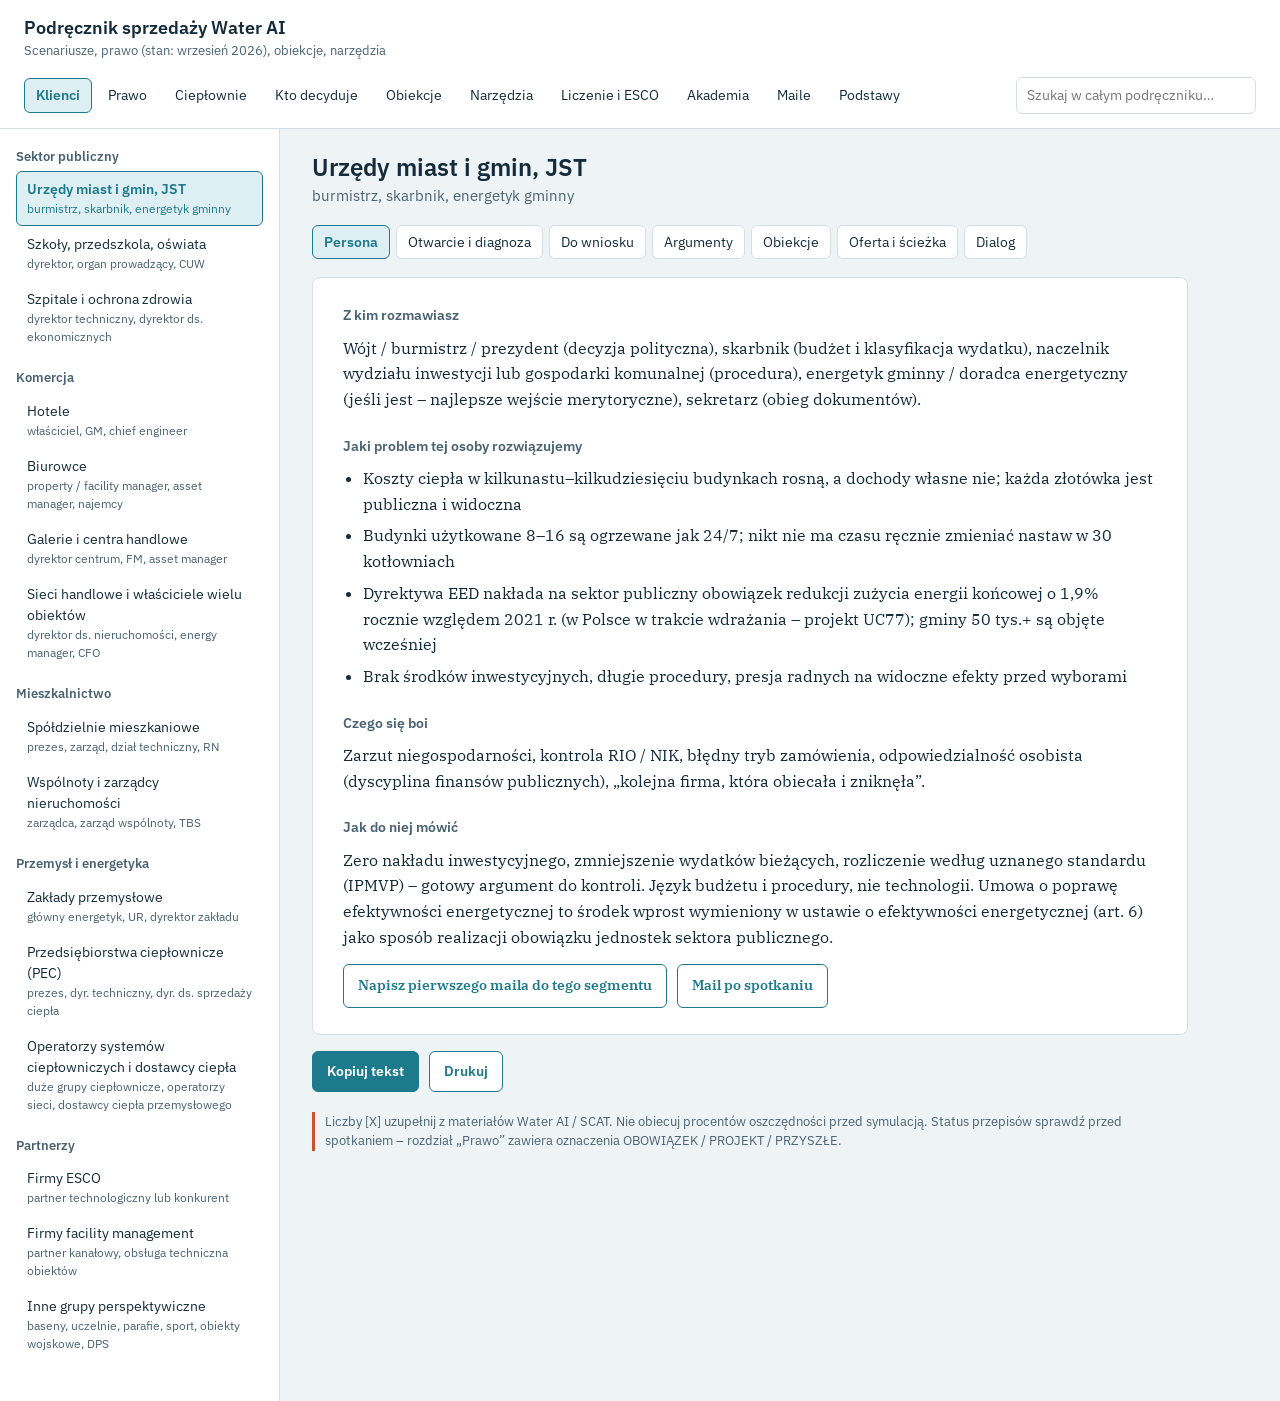
==== podrecznik/podrecznik-sprzedazy.html @ 92d423be "Nowa zakladka: Podrecznik sprzedazy (iframe, role wewnetrzne + Sales Rep) + opis w Instrukcji" ====
<!DOCTYPE html>
<html lang="pl">
<head>
<meta charset="utf-8">
<meta name="viewport" content="width=device-width, initial-scale=1">
<title>Podręcznik sprzedaży Water AI – scenariusze, prawo, obiekcje</title>
<link href="https://fonts.googleapis.com/css2?family=IBM+Plex+Sans:wght@400;500;600&family=IBM+Plex+Serif:ital,wght@0,400;0,500;1,400&display=swap" rel="stylesheet">
<style>
  :root{--ink:#132B3A;--ink-2:#4A6272;--line:#D5DEE4;--paper:#FFFFFF;--bg:#EEF3F5;--water:#1D7A8C;--water-soft:#DDEFF2;--heat:#C2542E;--heat-soft:#F8E6DE;--client:#F3EEE4;--ok:#2E7D4F;--warn:#9A6B00}
  *{box-sizing:border-box}
  html,body{margin:0;background:var(--bg);color:var(--ink);font-family:"IBM Plex Sans",system-ui,sans-serif;font-size:15px;line-height:1.5}
  header{background:var(--paper);border-bottom:1px solid var(--line);padding:14px 24px;display:flex;align-items:center;gap:16px;flex-wrap:wrap;position:sticky;top:0;z-index:5}
  header h1{font-size:18px;font-weight:600;margin:0}
  header p{margin:0;color:var(--ink-2);font-size:13px}
  .nav{display:flex;gap:4px;flex-wrap:wrap}
  .nav button{border:1px solid transparent;border-radius:6px;padding:6px 11px;font:inherit;font-size:14px;background:none;color:var(--ink);cursor:pointer}
  .nav button.on{background:var(--water-soft);border-color:var(--water);color:var(--water);font-weight:600}
  .search{margin-left:auto;display:flex;gap:8px;align-items:center}
  .search input{border:1px solid var(--line);border-radius:6px;padding:7px 10px;font:inherit;font-size:14px;min-width:240px;color:var(--ink)}
  .search input:focus{outline:2px solid var(--water);outline-offset:1px;border-color:var(--water)}
  button:focus-visible{outline:2px solid var(--heat);outline-offset:2px}

  main{display:grid;grid-template-columns:280px 1fr;min-height:calc(100vh - 60px)}
  aside{background:var(--paper);border-right:1px solid var(--line);padding:18px 16px 40px;overflow:auto}
  section.out{padding:24px 32px 64px;max-width:940px}
  .grp{font-weight:600;font-size:12.5px;color:var(--ink-2);margin:14px 0 6px}
  .grp:first-child{margin-top:0}
  .plist{list-style:none;padding:0;margin:0}
  .plist button{display:block;width:100%;text-align:left;background:none;border:1px solid transparent;border-radius:6px;padding:7px 10px;font:inherit;font-size:14px;color:var(--ink);cursor:pointer}
  .plist button:hover{background:var(--bg)}
  .plist button.on{background:var(--water-soft);border-color:var(--water);color:var(--water);font-weight:600}
  .plist button small{display:block;color:var(--ink-2);font-weight:400;font-size:12px}
  .plist button.on small{color:var(--water)}

  .tabs{display:flex;gap:6px;flex-wrap:wrap;margin-bottom:18px}
  .tabs button{border:1px solid var(--line);border-radius:6px;padding:6px 11px;font:inherit;font-size:13.5px;background:var(--paper);color:var(--ink);cursor:pointer}
  .tabs button.on{border-color:var(--water);background:var(--water-soft);color:var(--water);font-weight:600}
  .ptitle{margin:0 0 4px;font-size:24px;font-weight:600;line-height:1.2}
  .psub{margin:0 0 18px;color:var(--ink-2);font-size:14.5px}

  .paper{background:var(--paper);border:1px solid var(--line);border-radius:8px;padding:26px 30px;font-family:"IBM Plex Serif",Georgia,serif;font-size:15.5px;line-height:1.66;margin-bottom:16px}
  .paper h3{font-family:"IBM Plex Sans",sans-serif;font-size:14px;font-weight:600;color:var(--ink-2);margin:22px 0 8px}
  .paper h3:first-child{margin-top:0}
  .paper p{margin:0 0 10px}
  .paper ul,.paper ol{margin:0 0 12px;padding-left:20px}
  .paper li{margin-bottom:6px}
  .meta{display:flex;gap:16px;flex-wrap:wrap;font-family:"IBM Plex Sans",sans-serif;font-size:13px;color:var(--ink-2);margin-bottom:16px;padding-bottom:12px;border-bottom:1px solid var(--line)}
  .meta b{color:var(--ink);font-weight:600}
  .line{display:grid;grid-template-columns:96px 1fr;gap:12px;margin:0 0 10px;align-items:start}
  .line .who{font-family:"IBM Plex Sans",sans-serif;font-size:12.5px;font-weight:600;padding-top:6px;color:var(--water)}
  .line.k .who{color:var(--heat)}
  .line .txt{padding:6px 12px;border-radius:6px;background:var(--water-soft)}
  .line.k .txt{background:var(--client)}
  .line.n{grid-template-columns:1fr}
  .line.n .txt{background:none;padding:2px 0;color:var(--ink-2);font-style:italic;font-size:14.5px}
  details{border:1px solid var(--line);border-radius:6px;margin-bottom:8px;background:var(--paper)}
  summary{cursor:pointer;padding:10px 14px;font-family:"IBM Plex Sans",sans-serif;font-weight:500;font-size:14.5px;list-style:none;display:flex;gap:10px;align-items:center}
  summary::before{content:"";width:8px;height:8px;border-right:2px solid var(--ink-2);border-bottom:2px solid var(--ink-2);transform:rotate(-45deg);transition:transform .15s;flex:none}
  details[open] summary::before{transform:rotate(45deg)}
  summary .tag{margin-left:auto;font-size:12px;color:var(--ink-2);font-weight:400;white-space:nowrap}
  details .body{padding:0 16px 14px 32px;border-top:1px solid var(--line);font-family:"IBM Plex Serif",Georgia,serif;font-size:15px;line-height:1.62}
  details .body p{margin:10px 0 0}
  details .body .why,details .body .lab{font-family:"IBM Plex Sans",sans-serif;font-size:13px;color:var(--ink-2)}
  .badge{display:inline-block;font-family:"IBM Plex Sans",sans-serif;font-size:11.5px;font-weight:600;padding:2px 7px;border-radius:4px;margin-left:6px;vertical-align:middle;white-space:nowrap}
  .b-ok{background:#E3F1E8;color:var(--ok)}.b-warn{background:#FBF1D6;color:var(--warn)}.b-heat{background:var(--heat-soft);color:var(--heat)}.b-blue{background:var(--water-soft);color:var(--water)}
  .small{font-family:"IBM Plex Sans",sans-serif;font-size:13px;color:var(--ink-2)}
  main.wide section.out,main.wide .out{max-width:none}
  .mailf{width:100%;border:0;min-height:900px;display:block;background:transparent}
  .seq{font-family:"IBM Plex Sans",sans-serif;font-size:14px;display:flex;flex-wrap:wrap;gap:6px;align-items:center}
  .seq span{background:var(--water-soft);color:var(--water);border-radius:4px;padding:3px 9px;font-weight:600}
  .seq i{color:var(--ink-2);font-style:normal}
  .kalk{display:grid;grid-template-columns:repeat(auto-fit,minmax(180px,1fr));gap:12px;font-family:"IBM Plex Sans",sans-serif;font-size:13px}
  .kalk label{display:flex;flex-direction:column;gap:4px;color:var(--ink-2)}
  .kalk input,textarea,select{font:inherit;border:1px solid var(--line);border-radius:6px;padding:7px 9px;color:var(--ink);font-family:"IBM Plex Sans",sans-serif;font-size:14px}
  textarea{width:100%;margin-top:10px}
  .kout{margin-top:14px}
  .card{text-align:center;min-height:220px;display:flex;flex-direction:column;justify-content:center}
  .big{font-size:20px;line-height:1.4}
  .opts{display:flex;flex-direction:column;gap:8px;margin-top:12px}
  .opts button{font:inherit;font-family:"IBM Plex Sans",sans-serif;font-size:14.5px;text-align:left;padding:10px 12px;border:1px solid var(--line);border-radius:6px;background:var(--paper);cursor:pointer}
  .opts button:hover{border-color:var(--water);background:var(--water-soft)}
  table{border-collapse:collapse;width:100%;font-family:"IBM Plex Sans",sans-serif;font-size:14px;margin-bottom:12px}
  th,td{text-align:left;padding:8px 10px;border-bottom:1px solid var(--line);vertical-align:top}
  th{font-weight:600;color:var(--ink-2);font-size:13px}
  .chk label{display:flex;gap:10px;align-items:flex-start;padding:6px 0;cursor:pointer;font-family:"IBM Plex Sans",sans-serif;font-size:14.5px}
  .chk input{margin-top:5px;accent-color:var(--water)}
  .chk label.done{color:var(--ink-2);text-decoration:line-through}
  .cols{display:grid;grid-template-columns:1fr 1fr;gap:16px}
  .filters{display:flex;gap:6px;flex-wrap:wrap;margin-bottom:14px}
  .filters button{border:1px solid var(--line);border-radius:14px;padding:4px 11px;font:inherit;font-size:13px;background:var(--paper);cursor:pointer}
  .filters button.on{border-color:var(--water);background:var(--water-soft);color:var(--water);font-weight:600}
  .bar{display:flex;gap:10px;align-items:center;margin-top:14px;flex-wrap:wrap}
  .bar button{font:inherit;font-size:14px;font-weight:600;border-radius:6px;padding:9px 14px;cursor:pointer;border:1px solid var(--water);background:var(--water);color:#fff}
  .bar button.ghost{background:var(--paper);color:var(--water)}
  .status{font-size:13px;color:var(--ink-2)}
  .note{font-size:13px;color:var(--ink-2);margin-top:20px;border-left:3px solid var(--heat);padding-left:10px;font-family:"IBM Plex Sans",sans-serif}
  mark{background:#FFE8A3;padding:0 2px}
  .empty{color:var(--ink-2);font-family:"IBM Plex Sans",sans-serif;padding:12px 0}
  .hits{font-family:"IBM Plex Sans",sans-serif}
  .hits .hit{border:1px solid var(--line);border-radius:6px;padding:10px 14px;margin-bottom:8px;background:var(--paper);cursor:pointer}
  .hits .hit b{color:var(--water)}
  .hits .hit small{display:block;color:var(--ink-2);margin-bottom:4px}
  @media (max-width:900px){
    main{grid-template-columns:1fr}
    aside{border-right:0;border-bottom:1px solid var(--line);padding:12px 14px 6px}
    .plist{display:flex;gap:6px;overflow:auto;padding-bottom:6px}
    .plist li{flex:none}.plist button{border-color:var(--line);padding:6px 10px}.plist button small{display:none}
    .grp{margin:8px 0 4px}
    section.out{padding:16px 14px 60px}.paper{padding:18px}
    .line{grid-template-columns:1fr;gap:2px}.line .who{padding-top:0}
    .cols{grid-template-columns:1fr}
    .search{margin-left:0;width:100%}.search input{flex:1;min-width:0}
    header{position:static}
  }
  @media print{header .search,header .nav,aside,.tabs,.bar,.note,.filters{display:none}main{display:block}.paper{border:0;padding:0}details{break-inside:avoid}}
  @media (prefers-reduced-motion:reduce){summary::before{transition:none}}
</style>
</head>
<body>
<header>
  <div><h1>Podręcznik sprzedaży Water AI</h1><p>Scenariusze, prawo (stan: wrzesień 2026), obiekcje, narzędzia</p></div>
  <div class="nav" id="nav"></div>
  <div class="search"><input id="q" type="search" placeholder="Szukaj w całym podręczniku…" aria-label="Szukaj"></div>
</header>
<main>
  <aside id="side"></aside>
  <section class="out">
    <h2 class="ptitle" id="ptitle"></h2>
    <p class="psub" id="psub"></p>
    <div class="tabs" id="tabs"></div>
    <div id="view"></div>
    <div class="bar"><button id="copy">Kopiuj tekst</button><button class="ghost" id="print">Drukuj</button><span class="status" id="status"></span></div>
    <p class="note">Liczby [X] uzupełnij z materiałów Water AI / SCAT. Nie obiecuj procentów oszczędności przed symulacją. Status przepisów sprawdź przed spotkaniem – rozdział „Prawo” zawiera oznaczenia OBOWIĄZEK / PROJEKT / PRZYSZŁE.</p>
  </section>
</main>
<script>
/* ===== RDZEŃ ===== */
const CORE = {
  pitch: "Water AI to system optymalizacji zużycia energii cieplnej na centralne ogrzewanie i ciepłą wodę użytkową. Składa się z dwóch elementów: aktywatora SCAT, który poprawia wymianę ciepła w instalacji i chroni ją przed osadami, oraz sterownika Heat Saver AI, który przewidująco steruje temperaturą na podstawie danych pogodowych i zachowania budynku. Nie wymaga przebudowy instalacji, współpracuje z istniejącą automatyką i utrzymuje komfort użytkowników. Rozliczamy się w formule ESCO – z wygenerowanych oszczędności, więc płacą Państwo dopiero wtedy, gdy realnie oszczędzają. Oszczędność liczymy metodą stopniodni zgodną z IPMVP, więc wynik jest niezależny od tego, jaka będzie zima.",
  askMeeting: "Proponuję 30-minutowe spotkanie – u Państwa albo online. Pokażę wyniki z wdrożeń, wyjaśnię, jak liczymy oszczędność, i ustalimy, jakich danych potrzebujemy do symulacji. Pasuje Panu/Pani wtorek rano czy czwartek po południu?",
  method: [
    "Model zużycia bazowego z danych sprzed uruchomienia (lub po montażu, przed aktywacją) – uwzględnia temperaturę zewnętrzną, nasłonecznienie, wiatr, wilgotność i sposób użytkowania budynku w poszczególnych minutach.",
    "Stopniodni grzania: różnica między średnią dobową temperaturą a temperaturą bazową, przy której nie trzeba grzać. Liniowy model zależności zużycia od stopniodni (metoda Eurostatu), zgodny z Międzynarodowym Protokołem Pomiaru i Weryfikacji Efektywności Energetycznej (IPMVP).",
    "Różnica między zużyciem prognozowanym z modelu a rzeczywistym = potwierdzona oszczędność. Od niej naliczamy opłatę według warunków umowy (załącznik nr 3)."
  ],
  dontSay: [
    "Nie obiecuj konkretnego procentu oszczędności przed symulacją na danych klienta.",
    "Nie tłumacz, jak działa „AI” – tłumacz, co się zmienia na fakturze i w pracy instalacji.",
    "Nie podawaj warunków umowy (okres, procent, wyjście) z pamięci – odsyłaj do dokumentu.",
    "Nie obiecuj integracji z konkretną automatyką przed wizją lokalną.",
    "Nie powołuj się na przepis, którego artykułu nie potrafisz wskazać.",
    "Nie mów „40 %” bez słowa „nawet” i bez „10–30 % w pilotażach” – nagłówek to nie oferta."
  ],
  product: [
    "Aktywator SCAT – urządzenie działające polem elektromagnetycznym na wodę w obiegu grzewczym; efekt: usuwanie istniejących osadów i zapobieganie nowym, lepsza wymiana ciepła w wymiennikach i grzejnikach, dłuższa żywotność urządzeń. Działa samodzielnie, bez ingerencji w sterowanie.",
    "Sterownik Heat Saver AI – predykcyjny regulator, który uczy się reakcji budynku na pogodę i użytkowanie i steruje temperaturą zasilania z wyprzedzeniem, zamiast reagować na to, co już się stało. Współpracuje z istniejącą automatyką (pogodówka, BMS) – nie zastępuje jej.",
    "Razem: mniej energii na ten sam komfort. Bez modyfikacji infrastruktury, dane z instalacji dostępne w czasie rzeczywistym, rozliczenie w modelu ESCO z oszczędności.",
    "Korzyści, które możesz nazwać wprost: niższy koszt ciepła, niższy ślad węglowy do raportu, dłuższa żywotność instalacji (osady), brak CAPEX."
  ],
  numbers: [
    "Nagłówek ze strony: „nawet do 40 %”. W rozmowie mów: „w projektach pilotażowych osiągaliśmy 10–30 %, w zależności od budynku i stanu sterowania” – to zdanie jest zgodne z materiałami i nie jest obietnicą.",
    "Zdanie z materiałów, które możesz powiedzieć: „w 14 obiektach uzyskaliśmy 10–38,6 %, średnio ok. 20 % – Lublin i Politechnika Lubelska to wyniki samego sterowania, bez SCAT”. Sam aktywator SCAT: 10,6–18 % (30 % z gwiazdką – sprawdź warunki).",
    "Zawsze dodaj: „Ile wyjdzie u Państwa, pokaże symulacja na Państwa danych – i to od tej liczby, potwierdzonej stopniodniami, naliczymy wynagrodzenie.”",
    "Nie tłumacz mechanizmu SCAT sformułowaniami ze strony typu „fizyka kwantowa” czy „zmiana struktury wody” – dla energetyka to sygnał ostrzegawczy. Mów o efekcie, który da się zmierzyć: osady, wymiana ciepła, zużycie. Jeśli klient pyta o mechanizm, odeślij do dokumentacji technicznej i CTO."
  ],
  refs: [
    {name:"Premium Hotel, Bratislava", seg:"Hotel", result:"38,6 % (Water AI + SCAT)"},
    {name:"PreLipe, Dohňany (SK)", seg:"Budynek mieszkalno-biurowy", result:"33,4 % (Water AI + SCAT)"},
    {name:"Urząd Miasta Lublin – 3 budynki", seg:"Administracja publiczna / JST", result:"19,9 % / 30,4 % / 20,3 % (sam Water AI)"},
    {name:"Politechnika Lubelska – 7 budynków", seg:"Uczelnia", result:"13,2 % – 28,0 % (sam Water AI)"},
    {name:"Gmina Gostyń (OSiR)", seg:"JST / obiekt sportowy", result:"wdrożenie referencyjne (wynik – sprawdź w materiałach)"},
    {name:"Administracja CEZ Skawina", seg:"Przemysł / energetyka", result:"15,0 % (sam SCAT)"},
    {name:"AG Centrum Radom", seg:"Obiekt komercyjny", result:"10,6 % (sam SCAT)"},
    {name:"Byttherm – Bánovce nad Bebravou (SK)", seg:"Ciepłownictwo komunalne", result:"18 % / 30 %* (sam SCAT)"},
    {name:"ŠKO-ENERGO (Škoda Auto)", seg:"Przemysł", result:"eliminacja osadów, lepsza wymiana ciepła (bez podanego %)"}
  ],
  refsNote: "Źródła: waterai.pl (wrzesień 2026) i materiały referencyjne z generatora maili (14 obiektów w Polsce i na Słowacji, 2015–2025: 10–38,6 %, średnio ok. 20 %). Inne wdrożenia: ARTN (Warszawa), MIDAS GROUP (Wrocław), Janom Investments, Aplend, Panorama Servis. Opisy przypadków: waterai.pl/pl/referencie. Przed cytowaniem ustal osobę kontaktową.",
  data: [
    "Faktury za ciepło / gaz / paliwo za ostatnie 24–36 miesięcy (najlepiej miesięcznie)",
    "Zużycie w GJ lub kWh w rozbiciu na C.O. i C.W.U., jeśli jest osobno opomiarowane",
    "Rodzaj źródła ciepła: sieć ciepłownicza, kotłownia gazowa, olej, pompa ciepła, mix",
    "Moc zamówiona (przy sieci) i taryfa; przy gazie – grupa taryfowa",
    "Liczba i typ budynków, kubatura lub powierzchnia ogrzewana, rok budowy, stan ocieplenia",
    "Sposób sterowania: automatyka pogodowa, harmonogramy, ręcznie, BMS/SCADA – producent, wiek",
    "Godziny użytkowania budynków (szczególnie szkoły, urzędy, hotele, biura)",
    "Kto podejmuje decyzję i w jakim trybie (zarząd, rada, walne, przetarg, centrala)",
    "Termin, do którego chcą mieć decyzję lub efekt (np. przed sezonem grzewczym)"
  ]
};

/* ===== NARZĘDZIA ===== */
const TOOLKIT = {
  before: [
    "Wiem, kim jest rozmówca (rola, od ilu lat, co ostatnio robił) – 5 minut w internecie",
    "Wiem, ile budynków i jakie źródło ciepła ma klient – jeśli nie, to jest pierwsze pytanie",
    "Mam wydrukowane: materiały SCAT i Heat Saver AI, załącznik nr 3, jednostronicowe streszczenie",
    "Mam przygotowaną symulację, jeśli dostałem dane – jeśli nie, mam przykład z podobnego obiektu",
    "Znam 3 obiekcje, które najpewniej padną w tym segmencie, i odpowiedzi na nie",
    "Wiem, jaki jest cel spotkania (dane? pilotaż? decydent?) i jaki jest minimalny akceptowalny wynik",
    "Wiem, jaki przepis mogę przywołać dla tego klienta – i jaki jest jego status (obowiązek / projekt)",
    "Mam propozycję dwóch terminów kolejnego spotkania",
    "Telefon wyciszony, notes otwarty, kalendarz pod ręką"
  ],
  during: [
    "Pierwsze 3 minuty: rozmówca mówi, nie ja – pytanie otwierające",
    "Zanotowałem liczby, które padły (koszt roczny, liczba budynków, moc, źródło)",
    "Zadałem pytania diagnostyczne przed prezentacją – nie odwrotnie",
    "Zadałem co najmniej 2 pytania „prowadzące do wniosku” – klient sam nazwał problem",
    "Pokazałem model rozliczenia (załącznik nr 3) dopiero po diagnozie",
    "Każdą obiekcję potwierdziłem („rozumiem”), odpowiedziałem, sprawdziłem („czy to odpowiada na wątpliwość?”)",
    "Nie obiecałem liczby, której nie ma w symulacji",
    "Zapytałem, kto jeszcze bierze udział w decyzji i w jakim trybie",
    "Ustaliłem następny krok z datą i osobą odpowiedzialną – i powtórzyłem go na głos",
    "Zapytałem: „Co musiałoby się wydarzyć, żeby Państwo powiedzieli tak?”"
  ],
  after: [
    "W ciągu 24 h: mail z podsumowaniem ustaleń, listą danych, terminem – 8 zdań, nie więcej",
    "Załączniki: materiały SCAT, Heat Saver AI, załącznik nr 3, lista danych do symulacji",
    "CRM / notatka: decydent, osoba operacyjna, kto zbiera dane, obiekcje, przepisy, na które reagowali",
    "Kalendarz: follow-up (5–7 dni), przygotowanie symulacji, prezentacja symulacji",
    "Jeśli padła obiekcja, której nie ma w banku – dopisz ją i odpowiedź, która zadziałała",
    "Jeśli klient wskazał innego decydenta – poproś o wprowadzenie mailem (nie dzwoń „z zaskoczenia”)"
  ],
  m30: [
    ["0–3 min","Otwarcie","Pytanie otwierające o budynki i koszty. Rozmówca mówi."],
    ["3–5 min","Kim jesteśmy","Water AI / Blue Boson, dwie części technologii, polska myśl techniczna – 4 zdania."],
    ["5–15 min","Diagnoza","8–10 pytań diagnostycznych + 2 pytania prowadzące do wniosku. Notuj liczby."],
    ["15–22 min","Jak to działa i jak się rozliczamy","Predykcja + pogoda + współpraca z automatyką. ESCO, stopniodni, IPMVP, załącznik nr 3. Wynik z podobnego obiektu."],
    ["22–27 min","Obiekcje","Zaproś do wątpliwości: „Co Pana/Panią w tym niepokoi?”"],
    ["27–30 min","Następny krok","Dane do symulacji, osoba, termin. Powtórz ustalenia na głos."]
  ],
  m60: [
    ["0–5 min","Otwarcie i agenda","Uzgodnij, na czym rozmówcy zależy; zapisz to i wróć do tego na końcu."],
    ["5–10 min","Kim jesteśmy","Firma, technologia, referencje – krótko. Pytaj, co już wiedzą."],
    ["10–25 min","Diagnoza","Pełna lista 12–15 pytań. Rysuj schemat: źródło → sieć wewnętrzna → sterowanie → użytkowanie."],
    ["25–35 min","Prowadzenie do wniosku","Pytania „co się dzieje w nocy / w weekend / w ferie”. Klient nazywa stratę."],
    ["35–45 min","Rozwiązanie","Technologia na tle ich instalacji. Co zostaje, co dokładamy, kto ma kontrolę."],
    ["45–52 min","Ekonomia i prawo","ESCO, IPMVP, symulacja, przepisy istotne dla tego segmentu (z rozróżnieniem obowiązek/projekt)."],
    ["52–57 min","Obiekcje i decyzja","„Kto jeszcze musi to zobaczyć? W jakim trybie? Do kiedy?”"],
    ["57–60 min","Zamknięcie","Następny krok: wizja lokalna / dane / pilotaż. Data, osoba, forma."]
  ],
  q20: [
    "Ile w ostatnim roku zapłacili Państwo za ciepło we wszystkich budynkach?",
    "Które trzy budynki generują największy koszt i dlaczego akurat te?",
    "Co dzieje się z ogrzewaniem po godzinie 16, w weekend i w ferie?",
    "Kto dziś decyduje o nastawach ogrzewania – i skąd wie, że są właściwe?",
    "Kiedy ostatni raz ktoś zmienił krzywą grzewczą? Na jakiej podstawie?",
    "Ile zgłoszeń „za zimno” i ile „za gorąco” mieli Państwo w ostatnim sezonie?",
    "Ile razy w zimie ktoś otwiera okno, bo jest za gorąco – i ile to kosztuje?",
    "Gdyby rachunek za ciepło spadł, na co poszłyby te pieniądze?",
    "Jak dziś udowodniliby Państwo radzie / zarządowi / audytorowi, że ogrzewanie jest efektywne?",
    "Co się stanie z kosztem ciepła, gdy od 2028 r. do paliw dojdzie koszt emisji (ETS2)?",
    "Jak Państwa obiekty wypadną w nowej skali klas energetycznych A+–G?",
    "Czy termomodernizacja dała oszczędność, której się spodziewano? Skąd to wiadomo?",
    "Jak Państwa automatyka reaguje na prognozę pogody na jutro – czy tylko na temperaturę teraz?",
    "Co musiałoby się wydarzyć, żeby powiedzieli Państwo „tak”?",
    "Kto poza Panem/Panią musi to zobaczyć i czego ta osoba będzie potrzebować?",
    "Jeśli oszczędność byłaby zerowa, ile by Państwo zapłacili? (odpowiedź: zero – i dlatego pytam)",
    "Jaki jest koszt niepodjęcia decyzji do następnego sezonu?",
    "Jakie dane muszą Państwo zobaczyć, żeby uznać wynik za wiarygodny?",
    "Kiedy jest najbliższy moment decyzyjny – sesja, rada, budżet, walne?",
    "Który budynek wybraliby Państwo na pilotaż, gdyby miał pokazać wynik radzie?"
  ],
  avoid20: [
    "„Gwarantujemy 20% oszczędności.” – nie gwarantujemy liczby, gwarantujemy model rozliczenia.",
    "„Nasza sztuczna inteligencja…” – klient słyszy: czarna skrzynka.",
    "„To rewolucyjne rozwiązanie.” – każdy tak mówi.",
    "„Wystarczy podpisać.” – nic nie „wystarczy” w sektorze publicznym.",
    "„Wszyscy nasi klienci są zadowoleni.” – podaj jednego z nazwiskiem albo nic.",
    "„To nic nie kosztuje.” – kosztuje procent z oszczędności; mów to wprost.",
    "„Wasza automatyka jest przestarzała.” – obrażasz człowieka, który ją ustawiał.",
    "„Przepisy Was do tego zmuszą.” – jeśli nie wskażesz artykułu i statusu, tracisz wiarygodność.",
    "„Możemy się zintegrować z każdym systemem.” – nie wiesz tego przed wizją lokalną.",
    "„Prześlę ofertę i się odezwę.” – bez daty to nie jest następny krok.",
    "„Konkurencja robi to gorzej.” – mów o sobie.",
    "„Proszę mi zaufać.” – zaufanie buduje IPMVP, nie prośba.",
    "„To standard w Europie.” – klient zapyta gdzie; jeśli nie wiesz, milcz.",
    "„Rozumiem, ale…” – „ale” kasuje „rozumiem”. Użyj „i”.",
    "„Szczerze mówiąc…” – sugeruje, że wcześniej nie mówiłeś szczerze.",
    "„Umowa jest standardowa.” – dla klienta żadna umowa nie jest standardowa.",
    "„Nie ma żadnego ryzyka.” – jest: ryzyko zmiany, integracji, czasu. Nazwij je i pokaż, jak je ograniczasz.",
    "„Oszczędność sama się pojawi.” – pojawi się, jeśli klient przekaże dane i dostęp; powiedz, czego potrzebujesz.",
    "„To działa wszędzie.” – działa tam, gdzie jest nadprodukcja ciepła; symulacja to sprawdza.",
    "„Decyzję trzeba podjąć dziś.” – presja w sektorze publicznym kończy rozmowę."
  ],
  close20: [
    "„Jeśli symulacja pokaże oszczędność, jaki byłby naturalny następny krok po Państwa stronie?”",
    "„Proponuję zacząć od jednego budynku – tego, który najlepiej pokaże wynik radzie.”",
    "„Zapiszmy dziś trzy rzeczy: kto przekazuje dane, do kiedy, i kiedy pokazuję symulację.”",
    "„Nie proszę o decyzję o wdrożeniu. Proszę o dane do symulacji – to nic nie kosztuje i niczego nie przesądza.”",
    "„Co musiałoby się znaleźć w symulacji, żeby uznali ją Państwo za wystarczającą do decyzji?”",
    "„Kto jeszcze powinien być na spotkaniu, na którym pokażę wynik – żebyśmy nie musieli powtarzać?”",
    "„Zróbmy pilotaż z rozliczeniem tylko z oszczędności – ryzyko jest po naszej stronie.”",
    "„Sezon grzewczy zaczyna się za [X] tygodni. Jeśli zaczniemy teraz, po sezonie będą Państwo mieli liczby, nie plany.”",
    "„Model bazowy zatwierdzają Państwo przed uruchomieniem. Jeśli się nie zgodzimy co do modelu – nie startujemy.”",
    "„Rozumiem, że ostrożność jest tu obowiązkiem. Dlatego proponuję krok, który nie wymaga odwagi: dane i symulacja.”",
    "„Czy jest coś, czego jeszcze nie powiedziałem, a co jest Państwu potrzebne do decyzji?”",
    "„Jeśli za rok nic się nie zmieni w sposobie sterowania, ile zapłacą Państwo za ciepło? Tyle samo albo więcej. To jest koszt braku decyzji.”",
    "„Proponuję dwa terminy prezentacji symulacji: [data] lub [data]. Który?”",
    "„Przygotuję jednostronicowe streszczenie dla [decydenta] – w języku kosztów, nie technologii. Czy przekaże je Pan/Pani?”",
    "„Umowę wyślę dziś do przeczytania – bez presji. Zadzwonię w [dzień] i odpowiem na pytania.”",
    "„Wpiszmy pilotaż do budżetu na przyszły rok jako zmniejszenie wydatków bieżących – nie jako inwestycję.”",
    "„Jeśli technik potwierdzi na wizji lokalnej, że da się to zrobić bez ryzyka dla produkcji – czy to wystarczy do zgody na pilotaż?”",
    "„Zapytam wprost: co jest największą przeszkodą? Jeśli ją usunę, ruszamy?”",
    "„Ustalmy, kiedy uznamy pilotaż za sukces – jaka liczba, jaki termin. Wtedy decyzja o rozszerzeniu będzie prosta.”",
    "„Dziękuję za czas. Podsumuję mailem do jutra – z datami. Do zobaczenia [data].”"
  ],
  followupSchema: [
    ["Dzień 0","Spotkanie","Notatka w ciągu godziny po wyjściu, dopóki pamiętasz liczby."],
    ["Dzień 1","Mail podsumowujący","Ustalenia, lista danych, terminy, załączniki. Krótko. Prośba o potwierdzenie osoby do danych."],
    ["Dzień 5–7","Telefon","Cel: dane, nie decyzja. „Czy udało się zebrać faktury?” Jeśli nie – zaproponuj pomoc: „Czy mogę zadzwonić do księgowości sam?”"],
    ["Dzień 10–14","Symulacja","Prezentacja na spotkaniu (nie mailem). Zaproś decydenta. Załącz jednostronicowe streszczenie."],
    ["Dzień 14–21","Umowa pilotażowa","Wysyłasz do przeczytania, dzwonisz po 3 dniach z pytaniem o pytania. Oferujesz rozmowę z ich prawnikiem."],
    ["Dzień 21–45","Decyzja","Sektor publiczny: pilnujesz terminu sesji/rady. Prywatny: pilnujesz sezonu. Każdy kontakt kończysz datą."],
    ["Cisza > 14 dni","Reaktywacja","Nie „czy jest jakaś decyzja?”, tylko nowa wartość: zmiana przepisu, wynik z podobnego obiektu, zbliżający się termin ETS2 / sezon."]
  ],
  stages: [
    {t:"Pierwsze spotkanie (30 min)", g:"Cel: diagnoza, wiarygodność, dane.", items:["Rozmówca mówi 60% czasu.","Wychodzisz z: liczbami, nazwiskiem osoby od danych, datą.","Nie prezentujesz oferty cenowej – prezentujesz model rozliczenia.","Minimum: zgoda na przekazanie danych do symulacji."]},
    {t:"Drugie spotkanie (45–60 min)", g:"Cel: symulacja przed decydentem, zgoda na pilotaż.", items:["Zaczynasz od ich liczb, nie od siebie.","Pokazujesz model bazowy i jak będzie liczona oszczędność na ich budynku.","Omawiasz zakres integracji z ich automatyką – po wizji lokalnej, nie z pamięci.","Kończysz: budynek pilotażowy, harmonogram, tryb decyzji, umowa do przeczytania."]},
    {t:"Pilotaż", g:"Cel: wynik, który obroni się przed radą/zarządem/audytorem.", items:["Wybór budynku: wysoki koszt na m², dobre opomiarowanie, przychylny administrator.","Model bazowy zatwierdzony na piśmie przed aktywacją.","Comiesięczny raport dla klienta – ten sam format, który pójdzie do rady.","Ustalone z góry: co znaczy sukces (liczba, termin) i co po nim (rozszerzenie na X budynków)."]},
    {t:"Zamknięcie sprzedaży", g:"Cel: umowa na całość zasobów lub etapowe rozszerzenie.", items:["Prezentujesz wynik pilotażu w formie, którą klient może przekazać dalej bez Ciebie.","Podajesz harmonogram rozszerzenia budynkami, nie „całością”.","Sektor publiczny: wspierasz w opisie przedmiotu zamówienia i metodyce (IPMVP).","Pytasz o referencję i o wprowadzenie do podobnych podmiotów."]}
  ]
};
const SEGMENTS = [];

SEGMENTS.push({
  id:"urzad", group:"Sektor publiczny", name:"Urzędy miast i gmin, JST", short:"burmistrz, skarbnik, energetyk gminny",
  who:"Wójt / burmistrz / prezydent (decyzja polityczna), skarbnik (budżet i klasyfikacja wydatku), naczelnik wydziału inwestycji lub gospodarki komunalnej (procedura), energetyk gminny / doradca energetyczny (jeśli jest – najlepsze wejście merytoryczne), sekretarz (obieg dokumentów).",
  pain:[
    "Koszty ciepła w kilkunastu–kilkudziesięciu budynkach rosną, a dochody własne nie; każda złotówka jest publiczna i widoczna",
    "Budynki użytkowane 8–16 są ogrzewane jak 24/7; nikt nie ma czasu ręcznie zmieniać nastaw w 30 kotłowniach",
    "Dyrektywa EED nakłada na sektor publiczny obowiązek redukcji zużycia energii końcowej o 1,9% rocznie względem 2021 r. (w Polsce w trakcie wdrażania – projekt UC77); gminy 50 tys.+ są objęte wcześniej",
    "Brak środków inwestycyjnych, długie procedury, presja radnych na widoczne efekty przed wyborami"
  ],
  fear:"Zarzut niegospodarności, kontrola RIO / NIK, błędny tryb zamówienia, odpowiedzialność osobista (dyscyplina finansów publicznych), „kolejna firma, która obiecała i zniknęła”.",
  angle:"Zero nakładu inwestycyjnego, zmniejszenie wydatków bieżących, rozliczenie według uznanego standardu (IPMVP) – gotowy argument do kontroli. Język budżetu i procedury, nie technologii. Umowa o poprawę efektywności energetycznej to środek wprost wymieniony w ustawie o efektywności energetycznej (art. 6) jako sposób realizacji obowiązku jednostek sektora publicznego.",
  opening:"„Dzień dobry. Zanim cokolwiek pokażę – ile gmina zapłaciła w zeszłym roku za ogrzewanie wszystkich swoich budynków i który z nich kosztuje najwięcej na metr?”",
  diag:[
    "Ile budynków ogrzewa gmina bezpośrednio (urząd, szkoły, przedszkola, OSP, domy kultury, ośrodki zdrowia)? Kto płaci faktury – gmina czy jednostki?",
    "Jakie źródła ciepła: sieć PEC, kotłownie gazowe, olejowe, pellet, pompy ciepła? Kto jest dostawcą?",
    "Roczny koszt ciepła łącznie i dla 3 największych obiektów?",
    "Kto ustawia parametry ogrzewania w poszczególnych budynkach – konserwator, dyrektor placówki, firma zewnętrzna?",
    "Czy jest automatyka pogodowa? Harmonogramy tygodniowe? Kto je aktualizuje na ferie i święta?",
    "Jak wyglądają godziny użytkowania – urząd, szkoły, świetlice wieczorem, sale wynajmowane?",
    "Kiedy była termomodernizacja i czy po niej ktoś obniżył nastawy kotłowni?",
    "Czy gmina ma energetyka gminnego / doradcę energetycznego / plan gospodarki niskoemisyjnej (PGN)?",
    "Czy gmina raportuje zużycie energii (np. do planów, do sprawozdań z PGN)? Jak zbiera dane?",
    "Czy gmina liczy powyżej 50 tys. mieszkańców? (ważne dla terminu obowiązku 1,9% z EED)",
    "Jaki jest tryb decyzji: zarządzenie wójta, uchwała rady, zamówienie publiczne? Jaki próg?",
    "Kiedy jest najbliższa sesja / komisja budżetowa / termin projektu budżetu?",
    "Czy były wcześniej propozycje ESCO? Jak się skończyły i dlaczego?",
    "Czy mają Państwo świadectwa charakterystyki energetycznej budynków i jakie klasy się spodziewają w nowej skali A+–G?"
  ],
  insight:[
    "„Co się dzieje z ogrzewaniem w szkole w piątek o 17 i w sobotę rano?” – klient zwykle sam odpowiada: grzeje.",
    "„Kto obniża nastawy na ferie? A na Boże Narodzenie? A kto je podnosi z powrotem – i kiedy?”",
    "„Gdyby każdy budynek grzał tylko tyle, ile potrzeba w godzinach użytkowania – ile procent rachunku to mogłoby być? Nie musi Pan/Pani wiedzieć dokładnie, chodzi o rząd wielkości.”",
    "„Jak dziś gmina udowodni kontrolerowi, że ogrzewanie jest prowadzone efektywnie? Czy jest jakikolwiek dokument?”",
    "„Ile lat ma krzywa grzewcza w urzędzie i kto ją ustawił?”"
  ],
  args:{
    tech:["Predykcja na podstawie prognozy pogody i historii budynku – system reaguje na jutro, nie na dziś","Współpraca z istniejącą automatyką: nie wymieniamy sterowników, korygujemy nastawy","Harmonogramy użytkowania wchodzą do modelu – ferie, weekendy, wynajem sali","Komfort utrzymany w godzinach użytkowania; parametry graniczne ustala gmina"],
    econ:["Brak nakładu inwestycyjnego – nie obciąża budżetu ani limitu zadłużenia","Zmniejszenie wydatków bieżących w rozdziale ogrzewania – efekt widoczny w wykonaniu budżetu","Rozliczenie z oszczędności: zero oszczędności = zero faktury","Pilotaż na 2–3 obiektach daje liczby do budżetu na kolejny rok"],
    board:["Wynik da się pokazać radnym i mieszkańcom: „obniżyliśmy koszty bez wydawania pieniędzy”","Dokument IPMVP = obrona przed zarzutem niegospodarności","Wspieranie polskiej technologii i polskich naukowców – argument publiczny"],
    legal:["Ustawa o efektywności energetycznej, art. 6: jednostka sektora publicznego realizuje zadania, stosując co najmniej jeden ze środków poprawy efektywności – wśród nich umowa o poprawę efektywności energetycznej (ESCO) [OBOWIĄZEK]","Dyrektywa EED 2023/1791, art. 5: redukcja zużycia energii końcowej sektora publicznego o 1,9% rocznie vs 2021; gminy <50 tys. wyłączone do 31.12.2026, <5 tys. do 31.12.2029 [W TRAKCIE WDRAŻANIA – projekt UC77]","EED art. 6: renowacja 3% powierzchni budynków publicznych rocznie [W TRAKCIE WDRAŻANIA]","EED art. 7: zasada „efektywność energetyczna przede wszystkim” w zamówieniach publicznych [W TRAKCIE WDRAŻANIA]","EED art. 29: państwa mają usuwać bariery dla umów o poprawę efektywności energetycznej w sektorze publicznym – ESCO jest kierunkiem, nie wyjątkiem [KIERUNEK]"],
    esg:["Redukcja zużycia = redukcja emisji do sprawozdań z PGN i przyszłego raportowania","Przygotowanie na ETS2 (od 2028 r. koszt emisji w cenie gazu/węgla) – mniej paliwa = mniejsze uderzenie","Nowa skala klas energetycznych A+–G (EPBD 2024/1275) – niższe zużycie poprawia pozycję budynków przy renowacji"]
  },
  objections:[
    {q:"Musimy to zrobić w trybie zamówienia publicznego.", a:"Tak – i nie chcemy tego omijać. ESCO ma tę cechę, że wynagrodzenie zależy od efektu, więc zamówienie da się opisać wynikiem i metodyką pomiaru, a nie ceną z góry. Pomożemy przygotować opis przedmiotu zamówienia i metodykę IPMVP, którą Państwo załączą do postępowania.", why:"Procedura to nie przeszkoda – to Twoja rola, żeby ją ułatwić."},
    {q:"Nie mamy tego w budżecie.", a:"To nie jest wydatek – nie ma nakładu. Płatność następuje wyłącznie z obniżonych faktur za ciepło, więc z pieniędzy, których gmina bez systemu i tak by nie miała. W klasyfikacji to zmniejszenie wydatków bieżących, nie inwestycja.", why:"Przeformułuj: nie „wydać”, tylko „wydać mniej”."},
    {q:"Co powie RIO / NIK, jeśli oszczędność nie wystąpi?", a:"Wtedy gmina nie zapłaci nic – to jest w umowie. Model IPMVP daje dokument, że rozliczenie było weryfikowalne. Trudniej wytłumaczyć kontroli bezczynność przy rosnących kosztach i obowiązku z art. 6 ustawy o efektywności energetycznej niż działanie bez ryzyka finansowego.", why:"Odwróć ryzyko: bezczynność też jest decyzją."},
    {q:"Radni zapytają, dlaczego akurat ta firma.", a:"Dlatego proponuję pilotaż w trybie właściwym dla wartości zamówienia i rozliczenie według standardu, który każdy audytor może sprawdzić. Radni dostaną wynik z własnego budynku, nie folder reklamowy.", why:"Polityka: daj im materiał, który mogą pokazać wyborcom."},
    {q:"Mieszkańcy będą narzekać, że w szkole jest zimno.", a:"System nie obniża temperatur w godzinach użytkowania. Nie grzeje pustego budynku na pełnej mocy w nocy. Parametry ustala dyrektor z konserwatorem i można je zmienić w każdej chwili.", why:"Komfort dzieci to argument emocjonalny – odpowiadaj konkretnie i krótko."}
  ],
  offerMoment:"Po diagnozie, gdy padła liczba (roczny koszt) i klient sam nazwał budynki grzane „na pusto”. Nigdy przed. Pokaż model rozliczenia (załącznik nr 3), nie cennik.",
  path:["Dane z 2–3 największych obiektów → symulacja (7–10 dni)","Prezentacja symulacji skarbnikowi + naczelnikowi + energetykowi","Wybór obiektu pilotażowego i trybu (wartość zamówienia → tryb)","Pomoc w OPZ i metodyce pomiaru","Umowa pilotażowa → model bazowy zatwierdzony → aktywacja przed sezonem"],
  close:["„Proszę wskazać osobę, do której mogę napisać po faktury z urzędu, największej szkoły i basenu / hali – i termin, do którego realnie je dostanę.”","„Na następnym spotkaniu chciałbym mieć skarbnika – pokażę, jak to wygląda w wykonaniu budżetu.”","„Najbliższa sesja jest [data]. Jeśli symulacja będzie gotowa tydzień wcześniej, czy temat może wejść na komisję?”"],
  dialog:[
    ["H","Dzień dobry, [Imię] z Water AI. Rozmawiam z panem naczelnikiem od inwestycji?"],
    ["K","Tak, słucham."],
    ["H","Zajmujemy się obniżaniem kosztów ogrzewania w budynkach gminnych – bez nakładów z budżetu, rozliczenie tylko z oszczędności. Zanim opowiem więcej: ile budynków gmina ogrzewa i z czego?"],
    ["K","Dwadzieścia parę. Głównie gaz, dwie szkoły z PEC-u."],
    ["H","A roczny koszt, tak w przybliżeniu?"],
    ["K","Coś koło miliona, może więcej po podwyżkach."],
    ["H","Kto dziś ustawia ogrzewanie w tych dwudziestu budynkach – konserwatorzy, dyrektorzy?"],
    ["K","Każdy sobie. Konserwator ustawi jesienią i tyle."],
    ["H","Czyli w piątek o 17 i w sobotę szkoła grzeje tak samo jak we wtorek rano?"],
    ["K","No… w zasadzie tak. Nikt nie chodzi tego przestawiać."],
    ["H","To jest dokładnie ten obszar, w którym działamy. System uczy się, jak każdy budynek reaguje na pogodę i użytkowanie, i steruje tak, żeby w godzinach pracy było ciepło, a poza nimi – nie grzać na pusto. Współpracuje z Państwa automatyką. Oszczędność liczymy metodą stopniodni według IPMVP – to ważne przy kontroli, bo to uznany standard. Rozliczamy się tylko z potwierdzonej oszczędności."],
    ["K","Brzmi dobrze, ale my musimy wszystko przez zamówienia."],
    ["H","Oczywiście. Pomagamy w opisie przedmiotu zamówienia – wynik i metodyka pomiaru zamiast ceny z góry. Proponuję 30 minut z Panem i skarbnikiem: pokażę wyniki wdrożeń, model rozliczenia i ustalimy, z których obiektów wziąć dane do symulacji. Wtorek czy czwartek?"],
    ["K","Czwartek po dziesiątej."],
    ["H","Zapisuję. Wyślę dziś krótkie potwierdzenie i listę danych – faktury za gaz i ciepło z dwóch sezonów dla urzędu i dwóch największych szkół. Do kogo mogę napisać po te faktury?"],
    ["N","Cel osiągnięty: spotkanie z decydentem finansowym + osoba od danych."]
  ]
});

SEGMENTS.push({
  id:"oswiata", group:"Sektor publiczny", name:"Szkoły, przedszkola, oświata", short:"dyrektor, organ prowadzący, CUW",
  who:"Dyrektor placówki (użytkownik, wpływ na komfort i opinię), organ prowadzący – gmina / powiat / CUW (płatnik i decydent), kierownik gospodarczy / konserwator (obsługa kotłowni). Uwaga: dyrektor rzadko decyduje o umowie, ale bez niego pilotaż nie zadziała.",
  pain:[
    "Budynek pracuje 7–16, ogrzewany jest 24/7; ferie, wakacje, święta – często bez zmiany nastaw",
    "Przegrzane klasy rano, zimne po południu; skargi rodziców w obie strony",
    "Rachunki za ciepło płaci organ prowadzący – dyrektor nie ma narzędzia ani motywacji, konserwator nie ma czasu",
    "Sale gimnastyczne i baseny szkolne – największe zużycie, najbardziej chaotyczne sterowanie"
  ],
  fear:"Dyrektor: skargi rodziców, kontrola sanepidu (temperatura w salach), „ktoś obcy będzie mi sterował”. Organ prowadzący: jak w segmencie JST.",
  angle:"Do dyrektora – komfort i spokój: stałe temperatury w godzinach lekcji, koniec ręcznego przestawiania. Do organu – koszt i dokumentacja. Sprzedajesz organowi, wdrażasz z dyrektorem; obie strony muszą być „za”.",
  opening:"„Kto w szkole decyduje, że rano jest ciepło – i co się dzieje z tym ogrzewaniem, kiedy dzieci wychodzą o 15?”",
  diag:[
    "Godziny pracy budynku: lekcje, świetlica, zajęcia popołudniowe, wynajem sali?",
    "Jakie źródło ciepła i kto obsługuje kotłownię / węzeł?",
    "Czy jest automatyka pogodowa? Kto zmienia harmonogram na ferie i kiedy to robi?",
    "Ile zgłoszeń „za zimno” / „za gorąco” w sezonie? Czy nauczyciele otwierają okna w zimie?",
    "Czy sala gimnastyczna / basen jest ogrzewany osobno? Jak sterowany?",
    "Czy szkoła ma liczniki ciepła na obiegach (dydaktyka / sala / basen)?",
    "Kto płaci faktury i kto je widzi – dyrektor, CUW, gmina?",
    "Czy była termomodernizacja? Czy po niej ktoś zmienił nastawy kotłowni?",
    "Jakie temperatury zadane w klasach? Czy są kontrole sanepidu dotyczące temperatury?",
    "Czy szkoła ma świadectwo charakterystyki energetycznej? Jaki wynik?",
    "Czy organ prowadzący ma kilka szkół o podobnej charakterystyce – potencjał skalowania?",
    "Kto po stronie organu prowadzącego podejmuje decyzję o takiej umowie?"
  ],
  insight:[
    "„O której rano jest w klasach ciepło? A o której zaczyna się grzanie? Czy ktoś to sprawdzał?”",
    "„Ile trwają ferie i wakacje łącznie – 3 miesiące? Co w tym czasie robi kotłownia?”",
    "„Kiedy nauczyciel otwiera okno w styczniu, to dlaczego – bo jest za gorąco czy za duszno? Jeśli za gorąco – kto za to płaci?”",
    "„Gdyby sala gimnastyczna była grzana tylko przed zajęciami i wynajmem – ile to mogłoby zmienić?”"
  ],
  args:{
    tech:["Harmonogram zajęć i kalendarz szkolny wchodzą do modelu – system „wie”, kiedy są ferie","Predykcja pozwala wystartować grzanie tak, by o 7:30 było ciepło – bez grzania od 4 rano","Utrzymanie zadanych temperatur w godzinach lekcji; brak spadków komfortu","Współpraca z istniejącym sterownikiem kotłowni – bez wymiany"],
    econ:["Koszt ciepła to jeden z największych kosztów utrzymania placówki poza płacami","Zero nakładu; rozliczenie z oszczędności; efekt w budżecie organu prowadzącego","Skalowanie na kolejne szkoły po pilotażu – ten sam model"],
    board:["Dla organu: wynik z jednej szkoły jako argument na kolejne","Dla dyrektora: koniec sporów z rodzicami o temperaturę – parametry są udokumentowane"],
    legal:["Ustawa o efektywności energetycznej, art. 6 – obowiązek stosowania środków poprawy efektywności przez jednostki sektora publicznego [OBOWIĄZEK]","EED art. 5 (1,9%/rok) i art. 6 (3% renowacji) – dotyczy budynków instytucji publicznych, w tym oświaty [W TRAKCIE WDRAŻANIA]","Ustawa o charakterystyce energetycznej budynków – okresowe kontrole systemów ogrzewania (art. 23) i świadectwa [OBOWIĄZEK]"],
    esg:["Szkoła jako przykład dla uczniów – projekt edukacyjny („ile zaoszczędziliśmy CO₂”)","Redukcja emisji do sprawozdań gminy"]
  },
  objections:[
    {q:"Sanepid wymaga określonych temperatur – nie mogę ryzykować.", a:"System utrzymuje temperatury zadane w godzinach zajęć – to jest warunek brzegowy, nie opcja. Ogranicza grzanie, gdy w budynku nikogo nie ma. Zapis temperatur z czujników to dodatkowo dokument dla kontroli.", why:"Kontrola to argument ZA – masz dane, których dziś nie mają."},
    {q:"Konserwator sobie z tym poradzi, nie potrzebujemy systemu.", a:"Konserwator ma jeden budynek i dwanaście innych obowiązków. System przestawia nastawy setki razy w sezonie, według prognozy pogody, o 4 rano i w niedzielę. To nie zastępuje konserwatora – zdejmuje z niego coś, czego fizycznie nie da się robić ręcznie.", why:"Nie deprecjonuj konserwatora – on jest Twoim sojusznikiem we wdrożeniu."},
    {q:"To decyzja gminy, nie moja.", a:"Tak, i dlatego rozmawiam też z organem prowadzącym. Od Pana/Pani potrzebuję dwóch rzeczy: godzin użytkowania budynku i zgody na to, że pilotaż w tej szkole ma sens. Dyrektor, który chce – to połowa sukcesu.", why:"Zdobądź sojusznika, potem decydenta."}
  ],
  offerMoment:"Dyrektorowi nie przedstawiasz oferty – przedstawiasz mu, jak będzie wyglądał komfort i co się zmieni w jego pracy. Ofertę (model ESCO) przedstawiasz organowi prowadzącemu po symulacji.",
  path:["Rozmowa z dyrektorem: godziny użytkowania, zgoda na pilotaż, kontakt do konserwatora","Dane o zużyciu od organu prowadzącego / CUW","Symulacja → prezentacja organowi z dyrektorem na sali","Pilotaż w 1 szkole → raport → rozszerzenie na kolejne placówki"],
  close:["„Czy zgodziłby się Pan / zgodziłaby się Pani, żeby Państwa szkoła była pilotażowa, jeśli gmina zdecyduje? To pomaga mi w rozmowie z organem.”","„Proszę o kalendarz roku szkolnego i godziny pracy budynku – wchodzą do modelu.”"],
  dialog:[
    ["H","Dzień dobry, [Imię] z Water AI. Rozmawiam z panią dyrektor? Dzwonię w sprawie ogrzewania budynku – nie sprzedaję kotłów."],
    ["K","Słucham, ale za ogrzewanie płaci gmina."],
    ["H","Wiem, i z gminą też rozmawiam. Do Pani mam inne pytanie: o której rano w klasach jest ciepło i czy zdarza się, że nauczyciele otwierają okna, bo jest za gorąco?"],
    ["K","Zdarza się. Na parterze jest gorąco, na drugim piętrze zimno."],
    ["H","To klasyczny objaw sterowania ustawionego raz jesienią. Nasz system codziennie dopasowuje ogrzewanie do pogody i do planu lekcji – rano ciepło, po lekcjach nie grzejemy na pusto, ferie w kalendarzu. Dla Pani to mniej skarg i dokument z temperatur, gdyby ktoś pytał."],
    ["K","A kto to obsługuje? Nasz konserwator ma dużo pracy."],
    ["H","Konserwator zostaje przy swoich obowiązkach – system pracuje sam, a on ma podgląd. Chciałbym zaproponować gminie pilotaż właśnie w Państwa szkole. Czy byłaby Pani za, gdyby gmina zdecydowała?"],
    ["K","Jeśli nie będzie zimniej, to tak."],
    ["H","Warunek jest zapisany: temperatury w godzinach lekcji bez zmian. Poproszę o godziny pracy budynku i kalendarz roku – i kontakt do konserwatora, żeby zobaczyć kotłownię. Resztę załatwiam z gminą."],
    ["N","Dyrektor nie decyduje, ale bez jego „tak” gmina nie wybierze tej szkoły."]
  ]
});

SEGMENTS.push({
  id:"szpital", group:"Sektor publiczny", name:"Szpitale i ochrona zdrowia", short:"dyrektor techniczny, dyrektor ds. ekonomicznych",
  who:"Dyrektor ds. technicznych / kierownik działu technicznego (bezpieczeństwo i ciągłość – najważniejszy sojusznik), dyrektor ds. ekonomiczno-finansowych (koszty, zadłużenie), dyrektor naczelny (decyzja), organ tworzący – powiat / marszałek / uczelnia (przy większych umowach).",
  pain:[
    "Ciepło i C.W.U. 24/7 – ale nie wszędzie: administracja, poradnie, oddziały dzienne, magazyny pracują w godzinach; szpital grzeje wszystko jak OIOM",
    "Zadłużenie i presja NFZ – każdy koszt operacyjny jest analizowany",
    "Ogromne zużycie ciepłej wody i ciepła technologicznego (sterylizacja, kuchnia, pralnia) – często bez opomiarowania",
    "Stare instalacje, brak BMS lub BMS obejmujący tylko nowe skrzydło"
  ],
  fear:"Bezpieczeństwo pacjentów, ciągłość działania, sanepid, odpowiedzialność dyrektora technicznego za każdą awarię, „obcy system w instalacji szpitala”.",
  angle:"Zakres: wyłącznie części nieszpitalne w pierwszym kroku (administracja, poradnie, budynki techniczne), z pełnym zachowaniem priorytetu dla oddziałów. Bezpieczeństwo jako pierwsze zdanie. Ekonomia jako drugie. Referencje techniczne, wizja lokalna z technikiem – zanim padnie słowo „umowa”.",
  opening:"„Które budynki szpitala pracują 24 godziny, a które 8 – i czy ogrzewanie o tym wie?”",
  diag:[
    "Ile budynków / skrzydeł, jakie są ich funkcje i godziny pracy (oddziały, poradnie, administracja, technika)?",
    "Źródło ciepła: własna kotłownia, sieć, kogeneracja? Rezerwa awaryjna?",
    "Roczny koszt ciepła i gazu; udział C.W.U. i pary technologicznej – czy opomiarowane osobno?",
    "Czy jest BMS? Jaki zakres obejmuje? Kto go obsługuje?",
    "Czy poradnie i administracja mają osobne obiegi grzewcze? Można je sterować niezależnie?",
    "Jakie temperatury muszą być utrzymane na oddziałach i w jakich pomieszczeniach (wymogi sanitarne)?",
    "Czy szpital ma audyt energetyczny? Jakie rekomendacje, co wdrożono?",
    "Jaki jest stan zadłużenia i czy dyrekcja ma program naprawczy (presja na OPEX)?",
    "Kto podejmuje decyzję o umowie usługowej bez CAPEX – dyrektor czy organ tworzący? Jaki próg?",
    "Czy szpital raportuje emisje / zużycie energii (organ tworzący, akredytacja, ESG)?",
    "Kiedy planowane są remonty instalacji lub wymiana źródła?",
    "Czy były wcześniej wdrożenia firm zewnętrznych w instalacjach? Jak przebiegły?"
  ],
  insight:[
    "„Czy poradnia specjalistyczna, która zamyka się o 18, jest w nocy grzana tak samo jak oddział?”",
    "„Ile ciepłej wody krąży w instalacji nocą i ile kosztuje utrzymanie jej temperatury w pustych skrzydłach?”",
    "„Gdyby dział ekonomiczny dostał co miesiąc raport: oszczędność X GJ potwierdzona standardem – jak by to wyglądało w rozmowie z organem tworzącym?”"
  ],
  args:{
    tech:["Zakres etapowy: najpierw budynki nieszpitalne, oddziały poza zakresem lub z priorytetem bezwzględnym","Współpraca z BMS tam, gdzie jest; niezależne sterowanie tam, gdzie go nie ma","Zapis parametrów jako dokument dla sanepidu i audytu","Powrót do dotychczasowych nastaw w każdej chwili – decyzja szpitala"],
    econ:["Bez CAPEX – nie konkuruje z zakupem sprzętu medycznego","Obniżenie OPEX widoczne w programie naprawczym","Rozliczenie z oszczędności, standard IPMVP – akceptowalny dla organu tworzącego i biegłego"],
    board:["Dla dyrektora naczelnego: oszczędność bez ryzyka finansowego i bez odpowiedzialności za technologię (jest po naszej stronie)","Dla organu tworzącego: dokument standardowy, brak zobowiązań kapitałowych"],
    legal:["Ustawa o efektywności energetycznej, art. 6 – szpitale publiczne (SPZOZ) jako jednostki sektora finansów publicznych [OBOWIĄZEK – potwierdź status konkretnego podmiotu]","EED art. 5 i 6 – budynki instytucji publicznych [W TRAKCIE WDRAŻANIA]","Ustawa o charakterystyce energetycznej budynków – kontrole systemów ogrzewania (art. 23) [OBOWIĄZEK]","Jeśli szpital jest spółką (np. powiatowa sp. z o.o.) – sprawdź, czy nie podlega audytowi energetycznemu przedsiębiorstwa (art. 36 ustawy o EE; projekt UC77 zmienia kryterium na 10 TJ zużycia)"],
    esg:["Szpitale w grupach kapitałowych i sieciach prywatnych raportują ESG – redukcja energii wprost do raportu","Przygotowanie na ETS2 (2028) przy własnej kotłowni gazowej"]
  },
  objections:[
    {q:"Nie wpuszczę nikogo do instalacji szpitala – to bezpieczeństwo pacjentów.", a:"I dlatego proponuję zacząć wyłącznie od budynków administracyjnych i poradni, z pełną odrębnością od oddziałów. Zakres, punkty styku i procedurę awaryjną ustalamy z Panem na wizji lokalnej, na piśmie, zanim cokolwiek podłączymy. Pan zachowuje kontrolę i możliwość wyłączenia.", why:"Nie dyskutuj z bezpieczeństwem – zawęź zakres."},
    {q:"Mamy program naprawczy, nie możemy podpisywać nowych umów.", a:"Program naprawczy to właśnie miejsce na umowę, która obniża koszty bez nakładów i bez zobowiązań kapitałowych. Nie zwiększa zadłużenia. Chętnie przygotuję notatkę dla działu ekonomicznego, jak to wygląda w klasyfikacji kosztów.", why:"Odpowiedz językiem programu naprawczego, nie technologii."},
    {q:"Organ tworzący musi wyrazić zgodę.", a:"Rozumiem. Przygotuję jednostronicowe streszczenie w języku organu: brak CAPEX, brak zadłużenia, rozliczenie z oszczędności, standard IPMVP. Czy dyrektor zechce je przekazać, czy wolą Państwo, żebym przedstawił to osobiście?", why:"Zdejmij z dyrektora pracę tłumaczenia."}
  ],
  offerMoment:"Dopiero po wizji lokalnej z działem technicznym i po ustaleniu zakresu bezpiecznego. Wcześniej rozmawiasz tylko o bezpieczeństwie i danych.",
  path:["Rozmowa z dyrektorem technicznym → wizja lokalna → zakres bezpieczny na piśmie","Dane o zużyciu (dział techniczny + ekonomiczny) → symulacja dla zakresu","Prezentacja dyrekcji: technika + ekonomia w jednym spotkaniu","Notatka dla organu tworzącego → umowa pilotażowa → model bazowy → aktywacja"],
  close:["„Proszę o godzinę z Panem w kotłowni i w węzłach – chcę zobaczyć, co da się wydzielić bez ryzyka. Wcześniej nie składam żadnej oferty.”","„Kto z działu ekonomicznego powinien zobaczyć symulację razem z Panem?”"],
  dialog:[
    ["H","Dzień dobry, [Imię] z Water AI. Rozmawiam z dyrektorem technicznym? Dzwonię w sprawie kosztów ciepła – i od razu powiem: nie proponuję niczego na oddziałach."],
    ["K","To dobrze, bo bym nie rozmawiał. O co chodzi?"],
    ["H","Obniżamy zużycie ciepła i ciepłej wody w budynkach, które nie pracują 24 godziny – administracja, poradnie, technika. Rozliczamy się tylko z oszczędności. Ile takich budynków ma szpital?"],
    ["K","Administracja, dwa budynki poradni, pralnia, magazyny. Wszystko z jednej kotłowni gazowej."],
    ["H","Czy te budynki mają osobne obiegi, czy wszystko idzie na jednej krzywej z oddziałami?"],
    ["K","Osobne obiegi, ale sterowane tak samo. Nie ma kto tego rozdzielać."],
    ["H","To jest potencjał: poradnia zamyka się o 18, a jest grzana jak OIOM. Zanim cokolwiek zaproponuję, chciałbym z Panem zobaczyć kotłownię i węzły – godzina. Ustalimy, co da się wydzielić bez żadnego ryzyka dla oddziałów, i zapiszemy to. Potem policzę na Państwa danych, czy jest o co walczyć."],
    ["K","Godzinę mogę dać. Ale decyzje podejmuje dyrekcja i starostwo."],
    ["H","Rozumiem. Po wizji przygotuję dla dyrekcji jedną stronę: zakres, bezpieczeństwo, ekonomia bez CAPEX. Pan będzie miał gotowy materiał, a nie kolejną prezentację. Kiedy w przyszłym tygodniu?"],
    ["N","Sojusznik techniczny najpierw; ekonomia dopiero po zdefiniowaniu zakresu."]
  ]
});

SEGMENTS.push({
  id:"hotel", group:"Komercja", name:"Hotele", short:"właściciel, GM, chief engineer",
  who:"Właściciel / GM (decyzja, marża), dyrektor techniczny / chief engineer (wdrożenie, sojusznik lub bloker), CFO w sieciach (P&L, ESG), asset manager przy hotelach w funduszach.",
  pain:[
    "Ciepło, C.W.U., basen i SPA to duży koszt operacyjny przy zmiennym obłożeniu – grzeje się cały obiekt niezależnie od liczby gości",
    "Presja na GOP i na raportowanie ESG dla banków, funduszy, klientów korporacyjnych (RFP z pytaniami o CO₂)",
    "Komfort gościa jest święty – opinie online karzą za zimny pokój, nie za wysoki rachunek za gaz",
    "Mały dział techniczny, obciążony bieżącą obsługą"
  ],
  fear:"Negatywne opinie gości, awaria w sezonie, „projekt IT” pochłaniający czas, długa umowa na obiekcie, który może zostać sprzedany.",
  angle:"Marża i ESG w jednym. Ciepło dopasowane do obłożenia i prognozy pogody. Bez CAPEX, płatność z wyniku – CFO to rozumie od razu. Komfort gościa jako warunek brzegowy, nie ryzyko. Wdrożenie bez zamykania obiektu.",
  opening:"„Ile pokoi było zajętych w zeszły wtorek – i czy kotłownia o tym wiedziała?”",
  diag:[
    "Liczba pokoi, powierzchnia konferencyjna, basen / SPA / restauracja?",
    "Roczny koszt gazu / ciepła; udział C.W.U., basenu, wentylacji?",
    "Źródło ciepła, wiek instalacji, kogeneracja? BMS – jaki, jaki zakres, kto obsługuje?",
    "Obłożenie w tygodniu i w roku – sezonowość, eventy, konferencje?",
    "Czy skrzydła / piętra można zamykać sezonowo? Czy są osobne obiegi?",
    "Jak sterowana jest C.W.U. – cyrkulacja 24/7, temperatura zasobników, legionella?",
    "Kto ustawia parametry – technik, firma serwisowa, BMS automatycznie?",
    "Ile zgłoszeń gości dotyczy temperatury w pokojach (za zimno / za gorąco)?",
    "Czy hotel raportuje ESG / ślad węglowy – dla sieci, banku, klientów korporacyjnych, certyfikatów (Green Key, LEED)?",
    "Kto decyduje: właściciel, GM, sieć (standardy marki), fundusz?",
    "Planowane remonty, sprzedaż, refinansowanie w ciągu 2–3 lat?",
    "Czy były już audyty energetyczne / propozycje ESCO? Efekt?"
  ],
  insight:[
    "„Przy obłożeniu 35% w listopadzie – ile z rachunku za gaz idzie na pokoje, w których nikogo nie ma?”",
    "„Czy basen jest grzany tak samo o 3 w nocy jak o 10 rano?”",
    "„Gdyby bank przy refinansowaniu poprosił o dane o efektywności energetycznej – co by Państwo pokazali?”",
    "„Ile w ciągu roku kosztuje utrzymywanie ciepłej wody w obiegu skrzydła, które w tygodniu jest zamknięte?”"
  ],
  args:{
    tech:["Predykcja z prognozy pogody + dane o obłożeniu = produkcja ciepła dopasowana do jutra","Współpraca z BMS: nie wymieniamy, korygujemy nastawy; przy braku BMS – sterowanie niezależne","Parametry komfortu i C.W.U. (w tym wymogi dot. legionelli) jako warunki brzegowe","Wdrożenie bez zamykania obiektu"],
    econ:["Bez CAPEX – nie konkuruje z remontem pokoi czy SPA","Efekt bezpośrednio w GOP; rozliczenie tylko z potwierdzonej oszczędności","Skalowanie na kolejne obiekty sieci po pilotażu"],
    board:["Dla właściciela: wyższa wartość obiektu przy sprzedaży (niższy OPEX, udokumentowana efektywność)","Dla CFO: zero ryzyka finansowego, raport miesięczny w standardzie IPMVP","Dla GM: mniej zgłoszeń o temperaturze, dokument z parametrów"],
    legal:["EPBD 2024/1275: minimalne normy charakterystyki dla budynków niemieszkalnych – renowacja 16% najgorszych do 2030 i 26% do 2033 (progi krajowe po transpozycji, termin minął 29.05.2026) [KIERUNEK – Polska nie wdrożyła w terminie]","EPBD: nowa skala świadectw A+–G przy sprzedaży / najmie [PO TRANSPOZYCJI]","Ustawa o charakterystyce energetycznej budynków – świadectwo przy sprzedaży/najmie, kontrole ogrzewania [OBOWIĄZEK]","Jeśli hotel w dużej firmie / grupie: audyt energetyczny przedsiębiorstwa co 4 lata (art. 36 ustawy o EE) [OBOWIĄZEK dla dużych; projekt UC77: próg 10 TJ]"],
    esg:["Dane o redukcji energii i emisji do raportów dla sieci, banków, RFP korporacyjnych","Certyfikaty (Green Key, LEED, BREEAM In-Use) – punkty za zarządzanie energią","ETS2 od 2028 – koszt emisji w cenie gazu; mniejsze zużycie = mniejsza ekspozycja"]
  },
  objections:[
    {q:"Goście zauważą różnicę – nie możemy ryzykować opinii.", a:"Cel to utrzymać dokładnie ten sam komfort mniejszym kosztem. Temperatury w pokojach i ciepła woda pozostają w zadanych granicach, które ustalamy z Państwa technikiem. Zmienia się to, co dzieje się w kotłowni, nie to, co czuje gość.", why:"Opinie gości to pieniądze – odpowiedz bez wahania."},
    {q:"Mamy BMS, on już to optymalizuje.", a:"BMS realizuje harmonogramy i nastawy, które ktoś ustawił. Nasz system uczy się reakcji budynku na pogodę i obłożenie i koryguje te nastawy na bieżąco – współpracuje z BMS. Symulacja pokaże, ile zostaje do zebrania; jeśli nic – powiem to.", why:"Nie podważaj BMS, dołóż warstwę."},
    {q:"Właściciel nie chce długiej umowy na obiekcie, który może sprzedać.", a:"Umowa nie tworzy zobowiązań kapitałowych ani stałych opłat, więc nie obciąża wyceny – a niższe koszty operacyjne i udokumentowana efektywność zwykle pomagają przy sprzedaży. Warunki przeniesienia lub wyjścia pokażę w umowie.", why:"Myśl jak asset manager."},
    {q:"Odezwiemy się po sezonie.", a:"Sezon jest wtedy, gdy oszczędność jest największa i gdy system się uczy. Wdrożenie nie przeszkadza w pracy obiektu. Jeśli zaczniemy teraz, po sezonie będą Państwo mieli liczby, a nie plany.", why:"Koszt zwłoki = utracona oszczędność."}
  ],
  offerMoment:"Po pytaniu o obłożenie i po tym, jak technik potwierdzi, że pokoje grzeją się niezależnie od gości. Model ESCO pokazujesz GM/CFO – technikowi pokazujesz, co się zmieni w jego pracy.",
  path:["Faktury za gaz + dane o obłożeniu miesięcznym → symulacja","Wizja lokalna z chief engineerem (kotłownia, BMS, C.W.U.)","Prezentacja GM + technik (+ CFO w sieci) → pilotaż w jednym obiekcie","Raport po sezonie → rozszerzenie na sieć"],
  close:["„Potrzebuję faktur za gaz z dwóch lat i przybliżonego obłożenia miesięcznego. Czy technik może umówić się ze mną na godzinę w kotłowni?”","„Prezentację symulacji chciałbym zrobić przed sezonem – [data] lub [data]?”"],
  dialog:[
    ["H","Dzień dobry, [Imię] z Water AI. Mogę prosić dyrektora technicznego?"],
    ["K","Przy telefonie."],
    ["H","Obniżamy koszty ciepła i ciepłej wody w hotelach bez CAPEX-u, rozliczamy się z oszczędności. Ile pokoi ma obiekt i z czego Państwo grzeją?"],
    ["K","120 pokoi, gaz, do tego basen i SPA."],
    ["H","A obłożenie w listopadzie versus lipcu?"],
    ["K","Listopad 30–40%, lato pod 90%."],
    ["H","I kotłownia w listopadzie pracuje tak samo jak w lipcu?"],
    ["K","Mniej więcej. BMS ma harmonogram, ale nikt go nie zmienia pod obłożenie."],
    ["H","To jest dokładnie to, co robimy: system dopasowuje produkcję ciepła do prognozy pogody i rzeczywistego zapotrzebowania, współpracuje z BMS. Pokoje i woda – bez zmian dla gościa. Chciałbym zobaczyć kotłownię i BMS – godzina – i policzyć na Państwa fakturach, ile jest do zebrania. Rozliczenie tylko z potwierdzonej oszczędności, standard IPMVP – CFO to zwykle lubi."],
    ["K","GM będzie pytał o gwarancje komfortu."],
    ["H","Parametry komfortu i temperatury C.W.U. zapisujemy jako warunki brzegowe – to jest w umowie, nie w obietnicach. Kiedy mogę wpaść z technikiem? I poproszę faktury za gaz z dwóch lat na maila, żebym przyszedł z liczbami."],
    ["N","Technik jako sojusznik; GM/CFO na prezentację symulacji."]
  ]
});

SEGMENTS.push({
  id:"spoldzielnia", group:"Mieszkalnictwo", name:"Spółdzielnie mieszkaniowe", short:"prezes, zarząd, dział techniczny, RN",
  who:"Prezes / zarząd (decyzja operacyjna, pilotaż), kierownik działu technicznego / GZM (wdrożenie), rada nadzorcza (akceptacja większych umów), walne zgromadzenie (rzadko bezpośrednio, ale zarząd o nim myśli).",
  pain:[
    "Koszty ciepła to największa pozycja w opłatach – każda podwyżka to konflikt z mieszkańcami i tematem na walnym",
    "Kilkadziesiąt węzłów, zróżnicowane budynki, rozliczenia po sezonie, podzielniki, reklamacje",
    "Mieszkańcy skarżą się jednocześnie na zimno i na wysokie rachunki; otwierają okna w styczniu",
    "Fundusz remontowy ma długą kolejkę; automatyka węzłów często z lat 90./2000."
  ],
  fear:"Reakcja mieszkańców i RN, odpowiedzialność zarządu, skargi na komfort, „kolejna firma, która obiecuje 20%”, niejasne rozliczenie z mieszkańcami.",
  angle:"Oszczędność w opłatach bez ruszania funduszu remontowego. Pilotaż na 1–2 węzłach jako bezpieczne wejście w kompetencji zarządu. Język: „niższe zaliczki na ciepło”, nie „AI”. Rozliczenie z mieszkańcami wyjaśnione operacyjnie.",
  opening:"„Który budynek w zasobach ma najwyższy koszt ciepła na metr – i czy wiadomo dlaczego?”",
  diag:[
    "Ile budynków i węzłów, jakie źródło (PEC, własne kotłownie), kto dostawcą?",
    "Roczny koszt ciepła; koszt na m² w najlepszym i najgorszym budynku?",
    "Jak działa sterowanie węzłów – automatyka pogodowa (jaka, jak stara), kto zmienia nastawy, jak często?",
    "Jak rozliczane jest ciepło z mieszkańcami – podzielniki, liczniki, ryczałt? Kiedy rozliczenie?",
    "Ile reklamacji rozliczeń i ile zgłoszeń „za zimno” / „za gorąco” w sezonie?",
    "Które budynki są po termomodernizacji i czy po niej obniżono krzywe grzewcze?",
    "Czy jest zdalny odczyt / monitoring węzłów? Kto go ogląda?",
    "Jak wygląda ścieżka decyzji: zarząd → RN → walne? Jaki próg dla zarządu?",
    "Kiedy jest najbliższe posiedzenie RN i walne? Co musi być gotowe, żeby temat wszedł?",
    "Czy były wcześniej propozycje ESCO / optymalizacji? Jak się skończyły?",
    "Czy mieszkańcy pytają o koszty ciepła na walnym? Jak zarząd na to odpowiada?",
    "Moc zamówiona w PEC – kiedy ostatnio weryfikowana?"
  ],
  insight:[
    "„Ile razy w styczniu mieszkańcy otwierają okna? Kto płaci za to ciepło, które wylatuje?”",
    "„Kiedy ostatni raz ktoś zmienił krzywą grzewczą w węźle nr [X]? Po termomodernizacji?”",
    "„Gdyby na walnym zarząd mógł powiedzieć: obniżyliśmy koszt ciepła bez ruszania funduszu remontowego – jak by to zmieniło rozmowę?”",
    "„Czy automatyka w węźle wie, że jutro będzie 10 stopni cieplej?”"
  ],
  args:{
    tech:["Predykcja pogodowa + uczenie się reakcji budynku – eliminacja przegrzewania i „okien w styczniu”","Współpraca z istniejącą automatyką węzłów; przy starej automatyce – sterowanie niezależne","Parametry graniczne ustala administracja; zdalny podgląd dla działu technicznego","Możliwość korekty mocy zamówionej po sezonie na podstawie danych"],
    econ:["Fundusz remontowy nietknięty – to nie konkuruje z windami, dachami, dociepleniem","Efekt w rozliczeniu ciepła z mieszkańcami – konkret, nie abstrakcja","Rozliczenie ESCO zawsze niższe niż potwierdzona oszczędność – spółdzielnia nie dokłada","Pilotaż na 1–2 węzłach, potem skalowanie"],
    board:["Dla zarządu: wynik z własnego budynku jako argument na RN i walne","Dla RN: brak ryzyka finansowego, standard rozliczenia, możliwość wyjścia","Dla mieszkańców: niższe zaliczki, mniej reklamacji"],
    legal:["Prawo energetyczne, art. 45a – zasady rozliczania kosztów ciepła w budynkach wielolokalowych; obowiązek regulaminu rozliczeń [OBOWIĄZEK – uwzględnij przy rozliczaniu efektu z mieszkańcami]","Ustawa o charakterystyce energetycznej budynków – świadectwa przy sprzedaży/najmie lokali, kontrole ogrzewania (art. 23) [OBOWIĄZEK]","EPBD 2024/1275: nowa skala A+–G, krajowa trajektoria renowacji budynków mieszkalnych [PO TRANSPOZYCJI – termin minął 29.05.2026]","ETS2 od 1.01.2028 – koszt emisji w cenie gazu/węgla; dotyczy spółdzielni z własnymi kotłowniami, pośrednio PEC-ów opalanych paliwami kopalnymi [PRZYSZŁE]"],
    esg:["Spółdzielnie z kredytami / obligacjami: banki pytają o efektywność","Argument na walnym: mniej emisji, mniej kosztów, bez inwestycji"]
  },
  objections:[
    {q:"Mieszkańcy będą się skarżyć, że jest zimno.", a:"System nie obniża temperatury w mieszkaniach – eliminuje przegrzewanie i nadprodukcję, czyli sytuacje, w których ludzie otwierają okna w styczniu. Parametry ustalamy z administracją i można je korygować. W pilotażu zobaczą Państwo liczbę zgłoszeń przed i po.", why:"Skargi to realny koszt zarządu – pokaż, że je mierzysz."},
    {q:"Musimy przejść przez RN / walne, to potrwa.", a:"Dlatego proponuję pilotaż na jednym węźle – zwykle w kompetencji zarządu. Wynik z własnego budynku to najlepszy materiał na walne. My przygotujemy prezentację i odpowiemy na pytania członków.", why:"Skróć ścieżkę do tego, co zarząd może zrobić sam."},
    {q:"Dostawca ciepła mówi, że nie da się już nic zaoszczędzić.", a:"Dostawca odpowiada za dostarczenie ciepła do węzła, nie za to, ile budynek pobiera w czasie. My działamy po stronie odbioru. Symulacja na Państwa danych pokaże, czy jest potencjał; jeśli nie, powiemy to wprost.", why:"Rozdziel role dostawcy i odbiorcy."},
    {q:"Jak to pogodzić z rozliczeniem ciepła z mieszkańcami po sezonie?", a:"Nasze rozliczenie jest według umowy (kwartalne lub sezonowe) i zawsze niższe niż potwierdzona oszczędność – mieszkańcy widzą różnicę w rozliczeniu, spółdzielnia nie dokłada. Sposób ujęcia w regulaminie rozliczeń (art. 45a PE) omówimy z działem rozliczeń.", why:"Pytanie operacyjne – odpowiedź operacyjna."},
    {q:"Mamy podzielniki, mieszkańcy sami regulują.", a:"Podzielniki dzielą koszt, nie zmniejszają produkcji ciepła w węźle. Jeśli węzeł podaje za wysoką temperaturę, mieszkańcy zakręcają zawory albo otwierają okna – a spółdzielnia i tak płaci za GJ na liczniku głównym. Optymalizujemy to, co jest przed podzielnikami.", why:"Podzielniki ≠ optymalizacja."}
  ],
  offerMoment:"Po pytaniu o koszt na m² i o wiek automatyki. Gdy prezes sam powie „nikt tego nie przestawia” – pokazujesz model rozliczenia i propozycję pilotażu.",
  path:["Rozliczenia ciepła z 2 sezonów dla 2–3 budynków (najwyższy koszt/m²) → symulacja","Wizja lokalna w węzłach z działem technicznym","Prezentacja zarządowi + kierownikowi technicznemu → pilotaż na 1–2 węzłach","Raport po sezonie → materiał na RN / walne → rozszerzenie"],
  close:["„Proponuję pilotaż na węźle [X] – tym z najwyższym kosztem na m². Potrzebuję rozliczeń ciepła z dwóch sezonów. Kto z działu technicznego może mi je przesłać?”","„Kiedy jest posiedzenie RN? Przygotuję symulację tydzień wcześniej.”"],
  dialog:[
    ["H","Dzień dobry, [Imię] z Water AI. Dzwonię do zarządu w sprawie kosztów ciepła w zasobach – trafiłem dobrze?"],
    ["K","Tak, prezes przy telefonie."],
    ["H","Pomagamy spółdzielniom obniżać zużycie ciepła na C.O. i ciepłą wodę bez ruszania funduszu remontowego – rozliczamy się z oszczędności. Ile budynków mają Państwo w zasobach i z czego grzeją?"],
    ["K","Czterdzieści dwa budynki, wszystko z PEC-u."],
    ["H","Który ma najwyższy koszt na metr i czy wiadomo dlaczego?"],
    ["K","Stare bloki na [ulica], jeszcze bez docieplenia. Ale wszędzie jest drogo."],
    ["H","A automatyka w węzłach – jak stara i kto zmienia nastawy?"],
    ["K","Różna. Część z 2005. Konserwator ustawia na sezon."],
    ["H","Czyli w marcu, przy 12 stopniach w dzień, węzeł grzeje według krzywej ustawionej w październiku?"],
    ["K","No tak, chyba że ktoś zadzwoni, że gorąco."],
    ["H","I wtedy ludzie otwierają okna. Nasz system codziennie dopasowuje pracę węzła do prognozy pogody i do tego, jak budynek reaguje – współpracuje z tym, co Państwo mają. Oszczędność liczymy metodą stopniodni według IPMVP, więc ciepła zima nie zafałszuje wyniku. Proponuję pilotaż na dwóch węzłach – zarząd ma wynik do pokazania radzie, a jeśli oszczędności nie ma, nie ma faktury."],
    ["K","Rada nadzorcza jest ostrożna."],
    ["H","Pilotaż zwykle mieści się w kompetencji zarządu, a raport z niego to najlepszy materiał na radę. Proponuję 30 minut z Panem i kierownikiem technicznym. Poproszę wcześniej rozliczenia ciepła z dwóch sezonów dla bloków na [ulica] – przyjdę z liczbami. Wtorek czy czwartek?"],
    ["N","Pilotaż w kompetencji zarządu; dane z najgorszych budynków."]
  ]
});
SEGMENTS.push({
  id:"wspolnota", group:"Mieszkalnictwo", name:"Wspólnoty i zarządcy nieruchomości", short:"zarządca, zarząd wspólnoty, TBS",
  who:"Zarządca (licencjonowany / firma zarządzająca – wpływ i rekomendacja, zwykle nie decyzja), zarząd wspólnoty (decyzja w zakresie zwykłego zarządu), zebranie właścicieli (uchwała przy większych zobowiązaniach), TBS / SIM – zarząd spółki.",
  pain:[
    "Zarządca obsługuje kilkadziesiąt wspólnot i nie ma czasu na optymalizację każdego węzła",
    "Właściciele porównują rachunki z sąsiednim budynkiem i pytają, dlaczego drożej",
    "Decyzje wymagają uchwał; zebrania raz w roku; frekwencja niska",
    "Zarządca odpowiada za koszty, a nie ma narzędzia do ich obniżenia bez wydatku"
  ],
  fear:"Zarządca: utrata wspólnoty na rzecz konkurencji, odpowiedzialność za nieudane wdrożenie, dodatkowa praca. Zarząd wspólnoty: „co powiedzą sąsiedzi”, uchwała, skargi.",
  angle:"Do zarządcy – narzędzie, które daje mu przewagę wobec wspólnot („obniżyłem koszty bez wydatku”) i skalowanie na cały portfel. Do zarządu wspólnoty – konkret: niższe zaliczki na ciepło, brak wydatku z funduszu. Uchwała: przygotuj projekt treści.",
  opening:"„Ile wspólnot Państwo obsługują i w ilu z nich ktoś w tym sezonie zmieniał nastawy węzła?”",
  diag:[
    "Ile wspólnot / budynków w zarządzaniu? Ile z nich z własnym węzłem / kotłownią?",
    "Które budynki mają najwyższy koszt ciepła na m²? Czy właściciele o to pytają?",
    "Kto obsługuje węzły – serwis zewnętrzny, konserwator zarządcy, PEC?",
    "Jaki jest tryb decyzji: zarząd wspólnoty czy uchwała? Jaki próg zwykłego zarządu w umowie o zarządzanie?",
    "Kiedy są zebrania roczne? Czy da się zebrać uchwałę w trybie indywidualnego zbierania głosów?",
    "Czy zarządca ma narzędzie do zdalnego podglądu węzłów?",
    "Jak zarządca rozlicza ciepło – zaliczki, rozliczenie roczne, podzielniki?",
    "Czy zarządca chce zaoferować to jako własną usługę wszystkim wspólnotom (model partnerski)?",
    "Czy były skargi na komfort lub reklamacje rozliczeń? Ile?",
    "Czy któraś wspólnota planuje termomodernizację lub kredyt (bank pyta o efektywność)?"
  ],
  insight:[
    "„Ile godzin w sezonie Państwa konserwator spędza na przestawianiu nastaw w 40 węzłach? A ile powinien?”",
    "„Gdy właściciel pyta, dlaczego u niego drożej niż w bloku obok – jaka jest dziś odpowiedź?”",
    "„Gdyby zarządca mógł na zebraniu powiedzieć: obniżyliśmy koszt ciepła bez wydatku – ile wspólnot by chciało to samo?”"
  ],
  args:{
    tech:["Jeden system dla całego portfela – zdalny podgląd wszystkich węzłów w jednym miejscu","Współpraca z istniejącą automatyką; nastawy pod prognozę pogody i reakcję budynku","Parametry graniczne ustala zarządca; dokument z pracy węzła przy reklamacjach"],
    econ:["Zero wydatku dla wspólnoty – bez uchwały o funduszu remontowym","Niższe zaliczki na ciepło = widoczny efekt dla właścicieli","Dla zarządcy: przewaga konkurencyjna i możliwy udział w modelu partnerskim"],
    board:["Dla zarządu wspólnoty: gotowy projekt uchwały i materiał na zebranie","Dla zarządcy: argument przy przedłużaniu umowy o zarządzanie"],
    legal:["Ustawa o własności lokali – rozróżnienie czynności zwykłego zarządu i przekraczających (art. 22): umowa bez wydatków i bez zobowiązań kapitałowych może mieścić się w zwykłym zarządzie – ale to ocenia zarządca / prawnik wspólnoty; nie przesądzaj [OBOWIĄZEK – ustal tryb]","Prawo energetyczne, art. 45a – rozliczanie ciepła w budynkach wielolokalowych [OBOWIĄZEK]","Ustawa o charakterystyce energetycznej budynków – świadectwa, kontrole ogrzewania [OBOWIĄZEK]","EPBD 2024/1275 – trajektoria renowacji, skala A+–G [PO TRANSPOZYCJI]"],
    esg:["Banki finansujące termomodernizację pytają o zużycie – dane z systemu wprost do wniosku","ETS2 (2028) przy własnych kotłowniach gazowych"]
  },
  objections:[
    {q:"Każda wspólnota musi to przegłosować – to nierealne.", a:"Dlatego zaczynamy od jednej–dwóch wspólnot, gdzie zarząd jest aktywny, w trybie, który Państwo uznają za właściwy. Przygotujemy projekt uchwały i jednostronicowe uzasadnienie. Wynik z pierwszej wspólnoty ułatwia głosowanie w kolejnych.", why:"Skaluj po sukcesie, nie od razu."},
    {q:"Nie mam z tego nic jako zarządca, tylko dodatkową pracę.", a:"Ma Pan / Pani: argument przy przedłużaniu umowy o zarządzanie, mniej reklamacji rozliczeń, zdalny podgląd węzłów i – jeśli chcą Państwo oferować to jako własną usługę – model partnerski. Pracę wdrożeniową bierzemy my.", why:"Zarządca musi widzieć własny interes."},
    {q:"Serwis węzłów robi firma X i nie chce nikogo obcego.", a:"Serwis odpowiada za sprawność urządzeń, my za nastawy według pogody i użytkowania – to się nie wyklucza. Chętnie spotkam się z serwisem, żeby ustalić zakres i punkt styku. Bez ich zgody na zakres nie ruszamy.", why:"Serwisant to potencjalny bloker – włącz go."}
  ],
  offerMoment:"Zarządcy – po pytaniu o liczbę wspólnot i model decyzji; propozycja: pilotaż w 1–2 wspólnotach + model partnerski. Zarządowi wspólnoty – po pokazaniu kosztu na m² vs sąsiedni budynek.",
  path:["Zarządca wskazuje 2 wspólnoty (wysoki koszt/m², aktywny zarząd) → dane → symulacja","Projekt uchwały / decyzja zarządu wspólnoty","Pilotaż → raport na zebranie roczne → rozszerzenie na portfel"],
  close:["„Proszę wskazać dwie wspólnoty, w których zarząd jest aktywny i koszt ciepła jest wysoki. Przygotuję symulację i projekt uchwały.”","„Czy chce Pan / Pani, żebym był na zebraniu i odpowiadał na pytania właścicieli?”"],
  dialog:[
    ["H","Dzień dobry, [Imię] z Water AI. Rozmawiam z zarządcą nieruchomości? Dzwonię w sprawie kosztów ciepła we wspólnotach, które Państwo obsługują."],
    ["K","Tak, obsługujemy około 60 wspólnot."],
    ["H","W ilu z nich w tym sezonie ktoś zmieniał nastawy węzła pod pogodę?"],
    ["K","Szczerze? W żadnej. Serwis ustawia jesienią."],
    ["H","I potem właściciele pytają, dlaczego u nich drożej niż obok. Nasz system codziennie dopasowuje węzeł do prognozy i do budynku, Państwo mają zdalny podgląd wszystkich węzłów, wspólnota nic nie wydaje – rozliczamy się z oszczędności. Dla zarządcy to argument przy przedłużaniu umowy: obniżyliśmy koszty bez wydatku."],
    ["K","Wspólnoty musiałyby to przegłosować."],
    ["H","Zacznijmy od dwóch, gdzie zarząd jest aktywny. Przygotuję symulację na ich rozliczeniach i projekt uchwały z uzasadnieniem. Jeśli Państwo chcą, mogę być na zebraniu. Które dwie wspólnoty mają najwyższy koszt na metr?"],
    ["N","Zarządca to kanał do wielu wspólnot – potraktuj go jak partnera, nie klienta końcowego."]
  ]
});

SEGMENTS.push({
  id:"biurowiec", group:"Komercja", name:"Biurowce", short:"property / facility manager, asset manager, najemcy",
  who:"Property manager (koszty eksploatacyjne, relacja z najemcami), facility manager / dział techniczny (BMS, wdrożenie), asset manager / fundusz (wartość, ESG, certyfikaty), duży najemca (gdy płaci za media i naciska na ESG).",
  pain:[
    "Koszty eksploatacyjne (service charge) rosną, najemcy je kwestionują, a rynek najmu jest konkurencyjny",
    "Budynek pracuje 7–19, w weekend prawie pusty; wentylacja i ogrzewanie często na pełnych harmonogramach",
    "Fundusze wymagają certyfikatów (BREEAM In-Use, LEED) i danych ESG; banki – taksonomii",
    "BMS jest, ale nastawy ustawiono przy odbiorze budynku i nikt ich nie rewidował"
  ],
  fear:"Skargi najemców na komfort (to koszt relacji), ingerencja w BMS pod gwarancją, ryzyko przy certyfikacji, długość umowy vs plan sprzedaży budynku.",
  angle:"Service charge w dół bez CAPEX = argument przy negocjacjach z najemcami i przy sprzedaży. Dane do BREEAM/LEED i ESG. Współpraca z BMS, nie jego wymiana. Rozliczenie z oszczędności zdejmuje ryzyko z asset managera.",
  opening:"„Kiedy ostatni raz ktoś zrewidował harmonogramy w BMS – przy odbiorze budynku?”",
  diag:[
    "Powierzchnia, liczba najemców, godziny pracy, poziom wykorzystania (praca hybrydowa!)?",
    "Źródło ciepła: sieć, gaz, pompy ciepła, chłód? Roczny koszt?",
    "BMS – producent, wiek, zakres, kto obsługuje (FM zewnętrzny?)",
    "Jak rozliczane są media z najemcami – w service charge, refaktura, ryczałt?",
    "Czy najemcy kwestionują service charge? Czy są klauzule ESG w umowach najmu?",
    "Certyfikaty budynku: BREEAM, LEED, WELL – planowana recertyfikacja?",
    "Kto decyduje: property manager, asset manager, fundusz? Jaki próg?",
    "Plany sprzedaży / refinansowania w ciągu 2–3 lat?",
    "Czy wentylacja pracuje wg harmonogramu czy wg obecności (CO₂)?",
    "Ile zgłoszeń o komfort w sezonie? Jak obsługiwane?",
    "Czy był audyt energetyczny / raport ESG dla funduszu?",
    "Czy jest zdalny dostęp do BMS i logi historyczne (dane do modelu)?"
  ],
  insight:[
    "„Przy pracy hybrydowej biuro w piątek jest zapełnione w 30% – czy BMS to wie?”",
    "„Gdyby service charge spadł o kwotę odpowiadającą oszczędności na cieple – jak by to wyglądało w rozmowie z najemcą przy przedłużaniu umowy?”",
    "„Co pokażą Państwo przy recertyfikacji BREEAM w punkcie zarządzanie energią?”"
  ],
  args:{
    tech:["Warstwa predykcyjna nad BMS: prognoza pogody + rzeczywiste wykorzystanie budynku","Korekty nastaw i harmonogramów bez wymiany systemu; zachowana gwarancja producenta BMS (zakres uzgadniany)","Parametry komfortu jako warunki brzegowe; log z pracy do reklamacji najemców"],
    econ:["Niższy service charge bez CAPEX – argument w najmie i w wycenie","Rozliczenie z oszczędności; brak obciążeń kapitałowych","Efekt widoczny w NOI"],
    board:["Dla asset managera: wyższa wartość, dane ESG, zero ryzyka finansowego","Dla PM: mniej sporów o service charge","Dla FM: zdjęcie ręcznej pracy przy harmonogramach"],
    legal:["EPBD 2024/1275: renowacja 16% najgorszych budynków niemieszkalnych do 2030 i 26% do 2033 – progi krajowe nieznane (Polska nie wdrożyła w terminie 29.05.2026) [KIERUNEK]","Świadectwa charakterystyki energetycznej w nowej skali A+–G przy sprzedaży/najmie [PO TRANSPOZYCJI]","Raportowanie zrównoważonego rozwoju (CSRD) – dla dużych właścicieli / funduszy; zakres podmiotowy po uproszczeniach „omnibus” zweryfikuj dla konkretnego klienta [OBOWIĄZEK ZALEŻNY OD PODMIOTU]","Taksonomia UE – kryteria dla nieruchomości (efektywność energetyczna) przy finansowaniu [ZALEŻNE OD FINANSOWANIA]"],
    esg:["Dane do BREEAM In-Use / LEED O+M, GRESB, raportów CSRD","Klauzule zielone w umowach najmu – dostarczasz najemcy dane","ETS2 od 2028 przy ogrzewaniu gazowym"]
  },
  objections:[
    {q:"BMS jest pod gwarancją integratora – nie możemy nic zmieniać.", a:"Zakres współpracy ustalamy z integratorem: korekty nastaw w dozwolonych granicach lub sterowanie równoległe bez ingerencji w logikę BMS. Zanim cokolwiek zaproponuję, spotkam się z integratorem i FM. Bez ich zgody na zakres nie ruszamy.", why:"Włącz integratora, nie omijaj go."},
    {q:"Najemcy płacą za media – to nie nasz koszt.", a:"To Państwa argument w negocjacjach: niższy service charge to niższa całkowita cena najmu dla najemcy bez obniżania czynszu. Przy przedłużeniach i przy klauzulach ESG to realna przewaga. I dane do certyfikacji budynku, która jest po stronie właściciela.", why:"Koszt najemcy = konkurencyjność właściciela."},
    {q:"Budynek idzie na sprzedaż w ciągu roku.", a:"Umowa bez CAPEX i bez stałych opłat nie obciąża wyceny, a udokumentowana efektywność i niższy OPEX wprost ją podnoszą. Warunki przeniesienia umowy na nabywcę pokażę w dokumencie.", why:"Sprzedaż to argument ZA, nie przeciw."}
  ],
  offerMoment:"Po pytaniu o service charge i certyfikaty. Ofertę ESCO pokazujesz asset/property managerowi; FM-owi pokazujesz zakres techniczny po wizji z integratorem.",
  path:["Dane z BMS (logi) + faktury → symulacja","Spotkanie z FM i integratorem BMS → zakres na piśmie","Prezentacja PM + AM → pilotaż (cały budynek lub wybrane obiegi)","Raport + dane do certyfikacji → rozszerzenie na portfel funduszu"],
  close:["„Poproszę o kontakt do FM i integratora BMS – chcę ustalić zakres, zanim złożę ofertę.”","„Czy asset manager powinien być na prezentacji symulacji? Kiedy jest najbliższy przegląd portfela?”"],
  dialog:[
    ["H","Dzień dobry, [Imię] z Water AI. Rozmawiam z property managerem budynku [nazwa]?"],
    ["K","Tak."],
    ["H","Obniżamy koszty ciepła w biurowcach – bez CAPEX, rozliczenie z oszczędności, współpraca z BMS. Pytanie na start: kiedy ostatni raz ktoś rewidował harmonogramy w BMS?"],
    ["K","Chyba przy odbiorze. FM coś poprawia, jak są zgłoszenia."],
    ["H","A obłożenie biur w piątki przy pracy hybrydowej?"],
    ["K","Niskie, może 30%."],
    ["H","Czyli budynek jest grzany i wentylowany na 100% dla 30% ludzi. Nasz system dokłada nad BMS warstwę, która uwzględnia prognozę i rzeczywiste wykorzystanie – zakres uzgadniamy z integratorem, żeby nie ruszać gwarancji. Efekt: niższy service charge i dane do BREEAM. Płatność tylko z potwierdzonej oszczędności."],
    ["K","Najemcy będą pytać o komfort."],
    ["H","Parametry komfortu są warunkiem brzegowym w umowie, a log z pracy systemu to Państwa dokument przy reklamacjach. Proponuję spotkanie z FM i integratorem, żebym ustalił zakres, i faktury za ciepło z dwóch lat do symulacji. Kto po stronie asset managera powinien zobaczyć wynik?"],
    ["N","Trzy strony: PM (relacje), FM/integrator (zakres), AM (decyzja i ESG)."]
  ]
});

SEGMENTS.push({
  id:"galeria", group:"Komercja", name:"Galerie i centra handlowe", short:"dyrektor centrum, FM, asset manager",
  who:"Dyrektor centrum (operacje, najemcy), facility manager / dział techniczny (BMS, kotłownia, wentylacja), asset manager / właściciel (wartość, ESG, service charge), duże sieci-najemcy (naciskają na ESG i koszty wspólne).",
  pain:[
    "Ogromne kubatury, pasaże, wentylacja z ogrzewaniem powietrza – koszt ciepła zależny od pogody i frekwencji",
    "Godziny otwarcia 9–21, ale rozruch od 5 rano i praca techniczna nocą; niedziele handlowe / niehandlowe",
    "Najemcy kwestionują koszty wspólne; asset manager chce NOI i danych ESG",
    "BMS duży, ale ustawiony „bezpiecznie” – z zapasem na komfort, kosztem energii"
  ],
  fear:"Skargi najemców i klientów (zimny pasaż = mniej ruchu), ingerencja w wentylację (jakość powietrza, przepisy), integracja z BMS pod serwisem zewnętrznym.",
  angle:"Koszty wspólne w dół bez CAPEX; dane ESG dla właściciela i sieci-najemców; współpraca z BMS w uzgodnionym zakresie; niedziele niehandlowe i noce jako oczywisty potencjał.",
  opening:"„Co robi ogrzewanie pasażu w niedzielę niehandlową?”",
  diag:[
    "Powierzchnia GLA, kubatura pasaży, liczba central wentylacyjnych z nagrzewnicami?",
    "Źródło ciepła: sieć, gaz, kogeneracja? Roczny koszt ciepła; udział wentylacji?",
    "BMS – producent, zakres, kto serwisuje? Czy jest zdalny dostęp i logi?",
    "Harmonogramy: rozruch, otwarcie, zamknięcie, niedziele niehandlowe, święta?",
    "Jak rozliczane są koszty wspólne z najemcami? Czy są spory?",
    "Czy właściciel raportuje ESG / GRESB / ma certyfikat BREEAM In-Use?",
    "Czy nagrzewnice pracują wg temperatury zewnętrznej czy stałych nastaw?",
    "Frekwencja w tygodniu vs weekend – czy sterowanie o tym wie?",
    "Kto decyduje o umowie bez CAPEX – dyrektor, AM, fundusz?",
    "Plany remontów central / wymiany źródła w 2–3 lata?",
    "Czy były audyty energetyczne i co wdrożono?",
    "Czy duzi najemcy (sieci) naciskają na koszty wspólne lub ESG?"
  ],
  insight:[
    "„Ile godzin w tygodniu centrum jest zamknięte, a ile z nich wentylacja z ogrzewaniem pracuje?”",
    "„Gdy jest –5° i pasaż ma 22°, klienci są w kurtkach – czy 19° nie wystarczy? Kto to ustalił?”",
    "„Jak wyglądałaby rozmowa z sieciowym najemcą, gdyby koszty wspólne spadły, a Państwo mieli dane o emisjach?”"
  ],
  args:{
    tech:["Predykcja pogody + kalendarz handlowy + frekwencja → nastawy nagrzewnic i rozruchu","Współpraca z BMS w zakresie uzgodnionym z serwisem; bez zmiany logiki bezpieczeństwa","Parametry jakości powietrza i komfortu jako warunki brzegowe"],
    econ:["Koszty wspólne niżej bez CAPEX – argument wobec najemców","Rozliczenie z oszczędności; efekt w NOI","Skalowanie na portfel centrów"],
    board:["Dla AM: NOI, ESG, GRESB, wartość","Dla dyrektora: mniej sporów o koszty wspólne, dokument z parametrów"],
    legal:["EPBD 2024/1275 – minimalne normy dla budynków niemieszkalnych (16%/26%), skala A+–G [KIERUNEK / PO TRANSPOZYCJI]","Ustawa o charakterystyce energetycznej budynków – kontrole ogrzewania i wentylacji/klimatyzacji (art. 23) [OBOWIĄZEK]","CSRD dla dużych właścicieli – zakres zweryfikuj [ZALEŻNE OD PODMIOTU]","Audyt energetyczny przedsiębiorstwa (art. 36 ustawy o EE) dla dużych; projekt UC77 – próg 10 TJ [OBOWIĄZEK / PROJEKT]"],
    esg:["GRESB, BREEAM In-Use, raporty CSRD właściciela i sieci-najemców","ETS2 2028 przy gazie"]
  },
  objections:[
    {q:"Wentylacja to jakość powietrza – nie będziemy tego ruszać.", a:"Nie ruszamy krotności wymian ani parametrów jakości powietrza – to warunki brzegowe. Optymalizujemy temperaturę nawiewu i harmonogramy w godzinach, gdy centrum jest zamknięte lub puste, w zakresie uzgodnionym z serwisem BMS.", why:"Zawęź zakres do tego, co nie budzi obaw."},
    {q:"Serwis BMS ma umowę na wyłączność.", a:"To znaczy, że serwis musi być przy stole – i chcę tego. Uzgodnimy z nim, co robimy my, a co oni; często to oni wdrażają nasze korekty w swoim systemie. Nie omijamy serwisu.", why:"Serwis jako wykonawca, nie konkurent."},
    {q:"Najemcy i tak płacą koszty wspólne.", a:"A potem negocjują czynsz i przedłużenie z tymi kosztami w ręku. Niższe koszty wspólne to Państwa argument w negocjacjach i punkt w ESG, o który pytają sieci.", why:"Koszty najemców wracają do właściciela w negocjacjach."}
  ],
  offerMoment:"Po pytaniu o niedziele niehandlowe i o BMS. Model ESCO – dyrektorowi i AM; zakres – FM i serwisowi po wizji.",
  path:["Logi BMS + faktury → symulacja","Wizja lokalna: FM + serwis BMS → zakres na piśmie","Prezentacja dyrektor + AM → pilotaż (wybrane centrale / cały obiekt)","Raport + dane ESG → portfel"],
  close:["„Poproszę o godzinę z FM i serwisem BMS w maszynowni – bez tego nie składam oferty.”","„Czy AM chce zobaczyć symulację razem z Panem, żebyśmy nie powtarzali spotkania?”"],
  dialog:[
    ["H","Dzień dobry, [Imię] z Water AI. Mogę prosić dyrektora technicznego centrum?"],
    ["K","Słucham."],
    ["H","Obniżamy koszty ciepła w centrach handlowych – współpraca z BMS, bez CAPEX, rozliczenie z oszczędności. Pytanie: co robi ogrzewanie pasażu i central w niedzielę niehandlową?"],
    ["K","Jest tryb obniżony, ale szczerze – nie wiem, czy zawsze się włącza."],
    ["H","A rozruch rano – od której i czy zależy od prognozy?"],
    ["K","Od piątej, stała godzina."],
    ["H","Czyli w marcu przy 10° rozruch trwa tyle samo co w styczniu przy –10°. To jest potencjał: system dopasowuje rozruch i nastawy nagrzewnic do prognozy i kalendarza, jakość powietrza bez zmian. Chcę to uzgodnić z serwisem BMS, żeby nikt nie miał wątpliwości, kto co robi. Efekt: niższe koszty wspólne i dane do GRESB dla właściciela."],
    ["K","Serwis ma wyłączność."],
    ["H","Bardzo dobrze – zaprośmy ich na wizję. Godzina w maszynowni z Panem i serwisem, potem symulacja na fakturach z dwóch lat. Kiedy to możliwe?"],
    ["N","Serwis BMS przy stole od początku."]
  ]
});

SEGMENTS.push({
  id:"przemysl", group:"Przemysł i energetyka", name:"Zakłady przemysłowe", short:"główny energetyk, UR, dyrektor zakładu",
  who:"Główny energetyk (merytoryka, dane – wejście), kierownik utrzymania ruchu (bloker lub sojusznik), dyrektor zakładu / operacyjny (decyzja lokalna), CFO / centrala (przy grupach), pełnomocnik ds. ISO 50001 / ESG (jeśli jest).",
  pain:[
    "Energia to koszt stały hal, biur, magazynów, szatni – rzadko analizowany, bo uwaga jest na procesie",
    "Obowiązek audytu energetycznego (duże firmy co 4 lata; projekt UC77 przesuwa kryterium na zużycie >10 TJ) i cele redukcji od grupy / klientów",
    "Zespół techniczny sceptyczny wobec „AI”, przywiązany do własnych rozwiązań, obciążony awariami",
    "Klienci korporacyjni (automotive, FMCG) żądają danych o emisjach w łańcuchu dostaw"
  ],
  fear:"Zakłócenie produkcji, obcy system w automatyce/SCADA, bezpieczeństwo OT, brak integracji, „my to sami umiemy”.",
  angle:"Zakres: wyłącznie budynki nieprocesowe i C.W.U. socjalna; ciepło procesowe poza zakresem, chyba że klient sam poprosi. Twarde dane, IPMVP jako dokument do audytu i raportu emisji. Pilotaż tam, gdzie zero ryzyka dla produkcji. Wizja lokalna z UR przed jakąkolwiek obietnicą.",
  opening:"„Ile ciepła zużywają hale, biura i szatnie – osobno od procesu – i kto to ostatnio analizował?”",
  diag:[
    "Roczny koszt ciepła na budynki (bez procesu)? Czy w ogóle jest rozdzielony?",
    "Źródło ciepła: własna kotłownia, sieć, ciepło odpadowe z procesu, kogeneracja?",
    "Jakie budynki: hale (jakie ogrzewanie – nagrzewnice, promienniki, nadmuch?), biura, magazyny, szatnie/C.W.U.?",
    "Harmonogram: zmiany, weekendy, przestoje, sezonowość produkcji?",
    "Automatyka: SCADA/BMS – producent, kto obsługuje, polityka OT (dostęp zdalny?)?",
    "Czy jest ISO 50001 lub audyt energetyczny przedsiębiorstwa? Rekomendacje, co wdrożono?",
    "Cele redukcji emisji od grupy / klientów? Raportowanie (CSRD, CDP, wymogi klientów)?",
    "Kto decyduje o pilotażu bez CAPEX: zakład czy centrala? Jaki próg?",
    "Czy były wcześniej wdrożenia firm zewnętrznych w automatyce? Doświadczenia?",
    "Czy liczniki ciepła są na obiegach budynkowych (dane do modelu)?",
    "Plany inwestycyjne: wymiana źródła, odzysk ciepła, PV?",
    "Czy zużycie energii finalnej przekracza 10 TJ/rok (próg audytu w projekcie UC77)?"
  ],
  insight:[
    "„Na trzeciej zmianie w hali jest 12 osób na 200 – czy ogrzewanie o tym wie?”",
    "„Audytor za dwa lata zapyta, co wdrożono z rekomendacji – co dziś jest do pokazania?”",
    "„Gdyby klient z automotive poprosił o redukcję emisji o X% w Scope 1 – z czego by ją Państwo wzięli?”",
    "„Ile kosztuje ogrzewanie magazynu, w którym nikt nie pracuje po 22?”"
  ],
  args:{
    tech:["Zakres nieprocesowy: hale, biura, magazyny, szatnie – bez wpływu na produkcję","Współpraca z istniejącą automatyką w uzgodnionym zakresie; polityka OT respektowana (zakres dostępu ustalany na wizji)","Predykcja pogody + harmonogram zmian → nastawy nagrzewnic i C.W.U.","Powrót do własnych nastaw w każdej chwili"],
    econ:["Redukcja kosztu stałego bez CAPEX; rozliczenie z wyniku","Dokument IPMVP wprost do audytu energetycznego i raportu emisji","Pilotaż na jednym budynku → skalowanie na zakład i inne zakłady grupy"],
    board:["Dla dyrektora zakładu: efekt w kosztach bez ryzyka produkcyjnego","Dla centrali: udokumentowana redukcja Scope 1 bez inwestycji","Dla pełnomocnika ISO 50001: działanie do rejestru i przeglądu"],
    legal:["Ustawa o efektywności energetycznej, art. 36: audyt energetyczny przedsiębiorstwa co 4 lata dla dużych przedsiębiorców; kara do 5% przychodu (art. 39) [OBOWIĄZEK]","Projekt UC77: kryterium zużycia >10 TJ/rok zamiast wielkości firmy; pierwszy audyt planowany do 11.10.2026 wg projektu – projekt nadal w legislacji (stan: maj–wrzesień 2026) [PROJEKT – nie prawo]","EED 2023/1791, art. 11: audyty / systemy zarządzania energią wg zużycia (>10 TJ audyt, >85 TJ SZE) [W TRAKCIE WDRAŻANIA]","CSRD / ESRS E1 – dla dużych przedsiębiorstw w zakresie po zmianach „omnibus” [ZALEŻNE OD PODMIOTU]","ETS1 – jeśli zakład ma instalacje spalania >20 MW: mniej paliwa = mniej uprawnień [OBOWIĄZEK dla objętych]"],
    esg:["Scope 1 (gaz, olej) lub Scope 2 (ciepło sieciowe) w dół – dane do raportu i do klientów","ETS2 od 2028 dla paliw w budynkach (jeśli nie w ETS1)","ISO 50001 – działanie z udokumentowanym efektem"]
  },
  objections:[
    {q:"Nie wpuścimy obcego systemu do naszej automatyki / SCADA.", a:"Nie prosimy o dostęp do sterowania procesem. Zakres to budynki nieprocesowe i uzgodniony z UR punkt styku – może to być nawet sterownik równoległy bez połączenia z SCADA. Politykę OT omawiamy na wizji, zanim cokolwiek zaproponuję.", why:"Ogranicz zakres, oddaj kontrolę, respektuj OT."},
    {q:"Nasi inżynierowie sami mogą to zrobić.", a:"Zapewne mogą – pytanie, czy mają na to czas między awariami. My robimy to jako usługę, na naszym ryzyku, z rozliczeniem z wyniku. Jeśli ich nastawy są już optymalne, symulacja to pokaże i nie będziemy zajmować czasu.", why:"Nie rywalizuj z zespołem – odciążaj go."},
    {q:"Ciepło budynków to ułamek naszego zużycia – nie warto.", a:"Ułamek dużej liczby bywa dużą liczbą. Proszę o roczne zużycie na budynki – policzę. Jeśli to naprawdę zbyt mało, powiem to i nie wrócę. Ale często to kilkaset tysięcy złotych rocznie, których nikt nie analizuje, bo uwaga jest na procesie.", why:"Weź liczbę i policz, zamiast dyskutować."},
    {q:"Potrzebujemy integracji i pełnej dokumentacji.", a:"Dokumentację i zakres integracji ustalamy przed wdrożeniem, z UR i IT/OT. Dlatego proszę o godzinę z technikiem, zanim cokolwiek obiecam.", why:"Nie obiecuj integracji z pamięci."}
  ],
  offerMoment:"Po wizji lokalnej z UR i po ustaleniu zakresu bezpiecznego. Wcześniej: dane, diagnoza, bezpieczeństwo.",
  path:["Rozmowa z energetykiem → dane z budynków nieprocesowych → wstępna symulacja","Wizja lokalna z UR (kotłownia, nagrzewnice, automatyka, polityka OT) → zakres na piśmie","Prezentacja dyrektorowi zakładu (+ pełnomocnik ISO/ESG) → pilotaż na biurze/szatni/magazynie","Raport → rozszerzenie na hale → inne zakłady grupy"],
  close:["„Zacznijmy od budynku biurowego i szatni – tam nie ma ryzyka dla produkcji. Potrzebuję zużycia z dwóch sezonów i godziny z UR.”","„Czy pełnomocnik ISO 50001 powinien być na prezentacji – to działanie do rejestru?”"],
  dialog:[
    ["H","Dzień dobry, [Imię] z Water AI. Rozmawiam z głównym energetykiem?"],
    ["K","Tak, słucham."],
    ["H","Obniżamy zużycie ciepła w budynkach zakładów – hale, biura, szatnie – bez wchodzenia w proces i bez CAPEX, rozliczenie z oszczędności. Czy ciepło na budynki jest u Państwa rozliczane osobno od procesu?"],
    ["K","Częściowo. Hale i biura z kotłowni gazowej, proces z pary."],
    ["H","Ile zużywa kotłownia gazowa rocznie?"],
    ["K","Koło 15 tysięcy MWh."],
    ["H","A na trzeciej zmianie i w weekend hale są grzane tak samo?"],
    ["K","Trochę obniżamy, ręcznie. Ale nie zawsze ktoś pamięta."],
    ["H","To jest ten obszar. System dopasowuje nagrzewnice i C.W.U. do prognozy i harmonogramu zmian, w zakresie uzgodnionym z utrzymaniem ruchu – nie wchodzimy w SCADA procesu. Oszczędność liczona według IPMVP to dokument do audytu z art. 36 i do raportu emisji dla klientów. Proponuję godzinę z UR w kotłowni, żeby ustalić zakres i politykę OT, zanim cokolwiek obiecam."],
    ["K","UR będzie sceptyczne."],
    ["H","Dlatego chcę z nimi rozmawiać osobiście i zacząć od biura i szatni, gdzie nie ma ryzyka. Jeśli po pilotażu uznają, że to działa, rozszerzymy na hale. Poproszę zużycie gazu miesięcznie z dwóch lat i termin z UR. Przyszły tydzień?"],
    ["N","UR to bloker – spotkaj się z nimi twarzą w twarz; zakres bez ryzyka."]
  ]
});

SEGMENTS.push({
  id:"siec", group:"Komercja", name:"Sieci handlowe i właściciele wielu obiektów", short:"dyrektor ds. nieruchomości, energy manager, CFO",
  who:"Dyrektor ds. nieruchomości / ekspansji, energy manager lub dział zakupów energii (dane, decyzja o pilotażu), CFO (model rozliczenia), dyrektor ESG / zrównoważonego rozwoju (raport), regionalni kierownicy techniczni (wdrożenie).",
  pain:[
    "Setki obiektów o podobnej charakterystyce – małe oszczędności × wiele lokalizacji = duża kwota, ale każdy obiekt osobno to za mało uwagi",
    "Centralne zakupy energii są zrobione; lokalne sterowanie ogrzewaniem jest chaotyczne (kierownik sklepu, czujnik, „jak zimno to podkręć”)",
    "CSRD / cele SBTi / wymogi inwestorów – potrzeba udokumentowanej redukcji w Scope 1 i 2",
    "Standaryzacja: sieć chce jednego rozwiązania, nie 300 lokalnych"
  ],
  fear:"Wdrożenie w 300 lokalizacjach jako projekt bez końca; koszty ukryte; komfort klientów i pracowników; różnorodność instalacji.",
  angle:"Program, nie projekt: pilotaż na 5–10 obiektach reprezentatywnych (typy: własny gaz, sieć, pompy ciepła; klimat północ/południe), jeden model rozliczenia, jeden raport dla ESG. Skalowanie po sukcesie w kwartalnych falach.",
  opening:"„Ile lokalizacji ogrzewają Państwo gazem, a ile z sieci – i kto decyduje o temperaturze w sklepie o 6 rano?”",
  diag:[
    "Liczba obiektów, typy (sklepy, magazyny, biura), formaty (własne/wynajmowane – kto płaci za ciepło)?",
    "Miks źródeł ciepła i roczny koszt łącznie oraz na obiekt?",
    "Czy jest centralny system monitoringu energii / BMS w obiektach? Jaki?",
    "Kto lokalnie steruje ogrzewaniem – kierownik, sterownik, centrala?",
    "Cele ESG (SBTi, CSRD), raportowanie Scope 1/2 – kto odpowiada?",
    "Czy były wcześniej programy efektywności (LED, chłodnictwo)? Jak wdrażano – pilotaż → skalowanie?",
    "Jak wygląda decyzja o pilotażu vs o programie – kto, jaki próg, jaki tryb (RFP)?",
    "Które obiekty są reprezentatywne dla typów (klimat, format, źródło)?",
    "Czy sieć ma dane godzinowe zużycia (liczniki zdalne)?",
    "Godziny otwarcia, dostawy nocne, harmonogramy?",
    "Standardy komfortu dla klientów i pracowników – kto je ustala?",
    "Kiedy jest cykl budżetowy / planowanie CAPEX/OPEX na kolejny rok?"
  ],
  insight:[
    "„Jeśli w jednym sklepie da się obniżyć koszt ciepła o X zł – ile to jest razy 300?”",
    "„Kiedy audytor CSRD zapyta o działania redukcyjne w Scope 1 – co jest na liście poza LED?”",
    "„Ile z Państwa 300 sklepów jest grzanych na tej samej nastawie od otwarcia obiektu?”"
  ],
  args:{
    tech:["Jeden system, wiele lokalizacji – centralny podgląd, lokalne modele budynków","Współpraca z tym, co jest w obiekcie (od prostego sterownika po BMS)","Standardowe parametry komfortu sieci jako warunki brzegowe"],
    econ:["Program bez CAPEX, rozliczenie z oszczędności na poziomie portfela lub obiektu","Pilotaż reprezentatywny → ekstrapolacja na sieć z danymi, nie z obietnic","Miesięczny raport dla energy managera i ESG w jednym formacie"],
    board:["Dla CFO: zero CAPEX, efekt w OPEX, brak ryzyka finansowego","Dla ESG: udokumentowana redukcja Scope 1/2 według IPMVP","Dla nieruchomości: standard w całej sieci, mniej lokalnych problemów"],
    legal:["Ustawa o efektywności energetycznej, art. 36 – audyt przedsiębiorstwa (duże firmy) [OBOWIĄZEK]; projekt UC77 – próg 10 TJ [PROJEKT]","CSRD / ESRS E1 dla dużych spółek – zakres po zmianach „omnibus” zweryfikuj [ZALEŻNE OD PODMIOTU]","EPBD 2024/1275 – budynki niemieszkalne (16%/26%), skala A+–G [KIERUNEK / PO TRANSPOZYCJI]","ETS2 od 2028 – gaz w setkach obiektów = istotna ekspozycja [PRZYSZŁE]"],
    esg:["SBTi / CSRD: redukcja w Scope 1 (gaz) i 2 (ciepło) z dokumentacją","Argument w RFP i wobec inwestorów: program efektywności bez nakładów"]
  },
  objections:[
    {q:"Mamy 300 lokalizacji – wdrożenie będzie trwało lata.", a:"Dlatego proponuję program falami: 5–10 obiektów reprezentatywnych w pilotażu, potem kwartalne fale po kilkadziesiąt. Każda fala ma ten sam model i ten sam raport. Harmonogram ustalamy po pilotażu, na danych.", why:"Program, nie projekt."},
    {q:"Zrobiliśmy już zakupy energii i LED – ciepło to mały temat.", a:"Zakupy obniżyły cenę, LED obniżył prąd. Ciepło w budynkach nikt nie ruszał, bo jest lokalne i rozproszone. Proszę o roczny koszt gazu i ciepła sieciowego w całej sieci – jeśli to mało, powiem to.", why:"Weź liczbę portfela."},
    {q:"Każdy obiekt ma inną instalację.", a:"Tak – i dlatego model budynku jest lokalny, a system centralny. Pilotaż na typach (gaz / sieć / pompy ciepła; północ / południe) pokaże, gdzie działa najlepiej i od czego zacząć fale.", why:"Różnorodność = argument za pilotażem reprezentatywnym."}
  ],
  offerMoment:"Po pytaniu o koszt portfela i o cele ESG. Propozycja: pilotaż reprezentatywny 5–10 obiektów, jeden model rozliczenia, harmonogram fal po pilotażu.",
  path:["Energy manager: lista obiektów, źródła, koszty → wybór 5–10 reprezentatywnych","Dane z liczników zdalnych → symulacja portfelowa","Prezentacja: nieruchomości + CFO + ESG → pilotaż","Raport po sezonie → decyzja o falach → program 12–24 mies."],
  close:["„Proszę o listę obiektów z rocznym kosztem ciepła i źródłem – wybierzemy razem 8 reprezentatywnych na pilotaż.”","„Kiedy jest planowanie budżetu na przyszły rok? Chciałbym, żeby wynik pilotażu był wcześniej.”"],
  dialog:[
    ["H","Dzień dobry, [Imię] z Water AI. Rozmawiam z energy managerem sieci [nazwa]?"],
    ["K","Tak."],
    ["H","Obniżamy koszty ciepła w wielu obiektach jednocześnie – bez CAPEX, rozliczenie z oszczędności, jeden raport dla ESG. Ile lokalizacji grzeją Państwo gazem?"],
    ["K","Około 200 z 320. Reszta z sieci albo pompy ciepła."],
    ["H","Kto ustawia temperaturę w sklepie o 6 rano przed otwarciem?"],
    ["K","Sterownik lokalny, kierownik może zmienić. Centralnie tego nie widzimy."],
    ["H","Czyli 320 różnych decyzji o ogrzewaniu, żadnej centralnej. Nasz system daje centralny podgląd i lokalne modele – prognoza pogody, godziny otwarcia, dostawy. Proponuję pilotaż na 8 obiektach reprezentatywnych: gaz, sieć, pompy ciepła, północ i południe. Po sezonie mają Państwo dane do ekstrapolacji na sieć i dokument IPMVP do CSRD."],
    ["K","CFO zapyta o koszt programu."],
    ["H","Zero CAPEX, wynagrodzenie tylko z potwierdzonej oszczędności, warunki w umowie. Poproszę o listę obiektów z kosztem ciepła i źródłem – wybierzemy razem osiem. I termin na 45 minut z Panem, nieruchomościami i CFO. Kiedy planują Państwo budżet na przyszły rok?"],
    ["N","Pilotaż reprezentatywny → program; CFO i ESG na jednym spotkaniu."]
  ]
});
SEGMENTS.push({
  id:"pec", group:"Przemysł i energetyka", name:"Przedsiębiorstwa ciepłownicze (PEC)", short:"prezes, dyr. techniczny, dyr. ds. sprzedaży ciepła",
  who:"Prezes (strategia, właściciel – zwykle gmina), dyrektor techniczny / główny inżynier (sieć, źródła, straty, temperatury powrotu), dyrektor ds. sprzedaży / obsługi odbiorców (retencja klientów, oferta), dział taryf (URE, koszty uzasadnione). Właściciel (gmina) – przy strategicznych decyzjach.",
  pain:[
    "Rosnące koszty paliwa i uprawnień EU ETS (ETS1 – instalacje >20 MW); taryfa zatwierdzana przez URE nie nadąża",
    "Presja dekarbonizacji: definicja „efektywnego systemu ciepłowniczego” w EED (art. 26) zaostrza się etapami (2028, 2035, 2040…) – bez spełnienia trudniej o wsparcie i o nowe przyłączenia",
    "Wysokie temperatury powrotu, słabe schłodzenie u odbiorców, duże przepływy, straty sieciowe, szczyty poranne",
    "Odbiorcy (spółdzielnie, gmina) szukają oszczędności – albo z PEC-em, albo obok niego (własne źródła, pompy ciepła, odłączenia)"
  ],
  fear:"Spadek sprzedaży GJ i przychodu; utrata odbiorców; konflikt z właścicielem; „firma z zewnątrz będzie sterować naszymi węzłami”; odpowiedzialność za komfort u odbiorcy.",
  angle:"Nie sprzedajesz PEC-owi „mniej ciepła”. Sprzedajesz: (1) partnerstwo – PEC oferuje odbiorcom usługę efektywności z udziałem w rozliczeniu, zamiast patrzeć, jak robi to ktoś obcy lub jak odbiorca odchodzi; (2) korzyści sieciowe – niższa temperatura powrotu, mniejsze przepływy, niższe szczyty, lepsze prognozowanie – które są prawdziwe pod warunkami (patrz rozdział „Ciepłownie”); (3) argument w taryfie i w dekarbonizacji. Zawsze mów, które korzyści są pewne, a które zależą od układu.",
  opening:"„Jaka jest średnia temperatura powrotu w sezonie – i ile by Państwo dali, żeby była o 5 stopni niższa?”",
  diag:[
    "Moc zamówiona łączna, sprzedaż GJ rocznie, struktura odbiorców (spółdzielnie, gmina, przemysł)?",
    "Źródła: węgiel, gaz, biomasa, kogeneracja, pompy ciepła? Udział w ETS1?",
    "Parametry sieci: temperatura zasilania/powrotu w sezonie, ΔT, przepływy, straty sieciowe (%)?",
    "Czy PEC jest właścicielem węzłów u odbiorców? Jaka automatyka, jaki monitoring (telemetria)?",
    "Jak wygląda szczyt poranny – czy PEC ma problem z mocą w szczycie? Czy ogranicza przyłączenia?",
    "Status „efektywnego systemu ciepłowniczego” – spełniony? Plan na 2028+?",
    "Czy PEC ma ofertę usług dodatkowych dla odbiorców (audyty, ESCO, serwis węzłów)?",
    "Czy odbiorcy pytają o oszczędności / odłączają się / instalują własne źródła?",
    "Jak prognozują Państwo zapotrzebowanie – dobowe, sezonowe? Jakie narzędzia?",
    "Jak liczona jest taryfa – jakie koszty uzasadnione są pod presją?",
    "Kto podejmuje decyzję o partnerstwie – zarząd, rada nadzorcza, właściciel (gmina)?",
    "Czy PEC realizuje projekty z dofinansowaniem (NFOŚiGW, FEnIKS) wymagające efektów po stronie odbiorców?",
    "Czy PEC ma odbiorców z wysokim powrotem, na których mógłby chcieć zacząć?"
  ],
  insight:[
    "„Jeśli spółdzielnia X obniży zużycie o 10% z firmą obcą – co PEC z tego ma? A jeśli zrobi to z PEC-em?”",
    "„Ile kosztuje Państwa każdy stopień temperatury powrotu – w sprawności źródła i w stratach?”",
    "„Gdyby szczyt poranny był o 5% niższy, ilu nowych odbiorców dałoby się przyłączyć bez inwestycji w źródło?”",
    "„Kiedy właściciel zapyta o plan dekarbonizacji – co jest po stronie odbiorców?”"
  ],
  args:{
    tech:["Sterowanie predykcyjne u odbiorcy → mniejsze pobory, przy prawidłowym układzie węzła niższa temperatura powrotu (lepsze schłodzenie) – WARUNKOWO: zależy od typu węzła i regulacji","Redukcja szczytów porannych przez rozłożenie rozruchu wg prognozy (peak shaving) – WARUNKOWO: gdy system steruje rozruchem, a nie tylko obniżeniem nocnym","Mniejsze przepływy → niższa energia pompowania, rezerwa hydrauliczna sieci – PRAWDZIWE przy niższym zapotrzebowaniu i regulacji ilościowej","Dane godzinowe z węzłów → lepsza prognoza zapotrzebowania dla dyspozytora – PRAWDZIWE przy udostępnieniu danych","Współpraca z automatyką węzłów PEC – w uzgodnionym zakresie"],
    econ:["Model partnerski: PEC oferuje usługę odbiorcom, ma udział w rozliczeniu z oszczędności – nowa linia przychodu kompensująca część spadku GJ","ETS1: mniej paliwa = mniej uprawnień – bezpośrednia oszczędność kosztu PEC (dla instalacji objętych)","Niższy powrót = wyższa sprawność źródeł kondensacyjnych / kogeneracji / pomp ciepła","Retencja odbiorców: klient, który oszczędza z PEC-em, nie odchodzi do własnego źródła"],
    board:["Dla prezesa: odpowiedź na pytanie właściciela „co robimy dla mieszkańców w sprawie kosztów ciepła”","Dla RN / gminy: PEC jako dostawca efektywności, nie tylko GJ – zgodnie z kierunkiem EED","Dla dyrektora technicznego: narzędzie do poprawy parametrów sieci bez inwestycji w źródło"],
    legal:["EED 2023/1791, art. 26: definicja efektywnego systemu ciepłowniczego zaostrzana etapami (od 2028 wyższe udziały OZE / ciepła odpadowego / kogeneracji) – wpływa na wsparcie i status [W TRAKCIE WDRAŻANIA]","EED art. 25: ocena i planowanie ciepłownictwa, obowiązki lokalne [W TRAKCIE WDRAŻANIA]","EED art. 29: promowanie usług energetycznych i ESCO – PEC jako naturalny dostawca [KIERUNEK]","Prawo energetyczne – taryfy dla ciepła zatwierdzane przez URE na podstawie kosztów uzasadnionych; rozporządzenie taryfowe [OBOWIĄZEK – nie interpretuj wpływu na taryfę bez działu taryf]","EU ETS (ETS1) – instalacje >20 MW [OBOWIĄZEK dla objętych]; ETS2 od 2028 dla paliw poza ETS1 [PRZYSZŁE]"],
    esg:["Mniej paliwa i emisji w źródle; status efektywnego systemu","Argument do wniosków o dofinansowanie (efekt ekologiczny po stronie odbiorców)"]
  },
  objections:[
    {q:"Przecież będziemy sprzedawać mniej ciepła.", a:"Odbiorcy i tak szukają oszczędności – pytanie, czy zrobią to z Państwem, czy z kimś obcym, albo odejdą do własnego źródła. W modelu partnerskim PEC ma udział w rozliczeniu z oszczędności, zatrzymuje klienta i pozycjonuje się jako dostawca efektywności – to kierunek, który wymusza EED. Do tego dochodzą korzyści sieciowe: powrót, przepływy, szczyt, ETS.", why:"Zamień konflikt interesów w argument o retencji i o sieci."},
    {q:"Niższe zużycie u odbiorcy nie obniży mi powrotu – to zależy od węzła.", a:"Ma Pan rację, że to zależy od układu węzła i sposobu regulacji – dlatego nie obiecuję tego wszędzie. Tam, gdzie system steruje regulacją ilościową po stronie pierwotnej, schłodzenie rośnie. Proponuję sprawdzić to na 3 węzłach z najgorszym powrotem i zmierzyć.", why:"Przyznaj warunkowość – to buduje wiarygodność u inżyniera."},
    {q:"Węzły są nasze, nikt obcy nie będzie nimi sterował.", a:"Zgoda – i dlatego model partnerski: to Państwa węzły, Państwa dostęp, uzgodniony zakres. Możemy dostarczać korekty nastaw, które wdraża Państwa automatyka, albo pracować na Państwa telemetrii. Kto steruje – ustalamy w umowie.", why:"Własność węzłów = argument za partnerstwem."},
    {q:"Taryfa jest zatwierdzana przez URE – spadek sprzedaży to problem.", a:"To pytanie do działu taryf i nie będę go rozstrzygał za nich. Widzę trzy rzeczy: koszt paliwa i uprawnień spada wraz ze sprzedażą, udział w rozliczeniu ESCO to przychód z działalności dodatkowej, a poprawa parametrów sieci obniża koszty uzasadnione. Proponuję policzyć to razem z Państwa działem taryf na danych.", why:"Nie udawaj eksperta od taryf – zaproś ich do stołu."},
    {q:"Odpowiadamy za komfort u odbiorcy – jak coś pójdzie nie tak, będą dzwonić do nas.", a:"Parametry komfortu są warunkami brzegowymi, a PEC ma podgląd i możliwość powrotu do nastaw. Zapis z pracy węzła jest dokumentem przy reklamacji – dziś zwykle go nie ma.", why:"Reklamacje = dane, których dziś brak."}
  ],
  offerMoment:"Po rozmowie o powrocie/szczytach z dyrektorem technicznym i o retencji z dyrektorem sprzedaży. Propozycja: pilotaż u 2–3 odbiorców (wysoki powrót lub aktywnie szukających oszczędności) w modelu partnerskim + pomiar parametrów sieci.",
  path:["Spotkanie techniczne: parametry sieci, węzły, telemetria → wybór 3 węzłów","Spotkanie handlowe: retencja, oferta dla odbiorców, udział w rozliczeniu","Wspólna prezentacja zarządowi (+ dział taryf) → umowa partnerska / pilotaż","Pilotaż u 2–3 odbiorców z pomiarem powrotu, przepływu, szczytu → raport → oferta PEC dla wszystkich odbiorców"],
  close:["„Wskażmy 3 węzły z najgorszym powrotem i 2 odbiorców, którzy pytają o oszczędności. Zmierzmy sezon.”","„Kto po stronie PEC prowadziłby ofertę dla odbiorców, gdyby pilotaż się udał?”","„Czy dział taryf może być na prezentacji – chcę, żeby policzyli to ze mną, nie po mnie.”"],
  dialog:[
    ["H","Dzień dobry, [Imię] z Water AI. Rozmawiam z dyrektorem technicznym PEC?"],
    ["K","Tak."],
    ["H","Nie dzwonię, żeby sprzedać Państwu system, który zmniejszy Wam sprzedaż. Dzwonię, bo optymalizujemy pobór ciepła u odbiorców i widzimy, że PEC-e mogą na tym zarabiać i poprawiać sieć – albo patrzeć, jak robi to ktoś obcy. Jaka jest u Państwa średnia temperatura powrotu w sezonie?"],
    ["K","Za wysoka. Koło 55–60 przy zasilaniu 90."],
    ["H","A szczyt poranny – jest problemem?"],
    ["K","Tak, o 6 rano wszystko rusza naraz. Mamy odbiorców, których nie możemy przyłączyć."],
    ["H","Nasz system u odbiorcy steruje rozruchem według prognozy i reakcji budynku – rozkłada szczyt, zmniejsza pobór i przy regulacji ilościowej poprawia schłodzenie. Nie obiecuję tego w każdym węźle – to zależy od układu. Dlatego proponuję pilotaż na trzech węzłach z najgorszym powrotem i pomiar przez sezon."],
    ["K","A co z tym, że sprzedamy mniej?"],
    ["H","Model partnerski: PEC oferuje usługę odbiorcom i ma udział w rozliczeniu z oszczędności, a klient, który oszczędza z Wami, nie idzie do pompy ciepła. Plus mniej paliwa i uprawnień. Chciałbym, żeby na spotkaniu był też dyrektor sprzedaży i ktoś z taryf – policzymy to razem. Kiedy w przyszłym tygodniu?"],
    ["N","Technika (powrót, szczyt) + handel (retencja) + taryfy – jedno spotkanie."]
  ]
});

SEGMENTS.push({
  id:"operator", group:"Przemysł i energetyka", name:"Operatorzy systemów ciepłowniczych i dostawcy ciepła", short:"duże grupy ciepłownicze, operatorzy sieci, dostawcy ciepła przemysłowego",
  who:"Dyrektor ds. sieci / operacyjny (dyspozycja, bilans, straty), dyrektor ds. rozwoju / klientów (przyłączenia, retencja, oferta), dział regulacji i taryf, zarząd grupy (strategia dekarbonizacji), dział innowacji (jeśli jest – częste wejście dla pilotaży).",
  pain:[
    "Zarządzanie bilansem dużej sieci: szczyty, temperatura powrotu, straty, ograniczenia hydrauliczne w niektórych rejonach",
    "Duże programy dekarbonizacji (odejście od węgla, pompy ciepła wielkoskalowe, ciepło odpadowe) wymagają niższych temperatur sieci – a niskotemperaturowa sieć wymaga dobrze regulowanych odbiorców",
    "Regulacja URE, cele grupy, raportowanie ESG, wymogi finansowania (banki, EBI)",
    "Klienci komercyjni i samorządowi oczekują od dostawcy usług efektywności, nie tylko GJ"
  ],
  fear:"Ryzyko operacyjne w dużej sieci, odpowiedzialność za dostawy, integracja z SCADA dyspozytorni, precedens prawny (dostęp do węzłów), cannibalizacja sprzedaży.",
  angle:"Strategia niskotemperaturowa: bez dobrze regulowanych odbiorców nie da się obniżyć temperatur sieci ani włączyć pomp ciepła i ciepła odpadowego. Water AI po stronie odbiorcy jako element programu dekarbonizacji sieci. Pilotaż w rejonie z ograniczeniami hydraulicznymi. Dane z odbiorców do prognozy dyspozytora. Model partnerski / white label.",
  opening:"„W którym rejonie sieci brakuje Państwu mocy w szczycie – i co dziś blokuje obniżenie temperatury zasilania?”",
  diag:[
    "Wielkość sieci, liczba węzłów, struktura źródeł, plan dekarbonizacji (daty)?",
    "Które rejony mają ograniczenia hydrauliczne / zbyt wysokie powroty?",
    "Jakie temperatury sieci dziś i docelowo? Co blokuje obniżenie?",
    "Telemetria węzłów: zasięg, częstotliwość odczytów, kto ma dostęp?",
    "Jak prognozują zapotrzebowanie – narzędzia, dokładność, koszt błędu (uruchamianie szczytowych źródeł)?",
    "Straty sieciowe (%) i ich koszt roczny?",
    "Udział w ETS1, koszt uprawnień rocznie?",
    "Czy operator ma ofertę usług dla odbiorców (audyty, ESCO, serwis)? Jak sprzedaje?",
    "Czy jest program pilotaży / dział innowacji? Jak wybiera projekty?",
    "Kto decyduje o partnerstwie technologicznym – zarząd, grupa, właściciel?",
    "Wymogi finansowania (EBI, banki) dotyczące efektywności po stronie odbiorców?",
    "Jak odbiorcy komercyjni / samorządowi pytają o oszczędności – kto im odpowiada?"
  ],
  insight:[
    "„Jeśli za 5 lat sieć ma pracować na 70° zamiast 100°, to które węzły dziś to uniemożliwiają i kto je wyreguluje?”",
    "„Ile kosztuje uruchomienie szczytowego kotła gazowego z powodu błędu prognozy o 3%?”",
    "„Gdy duży odbiorca komercyjny prosi o ofertę efektywności – czy dziś dostaje ją od Was, czy od kogoś obcego?”"
  ],
  args:{
    tech:["Dobrze regulowani odbiorcy = niższe temperatury sieci = warunek dla pomp ciepła i ciepła odpadowego (fizyka: sprawność pomp ciepła i odzysk rosną przy niższym powrocie)","Peak shaving przez rozłożenie rozruchów u wielu odbiorców – WARUNKOWO, wymaga koordynacji i sterowania rozruchem","Dane godzinowe z odbiorców do prognozy dyspozytora – PRAWDZIWE przy integracji danych","Mniejsze przepływy → rezerwa hydrauliczna w rejonach z ograniczeniami – PRAWDZIWE","Integracja z SCADA dyspozytorni tylko na poziomie danych, nie sterowania – zakres do ustalenia"],
    econ:["Mniej paliwa szczytowego, mniej uprawnień ETS1","Uniknięte / odroczone inwestycje sieciowe w rejonach z ograniczeniami","Nowa linia przychodu: usługa efektywności dla odbiorców (partnerstwo / white label)","Retencja odbiorców komercyjnych i samorządowych"],
    board:["Dla zarządu grupy: element programu dekarbonizacji po stronie popytu, bez CAPEX","Dla regulacji: argument do kosztów uzasadnionych (poprawa parametrów) – do weryfikacji z działem","Dla rozwoju: oferta, która odróżnia dostawcę"],
    legal:["EED 2023/1791, art. 25–26: planowanie ciepłownictwa, efektywny system ciepłowniczy, zaostrzenia od 2028 [W TRAKCIE WDRAŻANIA]","EED art. 29: usługi energetyczne / ESCO [KIERUNEK]","Prawo energetyczne i taryfy URE [OBOWIĄZEK – zakres wpływu do ustalenia z działem regulacji]","EU ETS – źródła >20 MW [OBOWIĄZEK]","EPBD 2024/1275 – wpływa na odbiorców (renowacje), a więc na profil zapotrzebowania sieci [KIERUNEK]"],
    esg:["Redukcja emisji w źródłach, raportowanie grupy, wymogi banków / EBI","Efekt po stronie odbiorców jako składnik programu dekarbonizacji"]
  },
  objections:[
    {q:"Mamy własny dział R&D i własne narzędzia prognostyczne.", a:"Świetnie – nie proponuję ich zastąpienia. Proponuję dane z odbiorców, których dziś nie mają, i regulację po stronie popytu, na którą nie mają zasobów. Pilotaż w jednym rejonie z ograniczeniami hydraulicznymi pokaże, czy to się uzupełnia.", why:"Uzupełnienie, nie konkurencja."},
    {q:"Precedens: jak damy dostęp do węzłów jednej firmie, przyjdą inne.", a:"Dlatego model partnerski / white label: to Państwa usługa dla odbiorców, my jesteśmy dostawcą technologii pod Państwa marką i na Państwa zasadach dostępu. Precedens jest wtedy Państwa, nie nasz.", why:"White label rozwiązuje precedens."},
    {q:"Nie mamy czasu na pilotaże, mamy program dekarbonizacji do wdrożenia.", a:"Ten pilotaż jest częścią programu: bez regulacji odbiorców nie obniżą Państwo temperatur sieci. Proponuję wpisać go do harmonogramu programu jako działanie po stronie popytu, w rejonie, gdzie i tak planujecie zmianę.", why:"Włącz się w istniejący program, nie dokładaj nowego."}
  ],
  offerMoment:"Po rozmowie o temperaturach docelowych i rejonach z ograniczeniami. Propozycja: pilotaż rejonowy (10–20 węzłów) z pomiarem parametrów + model partnerski.",
  path:["Dział sieci: rejon, węzły, telemetria → hipoteza (powrót / szczyt / hydraulika)","Dział rozwoju: oferta dla odbiorców, model partnerski","Zarząd + regulacja: prezentacja → umowa pilotażowa rejonowa","Sezon pomiarowy → raport → włączenie do programu dekarbonizacji / oferta dla odbiorców"],
  close:["„Wybierzmy jeden rejon z ograniczeniami hydraulicznymi i 10–20 węzłów. Zmierzmy sezon: powrót, przepływ, szczyt.”","„Czy dział innowacji ma ścieżkę dla pilotaży – w jakim trybie i z jakim budżetem czasu?”"],
  dialog:[
    ["H","Dzień dobry, [Imię] z Water AI. Rozmawiam z dyrektorem ds. sieci?"],
    ["K","Tak, o co chodzi?"],
    ["H","Regulujemy pobór ciepła u odbiorców – predykcyjnie, według prognozy i reakcji budynku. Dla operatora to niższe powroty i szczyty tam, gdzie węzły na to pozwalają. Pytanie: w którym rejonie brakuje Państwu mocy w szczycie?"],
    ["K","Rejon [X], stara zabudowa, wysokie powroty, nie możemy przyłączać."],
    ["H","A docelowa temperatura zasilania w planie dekarbonizacji?"],
    ["K","Chcemy zejść do 75–80, ale odbiorcy tego nie udźwigną."],
    ["H","Bo węzły są ustawione raz na sezon i nikt ich nie reguluje. To jest dokładnie warstwa, którą dokładamy – po stronie popytu, bez CAPEX. Proponuję pilotaż w rejonie [X]: 15 węzłów, sezon pomiaru powrotu, przepływu i szczytu. Jeśli chcecie, jako Wasza usługa dla odbiorców, pod Waszą marką."],
    ["K","To wymaga zgody zarządu i regulacji."],
    ["H","Przygotuję materiał dla zarządu i chciałbym, żeby dział regulacji był na spotkaniu – nie chcę interpretować taryf za nich. Kiedy mogę pokazać hipotezę dla rejonu [X] na Waszych danych z telemetrii?"],
    ["N","Rejon z problemem hydraulicznym = najlepszy pilotaż; white label = odpowiedź na precedens."]
  ]
});

SEGMENTS.push({
  id:"esco", group:"Partnerzy", name:"Firmy ESCO", short:"partner technologiczny lub konkurent",
  who:"Prezes / dyrektor rozwoju (portfel projektów, marża), dyrektor techniczny (technologie w ofercie), kierownicy projektów (wdrożenia u klientów), dział M&V (pomiar i weryfikacja – ważny sojusznik lub sceptyk).",
  pain:[
    "Portfel klientów po termomodernizacji / wymianie oświetlenia – „nisko wiszące owoce” zebrane, potrzebują nowych źródeł oszczędności bez CAPEX",
    "Długie umowy z klientami, w których marża maleje; szukają dodatkowych efektów w istniejących kontraktach",
    "Ryzyko M&V – potrzebują metod rozliczenia akceptowanych przez klientów publicznych",
    "Konkurencja o klientów publicznych; potrzeba wyróżnika technologicznego"
  ],
  fear:"Kanibalizacja własnej oferty, uzależnienie od dostawcy technologii, odpowiedzialność wobec klienta za cudzy system, podział marży.",
  angle:"Partnerstwo: Water AI jako moduł sterowania predykcyjnego w ofercie ESCO – dodatkowa oszczędność w istniejących kontraktach i wyróżnik w nowych. Jasny podział ról: ESCO ma klienta, umowę i finansowanie; my technologię i wsparcie M&V (IPMVP). Uczciwie o konflikcie: tam, gdzie ESCO sama sprzedaje sterowanie – jesteśmy konkurentem; wybierz partnerstwo lub omijaj.",
  opening:"„Ile projektów w Państwa portfelu ma jeszcze rezerwę oszczędności po stronie sterowania – i kto ją dziś zbiera?”",
  diag:[
    "Struktura portfela: ile kontraktów, jakie technologie (termomodernizacja, oświetlenie, źródła, sterowanie)?",
    "Czy ESCO oferuje własne sterowanie / BMS / optymalizację? Jakie?",
    "Jakie metody M&V stosują (IPMVP opcja A/B/C)? Kto weryfikuje?",
    "Klienci publiczni vs prywatni – proporcje, tryby zamówień?",
    "Ile kontraktów jest w fazie, w której dodatkowa oszczędność podnosi marżę?",
    "Jak pozyskują klientów – przetargi, bezpośrednio, partnerzy?",
    "Czy finansują sami czy z partnerem finansowym? Warunki dla dodatkowych modułów?",
    "Kto decyduje o włączeniu nowej technologii do oferty? Jaki proces (pilotaż, due diligence)?",
    "Czy mieli partnerów technologicznych? Jak to działało, dlaczego się skończyło?",
    "Jakie segmenty klientów są dla nich najtrudniejsze (np. PEC, szpitale)?"
  ],
  insight:[
    "„Jeśli w kontrakcie z gminą jest jeszcze 5–10% do zebrania sterowaniem – ile to jest w marży na 8 lat?”",
    "„Kiedy przegrywają Państwo przetarg – czy różnica bywa w technologii, czy tylko w cenie?”",
    "„Jak dziś rozliczają Państwo efekt pogody – stopniodni? Jakie spory z klientami z tego wynikają?”"
  ],
  args:{
    tech:["Moduł predykcyjny nad istniejącą automatyką – uzupełnia termomodernizację i źródła, nie konkuruje","Wsparcie M&V zgodne z IPMVP – wspólny język z ich działem","Szybkie wdrożenie bez robót budowlanych"],
    econ:["Dodatkowa oszczędność w istniejących kontraktach = dodatkowa marża bez nowego CAPEX","Wyróżnik w nowych przetargach","Elastyczny podział wynagrodzenia z oszczędności"],
    board:["Dla zarządu ESCO: więcej efektu z tego samego portfela; niższe ryzyko M&V dzięki stopniodniom","Dla działu technicznego: technologia, której nie muszą rozwijać sami"],
    legal:["Ustawa o efektywności energetycznej, art. 7 – umowa o poprawę efektywności energetycznej (definicja, elementy) [OBOWIĄZEK]","EED art. 29 i załącznik XV – minimalne elementy umów o poprawę efektywności energetycznej z sektorem publicznym [W TRAKCIE WDRAŻANIA]","Świadectwa efektywności energetycznej („białe certyfikaty”) – art. 20 ustawy o EE: zweryfikuj, czy przedsięwzięcie sterowaniem może kwalifikować się w konkretnym przypadku – nie obiecuj [DO WERYFIKACJI]"],
    esg:["Dla klientów ESCO: udokumentowana redukcja do raportów"]
  },
  objections:[
    {q:"Mamy własne sterowanie – jesteście konkurencją.", a:"Jeśli sprzedają Państwo własny system predykcyjny – tak, i wtedy nie ma sensu udawać partnerstwa. Jeśli własne sterowanie to harmonogramy i pogodówka – nasz moduł dokłada predykcję i uczenie się budynku. Sprawdźmy na jednym kontrakcie, czy jest różnica.", why:"Bądź uczciwy: konkurent albo partner."},
    {q:"Klient nie chce kolejnej firmy w łańcuchu.", a:"Klient ma umowę z Państwem – my jesteśmy Państwa podwykonawcą technologicznym, pod Państwa umową i odpowiedzialnością, w zakresie, który ustalimy. Klient widzi jedną firmę.", why:"Model white label / podwykonawstwo."},
    {q:"Podział marży nam się nie opłaci.", a:"Podział dotyczy oszczędności dodatkowej, której dziś nie ma – nie Państwa obecnej marży. Policzmy na jednym kontrakcie: ile zostaje do zebrania i jak dzielimy. Jeśli liczby nie pasują, nie ma partnerstwa.", why:"Marża z tego, czego nie ma – to nie jest strata."}
  ],
  offerMoment:"Po pytaniu o portfel i o własne sterowanie. Propozycja: pilotaż na 1–2 istniejących kontraktach z rezerwą po stronie sterowania.",
  path:["Rozmowa z dyrektorem rozwoju → wybór 1–2 kontraktów","Dział techniczny + M&V: zakres, metodyka","Umowa partnerska ramowa → pilotaż → włączenie do oferty"],
  close:["„Wybierzmy jeden kontrakt, w którym po termomodernizacji nikt nie ruszył sterowania. Policzmy, ile zostało.”","„Kto z działu M&V powinien zobaczyć naszą metodykę stopniodni?”"],
  dialog:[
    ["H","Dzień dobry, [Imię] z Water AI. Rozmawiam z dyrektorem rozwoju?"],
    ["K","Tak."],
    ["H","Powiem wprost: możemy być dla Państwa partnerem albo konkurentem – zależy, co macie w ofercie. Czy sprzedajecie własne sterowanie predykcyjne?"],
    ["K","Mamy automatykę pogodową i BMS w projektach, predykcji nie."],
    ["H","To jesteśmy modułem, który dokłada predykcję i uczenie się budynku nad tym, co wdrażacie. Ile kontraktów macie po termomodernizacji, gdzie sterowanie zostało jak przed?"],
    ["K","Większość. Kilkadziesiąt."],
    ["H","Tam zwykle zostaje rezerwa. Proponuję pilotaż na jednym–dwóch kontraktach, pod Waszą umową, z rozliczeniem M&V według IPMVP – Wasz dział M&V zna ten język. Jeśli liczby są, ustalamy podział oszczędności dodatkowej i włączacie to do oferty."],
    ["K","Musimy zobaczyć technologię."],
    ["H","Oczywiście – due diligence techniczne u nas, wizja na Waszym kontrakcie. Który kontrakt ma największą rezerwę i najbardziej życzliwego klienta?"],
    ["N","Uczciwość o konflikcie + white label + M&V jako wspólny język."]
  ]
});

SEGMENTS.push({
  id:"fm", group:"Partnerzy", name:"Firmy facility management", short:"partner kanałowy, obsługa techniczna obiektów",
  who:"Dyrektor operacyjny / regionalny (portfel obiektów, KPI), dyrektor rozwoju biznesu (nowe usługi, upsell u klientów), kierownicy obiektów (wdrożenie, dane), dział techniczny (BMS, serwis).",
  pain:[
    "Umowy FM rozliczane za utrzymanie, nie za efekt – klienci naciskają na dodatkową wartość i na ESG",
    "KPI komfortu i reakcji na zgłoszenia; brak narzędzi do proaktywnego sterowania energią",
    "Presja cenowa w przetargach FM – potrzebują wyróżnika i dodatkowych przychodów",
    "Technicy obsługują wiele obiektów; nastawy ustawiane „bezpiecznie”"
  ],
  fear:"Odpowiedzialność za komfort (kary umowne), ingerencja w BMS klienta, konflikt z własnym serwisem, marża.",
  angle:"FM jako kanał: oferuje klientom usługę optymalizacji z udziałem w rozliczeniu; my dostarczamy technologię i M&V; technicy FM wdrażają korekty. Wyróżnik w przetargach, przychód z efektu, mniej zgłoszeń o komfort.",
  opening:"„Ile obiektów obsługujecie i w ilu z nich klient pyta Was o oszczędności energii – i co mu dziś odpowiadacie?”",
  diag:[
    "Portfel: liczba obiektów, typy, kto płaci za media (klient czy FM w ryczałcie)?",
    "Czy FM ma w umowach KPI energetyczne lub udział w oszczędnościach?",
    "Jakie BMS obsługują, czy mają zdalny dostęp, jaki zespół automatyków?",
    "Jak klienci pytają o ESG / efektywność? Kto odpowiada?",
    "Czy FM oferuje audyty energetyczne / usługi ESCO? Jak sprzedaje?",
    "Jakie kary umowne za komfort? Ile zgłoszeń dotyczy temperatury?",
    "Kto decyduje o włączeniu nowej usługi do oferty? Proces?",
    "Czy mają klientów z wieloma obiektami (sieci, fundusze), gdzie skalowanie jest naturalne?",
    "Jak rozliczają się z klientami – czy da się dołożyć komponent za efekt?",
    "Czy technicy mogą wdrażać korekty nastaw w BMS klienta w ramach umowy?"
  ],
  insight:[
    "„Gdy klient pyta w przetargu o innowacje i ESG – co jest w Waszej odpowiedzi poza LED?”",
    "„Ile zgłoszeń o temperaturę zniknęłoby, gdyby nastawy zależały od prognozy, a nie od tego, kto ostatni dzwonił?”",
    "„Gdybyście mogli zaoferować klientowi obniżkę kosztu ciepła bez CAPEX – w ilu przetargach by to ważyło?”"
  ],
  args:{
    tech:["Warstwa predykcyjna nad BMS obsługiwanym przez FM – technicy FM pozostają operatorem","Centralny podgląd wielu obiektów; log z pracy jako dokument przy KPI komfortu","M&V IPMVP dla rozliczeń z klientem"],
    econ:["Udział FM w rozliczeniu z oszczędności – nowy przychód bez CAPEX","Wyróżnik w przetargach FM","Mniej zgłoszeń o komfort = niższy koszt obsługi"],
    board:["Dla zarządu FM: usługa oparta na efekcie w ofercie, dane ESG dla klientów","Dla operacji: narzędzie dla techników, mniej gaszenia pożarów"],
    legal:["Ustawa o efektywności energetycznej, art. 7 – umowa o poprawę efektywności energetycznej; FM może być stroną jako dostawca usługi [OBOWIĄZEK – konstrukcja umowy]","Ustawa o charakterystyce energetycznej budynków – kontrole systemów ogrzewania, które FM często realizuje dla klienta (art. 23) [OBOWIĄZEK]","CSRD klientów FM – dostawcy proszeni o dane [ZALEŻNE OD KLIENTA]"],
    esg:["Dane dla klientów do raportów; FM jako dostawca danych, nie tylko usług"]
  },
  objections:[
    {q:"Odpowiadamy za komfort w umowach z karami – nie będziemy ryzykować.", a:"Parametry komfortu są warunkami brzegowymi systemu, a log z pracy jest Waszym dowodem przy sporze o karę – dziś zwykle go nie macie. Zaczynamy od obiektu, gdzie kary są najniższe, i mierzymy zgłoszenia.", why:"Log = obrona przed karami."},
    {q:"Nasi automatycy sami to zrobią.", a:"Wasi automatycy obsługują 40 obiektów i reagują na zgłoszenia. System pracuje na każdym obiekcie codziennie, oni go nadzorują. To ich narzędzie, nie ich zastępstwo.", why:"Narzędzie dla techników."},
    {q:"Klient nie zgodzi się na kolejną firmę w BMS.", a:"Klient ma umowę z Wami. My jesteśmy Waszą technologią, wdrażaną przez Waszych techników, w zakresie, który uzgodnicie z klientem. Jedna firma, jedna odpowiedzialność.", why:"White label przez FM."}
  ],
  offerMoment:"Po pytaniu o portfel i o pytania klientów o ESG/oszczędności. Propozycja: pilotaż na 2–3 obiektach u życzliwego klienta, model partnerski.",
  path:["Dyrektor rozwoju: model partnerski, wybór klienta/obiektów","Dział techniczny FM: zakres, BMS, technicy","Pilotaż → raport → oferta FM dla klientów z udziałem w efekcie"],
  close:["„Wybierzmy klienta z 3 obiektami, który pyta o ESG. Zróbmy pilotaż pod Waszą marką.”","„Kto z Waszych automatyków powinien zobaczyć, jak to wygląda po stronie BMS?”"],
  dialog:[
    ["H","Dzień dobry, [Imię] z Water AI. Rozmawiam z dyrektorem rozwoju?"],
    ["K","Tak."],
    ["H","Dostarczamy technologię optymalizacji ciepła, którą firmy FM oferują swoim klientom jako własną usługę z rozliczeniem z efektu. Ile obiektów obsługujecie i czy klienci pytają Was o oszczędności energii?"],
    ["K","Ponad sto. Pytają coraz częściej, zwłaszcza fundusze."],
    ["H","I co dziś dostają w odpowiedzi?"],
    ["K","Audyt i rekomendacje. Wdrożenie to CAPEX klienta, rzadko idzie."],
    ["H","Nasz system nie wymaga CAPEX: warstwa predykcyjna nad BMS, którą wdrażają Wasi technicy, rozliczenie z oszczędności według IPMVP, udział dla Was. Dla klienta: niższy koszt ciepła i dane do ESG. Dla Was: wyróżnik w przetargu i przychód z efektu."],
    ["K","Mamy kary za komfort."],
    ["H","Komfort jest warunkiem brzegowym, a log z systemu to Wasz dowód przy sporze. Zacznijmy od klienta z 2–3 obiektami, który pyta o ESG – pilotaż pod Waszą marką. Kto z automatyków powinien to zobaczyć?"],
    ["N","FM = kanał z technikami na miejscu; log jako obrona przed karami."]
  ]
});

SEGMENTS.push({
  id:"inne", group:"Partnerzy", name:"Inne grupy perspektywiczne", short:"baseny, uczelnie, parafie, sport, obiekty wojskowe, DPS",
  who:"Baseny i aquaparki (dyrektor, gmina/spółka), uczelnie (kanclerz, dział techniczny – kampusy z własnymi sieciami), parafie i diecezje (proboszcz, ekonom diecezji – duże, rzadko używane kubatury), hale sportowe i OSiR (dyrektor, gmina), domy pomocy społecznej i internaty (dyrektor, powiat), obiekty wojskowe i służb (rejonowe zarządy infrastruktury – tryby specjalne), banki i sieci oddziałów (nieruchomości), magazyny logistyczne (operator, deweloper).",
  pain:[
    "Baseny/aquaparki: ogromna C.W.U. i wentylacja, koszt energii decyduje o rentowności, gmina dopłaca",
    "Uczelnie: kampusy z własnymi sieciami i kotłowniami, budynki użytkowane sesyjnie (wakacje, sesje), obowiązki sektora publicznego",
    "Kościoły/parafie: kubatura ogrzewana na kilka godzin w tygodniu, kosztem parafian; diecezje z setkami obiektów",
    "Hale sportowe/OSiR: harmonogramy wynajmu, ogrzewanie całodobowe","DPS/internaty: 24/7 jak szpital, ale prostsze instalacje; powiat płaci",
    "Magazyny: duże kubatury, pracują wg zmian, nagrzewnice na stałych nastawach"
  ],
  fear:"Jak w odpowiednich segmentach bazowych: komfort użytkowników, procedury publiczne, ingerencja w instalację.",
  angle:"Użyj najbliższego scenariusza bazowego: baseny i OSiR → jak JST/hotel; uczelnie i DPS → jak JST/szpital; parafie → jak wspólnoty (decyzja proboszcza/rady parafialnej; diecezja jako portfel); magazyny → jak przemysł/sieci. Wspólny mianownik: kubatura ogrzewana niezależnie od użytkowania.",
  opening:"„Ile godzin w tygodniu ten budynek jest naprawdę używany – i ile godzin jest ogrzewany?”",
  diag:[
    "Godziny rzeczywistego użytkowania vs godziny ogrzewania?",
    "Źródło ciepła, roczny koszt, kto płaci, kto decyduje?",
    "Automatyka – jest, jaka, kto ją zmienia?",
    "Czy podmiot jest jednostką sektora publicznego (art. 6 ustawy o EE)?",
    "Czy jest portfel podobnych obiektów (diecezja, uczelnia, powiat, operator logistyczny)?",
    "Baseny: temperatura wody i hali, wentylacja, odzysk ciepła?",
    "Uczelnie: kalendarz akademicki, sesje, akademiki latem?",
    "Magazyny: strefy temperaturowe, zmiany, bramy?",
    "Kiedy jest moment decyzyjny (budżet, rada, kapituła, zarząd)?",
    "Czy były wcześniej oferty ESCO? Efekt?"
  ],
  insight:[
    "„Kościół jest ogrzewany od piątku do niedzieli dla 6 godzin nabożeństw – ile to kosztuje parafię w sezonie?”",
    "„Akademik w lipcu ma 20% obłożenia – czy kotłownia o tym wie?”",
    "„Hala sportowa ma wynajem od 16 do 22 – co robi ogrzewanie od 22 do 16?”"
  ],
  args:{
    tech:["Harmonogram użytkowania (nabożeństwa, sesje, wynajem, zmiany) jako wejście do modelu","Predykcja pozwala grzać „na czas”, nie „na wszelki wypadek”","Współpraca z prostą automatyką – często wystarczy sterowanie niezależne"],
    econ:["Bez CAPEX; rozliczenie z oszczędności; szczególnie ważne tam, gdzie płaci społeczność (parafia, gmina)","Portfelowe skalowanie (diecezja, uczelnia, powiat, operator)"],
    board:["Dla decydenta społecznego (proboszcz, dyrektor DPS): oszczędność, którą można pokazać wspólnocie / powiatowi","Dla operatora logistycznego: OPEX i ESG dla najemców"],
    legal:["Jednostki publiczne (uczelnie publiczne, OSiR, DPS jako jednostki JST): art. 6 ustawy o EE [OBOWIĄZEK]; EED art. 5–6 [W TRAKCIE WDRAŻANIA]","Parafie, podmioty prywatne: przepisy o charakterystyce energetycznej budynków (kontrole ogrzewania) [OBOWIĄZEK]; EPBD w zakresie, jaki ustali transpozycja [PO TRANSPOZYCJI]","Obiekty wojskowe / służb: tryby zamówień w dziedzinie obronności – osobna ścieżka, nie improwizuj [SPECJALNE]"],
    esg:["Dla uczelni i operatorów logistycznych – raportowanie; dla parafii – argument wspólnotowy (oszczędność dla parafian)"]
  },
  objections:[
    {q:"Nasz obiekt jest specyficzny.", a:"Każdy jest – i dlatego model buduje się z Państwa danych, nie z założeń. Wspólny mianownik: budynek ogrzewany niezależnie od tego, czy ktoś w nim jest. Symulacja pokaże, czy u Państwa to występuje.", why:"Specyfika = dane, nie wyjątek."},
    {q:"Nie mamy automatyki, tylko kocioł i termostat.", a:"To bywa najprostszy przypadek: sterowanie niezależne z prognozą pogody i harmonogramem. Zakres ustalimy na wizji.", why:"Prosta instalacja = szybkie wdrożenie."}
  ],
  offerMoment:"Po ustaleniu godzin użytkowania vs ogrzewania i kto płaci. Model ESCO jak w segmencie bazowym.",
  path:["Rozmowa z decydentem lokalnym → godziny użytkowania, dane","Wizja lokalna → zakres","Symulacja → pilotaż → (portfel: diecezja / uczelnia / powiat / operator)"],
  close:["„Proszę o faktury z dwóch sezonów i kalendarz użytkowania obiektu – wracam z symulacją za tydzień.”","„Czy w Państwa strukturze (diecezja / uczelnia / powiat / operator) jest osoba, z którą warto rozmawiać o wszystkich obiektach naraz?”"],
  dialog:[
    ["H","Dzień dobry, [Imię] z Water AI. Rozmawiam z dyrektorem OSiR-u?"],
    ["K","Tak."],
    ["H","Obniżamy koszty ciepła w halach i basenach bez nakładów, rozliczenie z oszczędności. Ile godzin w tygodniu hala jest używana?"],
    ["K","Od 8 do 22, z przerwami. Basen podobnie."],
    ["H","A ogrzewanie i wentylacja hali od 22 do 8?"],
    ["K","Obniżamy trochę, ręcznie. Basen grzeje cały czas."],
    ["H","System dopasowuje halę do harmonogramu wynajmu i prognozy, a na basenie optymalizuje wentylację i C.W.U. bez zmiany temperatury wody. Gmina to jednostka publiczna – rozliczenie według IPMVP to dokument, który przyda się przy kontroli. Poproszę faktury z dwóch sezonów i harmonogram – wracam z symulacją za tydzień. Kto w gminie decyduje o takich umowach?"],
    ["N","Dobierz scenariusz bazowy (tu: JST + hotel/basen)."]
  ]
});
/* ===== PRAWO – stan na wrzesień 2026, do ponownej weryfikacji przed każdym użyciem ===== */
const LEGAL_NOTE = "Status oznaczony przy każdym przepisie. OBOWIĄZEK = obowiązujące prawo. PROJEKT / W TRAKCIE WDRAŻANIA = dyrektywa przyjęta w UE, ale polska ustawa wdrażająca nie została uchwalona (stan: wrzesień 2026 – projekt UC77 nadal w legislacji; EPBD nie wdrożona w terminie 29.05.2026, KE wszczęła postępowanie 15.07.2026). PRZYSZŁE = termin w przyszłości. Zasada: powołuj się na obowiązek tylko przy statusie OBOWIĄZEK; przy pozostałych mów „kierunek, który nadchodzi”. Przed spotkaniem sprawdź, czy status się nie zmienił.";
const LEGAL = [
  {act:"Ustawa o efektywności energetycznej (2016, z późn. zm.)", art:"art. 6", status:"OBOWIĄZEK", who:"Jednostki sektora publicznego (JST i ich jednostki, uczelnie publiczne, SPZOZ, instytucje kultury itd.)", what:"Jednostka sektora publicznego realizuje swoje zadania, stosując co najmniej jeden ze środków poprawy efektywności energetycznej. Katalog środków obejmuje m.in.: umowę o poprawę efektywności energetycznej (ESCO), nabycie urządzeń i budynków o niskim zużyciu energii, wymianę lub modernizację urządzeń i instalacji, termomodernizację, audyt energetyczny.", use:"Do samorządu: „Państwa obowiązek z art. 6 można zrealizować m.in. umową ESCO – to nie jest egzotyczne narzędzie, tylko środek wymieniony w ustawie.” Nie mów, że ustawa nakazuje konkretny procent oszczędności – nie nakazuje.", trap:"Ustawa nie nakłada obowiązku redukcji zużycia w określonej wielkości ani obowiązku zawarcia umowy ESCO – nakazuje stosować co najmniej jeden środek."},
  {act:"Ustawa o efektywności energetycznej", art:"art. 7", status:"OBOWIĄZEK", who:"Strony umów o poprawę efektywności energetycznej", what:"Definiuje umowę o poprawę efektywności energetycznej: określa w szczególności środki, uzgodnione oszczędności energii, sposób ich pomiaru i weryfikacji, warunki płatności powiązane z oszczędnościami.", use:"Do prawnika klienta: „Nasza umowa jest zbudowana zgodnie z elementami z art. 7 – pomiar i weryfikacja to IPMVP, płatność z oszczędności.” Pokaż mapowanie elementów umowy na artykuł.", trap:"Nie twierdź, że umowa ESCO jest zwolniona z Prawa zamówień publicznych – nie jest; tryb zależy od wartości i przedmiotu."},
  {act:"Ustawa o efektywności energetycznej", art:"art. 36–39", status:"OBOWIĄZEK", who:"Duzi przedsiębiorcy (≥250 pracowników lub obrót >50 mln EUR i suma bilansowa >43 mln EUR) – z wyłączeniem posiadających certyfikowany system zarządzania energią (ISO 50001) / środowiskowy (EMAS) obejmujący audyt", what:"Obowiązek przeprowadzenia audytu energetycznego przedsiębiorstwa co 4 lata; zawiadomienie Prezesa URE o audycie w 30 dni; kara pieniężna do 5% przychodu.", use:"Do przemysłu / sieci / hoteli w dużych grupach: „Audytor zapyta, co wdrożono z rekomendacji – nasze rozliczenie IPMVP to gotowy dowód działania.”", trap:"Audyt to obowiązek wykonania audytu, nie wdrożenia rekomendacji – nie mów, że firma „musi wdrożyć”."},
  {act:"Projekt nowelizacji ustawy o efektywności energetycznej (UC77) – wdrożenie EED 2023/1791", art:"projekt", status:"PROJEKT – nie prawo", who:"Sektor publiczny, przedsiębiorstwa wg zużycia energii", what:"Wg projektu: obowiązek redukcji zużycia energii finalnej przez instytucje publiczne o 1,9% rocznie względem 2021 r.; kryterium audytu przedsiębiorstwa zmienione z wielkości firmy na zużycie >10 TJ/rok (pierwszy audyt wg projektu do 11.10.2026); >85 TJ – system zarządzania energią. Projekt opublikowany 30.09.2025 (RCL), na etapie prac legislacyjnych; termin transpozycji dyrektywy (11.10.2025) minął.", use:"„To nadchodzi – dyrektywa jest przyjęta, polska ustawa jest w pracach. Klient, który zacznie liczyć oszczędności teraz, będzie miał bazę do raportu, gdy obowiązek wejdzie.” Mów „projekt”, nigdy „obowiązek”.", trap:"Nie podawaj daty wejścia w życie – nie jest znana. Nie mów, że MŚP „muszą” robić audyt – jeszcze nie muszą."},
  {act:"Dyrektywa (UE) 2023/1791 w sprawie efektywności energetycznej (EED recast)", art:"art. 5", status:"W TRAKCIE WDRAŻANIA", who:"Instytucje publiczne (wszystkie szczeble)", what:"Łączne zużycie energii końcowej instytucji publicznych ma spadać o co najmniej 1,9% rocznie względem 2021 r. Wyłączenia: gminy <50 tys. mieszkańców do 31.12.2026, <5 tys. do 31.12.2029. Transport publiczny i siły zbrojne mogą być wyłączone.", use:"Do dużych miast: „Od 2027 obowiązek obejmie Państwa w pełni; potrzebujecie działań z mierzalnym efektem – nasze rozliczenie jest mierzalne z definicji.” Do małych gmin: „Macie czas do 2027/2030 – zaczynajcie od tego, co nie kosztuje.”", trap:"Obowiązek wiąże państwo członkowskie i będzie przeniesiony na jednostki polską ustawą – dopóki nie ma ustawy, nie ma sankcji dla konkretnej gminy."},
  {act:"Dyrektywa (UE) 2023/1791 (EED recast)", art:"art. 6", status:"W TRAKCIE WDRAŻANIA", who:"Budynki będące własnością instytucji publicznych", what:"Rocznie co najmniej 3% całkowitej powierzchni ogrzewanych/chłodzonych budynków instytucji publicznych ma być renowane do standardu co najmniej niemal zeroenergetycznego lub zeroemisyjnego (z alternatywami).", use:"„Renowacja 3% rocznie to CAPEX, którego nie ma. Sterowanie predykcyjne obniża zużycie w budynkach, które na renowację czekają – bez CAPEX.”", trap:"Nie mów, że nasze rozwiązanie „zastępuje” obowiązek renowacji – nie zastępuje."},
  {act:"Dyrektywa (UE) 2023/1791 (EED recast)", art:"art. 7", status:"W TRAKCIE WDRAŻANIA", who:"Zamawiający publiczni (powyżej progów unijnych)", what:"Zasada „efektywność energetyczna przede wszystkim” w zamówieniach publicznych; nabywanie produktów, usług, budynków i robót o wysokiej charakterystyce energetycznej; uwzględnianie umów o poprawę efektywności energetycznej.", use:"Do wydziału zamówień: „Kierunek unijny to opisywanie zamówień efektem energetycznym – tak właśnie konstruuje się zamówienie ESCO.”", trap:"Nie twierdź, że art. 7 nakazuje wybór ESCO."},
  {act:"Dyrektywa (UE) 2023/1791 (EED recast)", art:"art. 11", status:"W TRAKCIE WDRAŻANIA", who:"Przedsiębiorstwa wg zużycia", what:"Zużycie >85 TJ/rok – system zarządzania energią; >10 TJ/rok – audyt energetyczny co 4 lata (jeśli brak SZE). Kryterium zużycia zamiast wielkości firmy.", use:"Do przemysłu i sieci: „Kryterium będzie zużycie, nie wielkość – proszę policzyć, czy przekraczacie 10 TJ (2 778 MWh) łącznie we wszystkich nośnikach.”", trap:"Projekt UC77 przenosi to do prawa polskiego – dopóki nie uchwalony, obowiązuje stare kryterium (art. 36)."},
  {act:"Dyrektywa (UE) 2023/1791 (EED recast)", art:"art. 25–26", status:"W TRAKCIE WDRAŻANIA", who:"Systemy ciepłownicze, państwa członkowskie", what:"Art. 25: ocena i planowanie ciepłownictwa (w tym lokalne plany dla większych gmin). Art. 26: definicja „efektywnego systemu ciepłowniczego” zaostrzana etapami – od 2028 r. m.in. min. 50% OZE / 50% ciepła odpadowego / 50% OZE+odpadowe / 80% ciepła z wysokosprawnej kogeneracji lub kombinacje, dalej 2035, 2040, 2045, 2050 (aż do OZE + odpadowe).", use:"Do PEC: „Status efektywnego systemu decyduje o wsparciu i pozycji. Niższe temperatury i lepiej regulowani odbiorcy to warunek włączenia pomp ciepła i ciepła odpadowego.”", trap:"Nie interpretuj, czy konkretny PEC spełni kryteria – to ich analiza."},
  {act:"Dyrektywa (UE) 2023/1791 (EED recast)", art:"art. 29 i zał. XV", status:"KIERUNEK / W TRAKCIE WDRAŻANIA", who:"Państwa członkowskie, sektor publiczny, rynek usług energetycznych", what:"Promowanie rynku usług energetycznych; usuwanie barier regulacyjnych dla umów o poprawę efektywności energetycznej w sektorze publicznym; minimalne elementy takich umów (zał. XV): oszczędności gwarantowane, sposób pomiaru, podział korzyści, okres, warunki.", use:"„Unia wprost chce, żeby sektor publiczny korzystał z ESCO – wytyczne KE (2024) opisują, jak państwa mają to ułatwiać.” Pokaż, że umowa Water AI ma elementy z zał. XV.", trap:"Zał. XV to minimalne elementy, nie wzór umowy."},
  {act:"Dyrektywa (UE) 2024/1275 w sprawie charakterystyki energetycznej budynków (EPBD recast)", art:"art. 9, 16–19, 30–31 (m.in.)", status:"PO TRANSPOZYCJI – termin 29.05.2026 minął, Polska nie wdrożyła; postępowanie KE od 15.07.2026", who:"Właściciele budynków, państwa członkowskie", what:"Minimalne normy charakterystyki dla budynków niemieszkalnych: renowacja 16% najgorszych do 2030 i 26% do 2033 (progi ustala państwo). Trajektoria renowacji budynków mieszkalnych. Nowa skala świadectw A+–G (ważność 10 lat; nowe świadectwa wg nowego wzoru po transpozycji). Nowe budynki publiczne zeroemisyjne od 2028, wszystkie nowe od 2030. Fotowoltaika etapowo (nowe publiczne/niemieszkalne >250 m² od 2027). Krajowe plany renowacji.", use:"Do komercji i mieszkalnictwa: „Nadchodzi obowiązek renowacji najgorszych budynków – niższe zużycie z lepszego sterowania poprawia pozycję budynku i daje dane do planu renowacji.” Do JST: „Nowe budynki publiczne od 2028 muszą być zeroemisyjne – istniejące trzeba obniżać zużyciem.”", trap:"Krajowe progi (które budynki są „najgorsze”) nie są znane. Nie strasz klasą G, dopóki nie ma polskiego rozporządzenia."},
  {act:"Ustawa o charakterystyce energetycznej budynków (2014, z późn. zm.)", art:"art. 3, 11, 23", status:"OBOWIĄZEK", who:"Właściciele / zarządcy budynków", what:"Świadectwo charakterystyki energetycznej przy sprzedaży / najmie (i dla budynków publicznych >250 m² – wywieszenie). Okresowe kontrole systemów ogrzewania (kotły, w zależności od mocy i paliwa – co 2–5 lat) oraz systemów klimatyzacji (>12 kW co 5 lat).", use:"„Kontrola systemu ogrzewania z art. 23 to okazja: protokół często wskazuje nieefektywne sterowanie – my to naprawiamy bez CAPEX.” Poproś o ostatni protokół kontroli.", trap:"Nie twierdź, że świadectwo wymusza modernizację – nie wymusza."},
  {act:"Prawo energetyczne", art:"art. 45a", status:"OBOWIĄZEK", who:"Właściciele / zarządcy budynków wielolokalowych", what:"Zasady rozliczania kosztów ciepła w budynkach wielolokalowych; obowiązek regulaminu rozliczeń; wymogi dotyczące urządzeń pomiarowych i podziału kosztów.", use:"Do spółdzielni / zarządców: „Rozliczenie efektu z mieszkańcami odbywa się w ramach Państwa regulaminu z art. 45a – pomożemy to ująć.”", trap:"Nie doradzaj, jak zmienić regulamin – to ich prawnik."},
  {act:"Prawo energetyczne + rozporządzenie taryfowe dla ciepła", art:"art. 45–47", status:"OBOWIĄZEK", who:"Przedsiębiorstwa ciepłownicze", what:"Taryfy dla ciepła zatwierdzane przez Prezesa URE na podstawie kosztów uzasadnionych; stawki za moc zamówioną i za ciepło.", use:"Do PEC: „Wpływ na taryfę policzmy z Państwa działem taryf – nie będę tego rozstrzygał.” Do odbiorców z sieci: „Po sezonie dane pozwolą zweryfikować moc zamówioną.”", trap:"Nie obiecuj odbiorcy obniżenia mocy zamówionej – to procedura z PEC-em na podstawie danych."},
  {act:"Prawo zamówień publicznych", art:"tryby wg wartości (art. 275 tryb podstawowy, procedury unijne), art. 99–103 opis przedmiotu", status:"OBOWIĄZEK", who:"Zamawiający publiczni", what:"Wybór trybu zależy od wartości szacunkowej; przedmiot zamówienia można opisać wymaganiami funkcjonalnymi / efektem (w tym efektem energetycznym).", use:"„Pomożemy przygotować opis przedmiotu zamówienia oparty na efekcie i metodyce pomiaru (IPMVP) – zgodnie z zasadą efektywność energetyczna przede wszystkim.”", trap:"Nigdy nie sugeruj sposobu „ominięcia” PZP ani dzielenia zamówienia."},
  {act:"EU ETS (dyrektywa 2003/87/WE z późn. zm.) – ETS1", art:"zał. I", status:"OBOWIĄZEK", who:"Instalacje spalania >20 MW (m.in. ciepłownie, duże zakłady)", what:"Obowiązek umarzania uprawnień do emisji; brak darmowych uprawnień dla ciepłownictwa w rosnącym zakresie.", use:"Do PEC / dużego przemysłu: „Mniej paliwa u Was = mniej uprawnień. Oszczędność odbiorcy jest też Waszą oszczędnością kosztu ETS.”", trap:"Nie szacuj ceny uprawnień – zmienna."},
  {act:"EU ETS2 (budynki i transport drogowy)", art:"dyrektywa 2023/959; decyzja o przesunięciu 2026", status:"PRZYSZŁE – start 1.01.2028", who:"Dostawcy paliw (koszt przenoszony na odbiorców gazu, węgla, oleju w budynkach)", what:"Rozszerzenie handlu emisjami na paliwa w budynkach i transporcie; start przesunięty z 2027 na 2028 (porozumienie UE 2026, z rewizją zasad i mechanizmami kontroli cen). Obowiązki raportowe od 2025/2026 pozostają.", use:"„Od 2028 do ceny gazu dojdzie koszt emisji. Każdy GJ, którego nie spalicie, to podwójna oszczędność – dziś na paliwie, od 2028 na emisji.”", trap:"Nie podawaj konkretnej ceny/tony ani konkretnego wzrostu rachunku – szacunki są rozbieżne."},
  {act:"CSRD / ESRS (dyrektywa 2022/2464) po pakiecie „omnibus”", art:"ESRS E1", status:"OBOWIĄZEK ZALEŻNY OD PODMIOTU", who:"Duże spółki (progi podniesione pakietem omnibus; zakres i terminy zmieniane w 2025–2026)", what:"Raportowanie m.in. zużycia energii, emisji Scope 1–3, celów i działań redukcyjnych.", use:"Do sieci, funduszy, przemysłu: „Do raportu potrzebujecie działań z udokumentowanym efektem – IPMVP to udokumentowany efekt.”", trap:"Sprawdź, czy konkretny klient jest objęty i od kiedy – zakres zmieniał się w 2025–2026."}
];

/* ===== CIEPŁOWNIE – analiza konfliktu interesów i weryfikacja argumentów ===== */
const PEC_CHAPTER = {
  intro:"Water AI zmniejsza pobór ciepła u odbiorcy. Przedsiębiorstwo ciepłownicze sprzedaje ciepło. Naiwna wersja: PEC nie chce Water AI. Rzeczywistość: przychód PEC jest regulowany (taryfa z kosztów uzasadnionych), koszty paliwa i emisji rosną, odbiorcy szukają oszczędności bez pytania PEC-u o zgodę, a dekarbonizacja sieci wymaga niżej regulowanych odbiorców. Poniżej argumenty – z oceną, kiedy są prawdziwe.",
  conflict:[
    "Sprzedaż GJ spada → przychód ze składnika zmiennego spada. To fakt. Nie ukrywaj go.",
    "Moc zamówiona: jeśli odbiorca po sezonie obniży moc zamówioną, spada też składnik stały. Też fakt – ale odbiorca może to zrobić i bez Water AI (po termomodernizacji).",
    "Taryfa regulowana: przy niższych kosztach paliwa i emisji koszty uzasadnione spadają; przy stałych kosztach sieci jednostkowy koszt GJ może rosnąć – wpływ netto liczy dział taryf, nie handlowiec.",
    "Alternatywa dla PEC nie jest „status quo”, tylko: odbiorca oszczędza z kimś obcym, odbiorca stawia własne źródło (pompa ciepła, gaz) lub odbiorca ociepla i obniża moc – we wszystkich PEC traci więcej, bez żadnej rekompensaty."
  ],
  args:[
    {t:"Obniżenie temperatury powrotu / poprawa ΔT", v:"PRAWDZIWE WARUNKOWO", why:"Schłodzenie wody sieciowej zależy od tego, jak węzeł reguluje pobór. Przy regulacji ilościowej po stronie pierwotnej (zawór regulacyjny dławi przepływ przy mniejszym zapotrzebowaniu) niższe zapotrzebowanie wtórne → mniejszy przepływ pierwotny → dłuższy czas wymiany → niższy powrót. Przy węzłach z bypassem, złą hydrauliką lub przewymiarowanym przepływem efekt może nie wystąpić. System po stronie wtórnej (obniżenie zasilania C.O. wg predykcji) zwykle obniża też powrót wtórny, a więc i pierwotny – ale to trzeba zmierzyć.", how:"Pilotaż na 3–5 węzłach z najgorszym powrotem, pomiar przed/po."},
    {t:"Mniejsze przepływy → niższe koszty pompowania", v:"PRAWDZIWE", why:"Mniejsze zapotrzebowanie przy tej samej ΔT = mniejszy przepływ; moc pompowania rośnie ~ z sześcianem przepływu, więc nawet kilka procent mniej przepływu to zauważalnie mniej energii elektrycznej pomp. Warunek: sieć regulowana ilościowo (pompy z falownikami).", how:"Dane z pomp sieciowych przed/po sezonie."},
    {t:"Redukcja mocy szczytowej (poranny szczyt)", v:"PRAWDZIWE WARUNKOWO", why:"Uwaga: samo obniżenie nocne u odbiorców ZWIĘKSZA poranny szczyt (wszyscy ruszają naraz). Sterowanie predykcyjne obniża szczyt tylko wtedy, gdy rozkłada rozruchy w czasie (start wg prognozy i bezwładności budynku) i ogranicza „dogrzewanie” po nocy. Efekt sieciowy wymaga wielu odbiorców i koordynacji.", how:"Nie obiecuj bez danych. Zaproponuj pomiar szczytu w rejonie pilotażowym; ustal z dyspozytorem okno rozruchu."},
    {t:"Stabilizacja sieci / rezerwa hydrauliczna / więcej odbiorców na tej samej infrastrukturze", v:"PRAWDZIWE", why:"Mniejszy przepływ i niższy szczyt w rejonie z ograniczeniami hydraulicznymi zwalniają przepustowość – można przyłączyć nowych odbiorców bez inwestycji w rurociąg lub źródło szczytowe. To jeden z najmocniejszych argumentów dla operatora, który odmawia przyłączeń.", how:"Wybierz rejon, w którym PEC dziś odmawia przyłączeń."},
    {t:"Ograniczenie strat sieciowych", v:"CZĘŚCIOWO PRAWDZIWE", why:"Straty ciepła z rurociągów zależą głównie od temperatury czynnika i długości sieci, nie od ilości przesyłanego ciepła. Niższy powrót obniża straty na rurociągu powrotnym (mniejszy udział). Realna redukcja strat pojawia się, gdy operator dzięki lepiej regulowanym odbiorcom obniży temperaturę zasilania – to efekt pośredni i strategiczny.", how:"Mów o tym jako o warunku obniżenia temperatur sieci, nie jako o bezpośrednim efekcie."},
    {t:"Lepsze prognozowanie zapotrzebowania", v:"PRAWDZIWE", why:"System u odbiorcy ma model budynku i prognozę poboru na jutro. Udostępnienie tych danych dyspozytorowi (zagregowanych po rejonach) poprawia prognozę i ogranicza uruchamianie źródeł szczytowych z powodu błędu prognozy. Warunek: integracja danych (nie sterowania) i wystarczająca liczba odbiorców.", how:"Zaoferuj interfejs danych; ustal format z dyspozytornią."},
    {t:"Optymalizacja źródeł / mniej paliwa szczytowego", v:"PRAWDZIWE WARUNKOWO", why:"Niższy szczyt i lepsza prognoza → rzadziej uruchamiane drogie źródła szczytowe (gaz, olej). Niższy powrót → wyższa sprawność kondensacji spalin, kogeneracji i pomp ciepła wielkoskalowych. Warunek: takie źródła istnieją w systemie.", how:"Zapytaj o strukturę źródeł i koszt uruchomienia szczytu."},
    {t:"Ograniczenie kosztów paliwa i emisji (ETS1)", v:"PRAWDZIWE", why:"Mniej sprzedanego ciepła = mniej spalonego paliwa = mniej uprawnień do umorzenia. Dla ciepłowni węglowej w ETS1 koszt uprawnień jest istotną częścią kosztu GJ – oszczędność odbiorcy obniża koszt PEC bezpośrednio. Warunek: instalacja w ETS1 (>20 MW).", how:"Poproś o koszt uprawnień rocznie i udział w koszcie GJ."},
    {t:"Warunek dla dekarbonizacji sieci (obniżenie temperatur, pompy ciepła, ciepło odpadowe)", v:"PRAWDZIWE STRATEGICZNIE", why:"Sieci niskotemperaturowe i wielkoskalowe pompy ciepła / odzysk ciepła odpadowego wymagają odbiorców, którzy działają przy niższym zasilaniu i schładzają czynnik. Bez regulacji po stronie popytu operator nie obniży temperatur. To argument dla zarządu grupy i dla wniosków o dofinansowanie.", how:"Wpisz pilotaż jako działanie po stronie popytu w programie dekarbonizacji."},
    {t:"Retencja odbiorców i nowa linia przychodu (partnerstwo / white label)", v:"PRAWDZIWE BIZNESOWO", why:"Odbiorca, który oszczędza z PEC-em, ma powód zostać w sieci. Udział PEC w rozliczeniu z oszczędności to przychód z działalności dodatkowej, który częściowo kompensuje spadek GJ. PEC pozycjonuje się jako dostawca efektywności – kierunek EED art. 29.", how:"Zaproponuj model: PEC sprzedaje, Water AI dostarcza, podział z oszczędności."},
    {t:"„Sprzedamy mniej ciepła” – co odpowiadać", v:"FAKT, ALE NIEPEŁNY", why:"Tak – ale: (1) odbiorca i tak obniży zużycie, pytanie tylko z kim; (2) koszt paliwa i ETS spada; (3) udział w rozliczeniu; (4) parametry sieci; (5) status efektywnego systemu. Netto liczy dział taryf. Handlowiec ma doprowadzić do policzenia, nie do wygrania sporu.", how:"Zaproś dział taryf na spotkanie z danymi z pilotażu."}
  ],
  roles:[
    ["Dyrektor techniczny","Powrót, ΔT, przepływy, szczyt, hydraulika. Mów językiem pomiaru: „zmierzmy na 3 węzłach”. Przyznawaj warunkowość – to buduje wiarygodność."],
    ["Dyrektor sprzedaży / obsługi odbiorców","Retencja, oferta dla odbiorców, odpowiedź na pytania spółdzielni i gminy o oszczędności. Model partnerski."],
    ["Dział taryf / regulacji","Nie interpretuj taryfy. Dostarcz dane i poproś o policzenie. Zapytaj, jakie koszty uzasadnione są pod presją."],
    ["Prezes","Właściciel (gmina) pyta o koszty ciepła dla mieszkańców i o dekarbonizację. Water AI jako odpowiedź na oba pytania bez CAPEX. Precedens? – white label."],
    ["Właściciel (gmina)","Ciepło dla mieszkańców taniej + PEC z nową usługą + dekarbonizacja. Nie omijaj zarządu PEC – idź do gminy razem z nim."]
  ]
};

/* ===== KTO NAPRAWDĘ PODEJMUJE DECYZJĘ ===== */
const DECIDERS = {
  intro:"Trzy typy rozmówców w każdej organizacji: techniczny (czy to zadziała i czy mi nie zaszkodzi), finansowy (ile, kiedy, jakie ryzyko, jak zaksięgować) i decyzyjny (czy warto, co powiedzą inni, kto ponosi odpowiedzialność). Technik może zablokować, finansista może opóźnić, decydent może powiedzieć „tak”. Sprzedaż wymaga wszystkich trzech – w tej kolejności: najpierw technik (żeby nie blokował), potem finansista (żeby wiedział, jak to ująć), na końcu decydent (z gotowym materiałem).",
  types:[
    {t:"Osoba techniczna", wants:"Zrozumieć zakres, punkty styku, bezpieczeństwo, kto ma kontrolę, co się stanie w razie awarii. Chce mieć rację, że jego instalacja jest dobrze prowadzona.", do:"Pytaj o instalację szczegółowo. Przyznawaj warunkowość. Proponuj wizję lokalną i zakres na piśmie. Nie mów o pieniądzach, zanim nie zapyta.", dont:"Nie krytykuj obecnych nastaw. Nie mów „AI”. Nie obiecuj integracji z pamięci."},
    {t:"Osoba finansowa", wants:"Zero CAPEX, klasyfikacja wydatku, brak zobowiązań kapitałowych, przewidywalność, sposób weryfikacji, warunki wyjścia, wpływ na budżet / P&L / zadłużenie.", do:"Pokaż załącznik nr 3 i mapowanie na art. 7 ustawy o EE. Mów „zmniejszenie wydatków bieżących”, „rozliczenie z potwierdzonej oszczędności”, „IPMVP”. Podaj przykład miesięcznego raportu.", dont:"Nie mów o technologii dłużej niż 2 minuty. Nie podawaj procentów bez symulacji."},
    {t:"Osoba decyzyjna", wants:"Bezpieczeństwo decyzji (co powiedzą radni / RN / właściciel / audytor), widoczny efekt, brak ryzyka osobistego, prostotę. Ma mało czasu.", do:"Jedna strona: problem, rozwiązanie, ryzyko (kto ponosi), efekt, następny krok. Odwołaj się do tego, co technik i finansista już potwierdzili. Zapytaj, co musi się wydarzyć, żeby powiedział „tak”.", dont:"Nie zaczynaj od zera. Nie wysyłaj 40-slajdowej prezentacji. Nie wywieraj presji czasowej."}
  ],
  people:[
    {t:"Burmistrz / wójt / prezydent", how:"Język: mieszkańcy, budżet, radni, kontrola. Otwarcie: „Ile gmina wydaje na ciepło i co by Pan/Pani zrobił(a) z X zł rocznie mniej?” Argument: efekt bez wydatku, dokument dla kontroli, polska technologia. Pułapka: obiecanie czegoś, co skarbnik potem zakwestionuje – miej skarbnika wcześniej. Następny krok: wskazanie osoby prowadzącej i obiektów do symulacji."},
    {t:"Skarbnik", how:"Język: klasyfikacja, wykonanie budżetu, zobowiązania, dyscyplina finansów. Pokaż, że to zmniejszenie wydatków bieżących, brak zobowiązań wieloletnich kapitałowych, płatność wyłącznie z oszczędności. Zapytaj, jak chciałby to ująć w budżecie i w WPF. Pułapka: użycie słowa „inwestycja”."},
    {t:"Prezes spółdzielni", how:"Język: mieszkańcy, walne, rada nadzorcza, opłaty. Otwarcie: „Który budynek ma najwyższy koszt na m²?” Argument: pilotaż w kompetencji zarządu, fundusz remontowy nietknięty, wynik na walne. Pułapka: obietnica procentu – mieszkańcy zapamiętają."},
    {t:"Dyrektor hotelu (GM)", how:"Język: gość, opinie, GOP, sezon. Otwarcie: „Ile pokoi było zajętych w zeszły wtorek?” Argument: komfort jako warunek brzegowy, efekt w GOP, ESG dla sieci. Pułapka: rozmowa techniczna – GM odeśle do technika i zniknie; miej technika wcześniej."},
    {t:"CFO", how:"Język: P&L, OPEX, CAPEX, ryzyko, weryfikacja, wyjście. Jedna strona z modelem rozliczenia, przykładem raportu, mapowaniem na standard. Zapytaj o kryteria akceptacji dostawców usług opartych na efekcie. Pułapka: entuzjazm zamiast liczb."},
    {t:"Dyrektor techniczny / chief engineer", how:"Język: instalacja, zakres, kontrola, awaria, serwis. Wizja lokalna przed ofertą. Zakres na piśmie. Przyznaj, że nie wiesz, dopóki nie zobaczysz. Pułapka: „zintegrujemy się ze wszystkim”."},
    {t:"Główny energetyk", how:"Język: dane, liczniki, audyt, ISO 50001, GJ/MWh. Twoje naturalne wejście w przemyśle – daj mu narzędzie do audytu i raportu. Poproś o dane i o wprowadzenie do UR. Pułapka: traktowanie go jak decydenta – zwykle nim nie jest."},
    {t:"Prezes przedsiębiorstwa ciepłowniczego", how:"Język: właściciel, taryfa, dekarbonizacja, odbiorcy, precedens. Nie zaczynaj od „obniżamy zużycie”. Zacznij od: „odbiorcy oszczędzają – z Wami czy bez Was?” i „sieć niskotemperaturowa potrzebuje regulowanych odbiorców”. Zaproś dział taryf. Pułapka: udawanie eksperta od taryf."},
    {t:"Asset manager / fundusz", how:"Język: NOI, wycena, ESG, GRESB, exit. Umowa bez CAPEX nie obciąża wyceny; udokumentowana efektywność ją podnosi. Warunki przeniesienia umowy. Pułapka: długość umowy bez pokazania warunków wyjścia."},
    {t:"Zarządca nieruchomości", how:"Język: wspólnoty, uchwały, reklamacje, przedłużenie umowy o zarządzanie. Partner kanałowy, nie klient końcowy. Daj mu projekt uchwały i argument dla właścicieli. Pułapka: brak jego własnego interesu w rozmowie."}
  ]
};

/* ===== BIBLIOTEKA OBIEKCJI (60) ===== */
const OBJ_LIB = [
  {c:"Technika", q:"Nasza automatyka już to robi.", s:"Automatyka realizuje nastawy, które ktoś ustawił. My te nastawy codziennie dopasowujemy do prognozy i do budynku.", l:"Automatyka pogodowa reaguje na temperaturę teraz; nie wie, że jutro będzie o 8 stopni cieplej, że w piątek budynek będzie w 30% pusty ani że po nocy budynek potrzebuje mniej dogrzewania, niż zakłada krzywa. Sterowanie predykcyjne dokłada tę wiedzę nad Państwa automatyką – nie wymienia jej. Symulacja na Państwa danych pokaże, ile zostaje do zebrania; jeśli nic, powiem to i nie wrócę."},
  {c:"Technika", q:"Mamy pogodówkę.", s:"Pogodówka to krzywa ustawiona raz. My ją korygujemy codziennie.", l:"Krzywa grzewcza jest kompromisem ustawionym jesienią na cały sezon – zwykle z zapasem na najzimniejszy dzień. Predykcja pozwala grzać na jutro, nie na najgorszy przypadek. Pytanie: kiedy ostatnio ktoś zmieniał krzywą i na jakiej podstawie?"},
  {c:"Technika", q:"Mamy BMS.", s:"Świetnie – BMS jest tym, z czym współpracujemy, nie tym, co zastępujemy.", l:"BMS wykonuje harmonogramy i nastawy. Nasz system dostarcza korekty: kiedy startować, jakie temperatury zasilania, jak reagować na prognozę i obłożenie. Zakres uzgadniamy z integratorem BMS, żeby nie ruszać gwarancji ani logiki bezpieczeństwa."},
  {c:"Technika", q:"Nie chcę nikogo wpuszczać do sterowania węzłem / kotłownią.", s:"Zakres i punkt styku ustalamy z Państwa technikiem na piśmie. Państwo zachowują kontrolę i możliwość wyłączenia.", l:"Rozumiem – to Państwa instalacja i odpowiedzialność. Dlatego nie proponuję dostępu bez wizji lokalnej. Możliwe warianty: korekty nastaw wdrażane przez Państwa serwis, sterownik równoległy w ustalonych granicach, lub sterowanie z podglądem i przyciskiem „wróć do moich nastaw”. Wybierają Państwo."},
  {c:"Technika", q:"Co, jeśli system przestanie działać?", s:"Instalacja wraca do własnych nastaw. Nie ma stanu „bez sterowania”.", l:"System działa jako warstwa nad Państwa automatyką; przy braku sygnału automatyka pracuje jak przed wdrożeniem. Procedurę awaryjną i osoby kontaktowe zapisujemy w umowie. Zapis z pracy systemu pokazuje, co i kiedy się działo."},
  {c:"Technika", q:"Kto zagwarantuje komfort?", s:"Parametry komfortu są warunkiem brzegowym w umowie, nie obietnicą.", l:"Ustalamy z Państwem temperatury zadane w godzinach użytkowania i temperatury C.W.U. – system ich nie przekracza w dół. Optymalizacja dotyczy tego, jak i kiedy produkować ciepło, nie tego, czy w budynku jest ciepło. Log z czujników jest dokumentem przy każdej reklamacji."},
  {c:"Technika", q:"Nasz budynek jest specyficzny.", s:"Dlatego model budujemy z Państwa danych, nie z założeń.", l:"Każdy budynek jest inny – dlatego system uczy się reakcji konkretnego budynku na pogodę i użytkowanie. Wspólny mianownik to ogrzewanie niezależne od tego, czy ktoś w budynku jest. Symulacja pokaże, czy u Państwa to występuje."},
  {c:"Technika", q:"Mamy nowoczesną kotłownię / nowe źródło.", s:"Nowe źródło spala efektywnie; sterowanie decyduje, ile w ogóle wyprodukować.", l:"Sprawność źródła i ilość produkowanego ciepła to dwie różne rzeczy. Kondensacyjny kocioł na krzywej z zapasem nadal grzeje pusty budynek. Do tego niższe temperatury pracy poprawiają sprawność kondensacji i pomp ciepła – więc nowe źródło zyskuje na dobrym sterowaniu."},
  {c:"Technika", q:"Po termomodernizacji już nic nie da się zaoszczędzić.", s:"Ocieplenie zmniejsza straty; my zmniejszamy nadprodukcję. Po termomodernizacji nastawy zwykle zostają stare.", l:"Częsty przypadek: budynek ocieplony, krzywa grzewcza jak przed ociepleniem, mieszkańcy otwierają okna. Sterowanie po termomodernizacji to „drugi etap”, o którym rzadko ktoś pamięta. Zapytam: kto obniżył nastawy po odbiorze prac?"},
  {c:"Technika", q:"Nie mamy liczników / danych.", s:"Zaczniemy od faktur i modelu z danych pogodowych; opomiarowanie doprecyzuje model.", l:"Do modelu bazowego wystarczą faktury miesięczne i dane pogodowe. Jeśli brakuje liczników na obiegach, ustalimy, co dołożyć, żeby rozliczenie było precyzyjne – często to niewielki koszt po naszej stronie w pilotażu."},
  {c:"Technika", q:"Integracja z naszą automatyką będzie problemem.", s:"Może być – dlatego wizja lokalna przed ofertą.", l:"Nie obiecuję integracji, zanim nie zobaczę sterowników, protokołów i dostępu. Warianty: integracja, sterownik równoległy, korekty wdrażane przez Państwa serwis. Zakres i odpowiedzialność ustalamy na piśmie."},
  {c:"Technika", q:"Zimą będzie zimno w budynku.", s:"System nie obniża temperatur w godzinach użytkowania.", l:"Zmiana dotyczy nadprodukcji: grzania na zapas, na pusto, na najgorszy dzień. W godzinach użytkowania temperatura zadana jest utrzymana. W pilotażu porównamy liczbę zgłoszeń „za zimno” i „za gorąco” przed i po."},
  {c:"Finanse", q:"Nie mamy budżetu.", s:"To nie jest wydatek – to zmniejszenie wydatku. Nie ma nakładu.", l:"Płatność następuje wyłącznie z potwierdzonej oszczędności, więc z pieniędzy, których bez systemu Państwo by nie mieli. Nie obciąża budżetu inwestycyjnego, limitu zadłużenia ani CAPEX-u. W klasyfikacji to obniżenie kosztów bieżących."},
  {c:"Finanse", q:"Nie wierzę w 20% oszczędności.", s:"Ja też nie – dopóki nie policzę na Państwa danych. Nie obiecuję procentu.", l:"Wynik zależy od budynku, sterowania i użytkowania. Dlatego najpierw symulacja z faktur, potem model bazowy zatwierdzony przez Państwa, potem rozliczenie tylko z tego, co się potwierdzi. Jeśli symulacja pokaże 4% – powiem 4%."},
  {c:"Finanse", q:"Ile to naprawdę kosztuje?", s:"Procent z potwierdzonej oszczędności, warunki w załączniku nr 3. Bez oszczędności – bez faktury.", l:"Nie ma opłaty wdrożeniowej ani abonamentu. Wynagrodzenie to ustalony udział w oszczędności potwierdzonej metodą IPMVP. Pokażę przykład miesięcznego rozliczenia na liczbach z podobnego obiektu."},
  {c:"Finanse", q:"Kto weryfikuje oszczędności – wy sami?", s:"Metoda stopniodni wg IPMVP, model bazowy zatwierdzony przez Państwa, dane dostępne dla obu stron.", l:"Nie wymyślamy własnego wzoru. Model bazowy uzgadniamy przed startem, dane pogodowe są publiczne, odczyty liczników są Państwa. Mogą Państwo zlecić weryfikację niezależnemu audytorowi – wskażemy, jak."},
  {c:"Finanse", q:"A jak zima będzie ciepła?", s:"Dlatego liczymy stopniodni, nie rok do roku.", l:"Model uwzględnia temperaturę, nasłonecznienie, wiatr, wilgotność. Ciepła zima obniża zużycie bazowe w modelu tak samo jak rzeczywiste – naliczamy tylko różnicę wynikającą z pracy systemu. Zimna zima działa symetrycznie."},
  {c:"Finanse", q:"A jak zmieni się cena ciepła / gazu?", s:"Rozliczamy energię (GJ/kWh), a cena jest parametrem umowy.", l:"Oszczędność energetyczną liczymy w jednostkach energii; przeliczenie na złote odbywa się według zasad z umowy (np. cena z faktury w danym okresie lub cena referencyjna). Sposób ustalamy tak, żeby zmiana ceny nie zmieniała procentu oszczędności."},
  {c:"Finanse", q:"Na ile lat umowa i jak wyjść?", s:"Warunki w umowie – pokażę je, nie będę cytować z pamięci.", l:"Umowa nie tworzy kosztów stałych, więc nie ma sytuacji, w której Państwo płacą, a nie oszczędzają. Okres i warunki wyjścia oraz przeniesienia na nabywcę omówimy na dokumencie – chętnie z Państwa prawnikiem."},
  {c:"Finanse", q:"Podpisaliśmy już umowę z inną firmą ESCO.", s:"Sprawdźmy, czy tamta umowa obejmuje sterowanie predykcyjne – często nie.", l:"Umowy ESCO zwykle dotyczą termomodernizacji, oświetlenia lub źródła. Sterowanie po tych działaniach bywa niezagospodarowane. Możemy działać jako uzupełnienie – także w porozumieniu z tamtą firmą, żeby rozliczenia się nie nakładały."},
  {c:"Finanse", q:"Wolimy kupić system na własność.", s:"Możemy porozmawiać o modelu – ale ESCO zdejmuje z Państwa ryzyko wyniku.", l:"W modelu z oszczędności ryzyko, że system nie zadziała, jest po naszej stronie. Przy zakupie – po Państwa. Jeśli po pilotażu wolą Państwo inny model, porozmawiamy; dziś proponuję ten, w którym Państwo nic nie ryzykują."},
  {c:"Finanse", q:"To za tanie / za dobre, żeby było prawdziwe.", s:"Dlatego nie proszę o zaufanie – proszę o dane do symulacji i zatwierdzenie modelu bazowego.", l:"Model ESCO istnieje właśnie po to, żeby klient nie musiał wierzyć na słowo. Jeśli oszczędności nie ma, nie ma faktury. Sprawdźmy to na jednym budynku."},
  {c:"Procedura", q:"Muszę zrobić przetarg.", s:"Tak. Pomożemy w opisie przedmiotu zamówienia opartym na efekcie i metodyce pomiaru.", l:"Nie omijamy PZP. Zamówienie ESCO opisuje się wymaganiami funkcjonalnymi (efekt energetyczny) i metodyką weryfikacji (IPMVP). Mamy doświadczenie w takiej dokumentacji. Tryb zależy od wartości – to ocenia Państwa dział zamówień."},
  {c:"Procedura", q:"Decyduje rada / walne / organ tworzący / centrala.", s:"Przygotuję jednostronicowy materiał w języku tej osoby. Kto go przekaże?", l:"Nie proszę, żeby Pan/Pani decydował(a) za nich. Proszę o pomoc w dotarciu z właściwym materiałem: problem, rozwiązanie, ryzyko po naszej stronie, efekt, następny krok. Chętnie przedstawię to osobiście."},
  {c:"Procedura", q:"Musimy najpierw zrobić audyt energetyczny.", s:"Audyt i nasze wdrożenie się nie wykluczają – symulacja jest szybsza, a rozliczenie IPMVP zasili audyt.", l:"Audyt pokaże szerokie rekomendacje, w tym zwykle sterowanie. Możemy działać równolegle: symulacja w tydzień, pilotaż w sezonie, a wynik jako udokumentowane działanie w audycie. Jeśli wolą Państwo najpierw audyt – ustalmy termin powrotu."},
  {c:"Procedura", q:"Proszę wysłać ofertę mailem.", s:"Wyślę dziś. Żeby była konkretna, potrzebuję dwóch liczb – mogę zapytać teraz?", l:"Ogólna oferta nic nie mówi. Roczne zużycie i rodzaj źródła pozwolą mi wysłać symulację zamiast folderu. Potem 20 minut telefonu, żeby ją omówić – kiedy pasuje?"},
  {c:"Procedura", q:"Nie mamy czasu na kolejny projekt.", s:"Od Państwa potrzebujemy faktur i godziny z technikiem. Resztę robimy my.", l:"Wdrożenie nie wymaga wyłączania instalacji ani przerw w ogrzewaniu. Pierwsze spotkanie to 30 minut. Wiem, że czas jest najdroższy – dlatego nie proszę o więcej, niż potrzeba."},
  {c:"Procedura", q:"Wracajmy do tematu po sezonie / po wyborach / po budżecie.", s:"Rozumiem. Co możemy zrobić teraz, żeby wtedy decyzja była prosta?", l:"Sezon jest wtedy, gdy oszczędność jest największa – jeśli zaczniemy teraz, po sezonie będą liczby. Jeśli to niemożliwe, zróbmy teraz to, co nie wymaga decyzji: dane i symulacja. Umówmy datę powrotu – konkretną."},
  {c:"Procedura", q:"Mamy politykę bezpieczeństwa IT/OT.", s:"Respektujemy ją. Zakres dostępu ustalamy z IT/OT przed wdrożeniem.", l:"Warianty bez połączenia z siecią produkcyjną istnieją (sterownik równoległy, dane przez wydzielony kanał). Proszę o spotkanie z osobą od OT – zanim cokolwiek zaproponuję."},
  {c:"Procedura", q:"Serwis węzłów / BMS ma wyłączność.", s:"To znaczy, że serwis musi być przy stole – zaprośmy go.", l:"Serwis odpowiada za sprawność, my za nastawy według pogody i użytkowania. Często to serwis wdraża nasze korekty. Bez ich zgody na zakres nie ruszamy."},
  {c:"Zaufanie", q:"Kim jesteście? Nie znam tej firmy.", s:"Water AI z grupy Blue Boson – polska technologia, polscy inżynierowie. Prześlę materiały i kontakt do referencji.", l:"Materiały pokazują wyniki dwóch części technologii: SCAT i Water AI. Referencje: [obiekt, osoba, telefon – uzupełnij]. Wspierają Państwo polską myśl techniczną – to również argument dla radnych i mieszkańców."},
  {c:"Zaufanie", q:"Już ktoś nam obiecywał oszczędności i nic z tego nie wyszło.", s:"Rozumiem. Dlatego nie obiecuję – proponuję model, w którym płacą Państwo tylko za to, co się potwierdzi.", l:"Co poszło nie tak wtedy? [słuchaj] Zwykle: brak modelu bazowego, brak weryfikacji, płatność z góry. U nas: model zatwierdzony przez Państwa, IPMVP, płatność z oszczędności. To jest różnica strukturalna, nie obietnica."},
  {c:"Zaufanie", q:"Proszę o referencje z podobnego obiektu.", s:"Podam nazwisko i telefon, nie folder.", l:"Najbliższe segmentowi: JST – Urząd Miasta Lublin (19,9–30,4 %), Gmina Gostyń; uczelnie/szkoły – Politechnika Lubelska (13–28 %, 7 budynków); hotele – Premium Hotel Bratislava (38,6 %); przemysł – ŠKO-ENERGO, CEZ Skawina; ciepłownictwo – Byttherm. Osobę kontaktową ustal przed rozmową. Jeśli w tym segmencie nie mamy jeszcze referencji, powiem to i zaproponuję pilotaż na warunkach, które to uwzględniają."},
  {c:"Zaufanie", q:"Co, jeśli zbankrutujecie w trakcie umowy?", s:"Instalacja wraca do własnych nastaw; nie mają Państwo zobowiązań kapitałowych.", l:"W umowie bez opłat stałych ryzyko finansowe klienta przy naszym zniknięciu jest zerowe – tracą Państwo oszczędność, nie pieniądze. Zapisy o przekazaniu dokumentacji i dostępów są w umowie."},
  {c:"Zaufanie", q:"Będziecie mieli dostęp do naszych danych.", s:"Dane o zużyciu i pracy instalacji – tak, w zakresie umowy, z klauzulami poufności.", l:"Nie zbieramy danych osobowych mieszkańców ani danych procesowych. Zakres danych, ich przechowywanie i poufność opisujemy w umowie – chętnie z Państwa IOD / prawnikiem."},
  {c:"Zaufanie", q:"AI to moda. Za dwa lata was nie będzie.", s:"Nie sprzedaję mody – sprzedaję rozliczenie z wyniku. Jeśli wyniku nie będzie, faktury też nie.", l:"Technologia predykcyjna w ciepłownictwie to fizyka budynku i statystyka pogody, nie moda. Ale rozumiem sceptycyzm i dlatego model ESCO: Państwo nic nie ryzykują, sprawdzając."},
  {c:"Rynek", q:"Dostawca ciepła mówi, że nic więcej nie da się zaoszczędzić.", s:"Dostawca odpowiada za dostawę do węzła, nie za to, ile budynek pobiera w czasie.", l:"Działamy po stronie odbioru. Symulacja pokaże potencjał. Jeśli dostawca chce – możemy działać z nim w modelu partnerskim; wielu PEC-om zależy na niższych powrotach i szczytach."},
  {c:"Rynek", q:"Konkurencja oferuje to taniej / za darmo.", s:"Proszę porównać, za co płacicie: za system czy za wynik.", l:"Jeśli ktoś oferuje sterowanie „za darmo”, zapytajcie o abonament, o metodę weryfikacji i o to, kto ponosi ryzyko braku efektu. Nasz model: płatność tylko z potwierdzonej oszczędności. Chętnie usiądę do porównania obu ofert punkt po punkcie."},
  {c:"Rynek", q:"Planujemy wymianę źródła / pompę ciepła – po co nam to teraz?", s:"Dobre sterowanie jest warunkiem, żeby pompa ciepła działała efektywnie – i obniża zużycie do czasu wymiany.", l:"Pompa ciepła potrzebuje niskich temperatur zasilania i stabilnego zapotrzebowania – sterowanie predykcyjne to zapewnia. Dane z systemu pomogą też dobrać moc nowego źródła bez przewymiarowania."},
  {c:"Rynek", q:"Nasi mieszkańcy / pracownicy / goście będą się skarżyć.", s:"Skargi mierzymy. W pilotażu porównamy przed i po.", l:"Najczęściej skargi wynikają z przegrzewania i wahań, nie z niedogrzania. Stabilne temperatury i brak „okien w styczniu” zwykle zmniejszają liczbę zgłoszeń. Parametry ustalają Państwo i można je zmienić."},
  {c:"Rynek", q:"To nie jest priorytet.", s:"Rozumiem. Co jest? Może to się łączy.", l:"[słuchaj] Jeśli priorytetem jest budżet, ESG, audyt, dekarbonizacja, przyłączenia lub retencja odbiorców – pokażę, jak to się łączy. Jeśli nie – ustalmy datę powrotu."},
  {c:"Rynek", q:"Za mały obiekt, żeby się opłacało.", s:"Policzmy. Jeśli za mały, powiem to.", l:"Próg opłacalności zależy od kosztu ciepła i sterowania. Proszę o roczny koszt – odpowiem w dwóch dniach, czy to ma sens. Czasem sens ma dopiero portfel kilku obiektów."},
  {c:"Rynek", q:"Za duży / za skomplikowany obiekt.", s:"Zaczynamy od wydzielonej części – tam, gdzie zero ryzyka.", l:"Szpital: administracja i poradnie. Zakład: biura i szatnie. Kampus: jeden budynek. Pilotaż w części, potem rozszerzenie na podstawie wyniku."},
  {c:"Sektor publiczny", q:"Radni zapytają, dlaczego ta firma.", s:"Bo tryb był właściwy, a rozliczenie jest według standardu, który każdy może sprawdzić.", l:"Radni dostaną wynik z własnego budynku i dokument IPMVP, nie folder. Pomożemy w materiale na komisję."},
  {c:"Sektor publiczny", q:"Co, jeśli kontrola zakwestionuje umowę?", s:"Umowa ma elementy z art. 7 ustawy o EE, rozliczenie wg IPMVP, tryb wg PZP.", l:"To są trzy rzeczy, o które kontrola pyta. Mamy je udokumentowane. Chętnie pokażemy mapowanie umowy na art. 7 Państwa prawnikowi."},
  {c:"Sektor publiczny", q:"Nie mamy energetyka gminnego, nikt się tym nie zajmie.", s:"My się tym zajmujemy – od Państwa potrzebujemy faktur i osoby do kontaktu.", l:"Wdrożenie i obsługa są po naszej stronie. Osoba kontaktowa po Państwa stronie to zwykle ktoś z wydziału inwestycji lub konserwator. Raport miesięczny dostają Państwo gotowy."},
  {c:"Sektor publiczny", q:"To wygląda jak zobowiązanie wieloletnie – WPF, uchwała.", s:"Bez opłat stałych nie ma zobowiązania kapitałowego; jak to ująć w WPF – pytanie do skarbnika, chętnie z nim porozmawiam.", l:"Nie doradzam w sprawie WPF – to kompetencja skarbnika i RIO. Dostarczę dokumenty i wyjaśnię model; klasyfikację ustalają Państwo."},
  {c:"Sektor publiczny", q:"Mamy plan termomodernizacji z dofinansowaniem – to koliduje?", s:"Nie – termomodernizacja zmniejsza straty, my nadprodukcję; efekty się sumują, rozliczenie rozdzielamy w modelu.", l:"Model bazowy uwzględnia zmiany w budynku (renowacja = korekta bazy zgodnie z IPMVP). Ustalimy to w umowie, żeby efekty nie nakładały się w rozliczeniu z instytucją finansującą."},
  {c:"Mieszkalnictwo", q:"Mamy podzielniki – mieszkańcy sami regulują.", s:"Podzielniki dzielą koszt; nie zmniejszają produkcji ciepła w węźle.", l:"Jeśli węzeł podaje za wysoką temperaturę, mieszkańcy zakręcają zawory lub otwierają okna, a spółdzielnia płaci za GJ na liczniku głównym. Optymalizujemy to, co jest przed podzielnikami."},
  {c:"Mieszkalnictwo", q:"Rozliczenie z mieszkańcami po sezonie – jak to pogodzić?", s:"Nasze rozliczenie jest zawsze niższe niż potwierdzona oszczędność; różnica trafia do rozliczenia z mieszkańcami.", l:"Sposób ujęcia w regulaminie (art. 45a PE) omówimy z działem rozliczeń. Spółdzielnia nie dokłada z własnych środków."},
  {c:"Mieszkalnictwo", q:"Każda wspólnota musi to przegłosować.", s:"Zacznijmy od dwóch, gdzie zarząd jest aktywny; przygotujemy projekt uchwały.", l:"Umowa bez wydatków może mieścić się w zwykłym zarządzie – to ocenia zarządca / prawnik. Wynik z pierwszej wspólnoty ułatwia głosowanie w kolejnych."},
  {c:"Komercja", q:"Najemcy płacą za media – to nie nasz koszt.", s:"Niższy service charge to Państwa argument w negocjacjach i punkt w ESG.", l:"Najemca liczy całkowity koszt najmu. Niższe koszty wspólne bez obniżki czynszu to przewaga przy przedłużeniach i w klauzulach zielonych. Certyfikacja budynku jest po stronie właściciela."},
  {c:"Komercja", q:"Budynek idzie na sprzedaż.", s:"Umowa bez CAPEX nie obciąża wyceny; udokumentowana efektywność ją podnosi.", l:"Warunki przeniesienia umowy na nabywcę są w dokumencie. Niższy OPEX i dane ESG to argument w due diligence."},
  {c:"Komercja", q:"Goście / klienci zauważą różnicę.", s:"Zauważą stabilniejsze temperatury. Komfort jest warunkiem brzegowym.", l:"Zmiana zachodzi w kotłowni i w harmonogramach, nie w odczuciu gościa. Parametry ustalamy z technikiem; log potwierdza ich utrzymanie."},
  {c:"Przemysł", q:"Ciepło budynków to ułamek naszego zużycia.", s:"Ułamek dużej liczby bywa dużą liczbą. Proszę o liczbę – policzę.", l:"Często to kilkaset tysięcy złotych rocznie, których nikt nie analizuje. Jeśli po policzeniu to za mało – powiem i nie wrócę."},
  {c:"Przemysł", q:"Nasi inżynierowie sami to zrobią.", s:"Jeśli mają czas między awariami – świetnie. My robimy to jako usługę na naszym ryzyku.", l:"Symulacja pokaże, czy ich nastawy są już optymalne. Jeśli tak – nie będziemy zajmować czasu. Jeśli nie – dajemy im narzędzie, nie zastępstwo."},
  {c:"Przemysł", q:"Nie wpuścimy obcego systemu do SCADA.", s:"Nie prosimy o dostęp do sterowania procesem.", l:"Zakres: budynki nieprocesowe, uzgodniony punkt styku, możliwy sterownik równoległy bez połączenia ze SCADA. Politykę OT omawiamy na wizji lokalnej."},
  {c:"Ciepłownictwo", q:"Będziemy sprzedawać mniej ciepła.", s:"Odbiorcy i tak obniżą zużycie – z Wami czy bez Was. Z Wami: udział w rozliczeniu, retencja, sieć, ETS.", l:"Patrz rozdział „Ciepłownie”. Alternatywą nie jest status quo, tylko odbiorca oszczędzający z kimś obcym lub odchodzący do własnego źródła. Policzmy netto z działem taryf."},
  {c:"Ciepłownictwo", q:"Niższe zużycie u odbiorcy nie obniży nam powrotu.", s:"Zależy od węzła i regulacji – ma Pan rację. Zmierzmy na 3 węzłach.", l:"Przy regulacji ilościowej po stronie pierwotnej schłodzenie rośnie; przy bypassach i złej hydraulice – nie. Nie obiecuję tego wszędzie. Pilotaż z pomiarem rozstrzyga."},
  {c:"Ciepłownictwo", q:"Węzły są nasze – nikt obcy nimi nie steruje.", s:"Zgoda – dlatego model partnerski: Wasze węzły, Wasz dostęp, uzgodniony zakres.", l:"Możemy dostarczać korekty nastaw wdrażane przez Waszą automatykę lub pracować na Waszej telemetrii. Kto steruje – zapisujemy w umowie. White label rozwiązuje też problem precedensu."},
  {c:"Ciepłownictwo", q:"Odpowiadamy za komfort odbiorcy – będą dzwonić do nas.", s:"Parametry komfortu są warunkami brzegowymi; zapis z węzła to Wasz dokument przy reklamacji.", l:"Dziś przy reklamacji nie ma danych z pracy węzła. Z systemem są. PEC ma podgląd i możliwość powrotu do nastaw."}
];

/* ===== AKADEMIA (z WaterAI Handlowiec MASTER FULL + Academy) ===== */
const RIPOSTES=[{"q":"Mamy pogodówkę.","a":"Po czym poznają Państwo, że obecna krzywa jest optymalna ekonomicznie?"},{"q":"Mamy BMS.","a":"Świetnie. Jakie decyzje optymalizacyjne BMS podejmuje sam, a jakie tylko wykonuje według reguł?"},{"q":"Mamy nową automatykę.","a":"Nowa nie znaczy automatycznie zoptymalizowana pod realne użytkowanie i prognozę."},{"q":"Mamy nowy węzeł.","a":"Nowy sprzęt rozwiązuje część problemu. Jak została dobrana strategia sterowania?"},{"q":"Jesteśmy po termomodernizacji.","a":"To dobry moment, by sprawdzić, czy sterowanie dostosowano do nowej charakterystyki budynku."},{"q":"Mamy fotowoltaikę.","a":"PV dotyczy głównie energii elektrycznej. Sprawdźmy osobno koszt ciepła."},{"q":"Mamy pompę ciepła.","a":"Tym bardziej ważny jest punkt pracy, temperatury i harmonogram."},{"q":"Wszystko działa dobrze.","a":"Pytanie nie brzmi tylko czy działa, ale czy działa najefektywniej ekonomicznie."},{"q":"Nikt się nie skarży.","a":"To dobra informacja o komforcie. Teraz sprawdźmy koszt utrzymania tego komfortu."},{"q":"Nie mamy przegrzania.","a":"Oszczędność nie musi wynikać wyłącznie z przegrzewania."},{"q":"Nie wierzę w 20%.","a":"Bez analizy też bym nie wierzył. Najpierw baseline i dane."},{"q":"Konkurencja gwarantuje 30%.","a":"30% względem czego i jak normalizują pogodę oraz użytkowanie?"},{"q":"Ile dokładnie zaoszczędzimy?","a":"Na tym etapie uczciwa odpowiedź brzmi: jeszcze nie wiem. Najpierw analiza."},{"q":"Dacie gwarancję?","a":"Najpierw trzeba zdefiniować, co dokładnie gwarantujemy i jak to mierzymy."},{"q":"Kto gwarantuje komfort?","a":"Komfort powinien być parametrem granicznym projektu."},{"q":"Co jeśli będą skargi?","a":"Ustalamy progi, monitoring i procedurę reakcji przed startem."},{"q":"Co jeśli system się zepsuje?","a":"Projekt musi mieć fallback, tryb ręczny i jasną odpowiedzialność."},{"q":"Co jeśli nie będzie internetu?","a":"Trzeba określić zachowanie układu przy utracie komunikacji."},{"q":"Nie chcę chmury.","a":"Sprawdźmy, które funkcje wymagają chmury i jakie są wymagania IT."},{"q":"Nie chcę nikogo w węźle.","a":"Najpierw pokażmy dokładnie zakres ingerencji i granice odpowiedzialności."},{"q":"Cyberbezpieczeństwo.","a":"To temat do uzgodnienia z IT: komunikacja, dostęp, konta, logi, segmentacja."},{"q":"IT tego nie zaakceptuje.","a":"Włączmy IT przed ofertą, nie po podpisie."},{"q":"Nie damy wam danych.","a":"Bez danych nie będziemy udawać, że potrafimy policzyć wiarygodny efekt."},{"q":"Nie mamy budżetu.","a":"Czy problemem jest CAPEX, czy ekonomika projektu?"},{"q":"Nie mamy pieniędzy w tym roku.","a":"Sprawdźmy termin budżetowy, pilot lub model oparty na efekcie."},{"q":"Za drogo.","a":"W porównaniu z czym: konkurencją, budżetem czy wartością oszczędności?"},{"q":"Zwrot jest za długi.","a":"Jaki maksymalny okres zwrotu jest dla Państwa akceptowalny?"},{"q":"Mamy tańszą ofertę.","a":"Porównajmy zakres, pomiar efektu, serwis i odpowiedzialność, nie tylko cenę."},{"q":"Nie chcemy abonamentu.","a":"Możemy rozmawiać o architekturze modelu handlowego, jeśli ekonomika się broni."},{"q":"Nie chcemy długiej umowy ESCO.","a":"Jaki okres byłby akceptowalny i jaki podział ryzyka za tym stoi?"},{"q":"Nie chcemy dzielić oszczędności.","a":"Wtedy porównajmy zakup CAPEX z ESCO."},{"q":"Wolimy kupić za własne środki.","a":"To może być najlepszy wariant, jeśli koszt kapitału i zwrot są korzystne."},{"q":"Musimy zrobić przetarg.","a":"Rozumiem. Ustalmy najpierw zakres i kryteria, żeby procedura dotyczyła realnego rozwiązania."},{"q":"Musimy mieć trzy oferty.","a":"W porządku. Ważne, aby były porównywane według tych samych kryteriów."},{"q":"Musi zatwierdzić centrala.","a":"Kto w centrali i jakich danych potrzebuje?"},{"q":"Musi zatwierdzić prezes.","a":"Zróbmy krótkie spotkanie wspólnie."},{"q":"Energetyk jest przeciw.","a":"Chcę zrozumieć jego argumenty techniczne, nie omijać go."},{"q":"Instalator mówi, że to niepotrzebne.","a":"Zapytajmy, po czym weryfikuje optymalność obecnego sterowania."},{"q":"Producent regulatora mówi, że wystarczy jego algorytm.","a":"Porównajmy funkcje i dane, zamiast dyskutować markami."},{"q":"Mamy za dużo systemów.","a":"WaterAI nie powinien dokładać chaosu; integracja musi mieć sens operacyjny."},{"q":"Nie chcemy kolejnego panelu.","a":"Panel nie jest wartością. Wartością jest automatyzacja i wynik."},{"q":"Nie mamy ludzi do obsługi.","a":"Projekt powinien zmniejszać, a nie zwiększać obciążenie personelu."},{"q":"Nie mamy danych historycznych.","a":"Sprawdźmy faktury, licznik, operatora i możliwość zbudowania okresu bazowego."},{"q":"Nie mamy podliczników.","a":"Można zacząć od całego obiektu, ale dokładność i diagnostyka będą ograniczone."},{"q":"Mamy tylko miesięczne faktury.","a":"Do części analiz wystarczą, ale dokładniejsza diagnostyka może wymagać częstszych danych."},{"q":"Nie mamy faktur.","a":"Najpierw zdobądźmy dane; bez nich nie budujmy business case."},{"q":"Nie chcemy pilota.","a":"Co dokładnie jest problemem: czas, koszt, ryzyko czy brak potrzeby dowodu?"},{"q":"Pilot niczego nie udowodni.","a":"Ustalmy z góry kryterium sukcesu, okres i metodę M&V."},{"q":"Nie macie referencji identycznych jak my.","a":"Nie potrzebujemy identycznego budynku, ale musimy wykazać podobieństwo techniczne i metodologiczne."},{"q":"Nasz budynek jest wyjątkowy.","a":"Możliwe. Dlatego najpierw analiza, a nie obietnica procentu."},{"q":"Budynek jest stary.","a":"Wiek nie przesądza o potencjale; ważna jest instalacja i sterowalność."},{"q":"Budynek jest nowy.","a":"Nowy budynek też może pracować na nieoptymalnych nastawach."},{"q":"Za rok robimy remont.","a":"Wtedy trzeba ocenić, czy pilot ma sens przed remontem, czy dopiero po nim."},{"q":"Zmieniamy źródło ciepła.","a":"Baseline trzeba będzie przebudować; nie ukrywajmy tego."},{"q":"Gaz jest tani.","a":"Pytanie brzmi, czy warto płacić za energię, której nie trzeba zużywać."},{"q":"Energia nie jest priorytetem.","a":"Co dziś jest priorytetem i kiedy energia wróci na agendę?"},{"q":"Oszczędność będzie za mała.","a":"Jeśli tak wyjdzie z analizy, powinniśmy zrezygnować."},{"q":"Sezon jest za krótki.","a":"Możemy przygotować dane i technikę przed kolejnym sezonem."},{"q":"Jest już po sezonie.","a":"To dobry moment na analizę i przygotowanie wdrożenia."},{"q":"Zadzwońcie za pół roku.","a":"Co konkretnie zmieni się za pół roku?"},{"q":"Nie jesteśmy zainteresowani.","a":"Czy dlatego, że nie ma problemu, czy dlatego, że rozwiązanie nie przekonuje?"},{"q":"Wyślijcie prezentację.","a":"Wyślę, ale najpierw dwie informacje, żeby była o Państwa obiekcie."},{"q":"Wyślijcie cennik.","a":"Cena zależy od zakresu; podam warianty po podstawowej kwalifikacji."},{"q":"Nie mamy czasu na spotkanie.","a":"Zróbmy 15 minut: koszt, technika, dane i decyzja czy warto iść dalej."},{"q":"Operator nie pozwoli.","a":"Włączmy operatora i ustalmy granice odpowiedzialności."},{"q":"Veolia/dostawca steruje węzłem.","a":"Trzeba sprawdzić własność regulatora, umowę i dopuszczalny punkt integracji."},{"q":"Dostawca już optymalizuje.","a":"Jak mierzy efekt po stronie budynku i jakie ma cele?"},{"q":"Ciepłownia nie chce mniejszej sprzedaży.","a":"Dlatego projekt dla ciepłowni musi tworzyć wartość po jej stronie."},{"q":"Sieć działa dobrze.","a":"Czy są mimo to węzły z wysokim powrotem lub piki?"},{"q":"Powrót nie jest problemem.","a":"W takim razie nie sprzedawajmy tego argumentu. Poszukajmy innej wartości."},{"q":"Nie chcemy sterować klientami.","a":"Można zacząć od analityki i pilota dobrowolnego."},{"q":"Nie wierzę w AI.","a":"Nie trzeba wierzyć w nazwę. Trzeba zweryfikować dane, wynik i zabezpieczenia."},{"q":"AI popełnia błędy.","a":"Dlatego system musi mieć ograniczenia, fallback i monitoring."},{"q":"AI to marketing.","a":"Zgoda, jeśli nie ma mierzalnego efektu. Rozmawiajmy o danych."},{"q":"Nie oddam AI pełnej kontroli.","a":"Nie zakładamy pełnej kontroli bez analizy architektury."},{"q":"Prognoza pogody się myli.","a":"Tak. Pytanie, jak system reaguje na błąd prognozy i aktualizuje decyzję."},{"q":"Obłożenie jest nieprzewidywalne.","a":"To argument za wykorzystaniem aktualnych danych i bezpiecznych ograniczeń."},{"q":"Nie chcemy śledzić ludzi.","a":"Optymalizacja nie musi oznaczać profilowania osób; zakres danych trzeba projektować minimalnie."},{"q":"Nie mamy czujników pokojowych.","a":"Można analizować inne sygnały, ale komfort i dokładność trzeba ocenić."},{"q":"Mieszkańcy zaprotestują.","a":"Nie sprzedajemy obniżenia temperatury, tylko eliminację zbędnego zużycia przy uzgodnionym komforcie."},{"q":"Zarząd nie weźmie ryzyka.","a":"Pokażmy pilot, metodę pomiaru, fallback i ograniczenie ekspozycji."},{"q":"Umowa jest za długa.","a":"Który element długości tworzy problem: ryzyko, elastyczność czy ekonomika?"},{"q":"Możemy sprzedać budynek.","a":"Trzeba przewidzieć cesję/rozwiązanie i wartość pozostałego kontraktu."},{"q":"Taryfa może się zmienić.","a":"Oddzielmy oszczędność energii od zmiany ceny jednostkowej."},{"q":"Zima była ciepła.","a":"Dlatego normalizujemy pogodę."},{"q":"Było mniej ludzi.","a":"Dlatego potrzebne są korekty użytkowania."},{"q":"Zwiększyliśmy powierzchnię.","a":"Baseline trzeba skorygować."},{"q":"Nie ufamy waszym wyliczeniom.","a":"Ustalmy metodę wspólnie i zapewnijmy audytowalne źródła danych."},{"q":"Chcemy liczyć tylko z faktury.","a":"Można, jeśli metodologia i rozdzielenie kosztów stałych/zmiennych są poprawne."},{"q":"Chcemy gwarancję kwotową.","a":"Najpierw trzeba ustalić ceny energii, baseline i ryzyka niezależne od wykonawcy."},{"q":"Nie chcemy zmieniać krzywej grzewczej.","a":"Możliwe są różne strategie; najpierw sprawdźmy punkt integracji."},{"q":"Nie chcemy dotykać regulatora.","a":"Możemy ocenić inne punkty wpływu lub uznać projekt za niewykonalny."},{"q":"Mamy własny algorytm.","a":"Świetnie. Porównajmy wyniki i zakres funkcji."},{"q":"Nasz automatyk zrobi to sam.","a":"Możliwe. Pytanie o koszt, czas, M&V i utrzymanie algorytmu."},{"q":"To za mały obiekt.","a":"Jeśli koszt energii jest mały, projekt może rzeczywiście nie mieć sensu."},{"q":"Mamy tylko jeden sezon danych.","a":"Można analizować, ale nie wolno udawać takiej samej pewności jak przy dłuższej bazie."},{"q":"Nie chcemy ryzyka komfortu.","a":"Ustalmy twarde limity komfortu i procedurę wyłączenia optymalizacji."},{"q":"Najpierw chcemy zobaczyć urządzenie.","a":"Pokażemy, ale najpierw upewnijmy się, że problem ekonomiczny istnieje."},{"q":"Czy to obniża temperaturę w budynku?","a":"Celem jest ograniczenie zbędnego zużycia przy zachowaniu uzgodnionych warunków."},{"q":"Czy WaterAI zastępuje BMS?","a":"Nie musi. W wielu projektach sensowniejsza jest współpraca z istniejącą automatyką."},{"q":"Czy WaterAI zastępuje energetyka?","a":"Nie. Powinien być narzędziem zwiększającym jego możliwości."},{"q":"Czy można wyłączyć system?","a":"Projekt powinien przewidywać bezpieczny tryb ręczny/fallback zgodnie z architekturą."},{"q":"Kto odpowiada za awarię?","a":"Zakres odpowiedzialności trzeba jasno opisać w umowie i procedurze technicznej."},{"q":"Co jeśli dane są błędne?","a":"Walidacja danych i zasady postępowania z brakami muszą być częścią metodologii."},{"q":"Nie chcemy eksperymentu na budynku.","a":"Pilot powinien mieć ograniczony zakres, kryteria i możliwość powrotu."},{"q":"Nie podpiszemy bez prawnika.","a":"To normalne; dostarczmy prawnikowi jasny zakres, M&V, odpowiedzialność i dane."},{"q":"Musimy poczekać na sezon.","a":"Analizę i integrację można przygotować wcześniej, żeby nie tracić kolejnej zimy."}];
const FLASH=[["Co naprawdę sprzedajemy?","Mierzalne ograniczenie zbędnego kosztu ogrzewania przy zachowaniu uzgodnionych warunków."],["Schemat rozmowy?","Diagnoza → Problem → Koszt → Przyczyna → Możliwość → Dowód → Następny krok."],["Cel pierwszego spotkania?","Kwalifikacja + dane + właściwe osoby + konkretny następny krok."],["Baseline?","Zużycie, które wystąpiłoby bez WaterAI w porównywalnych warunkach."],["Wzór oszczędności?","Zużycie referencyjne po normalizacji minus zużycie rzeczywiste."],["Po co HDD/TMR?","Aby oddzielić wpływ pogody od efektu optymalizacji."],["Kiedy regresja?","Gdy prosta korekta pogodowa nie opisuje wystarczająco dobrze budynku."],["20% mniej energii = 20% mniej faktury?","Nie zawsze. Część opłat może być stała."],["Klient: mamy BMS.","Jakie decyzje optymalizacyjne BMS podejmuje dziś samodzielnie?"],["Klient: mamy pogodówkę.","Po czym poznajecie, że krzywa jest optymalna ekonomicznie?"],["Klient: za drogo.","W porównaniu z czym?"],["Klient: brak budżetu.","Brak CAPEX czy słaba ekonomika projektu?"],["CFO chce wiedzieć?","Cash flow, zwrot, metodologia oszczędności, ryzyko."],["Techniczny chce wiedzieć?","Integracja, fallback, bezpieczeństwo, odpowiedzialność."],["Champion?","Osoba wewnątrz klienta, która chce projektu i potrafi go obronić."],["Ciepłownia - główna zasada?","Nie sprzedawaj mniejszej sprzedaży; znajdź wartość po stronie sieci lub źródła."],["Czy mniejsze zużycie obniża powrót?","Nie automatycznie."],["ESCO?","Model, w którym efekt i sposób jego pomiaru są centralne."],["Najważniejsza zasada M&V?","Metodę ustalamy przed rozliczeniem."],["Najważniejsze pytanie zamykające?","Co jeszcze mogłoby zablokować decyzję?"],["Rabat?","Tylko za wzajemną koncesję."],["Prawo?","Kontekst, nie straszak; nie twórz obowiązku zakupu WaterAI."],["Termomodernizacja?","Czy po niej ponownie zoptymalizowano sterowanie?"],["Błąd prognozy?","System musi aktualizować decyzję i mieć bezpieczne ograniczenia."],["Zła hydraulika?","Nie maskuj jej algorytmem. Najpierw napraw/równoważ."],["Hotel?","Czy system wie, że obłożenie zmieniło się z 40% na 90%?"],["Szkoła?","Czy instalacja wie, że jutro szkoła jest zamknięta?"],["Szpital?","Najpierw strefy krytyczne i bezpieczeństwo."],["Multi-site?","Benchmarking → ranking → pilot → rollout."],["Najgorsze zakończenie?","„Będziemy w kontakcie.”"]];
const EXAM=[["Co jest celem pierwszego spotkania?",["Podpis","Kwalifikacja + dane + następny krok","Prezentacja AI"],1],["Po co HDD/TMR?",["Korekta pogody","Cena GJ","Moc zamówiona"],0],["Klient ma BMS. Co robisz?",["Atakujesz BMS","Pytasz, co realnie optymalizuje","Mówisz, że WaterAI go zastąpi"],1],["Czy 20% mniej energii = 20% mniej całej faktury?",["Tak","Nie zawsze"],1],["Czy mniejsze zużycie gwarantuje niższy powrót?",["Tak","Nie"],1],["ESCO to przede wszystkim…",["rata","efekt i sposób pomiaru","leasing urządzenia"],1],["Najlepsza odpowiedź na „za drogo”?",["Daję rabat","W porównaniu z czym?","To najlepsza technologia"],1],["Czy prawo wymaga WaterAI?",["Tak","Nie"],1],["Co robisz przy złej hydraulice?",["Maskuję algorytmem","Najpierw rozwiązuję problem hydrauliczny"],1],["Jak kończysz spotkanie?",["Będziemy w kontakcie","Dane + odpowiedzialność + data"],1],["Co powinno być ustalone przed pilotażem?",["Tylko cena","Baseline, M&V, komfort i kryterium sukcesu","Tylko termin"],1],["Czy termomodernizacja kończy temat optymalizacji?",["Tak","Nie, trzeba sprawdzić nastawy po modernizacji"],1],["CFO najbardziej interesuje…",["algorytm AI","cash flow, zwrot, metodologia i ryzyko","kolor panelu"],1],["Techniczny najbardziej obawia się…",["zbyt niskiej ceny","awarii i odpowiedzialności","za krótkiej prezentacji"],1],["Najlepszy pilot dla ciepłowni zaczyna się od…",["obietnicy niższego powrotu","danych o przepływie, ΔT, pikach i węzłach","ulotki"],1],["Czy bez danych historycznych wolno obiecać procent oszczędności?",["Tak","Nie"],1],["Co to champion?",["konkurencja","osoba u klienta, która broni projektu","najtańszy wariant"],1],["Rabat powinien być…",["automatyczny","za wzajemną koncesję","zawsze 20%"],1],["Czy BMS jest przeciwnikiem WaterAI?",["Tak","Nie musi być; może być warstwą wykonawczą/integracyjną"],1],["Najmocniejsze pytanie zamykające?",["Czy podoba się prezentacja?","Co jeszcze mogłoby zablokować decyzję?","Czy mam zadzwonić kiedyś?"],1]];
const SIMS=[{"name":"Dyrektor hotelu","diff":"Średnia","goal":"Zdobyć dane i drugie spotkanie","role":"Dyrektor:","line":"„Mam tylko 15 minut. Mamy BMS i niedawno zrobiliśmy modernizację. Co właściwie chcecie sprzedać?”","good":["najpierw","zrozum","sprawdzi","koszt","bms","dane","optymal"],"bad":["gwarant","30%","zastąpi"]},{"name":"Prezes spółdzielni","diff":"Trudna","goal":"Nie wywołać lęku mieszkańców","role":"Prezes:","line":"„Mieszkańcy mnie zjedzą, jeśli zaczniecie obniżać temperaturę.”","good":["komfort","nie obniż","zbęd","pilot","pomiar"],"bad":["nie zauważą","wychłod"]},{"name":"Dyrektor techniczny","diff":"Trudna","goal":"Zrobić z technicznego sojusznika","role":"Techniczny:","line":"„Ja się tym zajmuję 20 lat. Nie potrzebuję algorytmu.”","good":["pańsk","jak","wspólnie","mierzy","zabezpiec"],"bad":["pan się myli","przestarza"]},{"name":"Prezes ciepłowni","diff":"Bardzo trudna","goal":"Znaleźć wartość sieciową","role":"Prezes:","line":"„Czyli chcecie, żebym pomagał odbiorcom kupować ode mnie mniej?”","good":["nie","sieci","przepływ","pik","powrót","prognoz","korzyść"],"bad":["ekologia","musi pan"]},{"name":"CFO","diff":"Średnia","goal":"Przejść od ceny do wartości","role":"CFO:","line":"„Ile to kosztuje? Bez prezentacji.”","good":["podam","koszt ciepła","wartość","zwrot","baseline"],"bad":["rabat","najtańs"]},{"name":"Burmistrz","diff":"Średnia","goal":"Wciągnąć skarbnika i technicznego","role":"Burmistrz:","line":"„Wyślijcie ofertę na sekretariat.”","good":["dane","skarbnik","technicz","ranking","termin"],"bad":["będziemy w kontakcie"]}];
/* ===== FUNDAMENT / SEKWENCJA ===== */
const SEQUENCE = {
  steps: ["Diagnoza","Problem","Koszt","Przyczyna","Możliwość","Dowód","Następny krok"],
  opening: "„Chciałbym najpierw zrozumieć, jak dzisiaj zarządzają Państwo ogrzewaniem i ile ono Państwa kosztuje. Dopiero później będziemy mogli powiedzieć, czy w tym obiekcie w ogóle jest przestrzeń do optymalizacji.”",
  principle: "Handlowiec Water AI nie sprzedaje sterownika ani hasła „AI”. Sprzedaje zmniejszenie kosztu ogrzewania przy zachowaniu uzgodnionych warunków komfortu, bezpieczeństwa i ciągłości pracy.",
  coldCall: "„Dzwonię w jednej konkretnej sprawie: optymalizacji kosztu ogrzewania istniejących budynków bez zaczynania od wymiany całej automatyki. Chciałbym w 30 sekund sprawdzić, czy temat w ogóle ma u Państwa sens.”",
  closeTest: "„Załóżmy, że analiza pokaże ekonomicznie sensowną oszczędność, techniczny nie zgłosi ryzyka, a sposób rozliczenia będzie akceptowalny. Co jeszcze mogłoby zablokować decyzję?”"
};

/* ===== LICZENIE OSZCZĘDNOŚCI ===== */
const CALC = {
  intro: "Najpierw liczymy, ile obiekt powinien zużyć w danych warunkach bez Water AI (zużycie referencyjne). Potem porównujemy to z rzeczywistym zużyciem. Różnica po korektach to oszczędność.",
  formulas: [
    "Oszczędność energii = zużycie referencyjne po normalizacji − zużycie rzeczywiste",
    "Oszczędność % = oszczędność energii / zużycie referencyjne × 100 %",
    "Normalizacja pogodowa (prosta): zużycie referencyjne = zużycie bazowe × HDD rozliczeniowe / HDD bazowe",
    "Regresja: Q = a + b × HDD (dla obiektów z istotnym wpływem użytkowania model rozszerza się o obłożenie, harmonogram i inne czynniki). Model musi być stabilny, zrozumiały i uzgodniony przed rozliczeniem.",
    "Wartość oszczędności [zł] = oszczędność energii [GJ] × koszt zmienny [zł/GJ] – opłaty stałe (moc zamówiona, przesył stały) nie spadają z zużyciem"
  ],
  corrections: [
    ["Obłożenie","hotel 55 % → 85 %","uwzględnić w modelu, jeśli istotne"],
    ["Powierzchnia","dobudowa skrzydła","korekta lub nowy baseline"],
    ["Harmonogram","biuro 8–16 → 7–20","uwzględnić dłuższy czas użytkowania"],
    ["Termomodernizacja","ocieplenie, okna","oddzielić efekt modernizacji od efektu sterowania"],
    ["Źródło ciepła","wymiana kotła","oddzielić efekt źródła"],
    ["Cena nośnika","podwyżka taryfy","rozliczać energię, nie złotówki z faktury"]
  ],
  dont: [
    "Nie licz surowej różnicy dwóch faktur.",
    "Nie mieszaj zmiany ceny z efektywnością.",
    "Nie ignoruj opłat stałych – 20 % mniej energii to nie 20 % mniej faktury.",
    "Nie wybieraj modelu po zobaczeniu wyniku."
  ],
  example: [["Referencja po normalizacji","2 000 GJ"],["Rzeczywiste","1 600 GJ"],["Oszczędność","400 GJ = 20 %"],["Koszt zmienny","120 zł/GJ"],["Wartość oszczędności","48 000 zł"]]
};

/* ===== ESCO – PLAYBOOK ===== */
const ESCO = {
  intro: "ESCO to nie „rata za urządzenie”. Centralny jest mierzalny efekt, metodologia pomiaru i weryfikacji (M&V), podział ryzyka i sposób rozliczenia.",
  when: ["Wysoki i mierzalny koszt energii","Dostępne dane bazowe (min. 2 sezony)","Technicznie sterowalny obiekt","Klient chce ograniczyć CAPEX lub powiązać koszt z efektem"],
  contract: ["Baseline i źródła danych","Metoda M&V (u nas: stopniodni wg IPMVP – załącznik nr 3)","Korekty rutynowe i nierutynowe","Komfort i ograniczenia jako warunki brzegowe","Awarie, braki danych, tryb awaryjny","Podział oszczędności","Ceny do rozliczenia (zł/GJ, zł/kWh)","Czas trwania","Własność urządzeń (SCAT, sterownik)","Serwis i zakończenie umowy"],
  cfo: "Dla CFO: pokazujesz nie sterownik, tylko przepływ pieniężny. Najpierw uzgodnij sposób liczenia efektu, potem rozmawiaj o podziale.",
  publicNote: "[DO WERYFIKACJI] Wpływ umowy ESCO na dług JST i klasyfikację budżetową – nie mów „ESCO nie wpływa na dług”. Odsyłaj do skarbnika i opinii prawnej; przy umowach o poprawę efektywności energetycznej (art. 7 ustawy o EE) zasady klasyfikacji zależą od konstrukcji umowy."
};

/* ===== WIZJA TECHNICZNA (do TOOLKIT) ===== */
TOOLKIT.site = [
  "Źródło ciepła i węzeł: typ, moc, wiek, producent",
  "Regulator: producent, model, kto ma dostęp, czy jest zdalny dostęp",
  "Czujnik temperatury zewnętrznej: gdzie, czy działa poprawnie",
  "Temperatury zasilania i powrotu – odczyt teraz i historia",
  "Zawory regulacyjne i siłowniki – stan, sterowanie",
  "Pompy: sterowanie, falowniki",
  "Hydraulika i równoważenie – czy są znane problemy (jeśli tak, naprawa przed optymalizacją)",
  "BMS / protokoły komunikacji (Modbus, BACnet, inne), wymagania IT/OT",
  "Licznik ciepła / gazu: typ, odczyt, możliwość eksportu danych",
  "Tryb awaryjny (fallback): co się dzieje przy utracie komunikacji",
  "Właściciel infrastruktury i osoba autoryzująca zmiany nastaw"
];
TOOLKIT.process = [
  ["Cold call","właściwa osoba + problem","zgoda na diagnozę"],
  ["1. spotkanie","problem, koszt, technika, decyzja","dane + osoby + termin"],
  ["Analiza","ocena potencjału","wiarygodny baseline"],
  ["2. spotkanie","business case","zgoda na pilotaż / wizję"],
  ["Wizja techniczna","wykonalność i ryzyka","architektura + fallback"],
  ["Pilotaż","dowód","KPI + M&V"],
  ["Oferta","model handlowy","zakres + cena + odpowiedzialność"],
  ["Negocjacje","usunąć blokady","warunki końcowe"],
  ["Umowa","decyzja","termin wdrożenia"],
  ["Rollout","skalowanie","lista kolejnych obiektów"]
];

/* ===== DODATKOWE PRZEPISY ===== */
LEGAL.push(
  {act:"Prawo zamówień publicznych – nowelizacja z 25.07.2025 (Dz.U. poz. 1173)", art:"art. 2 ust. 1 pkt 1 (próg 170 000 zł netto od 1.01.2026)", status:"OBOWIĄZEK", who:"Zamawiający publiczni (JST, jednostki budżetowe, szpitale publiczne)", what:"Od 1 stycznia 2026 r. ustawę stosuje się do zamówień klasycznych o wartości szacunkowej równej lub wyższej niż 170 000 zł netto (wcześniej 130 000 zł). Postępowania wszczęte przed tą datą – po staremu. Poniżej progu obowiązują regulaminy wewnętrzne zamawiającego.", use:"„Wartość szacunkową zamówienia ESCO liczy się z całego okresu umowy, więc proszę nie zakładać, że pilotaż na jednym budynku jest automatycznie poza ustawą. Pomożemy przygotować dokumentację w takim trybie, jaki wskaże Państwa dział zamówień.”", trap:"Nie mów „poniżej 170 tys. możecie kupić od ręki” – regulaminy wewnętrzne nadal obowiązują, a dzielenie zamówienia w celu uniknięcia ustawy jest niedopuszczalne."},
  {act:"EPBD 2018/844 (art. 14 ust. 4, art. 15 ust. 4) → EPBD 2024/1275 (art. 13) – systemy automatyki i sterowania budynków (BACS)", art:"art. 14–15 (2018) / art. 13 (2024)", status:"DO WERYFIKACJI", who:"Właściciele budynków niemieszkalnych z systemami ogrzewania/klimatyzacji o mocy > 290 kW (dyrektywa 2018: termin 31.12.2024); EPBD 2024 rozszerza obowiązek na > 70 kW od 2029/2030 r.", what:"Dyrektywa wymaga, aby takie budynki były wyposażone w systemy automatyki i sterowania zdolne do monitorowania, analizy i regulacji zużycia energii oraz komunikacji z połączonymi systemami. Stopień i sposób transpozycji do prawa polskiego sprawdź przed rozmową – nie zakładaj, że w Polsce obowiązuje sankcjonowany obowiązek.", use:"„Czy mają Państwo budynki z mocą grzewczą powyżej 290 kW? Wymogi dyrektywy dotyczące automatyki idą w kierunku ciągłego monitorowania i regulacji – nasz system dostarcza tę warstwę bez wymiany istniejącej automatyki.”", trap:"Nie twierdź, że Water AI „spełnia wymagania BACS” w całości ani że polskie prawo już karze za brak BACS – to wymaga weryfikacji stanu transpozycji."}
);
/* ===== GENERATOR MAILI (v4, osadzony) ===== */
const MAIL_DOC="<!DOCTYPE html>\n<html lang=\"pl\">\n<head>\n<meta charset=\"utf-8\">\n<meta name=\"viewport\" content=\"width=device-width, initial-scale=1\">\n<title>Generator maili v4 – WaterAI / Blue Boson<\/title>\n<link href=\"https://fonts.googleapis.com/css2?family=IBM+Plex+Sans:wght@400;500;600&family=IBM+Plex+Serif:wght@400;500&display=swap\" rel=\"stylesheet\">\n<style>\n  :root{--ink:#132B3A;--ink-2:#4A6272;--line:#D5DEE4;--paper:#FFF;--bg:#EEF3F5;--water:#1D7A8C;--water-soft:#DDEFF2;--heat:#C8562A}\n  *{box-sizing:border-box}\n  body{margin:0;background:transparent;color:var(--ink);font-family:\"IBM Plex Sans\",system-ui,sans-serif;font-size:15px;line-height:1.5}\n  header{padding:22px 28px 14px;border-bottom:1px solid var(--line);background:var(--paper)}\n  header h1{margin:0;font-size:20px;font-weight:600;letter-spacing:-.01em}\n  header p{margin:4px 0 0;color:var(--ink-2);font-size:14px}\n  main{display:grid;grid-template-columns:340px 1fr;min-height:0}\n  aside{background:var(--paper);border-right:1px solid var(--line);padding:16px 18px 30px;overflow:visible}\n  section.out{padding:20px 24px 40px;max-width:none}\n  fieldset{border:0;padding:0;margin:0 0 20px}\n  legend{font-weight:600;font-size:13px;color:var(--ink-2);margin-bottom:8px;padding:0}\n  .seg{display:flex;flex-wrap:wrap;gap:6px}\n  .seg label{border:1px solid var(--line);border-radius:6px;padding:6px 10px;cursor:pointer;font-size:14px;background:var(--paper)}\n  .seg input{position:absolute;opacity:0;pointer-events:none}\n  .seg input:checked + span{color:var(--water);font-weight:600}\n  .seg label:has(input:checked){border-color:var(--water);background:var(--water-soft)}\n  .seg label:has(input:focus-visible){outline:2px solid var(--water);outline-offset:2px}\n  .field{margin-bottom:10px}\n  .field label{display:block;font-size:13px;color:var(--ink-2);margin-bottom:3px}\n  .field input,.field select{width:100%;border:1px solid var(--line);border-radius:6px;padding:7px 9px;font:inherit;font-size:14px;color:var(--ink);background:var(--paper)}\n  .field input:focus,.field select:focus{outline:2px solid var(--water);outline-offset:1px;border-color:var(--water)}\n  .row{display:grid;grid-template-columns:1fr 1fr;gap:8px}\n  .check{display:flex;align-items:flex-start;gap:8px;font-size:14px;margin:6px 0;cursor:pointer}\n  .check input{margin-top:4px;accent-color:var(--water)}\n  .hint{font-size:12.5px;color:var(--ink-2);margin:2px 0 8px}\n  .subject{display:flex;gap:10px;align-items:center;margin-bottom:14px}\n  .subject strong{font-size:13px;color:var(--ink-2);flex:none}\n  .subject input{flex:1;border:1px solid var(--line);border-radius:6px;padding:8px 10px;font:inherit;font-size:15px;font-weight:500}\n  .paper{background:var(--paper);border:1px solid var(--line);border-radius:8px;padding:28px 32px;font-family:\"IBM Plex Serif\",Georgia,serif;font-size:15.5px;line-height:1.62;white-space:pre-wrap;min-height:400px}\n  .paper:focus{outline:2px solid var(--water);outline-offset:2px}\n  .bar{display:flex;gap:10px;align-items:center;margin-top:14px;flex-wrap:wrap}\n  button{font:inherit;font-size:14px;font-weight:600;border-radius:6px;padding:9px 14px;cursor:pointer;border:1px solid var(--water);background:var(--water);color:#fff}\n  button.ghost{background:var(--paper);color:var(--water)}\n  button:focus-visible{outline:2px solid var(--heat);outline-offset:2px}\n  .status{font-size:13px;color:var(--ink-2)}\n  .note{font-size:13px;color:var(--ink-2);margin-top:20px;border-left:3px solid var(--heat);padding-left:10px}\n  @media (max-width:720px){main{grid-template-columns:1fr}aside{border-right:0;border-bottom:1px solid var(--line)}section.out{padding:20px 16px}.paper{padding:20px}}\n<\/style>\n<\/head>\n<body>\n<main>\n<aside>\n  <fieldset>\n    <legend>Od kogo<\/legend>\n    <div class=\"seg\">\n      <label><input type=\"radio\" name=\"sender\" value=\"waterai\" checked><span>WaterAI<\/span><\/label>\n      <label><input type=\"radio\" name=\"sender\" value=\"blueboson\"><span>Blue Boson / HeatSaverAI<\/span><\/label>\n    <\/div>\n  <\/fieldset>\n\n  <fieldset>\n    <legend>O czym<\/legend>\n    <div class=\"seg\">\n      <label><input type=\"radio\" name=\"type\" value=\"cold\" checked><span>Pierwszy kontakt<\/span><\/label>\n      <label><input type=\"radio\" name=\"type\" value=\"jst\"><span>Obowiązek analizy ESCO w gminie (UC77)<\/span><\/label>\n      <label><input type=\"radio\" name=\"type\" value=\"housingmail\"><span>Wspólnota / spółdzielnia – obowiązki i oszczędności<\/span><\/label>\n      <label><input type=\"radio\" name=\"type\" value=\"summary\"><span>Podsumowanie spotkania<\/span><\/label>\n      <label><input type=\"radio\" name=\"type\" value=\"technical\"><span>Podsumowanie techniczne (BMS, integracja)<\/span><\/label>\n      <label><input type=\"radio\" name=\"type\" value=\"tech\"><span>Opis technologii<\/span><\/label>\n      <label><input type=\"radio\" name=\"type\" value=\"calc\"><span>Wysyłka kalkulatora<\/span><\/label>\n      <label><input type=\"radio\" name=\"type\" value=\"offer\"><span>Warunki umowy<\/span><\/label>\n      <label><input type=\"radio\" name=\"type\" value=\"white\"><span>Białe certyfikaty<\/span><\/label>\n      <label><input type=\"radio\" name=\"type\" value=\"followup\"><span>Przypomnienie<\/span><\/label>\n    <\/div>\n  <\/fieldset>\n\n  <fieldset>\n    <legend>Do kogo<\/legend>\n    <div class=\"field\"><select id=\"recipient\">\n      <option value=\"general\">Ogólny (firma / zarządca)<\/option>\n      <option value=\"hotel\">Hotel / sieć hotelowa<\/option>\n      <option value=\"housing\">Wspólnota mieszkaniowa (zarząd / zarządca)<\/option>\n      <option value=\"coop\">Spółdzielnia mieszkaniowa / zarządca wielu budynków<\/option>\n      <option value=\"gminaL\">Gmina / miasto powyżej 50 tys. mieszkańców<\/option>\n      <option value=\"gminaM\">Gmina 5–50 tys. mieszkańców<\/option>\n      <option value=\"gminaS\">Gmina poniżej 5 tys. mieszkańców<\/option>\n      <option value=\"powiat\">Powiat / województwo / jednostka podległa<\/option>\n      <option value=\"university\">Uczelnia / szkoła / szpital<\/option>\n      <option value=\"industry\">Zakład przemysłowy / obiekt technologiczny<\/option>\n    <\/select><\/div>\n    <div class=\"field\"><label for=\"company\">Nazwa firmy / gminy / obiektu (opcjonalnie)<\/label><input id=\"company\" placeholder=\"np. Gmina Gostyń\"><\/div>\n    <div class=\"field\"><label for=\"person\">Zwrot grzecznościowy<\/label><input id=\"person\" value=\"Szanowni Państwo\"><\/div>\n    <div class=\"field\"><label for=\"date\">Data spotkania / termin (opcjonalnie)<\/label><input id=\"date\" placeholder=\"np. 12 września\"><\/div>\n    <div class=\"field\" id=\"baseRow\"><label for=\"base2021\">Zużycie energii finalnej w 2021 r. (MWh, opcjonalnie – dla JST)<\/label><input id=\"base2021\" placeholder=\"np. 12 500\" inputmode=\"numeric\"><\/div>\n  <\/fieldset>\n\n  <fieldset>\n    <legend>Model rozliczenia<\/legend>\n    <div class=\"field\"><select id=\"pay\">\n      <option value=\"year2\">Opłata wdrożeniowa spłacana w 2. roku (rok 1 = weryfikacja)<\/option>\n      <option value=\"deposit\">Kaucja zwrotna<\/option>\n      <option value=\"fee\">Jednorazowa opłata wdrożeniowa<\/option>\n      <option value=\"none\">Brak opłat<\/option>\n    <\/select><\/div>\n    <div class=\"row\">\n      <div class=\"field\"><label for=\"amount\">Kwota (zł netto)<\/label><input id=\"amount\" value=\"24 900\"><\/div>\n      <div class=\"field\"><label for=\"share\">Udział klienta docelowy (%)<\/label><input id=\"share\" value=\"50\" type=\"number\" min=\"1\" max=\"99\"><\/div>\n    <\/div>\n    <div class=\"field\" id=\"depositRow\"><label for=\"shareTemp\">Udział klienta do zwrotu kaucji (%)<\/label><input id=\"shareTemp\" value=\"25\" type=\"number\" min=\"1\" max=\"99\"><\/div>\n    <p class=\"hint\">Dla gmin zwykle: „brak opłat” lub „spłata w 2. roku” – nie obciążają budżetu na starcie.<\/p>\n  <\/fieldset>\n\n  <fieldset>\n    <legend>Elementy dodatkowe<\/legend>\n    <label class=\"check\"><input type=\"checkbox\" id=\"optEsco\" checked><span>Formuła ESCO – rozliczenie z oszczędności (stopniodni, IPMVP)<\/span><\/label>\n    <label class=\"check\"><input type=\"checkbox\" id=\"optUc77\"><span>Blok regulacyjny: nowelizacja UEE (UC77) / dyrektywa EED 2023/1791<\/span><\/label>\n    <label class=\"check\"><input type=\"checkbox\" id=\"optDebt\"><span>Dług publiczny i uproszczona procedura zamówień dla EPC<\/span><\/label>\n    <label class=\"check\"><input type=\"checkbox\" id=\"optHousing\"><span>Blok: obowiązki wspólnot/spółdzielni (art. 45a PE, kontrole, EPBD, ETS2)<\/span><\/label>\n    <label class=\"check\"><input type=\"checkbox\" id=\"optPlatform\" checked><span>Platforma WaterAI Energy Control (control.waterai.cloud)<\/span><\/label>\n    <label class=\"check\"><input type=\"checkbox\" id=\"optRefs\"><span>Szczegółowe referencje (Bratislava, Lublin, Politechnika)<\/span><\/label>\n    <label class=\"check\"><input type=\"checkbox\" id=\"optSafety\"><span>Scenariusze awaryjne i wymagania bezpieczeństwa<\/span><\/label>\n    <label class=\"check\"><input type=\"checkbox\" id=\"optVisit\"><span>Wizyta delegacji na Politechnice Lubelskiej<\/span><\/label>\n    <label class=\"check\"><input type=\"checkbox\" id=\"optData\"><span>Lista danych do analizy obiektów<\/span><\/label>\n    <label class=\"check\"><input type=\"checkbox\" id=\"optAudit\"><span>Zwolnienie z okresowych kontroli (ustawa z 29.08.2014)<\/span><\/label>\n    <label class=\"check\"><input type=\"checkbox\" id=\"optWhite\"><span>Białe certyfikaty (akapit)<\/span><\/label>\n    <label class=\"check\"><input type=\"checkbox\" id=\"optEsg\"><span>Korzyści ESG / CSRD<\/span><\/label>\n    <label class=\"check\"><input type=\"checkbox\" id=\"optPolish\"><span>Akapit „polska technologia”<\/span><\/label>\n    <label class=\"check\"><input type=\"checkbox\" id=\"optScale\"><span>Wzmianka o ~50% w silnie zakamienionych układach<\/span><\/label>\n  <\/fieldset>\n<\/aside>\n\n<section class=\"out\">\n  <div class=\"subject\"><strong>Temat:<\/strong><input id=\"subject\" aria-label=\"Temat wiadomości\"><\/div>\n  <div class=\"paper\" id=\"body\" contenteditable=\"true\" spellcheck=\"false\" aria-label=\"Treść wiadomości\"><\/div>\n  <div class=\"bar\">\n    <button id=\"copyAll\">Kopiuj temat i treść<\/button>\n    <button class=\"ghost\" id=\"copyBody\">Kopiuj samą treść<\/button>\n    <button class=\"ghost\" id=\"reset\">Wygeneruj ponownie<\/button>\n    <span class=\"status\" id=\"status\"><\/span>\n  <\/div>\n  <p class=\"note\">Blok regulacyjny opisuje nowelizację UEE (UC77) jako projekt – przed wysyłką sprawdź aktualny status legislacyjny i numerację artykułów (9a – cel 1,9%; 9d – plan i analiza EPC) w wersji uchwalonej. Blok dla wspólnot opisuje EPBD jako przepisy w trakcie wdrażania (bez progów krajowych) – nie zawiera niepotwierdzonego „obowiązkowego audytu do 2026 r.”. Wyniki: 10–38,6%, średnio ok. 20%.<\/p>\n<\/section>\n<\/main>\n\n<script>\nconst SENDERS = {\n  waterai: {\n    brand:\"WaterAI\", product:\"WaterAI\", legal:\"WaterAI P.S.A.\",\n    system:\"sterowania predykcyjnego WaterAI oraz technologii SCAT (aktywacja wody)\",\n    intro:\"jako firma technologiczna WaterAI\",\n    sig:\"Z wyrazami szacunku,\\nmgr inż. Jacek Okoń\\nCTO WaterAI Global\\nCOO WaterAI P.S.A.\\n📞 +48 665 245 933\\n📞 +1 929 567 6277\\n📞 +44 7408 837 333\\n📧 j.okon@waterai.cloud\\n🌐 www.waterai.pl | www.waterai.cz | www.waterai.sk | www.waterai.cloud\"\n  },\n  blueboson: {\n    brand:\"Blue Boson\", product:\"HeatSaverAI\", legal:\"Blue Boson Tech S.A.\",\n    system:\"sterowania predykcyjnego HeatSaverAI oraz aktywacji wody w instalacji\",\n    intro:\"reprezentując firmę technologiczną Blue Boson, która od kilkunastu lat wspiera przedsiębiorców w optymalizacji kosztów energii i ciepła\",\n    sig:\"Z wyrazami szacunku,\\nmgr inż. Jacek Okoń\\nCTO Blue Boson Global\\nCOO Blue Boson Tech S.A.\\n📞 +48 665 245 933\\n📞 +1 929 567 6277\\n📞 +44 7408 837 333\\n📧 j.okon@blueboson.eu\\n🌐 www.bluebosonpolska.pl | www.blueboson.eu | www.heatsaverai.eu\"\n  }\n};\n\nconst RECIP = {\n  general:{ hook:\"Rozwiązanie sprawdza się wszędzie tam, gdzie zużycie ciepła jest wysokie, a instalacja pracuje od lat bez gruntownej modernizacji.\", unit:\"Państwa obiektach\", jst:false,\n    safety:\"mogą to być np. wymagania dotyczące minimalnych temperatur w wybranych strefach, priorytetu C.W.U., ochrony przeciwzamrożeniowej lub zachowania instalacji przy utracie komunikacji z regulatorem\" },\n  hotel:{ hook:\"Hotele mają bardzo wysokie i zmienne zużycie ciepła – na ogrzewanie i na C.W.U. – dlatego to w nich uzyskujemy jedne z najwyższych oszczędności (Premium Hotel w Bratysławie: 38,6%), bez wpływu na komfort gości.\", unit:\"Państwa obiektach hotelowych\", jst:false,\n    safety:\"mogą to być np. minimalne temperatury w pokojach lub strefach, parametry w SPA, wellness, na basenie, w restauracji czy salach konferencyjnych, priorytet przygotowania C.W.U., ochrona przeciwzamrożeniowa albo określone zachowanie instalacji przy utracie komunikacji między systemem a BMS lub regulatorem\" },\n  housing:{ hook:\"W budynkach wielorodzinnych źródło ciepła często pracuje ze stałą temperaturą zasilania lub według prostej krzywej grzewczej, co oznacza przegrzewanie przez dużą część sezonu – koszt, który trafia bezpośrednio na zaliczki mieszkańców. Wdrożenie nie wymaga wchodzenia do lokali, przebudowy instalacji ani uchwały o remoncie; działa w węźle lub kotłowni.\", unit:\"Państwa budynku\", jst:false, housing:true,\n    safety:\"mogą to być np. minimalne temperatury zasilania, priorytet C.W.U. i ochrona przeciwzamrożeniowa\" },\n  coop:{ hook:\"Spółdzielnie i zarządcy wielu budynków mają z reguły dziesiątki węzłów o różnym wieku, sposobie sterowania i stopniu zakamienienia – to właśnie tam rozpiętość potencjału jest największa. Wdrożenie można prowadzić etapami, od budynków o najwyższym koszcie ciepła na m², a wszystkie obiekty rozliczać i raportować z jednego konta.\", unit:\"Państwa zasobach mieszkaniowych\", jst:false, housing:true,\n    safety:\"mogą to być np. minimalne temperatury zasilania, priorytet C.W.U., ochrona przeciwzamrożeniowa oraz zachowanie węzłów przy utracie komunikacji\" },\n  gminaL:{ hook:\"Duże miasta i gminy powyżej 50 tys. mieszkańców zostały objęte wymogami planowania i analiz w pierwszej kolejności – a jednocześnie dysponują największym portfelem budynków (szkoły, przedszkola, urzędy, obiekty sportowe, domy kultury), w których wdrożenie rozliczane z oszczędności nie wymaga środków inwestycyjnych. Wyniki potwierdził m.in. Urząd Miasta Lublin (19,9–30,4% w trzech budynkach).\", unit:\"budynkach gminnych\", jst:true,\n    tier:\"Jako gmina powyżej 50 tys. mieszkańców zostali Państwo objęci obowiązkami planowania i analiz w pierwszej kolejności – każdy sezon grzewczy bez działań to utracony rok w rozliczeniu trzyletnim.\",\n    safety:\"mogą to być np. minimalne temperatury w salach lekcyjnych, przedszkolach i obiektach obsługi mieszkańców, harmonogramy pracy budynków oraz zachowanie instalacji przy utracie komunikacji\" },\n  gminaM:{ hook:\"Gminy od 5 do 50 tys. mieszkańców pełny obowiązek analizy wykonalności umów EPC i wdrażania planów zużycia energii finalnej obejmie od 1 stycznia 2027 r. To dobry moment, aby pierwsze wdrożenia rozliczane z oszczędności były już w toku i mogły zostać wykazane w planie jako działanie zrealizowane, a nie planowane. Wyniki potwierdziła m.in. Gmina Gostyń (OSiR) i Urząd Miasta Lublin.\", unit:\"budynkach gminnych\", jst:true,\n    tier:\"Jako gmina od 5 do 50 tys. mieszkańców pełny obowiązek analizy wykonalności umów EPC i realizacji planu zużycia energii finalnej obejmie Państwa od 1 stycznia 2027 r. – analiza konkretnych obiektów przeprowadzona teraz stanie się gotowym elementem tego planu.\",\n    safety:\"mogą to być np. minimalne temperatury w salach lekcyjnych, przedszkolach i obiektach obsługi mieszkańców, harmonogramy pracy budynków oraz zachowanie instalacji przy utracie komunikacji\" },\n  gminaS:{ hook:\"Najmniejsze gminy dostają na przygotowanie się najwięcej czasu, ale cel redukcji zużycia energii dotyczy całego sektora publicznego, a wdrożenie rozliczane z oszczędności nie wymaga ani środków inwestycyjnych, ani rozbudowanych struktur urzędniczych – analizę techniczną i ekonomiczną przygotowujemy my.\", unit:\"budynkach gminnych\", jst:true,\n    tier:\"Mniejsze gminy zostały objęte obowiązkiem w późniejszym terminie, jednak cel 1,9% rocznie dotyczy całego sektora publicznego, a przygotowanie planu wymaga danych, które system zaczyna zbierać od pierwszego dnia.\",\n    safety:\"mogą to być np. minimalne temperatury w szkole, przedszkolu czy ośrodku zdrowia, harmonogramy pracy budynków oraz zachowanie instalacji przy utracie komunikacji\" },\n  powiat:{ hook:\"Powiaty i województwa odpowiadają za wyznaczenie poziomów redukcji dla jednostek podległych (szkoły ponadpodstawowe, szpitale, DPS-y, urzędy) i za zasady rozliczania tego obowiązku – wdrożenie rozliczane z oszczędności pozwala objąć wiele jednostek jedną umową ramową bez środków inwestycyjnych.\", unit:\"jednostkach podległych\", jst:true,\n    tier:\"Jako jednostka odpowiedzialna za wyznaczenie poziomów redukcji dla podległych podmiotów mogą Państwo objąć wiele budynków jednym wdrożeniem, rozliczanym i raportowanym z jednego konta.\",\n    safety:\"mogą to być np. wymagania oddziałów szpitalnych, DPS-ów i szkół, harmonogramy oraz zachowanie instalacji przy utracie komunikacji\" },\n  university:{ hook:\"Budynki uczelni, szkół i szpitali mają duże kubatury, dużą bezwładność cieplną i zmienny sposób użytkowania w tygodniu – cechy, które klasyczna regulacja ignoruje, a sterowanie predykcyjne wykorzystuje. W 7 budynkach Politechniki Lubelskiej uzyskaliśmy 13–28% oszczędności.\", unit:\"Państwa obiektach\", jst:false,\n    safety:\"mogą to być np. wymagania laboratoriów, sal dydaktycznych czy oddziałów, harmonogramy zajęć oraz zachowanie instalacji przy utracie komunikacji\" },\n  industry:{ hook:\"W zakładach największe rezerwy tkwią zwykle w starszych, częściowo zakamienionych wymiennikach oraz w źródłach ciepła pracujących ze stałymi nastawami. Wdrożenie w ŠKO-ENERGO (Škoda Auto) pokazuje, że efekt jest mierzalny również w tej skali.\", unit:\"Państwa zakładzie\", jst:false,\n    safety:\"w obiektach technologicznych spadek temperatury poniżej określonej wartości nawet przez krótki czas może oznaczać realne straty – dlatego wartości graniczne i oczekiwaną reakcję systemu definiujemy wspólnie przed uruchomieniem\" }\n};\n\nconst $ = id => document.getElementById(id);\nconst val = name => document.querySelector(`input[name=\"${name}\"]:checked`).value;\nconst fmt = n => Math.round(n).toLocaleString(\"pl-PL\");\n\nfunction payBlock(S){\n  const amount = $(\"amount\").value.trim() || \"24 900\";\n  const share = +$(\"share\").value || 50;\n  const shareTemp = +$(\"shareTemp\").value || 25;\n  const m = $(\"pay\").value;\n  if (m === \"year2\") return `Model rozliczenia – opłata wdrożeniowa spłacana w 2. roku:\\n• rok 1 to okres weryfikacji – otrzymują Państwo pełny udział w oszczędnościach i nie ponoszą żadnej opłaty,\\n• w 2. roku eksploatacji opłata za wdrożenie (${amount} zł netto) spłacana jest z oszczędności – mogą Państwo przeznaczyć na nią do 100% oszczędności aż do pełnej spłaty,\\n• po spłacie obowiązuje standardowy podział korzyści: ${share}% dla Państwa / ${100-share}% dla ${S.brand}.\\nWarunki te odpowiadają zapisom umowy ${S.brand} (pkt 5.3–5.5).`;\n  if (m === \"deposit\") return `Model rozliczenia – kaucja zwrotna:\\n• wpłacają Państwo zwrotną kaucję w wysokości ${amount} zł netto,\\n• do czasu jej zwrotu podział korzyści wynosi ${shareTemp}% dla Państwa / ${100-shareTemp}% dla ${S.brand},\\n• po zwrocie kaucji obowiązuje udział docelowy: ${share}% / ${100-share}%.`;\n  if (m === \"fee\") return `Model rozliczenia – opłata wdrożeniowa:\\n• wnoszą Państwo jednorazową, bezzwrotną opłatę za wdrożenie w wysokości ${amount} zł netto,\\n• od pierwszego roku otrzymują Państwo ustalony udział w oszczędnościach: ${share}% / ${100-share}% dla ${S.brand}.`;\n  return `Model rozliczenia – bez opłat:\\n• nie ponoszą Państwo żadnej opłaty wdrożeniowej ani kaucji,\\n• od pierwszego roku otrzymują Państwo ustalony udział w oszczędnościach: ${share}% / ${100-share}% dla ${S.brand}.`;\n}\n\nfunction reductionSentence(){\n  const raw = $(\"base2021\").value.replace(/[^\\d.,]/g,\"\").replace(\",\",\".\");\n  const base = parseFloat(raw);\n  if (!base) return \"\";\n  const yearly = base * 0.019;\n  const to2030 = base * 0.019 * 9; // 2022–2030\n  return `Dla orientacji: przy zużyciu energii finalnej na poziomie ${fmt(base)} MWh w 2021 r. cel 1,9% oznacza obniżenie zużycia o ok. ${fmt(yearly)} MWh każdego roku, a do końca 2030 r. – łącznie o ok. ${fmt(to2030)} MWh (ok. 17%). Ciepło stanowi zwykle największą pozycję w tym bilansie, dlatego 20% oszczędności na ogrzewaniu budynków gminnych może pokryć znaczną część tego celu bez nakładów inwestycyjnych.`;\n}\n\nfunction build(){\n  const S = SENDERS[val(\"sender\")];\n  const T = val(\"type\");\n  const R = RECIP[$(\"recipient\").value];\n  const company = $(\"company\").value.trim();\n  const greet = $(\"person\").value.trim() || \"Szanowni Państwo\";\n  const date = $(\"date\").value.trim();\n  const o = {}; [\"Esco\",\"Uc77\",\"Debt\",\"Housing\",\"Platform\",\"Refs\",\"Safety\",\"Visit\",\"Data\",\"Audit\",\"White\",\"Esg\",\"Polish\",\"Scale\"].forEach(k => o[k.toLowerCase()] = $(\"opt\"+k).checked);\n  const where = company ? `w ${company}` : `w ${R.unit}`;\n  const p = [];\n\n  const results = `Technologia została dotychczas zweryfikowana w 14 obiektach (budynki administracyjne, uczelnie, wspólnoty mieszkaniowe, hotele, obiekty przemysłowe) w Polsce i na Słowacji. Uzyskane oszczędności wyniosły od ok. 10% do 38,6%, średnio ok. 20%${o.scale ? \", a w silnie zakamienionych układach nawet ok. 50%\" : \"\"}. Wyniki potwierdziły m.in. Urząd Miasta Lublin, Politechnika Lubelska oraz ŠKO-ENERGO (Škoda Auto). Komfort cieplny użytkowników został zachowany – oszczędności wynikają z eliminacji strat, a nie z ograniczania ogrzewania.`;\n  const esco = `Proponujemy wdrożenie w formule ESCO/EPC: nasze wynagrodzenie zależy wyłącznie od osiągniętych, zmierzonych oszczędności. Efekt rozliczamy metodą stopniodni (EN ISO 15927-6, zgodnie z protokołem IPMVP): na danych sprzed uruchomienia budujemy model zużycia bazowego uwzględniający warunki pogodowe, a różnica między zużyciem prognozowanym a rzeczywistym stanowi potwierdzoną oszczędność.`;\n  const uc77 = `Kontekst regulacyjny\\nNowelizacja ustawy o efektywności energetycznej (projekt UC77), wdrażająca dyrektywę EED 2023/1791, nakłada na sektor publiczny obowiązek zmniejszania całkowitego zużycia energii finalnej o co najmniej 1,9% rocznie względem roku bazowego 2021 (art. 9a), rozliczany w okresach trzyletnich. Jednostki samorządu terytorialnego mają sporządzać dziesięcioletnie plany zużycia energii finalnej (art. 9d), a przy ich tworzeniu lub aktualizacji – przeprowadzić i uwzględnić analizę wykonalności umów o poprawę efektywności energetycznej (EPC/ESCO). Plany i roczne sprawozdania z ich realizacji będą raportowane m.in. do Centralnej Ewidencji Emisyjności Budynków (CEEB) i do marszałka województwa. Obowiązek wprowadzany jest kaskadowo: gminy powyżej 50 tys. mieszkańców w pierwszej kolejności, gminy od 5 do 50 tys. mieszkańców – od 1 stycznia 2027 r., najmniejsze gminy w późniejszym terminie.${R.tier ? \"\\n\\n\" + R.tier : \"\"}`;\n  const debt = `Dwie kwestie, które zwykle blokowały gminy przed modelem ESCO, nowe przepisy adresują wprost: dla inwestycji realizowanych w formule EPC przewidziano uproszczoną procedurę zamówień publicznych, o ile wynagrodzenie wykonawcy zależy bezpośrednio od wykazanego poziomu oszczędności energii – dokładnie tak działa nasza umowa. Prawidłowo skonstruowana umowa EPC (zgodnie z wytycznymi Eurostatu i praktyką Regionalnych Izb Obrachunkowych) w większości przypadków nie obciąża wskaźnika zadłużenia gminy, co pozwala modernizować sterowanie budynkami nawet przy napiętym budżecie.`;\n  const housing = `Obowiązki wspólnot i spółdzielni związane z ciepłem\\n• Indywidualne rozliczanie ciepła (art. 45a Prawa energetycznego): w budynkach wielolokalowych zarządca ma obowiązek wdrożyć indywidualne rozliczenia kosztów ciepła, jeśli jest to technicznie możliwe i ekonomicznie uzasadnione, przyjąć regulamin rozliczeń i informować użytkowników o zużyciu; urządzenia bez zdalnego odczytu należy wymienić do 1 stycznia 2027 r.\\n• Okresowe kontrole systemów ogrzewania (ustawa z 29 sierpnia 2014 r. o charakterystyce energetycznej budynków): kotły i systemy ogrzewania co 3–5 lat w zależności od mocy – z wyłączeniem budynków wyposażonych w automatykę stale monitorującą sprawność instalacji i sterującą w celu optymalizacji energii (nasz system spełnia ten warunek).\\n• Przeglądy instalacji z Prawa budowlanego (roczne i pięcioletnie) oraz deklaracja źródła ciepła w CEEB; nowelizacja ustawy o własności lokali przenosi na wspólnotę utrzymanie, legalizację i wymianę ciepłomierzy, wodomierzy i podzielników jako części nieruchomości wspólnej oraz nakłada na właścicieli obowiązek udostępnienia lokalu do kontroli instalacji.\\n• Dyrektywa EPBD 2024/1275: termin transpozycji minął 29 maja 2026 r.; trwają prace nad nową ustawą i klasami energetycznymi A+–G na świadectwach. Minimalne standardy będą dotyczyć najgorszych energetycznie budynków, a od 2027–2028 r. system ETS2 obejmie paliwa do ogrzewania, podnosząc koszt ciepła z gazu i węgla.\\nDlaczego to ma znaczenie: dane o zużyciu rejestrowane co 10 minut i rozliczenie metodą stopniodni wpisują się w obowiązek informowania mieszkańców, monitoring i sterowanie predykcyjne pozwalają skorzystać ze zwolnienia z okresowych kontroli, a ok. 20% niższe zużycie ciepła poprawia wskaźnik EP budynku przed wprowadzeniem klas energetycznych – bez termomodernizacji i bez nakładów z funduszu remontowego.`;\n  const platform = `Cały proces jest dla Państwa w pełni przejrzysty dzięki platformie WaterAI Energy Control (control.waterai.cloud) – systemowi pomiaru i rozliczania oszczędności energii. Mają w niej Państwo dostęp do wszystkich obiektów objętych systemem, bieżących i historycznych pomiarów, okresów bazowych i rozliczeniowych, raportów, wartości oszczędności w PLN lub EUR, wynikającego z umowy podziału korzyści oraz faktur.${R.jst ? \" Dla gminy oznacza to gotowe, udokumentowane dane o zużyciu i oszczędnościach energii finalnej w podziale na budynki – bezpośrednio do rocznego sprawozdania z realizacji planu i raportowania do CEEB.\" : \" W przypadku wielu budynków platforma pozwala zarządzać całym portfolio z jednego konta.\"}`;\n  const refs = `Wybrane referencje i osiągnięte rezultaty:\\n• Premium Hotel, Bratislava (A Premium Services s.r.o.) – ${S.product} + SCAT: 38,60%,\\n• PreLipe, Dohňany – budynek mieszkalno-biurowy, ${S.product} + SCAT: 33,40%,\\n• Urząd Miasta Lublin (${S.product} samodzielnie): pl. Litewski 1 – 19,90%, ul. Wieniawska 14 – 30,40%, Ratusz, pl. Łokietka 1 – 20,30%,\\n• Politechnika Lubelska – 7 budynków (${S.product} samodzielnie): 13,21%, 20,75%, 19,87%, 15,69%, 13,44%, 27,19%, 27,96%.\\nInne wdrożenia: Gmina Gostyń (OSiR), ARTN Sp. z o.o. (Warszawa), MIDAS GROUP Sp. z o.o. (Wrocław), Janom Investments a.s. (Bratislava), Aplend s.r.o. (Veľký Slavkov), Panorama Servis s.r.o. (Považská Bystrica). Rozpiętość wyników pokazuje nasze podejście: nie zakładamy jednego poziomu oszczędności dla każdego budynku – potencjał zależy od jego charakterystyki, sposobu sterowania, źródła ciepła i stanu instalacji. Opisy przypadków: https://waterai.pl/pl/referencie`;\n  const safety = `Wymagania bezpieczeństwa i scenariusze awaryjne: ${S.product} posiada własne mechanizmy bezpieczeństwa, ale każdy obiekt może mieć dodatkowe wymagania wynikające z jego przeznaczenia lub standardów operatora. W Państwa przypadku ${R.safety}. Uwzględniamy je już na etapie projektowania integracji – potrzebujemy opisu scenariusza, warunków jego wystąpienia, parametrów pozwalających go rozpoznać, wartości granicznych i oczekiwanej reakcji. Możliwe jest też zdefiniowanie reakcji na nieprawidłowe wskazania czujników, automatycznego przejścia na lokalne sterowanie lub standardową krzywą grzewczą oraz ręcznego przejęcia sterowania przez obsługę techniczną.`;\n  const visit = `Jeżeli po wstępnej analizie obiektów będą Państwo zainteresowani szerszą weryfikacją rozwiązania, proponujemy wizytę Państwa delegacji na Politechnice Lubelskiej i spotkanie z osobami zaangażowanymi w projekt – pozwoli to bezpośrednio porozmawiać o doświadczeniach z eksploatacji, metodologii oceny efektów i kwestiach technicznych.`;\n  const data = `Prosimy o wytypowanie kilku potencjalnych budynków i przekazanie dla każdego z nich podstawowych informacji:\\n• lokalizacja i rodzaj obiektu, powierzchnia,\\n• roczny koszt ogrzewania oraz historyczne zużycie energii (minimum 12 miesięcy${R.jst ? \", najlepiej od 2021 r.\" : \"\"}),\\n• rodzaj źródła ciepła; czy analizujemy C.O., C.W.U. czy oba obszary,\\n• obecny sposób sterowania instalacją, wykorzystywany BMS lub automatyka,\\n• dostępne sposoby komunikacji i sygnały,\\n• wymagania bezpieczeństwa i scenariusze awaryjne, które powinniśmy uwzględnić,\\n• inne istotne wymagania techniczne lub organizacyjne.\\nWytypowanie obiektów nie oznacza decyzji o wdrożeniu – chcemy najpierw wspólnie określić, które budynki mają największy potencjał. Po analizie danych wrócimy z rekomendacją lokalizacji, a dla najlepiej rokujących zaproponujemy wizję lokalną z udziałem naszego zespołu technicznego.`;\n  const audit = `Zgodnie z ustawą z dnia 29 sierpnia 2014 r. o charakterystyce energetycznej budynków z obowiązku okresowych kontroli systemów ogrzewania wyłączone są budynki wyposażone w automatykę umożliwiającą stałe monitorowanie sprawności instalacji i skuteczne sterowanie w celu optymalizacji energii. Nasz system spełnia te wymogi (monitoring co 10 minut, sterowanie prognozowe), co pozwala ograniczyć koszty kontroli – zwykle 5–7 tys. zł za obiekt – oraz obowiązki formalne.`;\n  const white = `Wdrożenie może dodatkowo kwalifikować się do uzyskania białych certyfikatów (świadectw efektywności energetycznej wydawanych przez Prezesa URE na podstawie ustawy z 20 maja 2016 r.). Są to zbywalne prawa majątkowe notowane na Towarowej Giełdzie Energii, a przychód z ich sprzedaży może pokryć istotną część kosztów projektu. Oferujemy wsparcie w przygotowaniu audytu efektywności energetycznej i wniosku.`;\n  const esg = `Wdrożenie wspiera także realizację obowiązków ESG i CSRD: redukcję śladu węglowego (Scope 1 i 2), udokumentowaną poprawę efektywności energetycznej oraz przygotowanie do wymogów taksonomii UE.`;\n  const polish = `Wybierając nasze rozwiązanie, wspierają Państwo polski przemysł, rodzimą myśl technologiczną oraz pracę polskich naukowców i specjalistów.`;\n  const extras = () => { if (o.uc77 && T !== \"jst\") p.push(uc77); if (o.debt && T !== \"jst\") p.push(debt); if (o.housing && T !== \"housingmail\") p.push(housing); if (o.audit && !(o.housing || T === \"housingmail\")) p.push(audit); if (o.white) p.push(white); if (o.esg) p.push(esg); };\n  const red = reductionSentence();\n\n  let subject = \"\";\n\n  if (T === \"cold\") {\n    subject = `Ograniczenie zużycia ciepła ${company ? \"– \" + company : \"w Państwa obiektach\"} – rozliczenie z oszczędności`;\n    p.push(`Pragnę przedstawić możliwość realnego ograniczenia zużycia energii cieplnej na potrzeby C.O. i C.W.U. ${where} – dzięki połączeniu ${S.system}. Źródło ciepła nie ma znaczenia: sieć, kotłownia gazowa, olejowa czy pompa ciepła.`);\n    p.push(`Rozumiemy wyzwania związane z rosnącymi i nieprzewidywalnymi kosztami energii. W odpowiedzi na nie, ${S.intro}, oferujemy rozwiązanie, które nie wymaga wymiany sterowników, pomp ani zaworów – działa jako warstwa predykcyjna nad istniejącą automatyką lub BMS.`);\n    p.push(R.hook);\n    p.push(results);\n    if (o.esco) p.push(esco);\n    if (o.platform) p.push(platform);\n    extras();\n    if (R.jst && red) p.push(red);\n    p.push(`Zapraszam na 30-minutowe spotkanie – stacjonarnie lub online. Na podstawie faktur za ciepło przygotujemy bezpłatną, indywidualną prognozę oszczędności dla Państwa obiektów.`);\n    if (o.polish) p.push(polish);\n  }\n\n  if (T === \"jst\") {\n    subject = `Obowiązek analizy umów ESCO/EPC${R.jst && $(\"recipient\").value === \"gminaM\" ? \" od 2027 r.\" : \"\"} – gotowe wdrożenie rozliczane z oszczędności${company ? \" dla \" + company : \"\"}`;\n    p.push(`Piszę w związku ze zmianami, które nowelizacja ustawy o efektywności energetycznej wprowadza dla jednostek samorządu terytorialnego – a konkretnie z obowiązkiem analizy wykonalności umów ESCO/EPC oraz celem redukcji zużycia energii finalnej o 1,9% rocznie. Chciałbym pokazać, jak ${company || \"Państwa gmina\"} może spełnić oba te wymogi w budynkach ogrzewanych, bez środków inwestycyjnych i bez wymiany istniejącej infrastruktury.`);\n    p.push(uc77);\n    if (red) p.push(red);\n    p.push(`Na czym polega model ESCO w naszym wykonaniu\\nIstotą umowy EPC jest to, że partner zewnętrzny finansuje i realizuje przedsięwzięcie, a jest spłacany z realnie wypracowanych oszczędności; jeśli oszczędności nie zostaną osiągnięte, ryzyko ponosi firma ESCO. Dokładnie w tej formule działamy: ${S.brand} instaluje i utrzymuje system ${S.product} (${S.system}) w budynkach gminnych, a wynagrodzenie stanowi ustalony udział w zmierzonych, potwierdzonych oszczędnościach ciepła. Sterowanie predykcyjne oparte na AI eliminuje przegrzewanie budynków i dostosowuje pracę źródła ciepła do prognozy pogody i rzeczywistej charakterystyki obiektu; nie wymieniamy sterowników, pomp, zaworów ani automatyki – wszystkie zabezpieczenia pozostają bez zmian.`);\n    p.push(R.hook);\n    p.push(results);\n    if (o.esco) p.push(esco);\n    p.push(payBlock(S));\n    p.push(debt);\n    if (o.platform) p.push(platform);\n    p.push(`Co proponujemy w kontekście planu zużycia energii finalnej\\n• przeprowadzimy bezpłatną analizę techniczną i ekonomiczną wskazanych budynków – jej wynik może zostać wykorzystany jako element wymaganej analizy wykonalności umów EPC,\\n• wskażemy, które obiekty mają największy potencjał, i przedstawimy prognozę oszczędności w MWh i PLN,\\n• dla wybranych budynków uruchomimy wdrożenie tak, aby oszczędności były mierzalne i raportowalne już w pierwszym sezonie grzewczym,\\n• dostarczymy dane o zużyciu i oszczędnościach w formacie przydatnym do sprawozdania rocznego i raportowania do CEEB.`);\n    if (o.refs) p.push(refs);\n    if (o.audit) p.push(audit);\n    if (o.white) p.push(white);\n    if (o.esg) p.push(esg);\n    p.push(o.data ? data : `Aby przygotować analizę, potrzebujemy listy kilku budynków wraz z fakturami za ciepło z minimum 12 miesięcy (najlepiej od 2021 r.), informacją o źródle ciepła i obecnym sposobie sterowania. Wytypowanie obiektów nie oznacza decyzji o wdrożeniu.`);\n    if (o.visit) p.push(visit);\n    p.push(`Zapraszam na 30-minutowe spotkanie – stacjonarnie lub online – z udziałem osoby odpowiedzialnej za zarządzanie energią lub nieruchomościami gminnymi.`);\n    if (o.polish) p.push(polish);\n  }\n\n  if (T === \"housingmail\") {\n    const isCoop = $(\"recipient\").value === \"coop\";\n    subject = `Niższe koszty ciepła ${company ? \"w \" + company : (isCoop ? \"w zasobach spółdzielni\" : \"we wspólnocie\")} bez nakładów z funduszu remontowego – rozliczenie z oszczędności`;\n    p.push(`Piszę w związku z rosnącymi kosztami ciepła, które w budynkach wielorodzinnych trafiają bezpośrednio na zaliczki mieszkańców, oraz z obowiązkami, które przepisy nakładają na ${isCoop ? \"spółdzielnie i zarządców\" : \"wspólnoty mieszkaniowe\"} w zakresie ogrzewania. Chciałbym pokazać, jak ${company || (isCoop ? \"Państwa spółdzielnia\" : \"Państwa wspólnota\")} może ograniczyć zużycie ciepła o ok. 20% bez termomodernizacji, bez uchwały o remoncie i bez środków własnych.`);\n    p.push(R.hook);\n    p.push(`Jak to działa\\n${S.brand} montuje w węźle lub kotłowni system ${S.product} (${S.system}). Sterowanie predykcyjne oparte na AI analizuje co 10 minut parametry pracy węzła oraz prognozę pogody dla lokalizacji budynku i przekazuje istniejącemu regulatorowi zastępczą temperaturę zewnętrzną – regulator zaczyna reagować wcześniej, zanim zmiana pogody wpłynie na temperaturę w mieszkaniach. Nie wymieniamy regulatora, pomp ani zaworów, nie wchodzimy do lokali; wszystkie zabezpieczenia węzła pozostają bez zmian. Tam, gdzie analiza potwierdzi zakamienienie wymienników, dokładamy technologię SCAT ograniczającą kamień bez chemii.`);\n    p.push(results);\n    p.push(housing);\n    if (o.esco) p.push(esco);\n    p.push(payBlock(S));\n    if (o.platform) p.push(platform + (isCoop ? \"\" : \" Zarząd wspólnoty ma więc w każdej chwili dane, którymi może wykazać mieszkańcom, skąd wzięła się oszczędność na zaliczkach.\"));\n    if (o.refs) p.push(refs);\n    if (o.white) p.push(white);\n    if (o.esg) p.push(esg);\n    p.push(`Co jest potrzebne, aby przygotować analizę\\n• faktury za ciepło z minimum 12 miesięcy (najlepiej 2–3 sezony),\\n• informacja o źródle ciepła (węzeł sieciowy, kotłownia gazowa, inne) i sposobie sterowania,\\n• liczba budynków i węzłów${isCoop ? \" – dla większych zasobów zaczynamy od obiektów o najwyższym koszcie ciepła na m²\" : \"\"}.\\nNa tej podstawie przygotujemy bezpłatną prognozę oszczędności w GJ/MWh i złotych oraz materiał, który zarząd może przedstawić ${isCoop ? \"radzie nadzorczej\" : \"właścicielom na zebraniu wspólnoty\"}.`);\n    if (o.data) p.push(data);\n    if (o.visit) p.push(visit);\n    p.push(`Zapraszam na 30-minutowe spotkanie – stacjonarnie lub online – z udziałem osoby odpowiedzialnej za sprawy techniczne${isCoop ? \" lub energetykę spółdzielni\" : \" wspólnoty\"}.`);\n    if (o.polish) p.push(polish);\n  }\n\n  if (T === \"summary\") {\n    subject = `Podsumowanie spotkania${date ? \" z dnia \" + date : \"\"} – wdrożenie ${S.product}${company ? \" w \" + company : \"\"}`;\n    p.push(`Serdecznie dziękuję za ${date ? \"spotkanie w dniu \" + date : \"spotkanie\"} i merytoryczną rozmowę dotyczącą ograniczenia zużycia energii cieplnej na potrzeby C.O. i C.W.U. ${where}.`);\n    p.push(`Podczas rozmowy przedstawiliśmy:\\n• technologię ${S.brand} opracowaną i wdrażaną we współpracy z Politechniką Lubelską,\\n• dwa niezależne filary rozwiązania – sterowanie predykcyjne oparte na AI oraz technologię SCAT ograniczającą kamień kotłowy (stosowaną tylko tam, gdzie analiza potwierdzi osady),\\n• wyniki z 14 obiektów: oszczędności 10–38,6%, średnio ok. 20%${o.scale ? \", w silnie zakamienionych układach nawet ok. 50%\" : \"\"},\\n• brak ingerencji w istniejącą automatykę, BMS i instalację budynku.`);\n    if (o.esco) p.push(esco);\n    p.push(payBlock(S));\n    if (o.platform) p.push(platform);\n    if (o.refs) p.push(refs);\n    extras();\n    if (R.jst && red) p.push(red);\n    p.push(`Proces wdrożenia:\\n1. montaż przepływomierza bezinwazyjnego (bez ingerencji w rurociąg),\\n2. integracja z czujnikiem temperatury zewnętrznej lub BMS,\\n3. podłączenie do sieci LAN lub udostępnienie routera LTE,\\n4. ok. 30 dni zbierania danych i budowa modelu energetycznego budynku,\\n5. start optymalizacji i rozliczanie oszczędności metodą stopniodni.`);\n    p.push(o.data ? data : `Kolejne kroki: w załączeniu przesyłam prezentację, opis metodyki stopniodni, protokół obliczeń oszczędności oraz projekt umowy o efektywności energetycznej – do naniesienia Państwa uwag. Proszę o wskazanie obiektów do wdrożenia i przesłanie faktur za ciepło z minimum 12 miesięcy; po ich otrzymaniu przeprowadzimy wizję lokalną i odeślemy prognozę oszczędności wraz z wyliczonym okresem bazowym.`);\n    if (o.visit) p.push(visit);\n    if (o.polish) p.push(polish);\n    p.push(`Dziękuję raz jeszcze za otwartą dyskusję. W razie pytań pozostaję do dyspozycji.`);\n  }\n\n  if (T === \"technical\") {\n    subject = `${S.product} – integracja z infrastrukturą, referencje i propozycja dalszych kroków${company ? \" (\" + company + \")\" : \"\"}`;\n    p.push(`Serdecznie dziękuję za ${date ? \"spotkanie w dniu \" + date : \"spotkanie\"} i merytoryczną rozmowę dotyczącą możliwości zastosowania ${S.product} ${where}. Zgodnie z ustaleniami przesyłam szerszy opis najważniejszych kwestii, informacje o wdrożeniach i referencjach oraz propozycję dalszych kroków.`);\n    p.push(`Jak działa rozwiązanie\\n${S.product} wykorzystuje sztuczną inteligencję i sterowanie predykcyjne. System zbiera temperaturę zewnętrzną, parametry pracy instalacji, przepływ, zużycie energii w czasie, dane pogodowe i prognozy oraz historię obiektu, i na tej podstawie buduje indywidualny model energetyczny budynku. W odróżnieniu od klasycznej regulacji, reagującej na aktualne warunki, system przewiduje zmianę zapotrzebowania na ciepło i odpowiednio wcześniej dostosowuje pracę instalacji. Model jest stale aktualizowany na podstawie rzeczywistego zachowania obiektu.\\n\\nDrugą, niezależną technologią jest SCAT: sygnały elektromagnetyczne i radiowe o dobranych częstotliwościach, emitowane przez anteny instalowane wewnątrz rurociągu (liczba i konfiguracja dobierane do średnic, przepływu i stopnia zakamienienia), wpływają na krystalizację związków mineralnych, ograniczając powstawanie kamienia i stopniowo redukując osady istniejące. SCAT nie jest instalowany automatycznie – tylko tam, gdzie analiza instalacji potwierdzi osady wpływające na wymianę ciepła.`);\n    p.push(`Integracja z istniejącą infrastrukturą\\nNie zakładamy jednego, sztywnego sposobu integracji – dobieramy go do budynku.\\n• Wariant podstawowy: emulacja sygnału rezystancyjnego czujnika temperatury zewnętrznej. ${S.product} wyznacza wartość sterującą i przekazuje ją do istniejącego regulatora, wykorzystując jego dotychczasową logikę wykonawczą.\\n• Wariant BMS: system otrzymuje z BMS dostępne parametry (temperatury zasilania i powrotu, temperaturę zewnętrzną, przepływ), wyznacza zastępczą temperaturę zewnętrzną i zwraca ją do BMS, który wykorzystuje ją w istniejącym układzie regulacji.\\n• Inne warianty: sygnały analogowe (w tym prądowe), wejścia/wyjścia regulatorów, protokoły komunikacji przemysłowej, komunikacja z automatyką źródła ciepła, dodatkowe moduły lub bramki; w razie braku danych – montaż dodatkowych czujników.\\nNaszym założeniem nie jest wymiana BMS ani automatyki, ale wykorzystanie tego, co już jest w obiekcie. Dopiero po analizie regulatorów, dostępnych sygnałów i wymagań lokalizacji określamy najprostszy i najmniej inwazyjny sposób integracji.`);\n    p.push(safety);\n    if (o.platform) p.push(platform);\n    p.push(refs);\n    p.push(`W przypadku części nowszych wdrożeń nie dysponujemy jeszcze zamkniętym okresem referencyjnym; powyższe zestawienie nie jest też pełną listą klientów – ze względu na zobowiązania dotyczące poufności nie możemy ujawniać wszystkich podmiotów.`);\n    if (o.esco) p.push(esco);\n    p.push(payBlock(S));\n    extras();\n    p.push(`Weryfikacja technologii\\nRozumiemy potrzebę dodatkowej weryfikacji, szczególnie przy większej liczbie budynków. Proponujemy jednak w pierwszej kolejności wytypować obiekty i przeprowadzić ich wstępną analizę techniczną i ekonomiczną. ${visit}`);\n    p.push(`Proponowany kolejny krok\\n${data}`);\n    if (o.polish) p.push(polish);\n    p.push(`Dziękuję raz jeszcze za spotkanie, otwartą dyskusję i szczegółowe pytania techniczne.`);\n  }\n\n  if (T === \"tech\") {\n    subject = `Opis działania technologii ${S.product} – materiały uzupełniające`;\n    p.push(`Dziękuję za poświęcony czas oraz możliwość przedstawienia naszego rozwiązania. Zgodnie z ustaleniami zamieszczam opis działania technologii.`);\n    p.push(`Rozwiązanie składa się z dwóch niezależnych, uzupełniających się elementów: ${S.system}. Każdy może pracować samodzielnie; ich połączenie stosujemy tam, gdzie analiza instalacji potwierdzi osady wpływające na wymianę ciepła.`);\n    p.push(`1. Sterowanie predykcyjne (${S.product})\\nWiększość budynków pracuje w oparciu o regulację pogodową – sterownik reaguje na aktualną temperaturę zewnętrzną, ale dopiero wtedy, gdy warunki już się zmieniły, i nie uwzględnia bezwładności cieplnej budynku, zysków słonecznych, wiatru ani prognozy. Efektem jest okresowe przegrzewanie. W budynkach bez regulacji pogodowej (np. stałe 70°C zasilania przez cały sezon) straty są jeszcze większe.\\n\\nSystem co 10 minut zbiera dane z instalacji (temperatura zewnętrzna, zasilania i powrotu, przepływ, moc, zużycie energii) oraz aktualne i prognozowane dane meteorologiczne. Na tej podstawie uczy się rzeczywistej charakterystyki obiektu i wyznacza tzw. temperaturę zewnętrzną zastępczą, przekazywaną do istniejącego regulatora lub BMS. Nie wymieniamy sterowników, pomp, zaworów ani siłowników – wszystkie zabezpieczenia pozostają bez zmian. Regulator reaguje wcześniej, zanim zmiana pogody wpłynie na temperaturę w budynku. System wykrywa też anomalie i potencjalne awarie.`);\n    p.push(`2. Aktywacja wody (SCAT – System Catalytic Activation Technology)\\nRozpuszczone związki wapnia i magnezu w określonych warunkach tworzą kamień kotłowy na wymiennikach, rurach i armaturze; już cienka warstwa działa jak izolator. SCAT oddziałuje na wodę sygnałami elektromagnetycznymi o dobranych częstotliwościach poprzez anteny montowane w rurociągu, zmieniając kinetykę krystalizacji: minerały wytrącają się w objętości wody w postaci mikrokryształów, zamiast odkładać się na powierzchniach. Efekt: ograniczenie nowych osadów, stopniowa redukcja istniejących, lepsza wymiana ciepła, mniejsze opory hydrauliczne, dłuższa żywotność urządzeń. Bez chemii, bez zmiany składu wody.`);\n    p.push(`Główne źródła oszczędności:\\n• eliminacja przegrzewania i optymalizacja temperatury zasilania,\\n• wykorzystanie prognoz pogody i zysków słonecznych,\\n• uwzględnienie bezwładności cieplnej budynku,\\n• odzyskanie sprawności wymienników i zmniejszenie oporów przepływu,\\n• szybkie wykrywanie nieprawidłowości.`);\n    p.push(results);\n    if (o.refs) p.push(refs);\n    if (o.esco) p.push(esco);\n    if (o.platform) p.push(platform);\n    extras();\n    p.push(`W przypadku zainteresowania przygotujemy indywidualną analizę potencjału oszczędności dla ${company || \"Państwa obiektów\"} na podstawie historycznych danych o zużyciu i kosztach ciepła.`);\n  }\n\n  if (T === \"calc\") {\n    subject = `Kalkulator prognozy oszczędności – ${S.product}${company ? \" / \" + company : \"\"}`;\n    p.push(`W załączeniu przesyłam kalkulator w formacie Excel „Prognoza oszczędności i wzrost kosztów energii na przestrzeni 10 lat”.`);\n    p.push(`Plik zawiera zestawienie kosztów wdrożenia, prognozowanych kosztów ogrzewania, generowanych oszczędności oraz wskaźników finansowych (ROI, okres zwrotu, zysk netto). Wystarczy uzupełnić własne dane o kosztach ciepła – pozostałe wartości przeliczają się automatycznie.`);\n    p.push(`Kalkulator opiera się na wynikach 14 wdrożeń z lat 2015–2025 i zakłada konserwatywną średnią oszczędność 20%${o.scale ? \" (w silnie zakamienionych układach wyniki sięgały ok. 50%)\" : \"\"}. Po otrzymaniu faktur za ciepło przygotujemy prognozę dopasowaną do konkretnych obiektów.`);\n    p.push(`W arkuszu przyjęto następujący model rozliczenia:\\n${payBlock(S)}`);\n    if (o.esco) p.push(esco);\n    if (o.platform) p.push(platform);\n    extras();\n    if (R.jst && red) p.push(red);\n    p.push(`W razie pytań lub potrzeby wspólnego przejścia przez arkusz chętnie umówię krótkie spotkanie online.`);\n  }\n\n  if (T === \"offer\") {\n    subject = `Propozycja warunków współpracy – ${S.product}${company ? \" / \" + company : \"\"}`;\n    p.push(`W nawiązaniu do ${date ? \"rozmowy z dnia \" + date : \"naszych rozmów\"} przesyłam propozycję głównych warunków umowy o poprawę efektywności energetycznej dla ${company || \"Państwa obiektów\"}.`);\n    p.push(payBlock(S));\n    p.push(`Pozostałe warunki:\\n• obsługa, serwis i monitoring systemu: koszty i odpowiedzialność po stronie ${S.brand},\\n• okres umowy: 10 lat z możliwością wypowiedzenia,\\n• rozliczenie oszczędności metodą stopniodni na podstawie okresu bazowego ustalonego w protokole.`);\n    if (o.esco) p.push(esco);\n    if (o.platform) p.push(platform);\n    extras();\n    p.push(`Projekt umowy przesyłam w załączniku – do naniesienia Państwa uwag; ostateczny kształt ustalimy wspólnie. Proszę również o wskazanie osoby technicznej do uzgodnienia terminu wizji lokalnej.`);\n    if (o.polish) p.push(polish);\n  }\n\n  if (T === \"white\") {\n    subject = `Białe certyfikaty – dodatkowe korzyści z wdrożenia ${S.product}`;\n    p.push(`W uzupełnieniu ${date ? \"rozmowy z dnia \" + date : \"naszych rozmów\"} przesyłam informację o białych certyfikatach, które mogą stanowić dodatkowe źródło korzyści z wdrożenia ${S.product} ${where}.`);\n    p.push(`Czym są białe certyfikaty\\nBiałe certyfikaty to świadectwa efektywności energetycznej wydawane przez Prezesa Urzędu Regulacji Energetyki na podstawie ustawy z dnia 20 maja 2016 r. o efektywności energetycznej. Poświadczają zaoszczędzenie określonej ilości energii (w toe/rok) w wyniku przedsięwzięcia poprawiającego efektywność energetyczną. Są to prawa majątkowe dopuszczone do obrotu na Towarowej Giełdzie Energii – można je sprzedać, a przychód ze sprzedaży w praktyce pokrywa istotną część kosztów inwestycji.`);\n    p.push(`Warunki\\nWniosek składa się przed rozpoczęciem przedsięwzięcia, na podstawie audytu efektywności energetycznej sporządzonego zgodnie z rozporządzeniem Ministra Energii z 5 października 2017 r. Certyfikaty przysługują dla przedsięwzięć o oszczędności co najmniej 10 toe rocznie (można łączyć kilka obiektów tego samego rodzaju). Modernizacje obejmujące optymalizację sterowania i poprawę sprawności instalacji grzewczej należą do kwalifikowanych kategorii przedsięwzięć.`);\n    p.push(`Jak możemy pomóc\\n${S.brand} wspiera klientów w całym procesie: od wstępnej oceny potencjału, przez audyt efektywności energetycznej i przygotowanie wniosku do URE, po audyt powykonawczy potwierdzający uzyskane oszczędności. Dane z systemu (pomiar co 10 minut, okres bazowy, rozliczenie metodą stopniodni) stanowią gotową podstawę dokumentacji.`);\n    if (o.platform) p.push(platform);\n    if (o.uc77) p.push(uc77);\n    if (o.audit) p.push(audit);\n    if (o.esg) p.push(esg);\n    p.push(`Jeśli chcieliby Państwo sprawdzić, czy Państwa obiekty mają potencjał do uzyskania certyfikatów, wystarczy przesłać roczne zużycie ciepła i moc źródła – wrócimy z szacunkiem możliwej wartości.`);\n  }\n\n  if (T === \"followup\") {\n    subject = `Ponowny kontakt – ograniczenie zużycia ciepła ${company ? \"w \" + company : \"w Państwa obiektach\"}`;\n    p.push(`Pozwalam sobie wrócić do wiadomości${date ? \" z dnia \" + date : \", którą przesłałem niedawno\"}, dotyczącej ograniczenia zużycia energii cieplnej ${where}. Streszczam najważniejsze punkty w kilku zdaniach.`);\n    p.push(`Nasze rozwiązanie (${S.system}) obniża zużycie ciepła średnio o ok. 20% bez ingerencji w istniejącą instalację, automatykę i BMS. Wyniki z 14 obiektów potwierdziły m.in. Urząd Miasta Lublin i Politechnika Lubelska.`);\n    if (o.esco) p.push(`Rozliczamy się z osiągniętych oszczędności (formuła ESCO/EPC), a każdą wartość mogą Państwo na bieżąco zweryfikować${o.platform ? \" w platformie WaterAI Energy Control\" : \"\"}.`);\n    if (R.jst) p.push(`Przypominam też, że nowelizacja ustawy o efektywności energetycznej wprowadza dla samorządów cel redukcji zużycia energii finalnej o 1,9% rocznie oraz obowiązek analizy wykonalności umów EPC w planach zużycia energii – nasza bezpłatna analiza obiektów może być gotowym elementem tego planu.`);\n    p.push(R.hook);\n    if (o.audit) p.push(audit);\n    if (o.white) p.push(white);\n    p.push(`Czy znajdą Państwo 30 minut na rozmowę${date ? \"\" : \" w przyszłym tygodniu\"}? Jeżeli temat nie leży w Państwa kompetencjach, będę wdzięczny za wskazanie właściwej osoby.`);\n  }\n\n  $(\"subject\").value = subject;\n  $(\"body\").textContent = `${greet},\\n\\n${p.join(\"\\n\\n\")}\\n\\n${S.sig}`;\n  $(\"depositRow\").style.display = $(\"pay\").value === \"deposit\" ? \"\" : \"none\";\n  $(\"baseRow\").style.display = R.jst ? \"\" : \"none\";\n}\n\nfunction flash(msg){ $(\"status\").textContent = msg; setTimeout(()=>$(\"status\").textContent=\"\",2500); }\nasync function copy(text){ try{ await navigator.clipboard.writeText(text); flash(\"Skopiowano\"); }catch(e){ flash(\"Nie udało się skopiować – zaznacz tekst ręcznie\"); } }\n$(\"copyAll\").onclick = () => copy(`Temat: ${$(\"subject\").value}\\n\\n${$(\"body\").innerText}`);\n$(\"copyBody\").onclick = () => copy($(\"body\").innerText);\n$(\"reset\").onclick = build;\ndocument.querySelectorAll(\"aside input, aside select\").forEach(el => el.addEventListener(\"input\", build));\n$(\"recipient\").addEventListener(\"change\", () => { const r = $(\"recipient\").value; if (r.startsWith(\"gmina\") || r === \"powiat\") { $(\"optUc77\").checked = true; $(\"optDebt\").checked = true; } if (r === \"housing\" || r === \"coop\") { $(\"optHousing\").checked = true; } build(); });\nbuild();\nfunction __h(){parent.postMessage({mailH:document.documentElement.scrollHeight},\"*\");}\nnew ResizeObserver(__h).observe(document.body);window.addEventListener(\"load\",__h);\n<\/script>\n<\/body>\n<\/html>\n";
const MAIL_MAP={urzad:"gminaM",oswiata:"university",szpital:"university",hotel:"hotel",spoldzielnia:"coop",wspolnota:"housing",biurowiec:"general",galeria:"general",przemysl:"industry",siec:"general",pec:"general",operator:"general",esco:"general",fm:"general",inne:"general"};

</script>
<script>
/* ===== nawigacja i rendering ===== */
const SECTIONS=[["klienci","Klienci"],["prawo","Prawo"],["pec","Ciepłownie"],["decyzja","Kto decyduje"],["obiekcje","Obiekcje"],["narzedzia","Narzędzia"],["liczenie","Liczenie i ESCO"],["akademia","Akademia"],["maile","Maile"],["podstawy","Podstawy"]];
const SEG_TABS=[["persona","Persona"],["diag","Otwarcie i diagnoza"],["insight","Do wniosku"],["args","Argumenty"],["obj","Obiekcje"],["path","Oferta i ścieżka"],["dialog","Dialog"]];
const CALC_ITEMS=[["calc","Jak liczyć oszczędność"],["kalk","Kalkulator HDD"],["esco","ESCO – playbook"]];
const ACAD_ITEMS=[["riposty","107 ripost","jedno zdanie na obiekcję"],["trening","Trening obiekcji","losowa obiekcja, oceń się"],["sym","Symulator klienta","napisz odpowiedź, sprawdź"],["brief","Jutro mam spotkanie","briefing z segmentu"],["fiszki","Fiszki","30 pytań i odpowiedzi"],["egzamin","Egzamin","20 pytań, 80 % zalicza"]];
const TOOL_ITEMS=[["before","Checklista: przed"],["during","Checklista: w trakcie"],["after","Checklista: po"],["m30","Spotkanie 30 min"],["m60","Spotkanie 60 min"],["q20","20 pytań"],["avoid20","20 zdań do unikania"],["close20","20 zdań do decyzji"],["fu","Schemat follow-upu"],["stages","Strategia etapów"],["process","Proces sprzedaży"],["site","Wizja techniczna"]];
let cur={sec:"klienci",seg:"urzad",tab:"persona",tool:"before",objcat:"Wszystkie",hitsMode:false,acad:"riposty",calc:"calc"};
let MAIL={want:null};
let AC={i:0,show:false,ok:0,n:0,fi:0,flip:false,exam:null,sim:0};
let checked={};
const esc=s=>String(s).replace(/[&<>]/g,c=>({"&":"&amp;","<":"&lt;",">":"&gt;"}[c]));
function q(){return document.getElementById("q").value.trim();}
function hl(s){const v=q();if(!v)return esc(s);const re=new RegExp("("+v.replace(/[.*+?^${}()|[\]\\]/g,"\\$&")+")","ig");return esc(s).replace(re,"<mark>$1</mark>");}
function badge(status){const s=status.toUpperCase();let c="b-blue";if(s.startsWith("OBOWIĄZEK"))c="b-ok";else if(s.startsWith("PROJEKT")||s.includes("W TRAKCIE"))c="b-warn";else if(s.startsWith("PRZYSZŁE")||s.startsWith("PO TRANSPOZYCJI"))c="b-heat";return `<span class="badge ${c}">${esc(status)}</span>`;}
function tagStatus(t){return t.replace(/\[(OBOWIĄZEK[^\]]*|PROJEKT[^\]]*|W TRAKCIE WDRAŻANIA|KIERUNEK[^\]]*|PRZYSZŁE[^\]]*|PO TRANSPOZYCJI[^\]]*|SPECJALNE|DO WERYFIKACJI|ZALEŻNE[^\]]*)\]/g,(m,s)=>badge(s));}
function dialog(lines){return lines.map(([w,t])=>w==="N"?`<div class="line n"><div class="txt">${hl(t)}</div></div>`:`<div class="line ${w==="K"?"k":""}"><div class="who">${w==="K"?"Klient":"Handlowiec"}</div><div class="txt">${hl(t)}</div></div>`).join("");}
function ul(items){return `<ul>${items.map(x=>`<li>${tagStatus(hl(x))}</li>`).join("")}</ul>`;}
function checklist(items,key){return `<div class="chk">`+items.map((t,i)=>{const k=key+"-"+i,on=!!checked[k];return `<label class="${on?"done":""}"><input type="checkbox" data-k="${k}" ${on?"checked":""}> <span>${hl(t)}</span></label>`;}).join("")+`</div>`;}
function objDetails(o,open){return `<details${open?" open":""}><summary>${hl(o.q)}${o.c?`<span class="tag">${esc(o.c)}</span>`:""}</summary><div class="body">${o.s?`<p class="lab">Krótko</p><p>${hl(o.s)}</p><p class="lab">Rozwinięcie</p><p>${hl(o.l)}</p>`:`<p>${hl(o.a)}</p>${o.why?`<p class="why">Dlaczego tak: ${hl(o.why)}</p>`:""}`}</div></details>`;}

function setTitle(t,s){document.getElementById("ptitle").textContent=t;document.getElementById("psub").textContent=s||"";}
function renderNav(){document.getElementById("nav").innerHTML=SECTIONS.map(([id,l])=>`<button data-s="${id}" class="${cur.sec===id?"on":""}">${l}</button>`).join("");}
function renderSide(){
  const side=document.getElementById("side");let html="";
  if(cur.sec==="klienci"){const groups=[...new Set(SEGMENTS.map(s=>s.group))];groups.forEach(g=>{html+=`<p class="grp">${g}</p><ul class="plist">`+SEGMENTS.filter(s=>s.group===g).map(s=>`<li><button data-seg="${s.id}" class="${cur.seg===s.id?"on":""}">${s.name}<small>${s.short}</small></button></li>`).join("")+`</ul>`;});}
  else if(cur.sec==="narzedzia"){html=`<p class="grp">Narzędzia</p><ul class="plist">`+TOOL_ITEMS.map(([id,l])=>`<li><button data-tool="${id}" class="${cur.tool===id?"on":""}">${l}</button></li>`).join("")+`</ul>`;}
  else if(cur.sec==="obiekcje"){const cats=["Wszystkie",...new Set(OBJ_LIB.map(o=>o.c))];html=`<p class="grp">Kategorie</p><ul class="plist">`+cats.map(c=>`<li><button data-cat="${c}" class="${cur.objcat===c?"on":""}">${c}<small>${c==="Wszystkie"?OBJ_LIB.length:OBJ_LIB.filter(o=>o.c===c).length} obiekcji</small></button></li>`).join("")+`</ul>`;}
  else if(cur.sec==="prawo"){html=`<p class="grp">Legenda</p><div style="font-size:13px;line-height:2">${badge("OBOWIĄZEK")}<br>${badge("PROJEKT / W TRAKCIE WDRAŻANIA")}<br>${badge("PRZYSZŁE / PO TRANSPOZYCJI")}<br>${badge("KIERUNEK / ZALEŻNE")}</div>`;}
  else if(cur.sec==="pec"){html=`<p class="grp">W tym rozdziale</p><ul class="plist"><li><button disabled>Konflikt interesów</button></li><li><button disabled>11 argumentów z weryfikacją</button></li><li><button disabled>Z kim o czym w PEC</button></li></ul><p class="grp">Scenariusze</p><ul class="plist"><li><button data-goseg="pec">→ PEC</button></li><li><button data-goseg="operator">→ Operatorzy sieci</button></li></ul>`;}
  else if(cur.sec==="decyzja"){html=`<p class="grp">W tym rozdziale</p><ul class="plist"><li><button disabled>3 typy rozmówców</button></li><li><button disabled>10 ról – jak rozmawiać</button></li></ul>`;}
  else if(cur.sec==="liczenie"){html=`<p class="grp">W tym rozdziale</p><ul class="plist">`+CALC_ITEMS.map(([id,l])=>`<li><button data-calc="${id}" class="${cur.calc===id?"on":""}">${l}</button></li>`).join("")+`</ul>`;}
  else if(cur.sec==="akademia"){html=`<p class="grp">Trening</p><ul class="plist">`+ACAD_ITEMS.map(([id,l,sm])=>`<li><button data-acad="${id}" class="${cur.acad===id?"on":""}">${l}<small>${sm}</small></button></li>`).join("")+`</ul>`;}
  else if(cur.sec==="maile"){html=`<p class="grp">Szybki start</p><ul class="plist"><li><button data-mail="cold|">Pierwszy kontakt</button></li><li><button data-mail="summary|">Podsumowanie spotkania</button></li><li><button data-mail="technical|">Podsumowanie techniczne</button></li><li><button data-mail="followup|">Przypomnienie</button></li><li><button data-mail="offer|">Warunki umowy</button></li></ul><p class="grp">Do segmentu</p><ul class="plist">`+SEGMENTS.map(x=>`<li><button data-mail="cold|${MAIL_MAP[x.id]}">${x.name}</button></li>`).join("")+`</ul>`;}
  else if(cur.sec==="podstawy"){html=`<p class="grp">W tym rozdziale</p><ul class="plist"><li><button disabled>Pitch</button></li><li><button disabled>Co sprzedajesz</button></li><li><button disabled>Liczby i referencje</button></li><li><button disabled>Metoda rozliczenia</button></li><li><button disabled>Czego nie mówić</button></li><li><button disabled>Dane do symulacji</button></li></ul>`;}
  side.innerHTML=html;
}
function renderView(){
  const view=document.getElementById("view"),tabs=document.getElementById("tabs");tabs.innerHTML="";
  if(cur.hitsMode){renderHits();return;}
  if(cur.sec==="podstawy"){setTitle("Podstawy","To, co musi być w głowie przed każdą rozmową.");view.innerHTML=`<div class="paper"><h3>Co naprawdę sprzedajesz</h3><p>${hl(SEQUENCE.principle)}</p><h3>Sekwencja każdej rozmowy</h3><p class="seq">${SEQUENCE.steps.map(x=>`<span>${esc(x)}</span>`).join("<i>→</i>")}</p><h3>Otwarcie, które działa wszędzie</h3><p>${hl(SEQUENCE.opening)}</p><h3>Pitch w 30 sekund</h3><p>${hl(CORE.pitch)}</p><h3>Prośba o spotkanie</h3><p>${hl(CORE.askMeeting)}</p><h3>Jak liczymy oszczędność</h3><ol>${CORE.method.map(x=>`<li>${hl(x)}</li>`).join("")}</ol><h3>Co sprzedajesz – dwa elementy</h3>${ul(CORE.product)}<h3>Jak mówić o liczbach</h3>${ul(CORE.numbers)}<h3>Referencje (waterai.pl)</h3><table class="tbl"><tr><th>Obiekt</th><th>Segment</th><th>Wynik</th></tr>${CORE.refs.map(r=>`<tr><td>${hl(r.name)}</td><td>${hl(r.seg)}</td><td>${hl(r.result)}</td></tr>`).join("")}</table><p class="small">${hl(CORE.refsNote)}</p><h3>Czego nie mówić</h3>${ul(CORE.dontSay)}<h3>Dane do symulacji</h3>${checklist(CORE.data,"core")}</div>`;return;}
  if(cur.sec==="prawo"){setTitle("Prawo i regulacje – stan na wrzesień 2026","Każdy przepis: artykuł, kogo dotyczy, czego wymaga, jak użyć zgodnie z prawdą, pułapka.");view.innerHTML=`<div class="paper"><p style="font-family:'IBM Plex Sans',sans-serif;font-size:13.5px;color:var(--ink-2)">${hl(LEGAL_NOTE)}</p></div>`+LEGAL.map(l=>`<details><summary>${hl(l.act)} – ${hl(l.art)}${badge(l.status)}</summary><div class="body"><p class="lab">Kogo dotyczy</p><p>${hl(l.who)}</p><p class="lab">Czego wymaga</p><p>${hl(l.what)}</p><p class="lab">Jak użyć w rozmowie</p><p>${hl(l.use)}</p><p class="lab">Pułapka – czego nie mówić</p><p>${hl(l.trap)}</p></div></details>`).join("");return;}
  if(cur.sec==="pec"){setTitle("Ciepłownie – konflikt interesów i argumenty z weryfikacją","Które korzyści dla PEC są prawdziwe, kiedy i jak je udowodnić.");view.innerHTML=`<div class="paper"><h3>Punkt wyjścia</h3><p>${hl(PEC_CHAPTER.intro)}</p><h3>Konflikt interesów – nazwij go, zanim zrobi to klient</h3>${ul(PEC_CHAPTER.conflict)}</div><h3 style="font-size:14px;color:var(--ink-2);margin:0 0 8px">Argumenty i ich weryfikacja techniczna</h3>`+PEC_CHAPTER.args.map(a=>`<details><summary>${hl(a.t)}${badge(a.v)}</summary><div class="body"><p class="lab">Dlaczego / kiedy</p><p>${hl(a.why)}</p><p class="lab">Jak udowodnić</p><p>${hl(a.how)}</p></div></details>`).join("")+`<div class="paper" style="margin-top:16px"><h3>Z kim o czym w PEC</h3><table><tr><th>Rola</th><th>Jak rozmawiać</th></tr>${PEC_CHAPTER.roles.map(([r,t])=>`<tr><td><b>${esc(r)}</b></td><td>${hl(t)}</td></tr>`).join("")}</table></div>`;return;}
  if(cur.sec==="decyzja"){setTitle("Kto naprawdę podejmuje decyzję?","Techniczny blokuje, finansowy opóźnia, decyzyjny mówi tak. Potrzebujesz wszystkich trzech – w tej kolejności.");view.innerHTML=`<div class="paper"><p>${hl(DECIDERS.intro)}</p></div><div class="cols">`+DECIDERS.types.map(t=>`<div class="paper"><h3>${esc(t.t)}</h3><p class="lab" style="font-family:'IBM Plex Sans';font-size:13px;color:var(--ink-2)">Czego chce</p><p>${hl(t.wants)}</p><p class="lab" style="font-family:'IBM Plex Sans';font-size:13px;color:var(--ink-2)">Rób</p><p>${hl(t.do)}</p><p class="lab" style="font-family:'IBM Plex Sans';font-size:13px;color:var(--ink-2)">Nie rób</p><p>${hl(t.dont)}</p></div>`).join("")+`</div><h3 style="font-size:14px;color:var(--ink-2);margin:8px 0">Jak rozmawiać z konkretnymi osobami</h3>`+DECIDERS.people.map(p=>`<details><summary>${hl(p.t)}</summary><div class="body"><p>${hl(p.how)}</p></div></details>`).join("");return;}
  if(cur.sec==="obiekcje"){setTitle("Biblioteka obiekcji","Krótka odpowiedź na spotkanie, rozwinięcie do dalszej rozmowy. "+OBJ_LIB.length+" pozycji + obiekcje segmentowe w scenariuszach.");const v=q();let list=OBJ_LIB.filter(o=>cur.objcat==="Wszystkie"||o.c===cur.objcat);if(v)list=list.filter(o=>(o.q+o.s+o.l).toLowerCase().includes(v.toLowerCase()));view.innerHTML=list.length?list.map(o=>objDetails(o,!!v)).join(""):`<p class="empty">Brak obiekcji pasujących.</p>`;return;}
  if(cur.sec==="narzedzia"){const T=TOOLKIT;let html="";const t=cur.tool;
    if(t==="before"){setTitle("Checklista przed spotkaniem","Jedna strona. Odhacz.");html=`<div class="paper">${checklist(T.before,"before")}</div>`;}
    else if(t==="during"){setTitle("Checklista w trakcie spotkania","Zerknij w połowie i na 5 minut przed końcem.");html=`<div class="paper">${checklist(T.during,"during")}</div>`;}
    else if(t==="after"){setTitle("Checklista po spotkaniu","Do 24 godzin.");html=`<div class="paper">${checklist(T.after,"after")}<div class="bar"><button class="ghost" data-mail="summary|${MAIL_MAP[cur.seg]||"general"}">Wygeneruj mail podsumowujący</button><button class="ghost" data-mail="technical|${MAIL_MAP[cur.seg]||"general"}">Podsumowanie techniczne</button></div></div>`;}
    else if(t==="m30"||t==="m60"){setTitle(t==="m30"?"Schemat spotkania 30 min":"Schemat spotkania 60 min","Czas jest orientacyjny – diagnoza zawsze przed prezentacją.");html=`<div class="paper"><table><tr><th>Czas</th><th>Blok</th><th>Co robisz</th></tr>${T[t].map(([a,b,c])=>`<tr><td>${a}</td><td><b>${hl(b)}</b></td><td>${hl(c)}</td></tr>`).join("")}</table></div>`;}
    else if(t==="q20"){setTitle("20 najmocniejszych pytań sprzedażowych","Pytania, które zmuszają klienta do policzenia, nie do słuchania.");html=`<div class="paper"><ol>${T.q20.map(x=>`<li>${hl(x)}</li>`).join("")}</ol></div>`;}
    else if(t==="avoid20"){setTitle("20 zdań, których handlowiec Water AI unika","I dlaczego.");html=`<div class="paper"><ol>${T.avoid20.map(x=>`<li>${hl(x)}</li>`).join("")}</ol></div>`;}
    else if(t==="close20"){setTitle("20 zdań, które prowadzą do decyzji","Każde kończy się następnym krokiem, nie prośbą o zaufanie.");html=`<div class="paper"><ol>${T.close20.map(x=>`<li>${hl(x)}</li>`).join("")}</ol></div>`;}
    else if(t==="fu"){setTitle("Schemat follow-upu","Każdy kontakt kończysz datą.");html=`<div class="paper"><table><tr><th>Kiedy</th><th>Co</th><th>Jak</th></tr>${T.followupSchema.map(([a,b,c])=>`<tr><td>${a}</td><td><b>${hl(b)}</b></td><td>${hl(c)}</td></tr>`).join("")}</table></div>`;}
    else if(t==="process"){setTitle("Proces sprzedaży – etapy i warunki przejścia","Nie przechodź dalej, dopóki warunek nie jest spełniony.");html=`<div class="paper"><table><tr><th>Etap</th><th>Cel</th><th>Warunek przejścia</th></tr>${T.process.map(([a,b,c])=>`<tr><td><b>${hl(a)}</b></td><td>${hl(b)}</td><td>${hl(c)}</td></tr>`).join("")}</table><h3>Cold call – jedno zdanie</h3><p>${hl(SEQUENCE.coldCall)}</p><h3>Test zamknięcia</h3><p>${hl(SEQUENCE.closeTest)}</p></div>`;}
    else if(t==="site"){setTitle("Checklista: wizja techniczna","Zanim cokolwiek obiecasz technicznemu.");html=`<div class="paper">${checklist(T.site,"site")}</div>`;}
    else if(t==="stages"){setTitle("Strategia: pierwsze spotkanie → drugie → pilotaż → zamknięcie","Cel każdego etapu i co musi być spełnione, żeby przejść dalej.");html=T.stages.map(s=>`<div class="paper"><h3>${esc(s.t)}</h3><p><i>${hl(s.g)}</i></p>${ul(s.items)}</div>`).join("");}
    view.innerHTML=html;return;}
  if(cur.sec==="liczenie"){const c=cur.calc;
    if(c==="calc"){setTitle("Jak dokładnie liczyć oszczędność","Baseline, normalizacja, korekty. To, co CFO i energetyk sprawdzą najpierw.");view.innerHTML=`<div class="paper"><p>${hl(CALC.intro)}</p><h3>Wzory</h3>${ul(CALC.formulas)}<h3>Korekty</h3><table><tr><th>Zmiana</th><th>Przykład</th><th>Postępowanie</th></tr>${CALC.corrections.map(([a,b,d])=>`<tr><td><b>${hl(a)}</b></td><td>${hl(b)}</td><td>${hl(d)}</td></tr>`).join("")}</table><h3>Czego nie robić</h3>${ul(CALC.dont)}<h3>Przykład</h3><table>${CALC.example.map(([a,b])=>`<tr><td>${hl(a)}</td><td><b>${hl(b)}</b></td></tr>`).join("")}</table></div>`;}
    else if(c==="kalk"){setTitle("Kalkulator HDD","Szybka normalizacja pogodowa na spotkaniu. Do rozliczenia służy model z załącznika nr 3, nie ten kalkulator.");view.innerHTML=`<div class="paper"><div class="kalk"><label>Zużycie bazowe [GJ]<input id="k1" type="number" value="2000"></label><label>HDD bazowe<input id="k2" type="number" value="3400"></label><label>HDD rozliczeniowe<input id="k3" type="number" value="3100"></label><label>Zużycie rzeczywiste [GJ]<input id="k4" type="number" value="1600"></label><label>Koszt zmienny [zł/GJ]<input id="k5" type="number" value="120"></label></div><div class="bar"><button id="kgo">Policz</button></div><div id="kout" class="kout"></div><p class="small">HDD (stopniodni) dla lokalizacji: IMGW, Eurostat lub dane z modelu bazowego. Bez normalizacji ciepła zima „robi” oszczędność za Ciebie – i klient to wie.</p></div>`;}
    else{setTitle("ESCO – pełny playbook","Kiedy ESCO ma sens, co musi być w umowie, jak mówić do CFO i skarbnika.");view.innerHTML=`<div class="paper"><p>${hl(ESCO.intro)}</p><h3>Kiedy ESCO ma sens</h3>${ul(ESCO.when)}<h3>Co musi regulować umowa</h3>${checklist(ESCO.contract,"esco")}<h3>Rozmowa z finansowym</h3><p>${hl(ESCO.cfo)}</p><h3>Sektor publiczny</h3><p>${tagStatus(hl(ESCO.publicNote))}</p></div>`;}
    return;}
  if(cur.sec==="maile"){setTitle("Generator maili","Od kogo, o czym, do kogo – gotowy mail do skopiowania. Ta sama wersja co generator v4.");view.innerHTML=`<iframe id="mailf" class="mailf" title="Generator maili"></iframe>`;const f=document.getElementById("mailf");f.srcdoc=MAIL_DOC;f.addEventListener("load",()=>{applyMail();});return;}
  if(cur.sec==="akademia"){const a=cur.acad;const v=q();
    if(a==="riposty"){setTitle("107 ripost – jedno zdanie na obiekcję","Do zapamiętania. Rozwinięcia są w rozdziale Obiekcje.");let list=RIPOSTES;if(v)list=list.filter(o=>(o.q+o.a).toLowerCase().includes(v.toLowerCase()));view.innerHTML=`<div class="paper"><table><tr><th>Klient</th><th>Ty</th></tr>${list.map(o=>`<tr><td>${hl(o.q)}</td><td>${hl(o.a)}</td></tr>`).join("")}</table></div>`;}
    else if(a==="trening"){const pool=[...OBJ_LIB.map(o=>({q:o.q,a:o.s,l:o.l})),...RIPOSTES];const o=pool[AC.i%pool.length];setTitle("Trening obiekcji","Przeczytaj obiekcję, odpowiedz na głos, dopiero potem odsłoń.");view.innerHTML=`<div class="paper"><div class="line k"><div class="who">Klient</div><div class="txt">${esc(o.q)}</div></div>${AC.show?`<div class="line"><div class="who">Wzór</div><div class="txt">${esc(o.a)}${o.l?`<p class="small" style="margin:8px 0 0">${esc(o.l)}</p>`:""}</div></div><div class="bar"><button data-ac="ok">Miałem to</button><button class="ghost" data-ac="no">Muszę powtórzyć</button></div>`:`<div class="bar"><button data-ac="show">Odsłoń wzór</button><button class="ghost" data-ac="next">Inna obiekcja</button></div>`}<p class="small">Wynik sesji: ${AC.ok}/${AC.n}${AC.n?` (${Math.round(AC.ok/AC.n*100)} %)`:""}</p></div>`;}
    else if(a==="sym"){const sm=SIMS[AC.sim%SIMS.length];setTitle("Symulator klienta","Wpisz, co byś powiedział. Sprawdzamy, czy są słowa-klucze i czy nie ma zdań zakazanych.");view.innerHTML=`<div class="paper"><div class="meta"><span><b>Klient</b> ${esc(sm.name)}</span><span><b>Trudność</b> ${esc(sm.diff)}</span><span><b>Cel</b> ${esc(sm.goal)}</span></div><div class="line k"><div class="who">${esc(sm.role.replace(":",""))}</div><div class="txt">${esc(sm.line)}</div></div><textarea id="simin" rows="4" placeholder="Twoja odpowiedź…"></textarea><div class="bar"><button data-ac="simgo">Oceń</button><button class="ghost" data-ac="simnext">Następny klient</button></div><div id="simout" class="kout"></div></div>`;}
    else if(a==="brief"){const p=SEGMENTS.find(x=>x.id===cur.seg);setTitle("Jutro mam spotkanie","Wybierz segment – briefing składa się z podręcznika. Wydrukuj.");view.innerHTML=`<div class="bar" style="margin:0 0 14px"><select id="bsel">${SEGMENTS.map(x=>`<option value="${x.id}" ${x.id===cur.seg?"selected":""}>${esc(x.name)}</option>`).join("")}</select></div><div class="paper"><div class="meta"><span><b>Segment</b> ${esc(p.name)}</span></div><h3>Z kim</h3><p>${esc(p.who)}</p><h3>Czego się boi</h3><p>${esc(p.fear)}</p><h3>Otwarcie</h3><p>${esc(p.opening)}</p><h3>5 pytań, bez których nie wychodzę</h3><ol>${p.diag.slice(0,5).map(x=>`<li>${esc(x)}</li>`).join("")}</ol><h3>Pytanie do wniosku</h3><p>${esc(p.insight[0])}</p><h3>3 argumenty</h3><ul><li>${esc(p.args.econ[0])}</li><li>${esc(p.args.tech[0])}</li><li>${esc(p.args.board[0])}</li></ul><h3>Przepis, na który mogę się powołać</h3><p>${tagStatus(esc(p.args.legal[0]))}</p><h3>Obiekcje, które padną</h3>${p.objections.slice(0,3).map(o=>`<p><b>${esc(o.q)}</b><br>${esc(o.a)}</p>`).join("")}<h3>Kiedy oferta</h3><p>${esc(p.offerMoment)}</p><h3>Zamknięcie</h3><p>${esc(p.close[0])}</p><h3>Przed wyjściem</h3>${checklist(TOOLKIT.before,"brief-"+p.id)}</div>`;}
    else if(a==="fiszki"){const f=FLASH[AC.fi%FLASH.length];setTitle("Fiszki","Odpowiedz w myślach, odwróć.");view.innerHTML=`<div class="paper card"><p class="small">${(AC.fi%FLASH.length)+1} / ${FLASH.length}</p><p class="big">${esc(AC.flip?f[1]:f[0])}</p><div class="bar"><button data-ac="flip">${AC.flip?"Pytanie":"Odwróć"}</button><button class="ghost" data-ac="fnext">Następna</button><button class="ghost" data-ac="frand">Losuj</button></div></div>`;}
    else if(a==="egzamin"){setTitle("Egzamin końcowy","20 pytań z całego materiału. 80 % = zaliczenie.");if(!AC.exam){view.innerHTML=`<div class="paper"><p>Pytania jednokrotnego wyboru. Wynik pokażemy na końcu, bez podpowiedzi w trakcie.</p><div class="bar"><button data-ac="estart">Rozpocznij</button></div></div>`;}else{const E=AC.exam;if(E.i>=EXAM.length){const pct=Math.round(E.ok/EXAM.length*100);view.innerHTML=`<div class="paper"><h3>Wynik</h3><p class="big">${pct} % – ${pct>=80?"zaliczone":"powtórz materiał"}</p>${E.wrong.length?`<h3>Do powtórki</h3><ul>${E.wrong.map(w=>`<li><b>${esc(w[0])}</b> – poprawnie: ${esc(w[1])}</li>`).join("")}</ul>`:""}<div class="bar"><button data-ac="estart">Jeszcze raz</button></div></div>`;}else{const qq=EXAM[E.i];view.innerHTML=`<div class="paper"><p class="small">Pytanie ${E.i+1} / ${EXAM.length}</p><p class="big">${esc(qq[0])}</p><div class="opts">${qq[1].map((o,j)=>`<button data-ac="eans" data-j="${j}">${esc(o)}</button>`).join("")}</div></div>`;}}}
    return;}
  /* klienci */
  const p=SEGMENTS.find(s=>s.id===cur.seg);setTitle(p.name,p.short);
  tabs.innerHTML=SEG_TABS.map(([id,l])=>`<button data-t="${id}" class="${cur.tab===id?"on":""}">${l}</button>`).join("");
  let html="";const A=p.args;
  if(cur.tab==="persona")html=`<div class="paper"><h3>Z kim rozmawiasz</h3><p>${hl(p.who)}</p><h3>Jaki problem tej osoby rozwiązujemy</h3>${ul(p.pain)}<h3>Czego się boi</h3><p>${hl(p.fear)}</p><h3>Jak do niej mówić</h3><p>${hl(p.angle)}</p><div class="bar"><button class="ghost" data-mail="cold|${MAIL_MAP[p.id]}">Napisz pierwszego maila do tego segmentu</button><button class="ghost" data-mail="summary|${MAIL_MAP[p.id]}">Mail po spotkaniu</button></div></div>`;
  else if(cur.tab==="diag")html=`<div class="paper"><h3>Najlepsze otwarcie</h3><p>${hl(p.opening)}</p><h3>Pytania diagnostyczne (${p.diag.length})</h3><ol>${p.diag.map(x=>`<li>${hl(x)}</li>`).join("")}</ol></div>`;
  else if(cur.tab==="insight")html=`<div class="paper"><h3>Pytania, po których klient sam nazywa stratę</h3><p style="font-family:'IBM Plex Sans';font-size:13.5px;color:var(--ink-2)">Zadaj, zamilknij, zanotuj odpowiedź. Nie odpowiadaj za klienta.</p>${ul(p.insight)}</div>`;
  else if(cur.tab==="args")html=`<div class="paper"><h3>Techniczne</h3>${ul(A.tech)}<h3>Ekonomiczne</h3>${ul(A.econ)}<h3>Dla zarządu / właściciela</h3>${ul(A.board)}<h3>Prawne i regulacyjne</h3>${ul(A.legal)}<h3>ESG, efektywność, dekarbonizacja</h3>${ul(A.esg)}</div>`;
  else if(cur.tab==="obj")html=`<h3 style="font-size:14px;color:var(--ink-2);margin:0 0 8px">Specyficzne dla segmentu</h3>`+p.objections.map(o=>objDetails(o,!!q())).join("")+`<p class="note" style="margin-top:12px">Pozostałe obiekcje: zakładka „Obiekcje” w menu głównym (60 pozycji z kategoriami).</p>`;
  else if(cur.tab==="path")html=`<div class="paper"><h3>Kiedy przedstawić ofertę</h3><p>${hl(p.offerMoment)}</p><h3>Od rozmowy do audytu / pilotażu / oferty</h3><ol>${p.path.map(x=>`<li>${hl(x)}</li>`).join("")}</ol><h3>Jak doprowadzić do decyzji</h3>${ul(p.close)}</div>`;
  else if(cur.tab==="dialog")html=`<div class="paper"><div class="meta"><span><b>Od</b> „dzień dobry”</span><span><b>Do</b> ustalenia następnego kroku</span><span><b>Czas</b> 2–4 min</span></div>${dialog(p.dialog)}</div>`;
  view.innerHTML=html;
}
function renderHits(){const v=q().toLowerCase();const hits=[];
  SEGMENTS.forEach(s=>{const fields={persona:[s.who,s.fear,s.angle,...s.pain],diag:[s.opening,...s.diag],insight:s.insight,args:[].concat(...Object.values(s.args)),obj:s.objections.map(o=>o.q+" "+o.a),path:[s.offerMoment,...s.path,...s.close],dialog:s.dialog.map(d=>d[1])};for(const t in fields){const m=fields[t].find(x=>x.toLowerCase().includes(v));if(m)hits.push({go:{sec:"klienci",seg:s.id,tab:t},title:s.name+" › "+SEG_TABS.find(x=>x[0]===t)[1],snip:m});}});
  LEGAL.forEach(l=>{const m=[l.act,l.what,l.use,l.trap,l.who].find(x=>x.toLowerCase().includes(v));if(m)hits.push({go:{sec:"prawo"},title:"Prawo › "+l.act,snip:m});});
  PEC_CHAPTER.args.forEach(a=>{const m=[a.t,a.why,a.how].find(x=>x.toLowerCase().includes(v));if(m)hits.push({go:{sec:"pec"},title:"Ciepłownie › "+a.t,snip:m});});
  DECIDERS.people.forEach(p=>{if((p.t+p.how).toLowerCase().includes(v))hits.push({go:{sec:"decyzja"},title:"Kto decyduje › "+p.t,snip:p.how});});
  OBJ_LIB.forEach(o=>{if((o.q+o.s+o.l).toLowerCase().includes(v))hits.push({go:{sec:"obiekcje",objcat:"Wszystkie"},title:"Obiekcje › "+o.q,snip:o.s});});
  TOOL_ITEMS.forEach(([id])=>{const src=id==="fu"?TOOLKIT.followupSchema:id==="stages"?TOOLKIT.stages:TOOLKIT[id];const flat=JSON.stringify(src).toLowerCase();if(flat.includes(v))hits.push({go:{sec:"narzedzia",tool:id},title:"Narzędzia › "+TOOL_ITEMS.find(x=>x[0]===id)[1],snip:""});});
  RIPOSTES.forEach(o=>{if((o.q+o.a).toLowerCase().includes(v))hits.push({go:{sec:"akademia",acad:"riposty"},title:"Riposty › "+o.q,snip:o.a});});
  setTitle(`Wyniki: „${q()}”`,hits.length+" trafień. Kliknij, żeby przejść.");
  document.getElementById("view").innerHTML=hits.length?`<div class="hits">`+hits.map((h,i)=>`<div class="hit" data-i="${i}"><b>${esc(h.title)}</b><small></small>${h.snip?hl(h.snip.slice(0,220))+(h.snip.length>220?"…":""):""}</div>`).join("")+`</div>`:`<p class="empty">Brak trafień.</p>`;
  window.__hits=hits;
}
function render(){renderNav();renderSide();renderView();document.querySelector("main").classList.toggle("wide",cur.sec==="maile");}
document.getElementById("nav").addEventListener("click",e=>{const b=e.target.closest("button");if(!b)return;cur.sec=b.dataset.s;cur.hitsMode=false;render();});
document.getElementById("side").addEventListener("click",e=>{const b=e.target.closest("button");if(!b||b.dataset.mail)return;if(b.dataset.seg){cur.seg=b.dataset.seg;}if(b.dataset.tool){cur.tool=b.dataset.tool;}if(b.dataset.cat){cur.objcat=b.dataset.cat;}if(b.dataset.calc){cur.calc=b.dataset.calc;}if(b.dataset.acad){cur.acad=b.dataset.acad;}if(b.dataset.goseg){cur.sec="klienci";cur.seg=b.dataset.goseg;cur.tab="persona";}cur.hitsMode=false;render();});

function openMail(spec){const [type,rec]=spec.split("|");MAIL.want={type,rec};cur.sec="maile";cur.hitsMode=false;render();}
function applyMail(){const f=document.getElementById("mailf");if(!f||!f.contentDocument)return;const d=f.contentDocument;const w=MAIL.want;if(!w)return;
  if(w.type){const r=d.querySelector(`input[name=type][value="${w.type}"]`);if(r)r.checked=true;}
  if(w.rec){const sel=d.getElementById("recipient");if(sel){sel.value=w.rec;sel.dispatchEvent(new f.contentWindow.Event("change"));}}
  if(d.getElementById("reset"))d.getElementById("reset").click();MAIL.want=null;}
window.addEventListener("message",e=>{if(e.data&&e.data.mailH){const f=document.getElementById("mailf");if(f)f.style.height=(e.data.mailH+24)+"px";}});
document.addEventListener("click",e=>{const b=e.target.closest("button[data-mail]");if(b){openMail(b.dataset.mail);}});
document.getElementById("view").addEventListener("click",e=>{
  const b=e.target.closest("button");if(!b)return;if(b.dataset.mail)return;
  if(b.id==="kgo"){const g=id=>parseFloat(document.getElementById(id).value)||0;const base=g("k1"),h1=g("k2"),h2=g("k3"),real=g("k4"),pr=g("k5");if(!h1){return;}const ref=base*h2/h1,sav=ref-real,pct=ref?sav/ref*100:0;document.getElementById("kout").innerHTML=`<table><tr><td>Zużycie referencyjne po normalizacji</td><td><b>${ref.toFixed(0)} GJ</b></td></tr><tr><td>Oszczędność energii</td><td><b>${sav.toFixed(0)} GJ (${pct.toFixed(1)} %)</b></td></tr><tr><td>Wartość oszczędności (część zmienna)</td><td><b>${(sav*pr).toLocaleString("pl-PL",{maximumFractionDigits:0})} zł</b></td></tr><tr><td>Bez normalizacji byłoby</td><td>${(base-real).toFixed(0)} GJ (${(base?(base-real)/base*100:0).toFixed(1)} %) – różnica to efekt pogody, nie systemu</td></tr></table>`;return;}
  const ac=b.dataset.ac;if(!ac)return;
  if(ac==="show")AC.show=true;
  else if(ac==="next"){AC.i=Math.floor(Math.random()*1e6);AC.show=false;}
  else if(ac==="ok"||ac==="no"){AC.n++;if(ac==="ok")AC.ok++;AC.i=Math.floor(Math.random()*1e6);AC.show=false;}
  else if(ac==="flip")AC.flip=!AC.flip;
  else if(ac==="fnext"){AC.fi++;AC.flip=false;}
  else if(ac==="frand"){AC.fi=Math.floor(Math.random()*FLASH.length);AC.flip=false;}
  else if(ac==="estart")AC.exam={i:0,ok:0,wrong:[]};
  else if(ac==="eans"){const E=AC.exam,qq=EXAM[E.i],j=+b.dataset.j;if(j===qq[2])E.ok++;else E.wrong.push([qq[0],qq[1][qq[2]]]);E.i++;}
  else if(ac==="simnext"){AC.sim++;}
  else if(ac==="simgo"){const sm=SIMS[AC.sim%SIMS.length];const t=(document.getElementById("simin").value||"").toLowerCase();const good=sm.good.filter(k=>t.includes(k)),bad=sm.bad.filter(k=>t.includes(k));const score=Math.max(0,Math.round(good.length/sm.good.length*100)-bad.length*30);document.getElementById("simout").innerHTML=`<p><b>${score} %</b> – ${score>=60?"dobry kierunek":"za mało diagnozy, za dużo prezentacji"}.</p><p class="small">Trafione: ${good.length?good.join(", "):"nic"}. ${bad.length?`<span style="color:var(--heat)">Zdania zakazane: ${bad.join(", ")}.</span>`:""} Cel rozmowy: ${esc(sm.goal)}.</p>`;return;}
  renderView();
});
document.getElementById("view").addEventListener("change",e=>{if(e.target.id==="bsel"){cur.seg=e.target.value;renderView();}});
document.getElementById("tabs").addEventListener("click",e=>{const b=e.target.closest("button");if(!b)return;cur.tab=b.dataset.t;render();});
document.getElementById("view").addEventListener("click",e=>{const h=e.target.closest(".hit");if(h){const g=window.__hits[+h.dataset.i].go;Object.assign(cur,g);cur.hitsMode=false;render();}});
document.getElementById("view").addEventListener("change",e=>{if(e.target.matches("input[type=checkbox]")){checked[e.target.dataset.k]=e.target.checked;e.target.closest("label").classList.toggle("done",e.target.checked);}});
document.getElementById("q").addEventListener("input",()=>{cur.hitsMode=q().length>=2;render();});
document.getElementById("copy").addEventListener("click",async()=>{const t=document.getElementById("view").innerText;try{await navigator.clipboard.writeText(t);document.getElementById("status").textContent="Skopiowano.";}catch{document.getElementById("status").textContent="Nie udało się skopiować – zaznacz tekst ręcznie.";}setTimeout(()=>document.getElementById("status").textContent="",2500);});
document.getElementById("print").addEventListener("click",()=>window.print());
render();
</script>
</body>
</html>
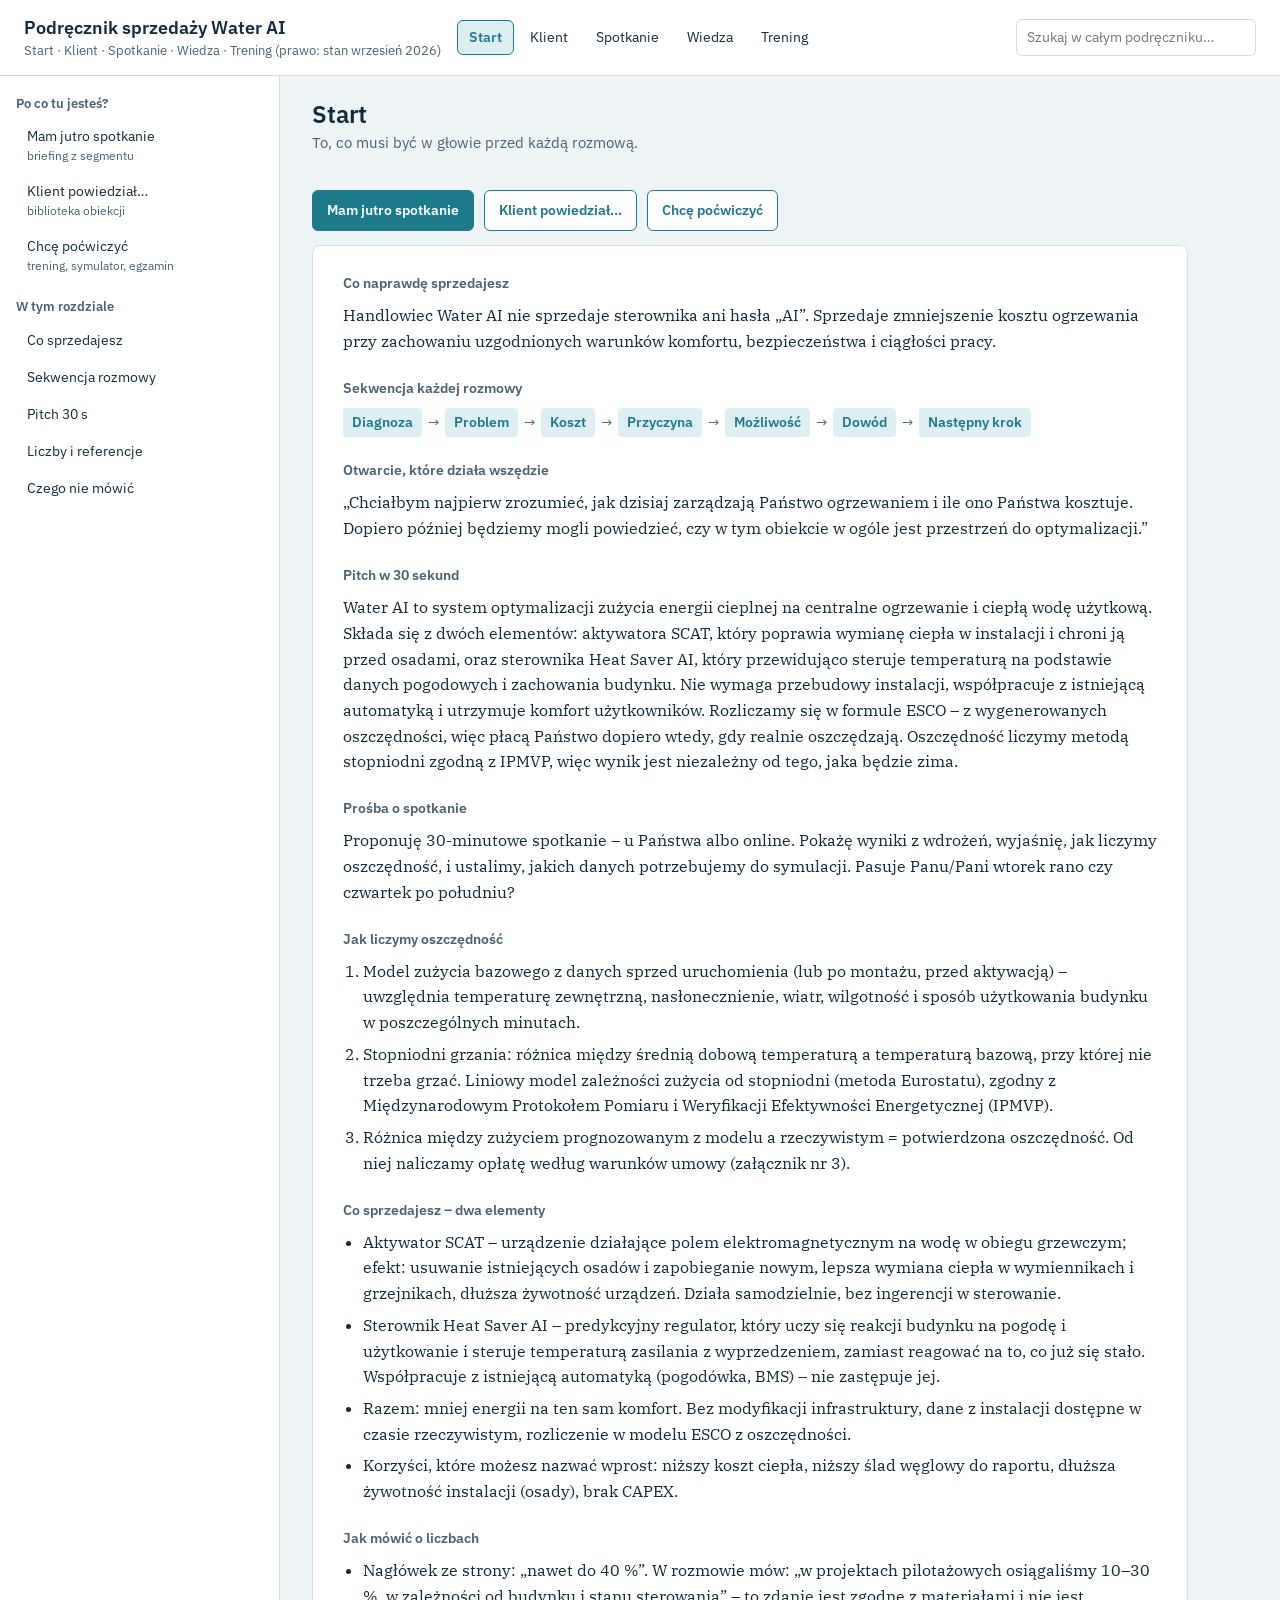
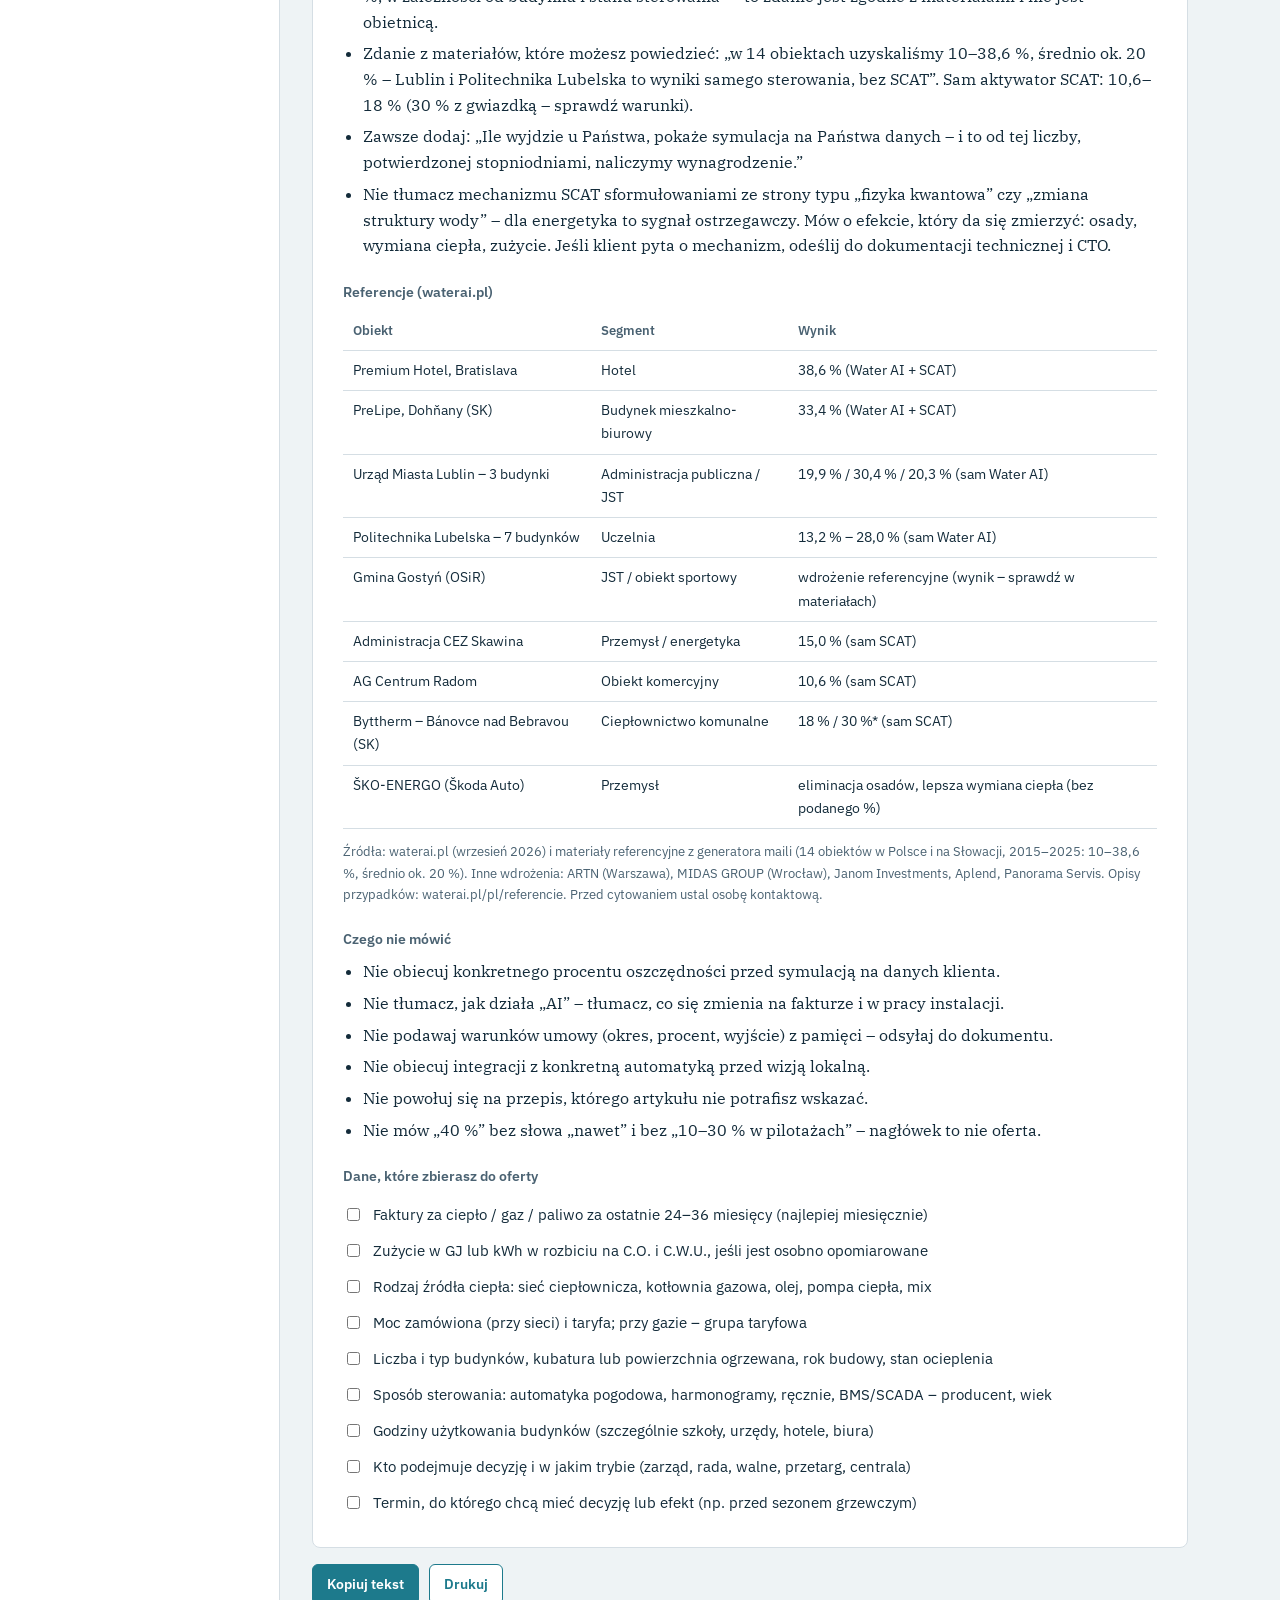
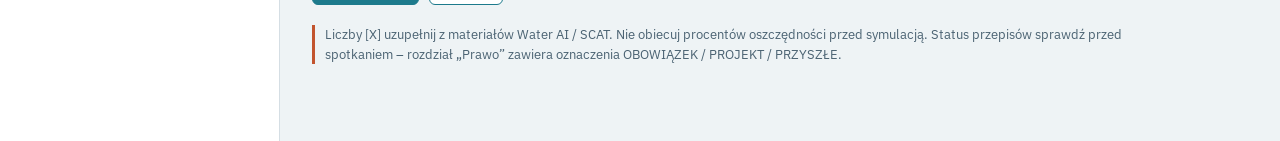
==== commit bb667f1f: "Podrecznik sprzedazy: nowy uklad 5 zakladek (Start/Klient/Spotkanie/Wiedza/Trening), scalone obiekcj" ====
--- a/podrecznik/podrecznik-sprzedazy.html
+++ b/podrecznik/podrecznik-sprzedazy.html
@@ -118,7 +118,7 @@
 </head>
 <body>
 <header>
-  <div><h1>Podręcznik sprzedaży Water AI</h1><p>Scenariusze, prawo (stan: wrzesień 2026), obiekcje, narzędzia</p></div>
+  <div><h1>Podręcznik sprzedaży Water AI</h1><p>Start · Klient · Spotkanie · Wiedza · Trening (prawo: stan wrzesień 2026)</p></div>
   <div class="nav" id="nav"></div>
   <div class="search"><input id="q" type="search" placeholder="Szukaj w całym podręczniku…" aria-label="Szukaj"></div>
 </header>
@@ -1470,12 +1470,14 @@
 </script>
 <script>
 /* ===== nawigacja i rendering ===== */
-const SECTIONS=[["klienci","Klienci"],["prawo","Prawo"],["pec","Ciepłownie"],["decyzja","Kto decyduje"],["obiekcje","Obiekcje"],["narzedzia","Narzędzia"],["liczenie","Liczenie i ESCO"],["akademia","Akademia"],["maile","Maile"],["podstawy","Podstawy"]];
-const SEG_TABS=[["persona","Persona"],["diag","Otwarcie i diagnoza"],["insight","Do wniosku"],["args","Argumenty"],["obj","Obiekcje"],["path","Oferta i ścieżka"],["dialog","Dialog"]];
-const CALC_ITEMS=[["calc","Jak liczyć oszczędność"],["kalk","Kalkulator HDD"],["esco","ESCO – playbook"]];
-const ACAD_ITEMS=[["riposty","107 ripost","jedno zdanie na obiekcję"],["trening","Trening obiekcji","losowa obiekcja, oceń się"],["sym","Symulator klienta","napisz odpowiedź, sprawdź"],["brief","Jutro mam spotkanie","briefing z segmentu"],["fiszki","Fiszki","30 pytań i odpowiedzi"],["egzamin","Egzamin","20 pytań, 80 % zalicza"]];
-const TOOL_ITEMS=[["before","Checklista: przed"],["during","Checklista: w trakcie"],["after","Checklista: po"],["m30","Spotkanie 30 min"],["m60","Spotkanie 60 min"],["q20","20 pytań"],["avoid20","20 zdań do unikania"],["close20","20 zdań do decyzji"],["fu","Schemat follow-upu"],["stages","Strategia etapów"],["process","Proces sprzedaży"],["site","Wizja techniczna"]];
-let cur={sec:"klienci",seg:"urzad",tab:"persona",tool:"before",objcat:"Wszystkie",hitsMode:false,acad:"riposty",calc:"calc"};
+const SECTIONS=[["start","Start"],["klienci","Klient"],["spotkanie","Spotkanie"],["wiedza","Wiedza"],["trening","Trening"]];
+const SEG_TABS=[["persona","Kto decyduje"],["diag","Otwarcie i diagnoza"],["args","Argumenty"],["obj","Obiekcje"],["path","Oferta i ścieżka"],["dialog","Dialog"]];
+const SPOT_GROUPS=[["Przed spotkaniem",[["brief","Jutro mam spotkanie","briefing z segmentu"],["before","Checklista: przed",""],["q20","20 pytań","które zmuszają do liczenia"],["site","Wizja techniczna","zanim obiecasz technicznemu"]]],["W trakcie",[["m30","Spotkanie 30 min",""],["m60","Spotkanie 60 min",""],["during","Checklista: w trakcie",""],["close20","20 zdań do decyzji",""],["avoid20","20 zdań do unikania",""]]],["Po spotkaniu",[["after","Checklista: po","do 24 godzin"],["fu","Schemat follow-upu",""],["maile","Generator maili","gotowy mail do skopiowania"]]],["Cały proces",[["process","Proces sprzedaży","etapy i warunki przejścia"],["stages","Strategia etapów","1. spotkanie → pilotaż → zamknięcie"]]]];
+const TOOL_ITEMS=[].concat(...SPOT_GROUPS.map(g=>g[1])).filter(x=>x[0]!=="maile"&&x[0]!=="brief").map(([id,l])=>[id,l]);
+const KNOW_ITEMS=[["prawo","Prawo i regulacje","status: obowiązek / projekt / przyszłe"],["obiekcje","Biblioteka obiekcji","krótko, rozwinięcie, riposta"],["calc","Jak liczymy oszczędność","baseline, normalizacja, korekty"],["esco","Umowa ESCO","kiedy ma sens, co w umowie"]];
+const ACAD_ITEMS=[["trening","Trening obiekcji","losowa obiekcja, oceń się"],["sym","Symulator klienta","napisz odpowiedź, sprawdź"],["fiszki","Fiszki","30 pytań i odpowiedzi"],["egzamin","Egzamin","20 pytań, 80 % zalicza"]];
+const DECIDER_MAP={urzad:["Burmistrz / wójt / prezydent","Skarbnik"],oswiata:["Burmistrz / wójt / prezydent","Skarbnik"],szpital:["CFO","Dyrektor techniczny / chief engineer"],hotel:["Dyrektor hotelu (GM)","Dyrektor techniczny / chief engineer"],spoldzielnia:["Prezes spółdzielni"],wspolnota:["Zarządca nieruchomości"],biurowiec:["Asset manager / fundusz","Zarządca nieruchomości","Dyrektor techniczny / chief engineer"],galeria:["Asset manager / fundusz","Dyrektor techniczny / chief engineer"],przemysl:["Główny energetyk","CFO"],siec:["CFO","Dyrektor techniczny / chief engineer"],pec:["Prezes przedsiębiorstwa ciepłowniczego"],operator:["Prezes przedsiębiorstwa ciepłowniczego"],esco:["CFO"],fm:["Zarządca nieruchomości","Dyrektor techniczny / chief engineer"],inne:[]};
+let cur={sec:"start",seg:"urzad",tab:"persona",tool:"brief",objcat:"Wszystkie",hitsMode:false,acad:"trening",calc:"prawo"};
 let MAIL={want:null};
 let AC={i:0,show:false,ok:0,n:0,fi:0,flip:false,exam:null,sim:0};
 let checked={};
@@ -1491,29 +1493,32 @@
 
 function setTitle(t,s){document.getElementById("ptitle").textContent=t;document.getElementById("psub").textContent=s||"";}
 function renderNav(){document.getElementById("nav").innerHTML=SECTIONS.map(([id,l])=>`<button data-s="${id}" class="${cur.sec===id?"on":""}">${l}</button>`).join("");}
+function plist(items,key,curVal){return `<ul class="plist">`+items.map(([id,l,sm])=>`<li><button data-${key}="${id}" class="${curVal===id?"on":""}">${l}${sm?`<small>${sm}</small>`:""}</button></li>`).join("")+`</ul>`;}
 function renderSide(){
   const side=document.getElementById("side");let html="";
-  if(cur.sec==="klienci"){const groups=[...new Set(SEGMENTS.map(s=>s.group))];groups.forEach(g=>{html+=`<p class="grp">${g}</p><ul class="plist">`+SEGMENTS.filter(s=>s.group===g).map(s=>`<li><button data-seg="${s.id}" class="${cur.seg===s.id?"on":""}">${s.name}<small>${s.short}</small></button></li>`).join("")+`</ul>`;});}
-  else if(cur.sec==="narzedzia"){html=`<p class="grp">Narzędzia</p><ul class="plist">`+TOOL_ITEMS.map(([id,l])=>`<li><button data-tool="${id}" class="${cur.tool===id?"on":""}">${l}</button></li>`).join("")+`</ul>`;}
-  else if(cur.sec==="obiekcje"){const cats=["Wszystkie",...new Set(OBJ_LIB.map(o=>o.c))];html=`<p class="grp">Kategorie</p><ul class="plist">`+cats.map(c=>`<li><button data-cat="${c}" class="${cur.objcat===c?"on":""}">${c}<small>${c==="Wszystkie"?OBJ_LIB.length:OBJ_LIB.filter(o=>o.c===c).length} obiekcji</small></button></li>`).join("")+`</ul>`;}
-  else if(cur.sec==="prawo"){html=`<p class="grp">Legenda</p><div style="font-size:13px;line-height:2">${badge("OBOWIĄZEK")}<br>${badge("PROJEKT / W TRAKCIE WDRAŻANIA")}<br>${badge("PRZYSZŁE / PO TRANSPOZYCJI")}<br>${badge("KIERUNEK / ZALEŻNE")}</div>`;}
-  else if(cur.sec==="pec"){html=`<p class="grp">W tym rozdziale</p><ul class="plist"><li><button disabled>Konflikt interesów</button></li><li><button disabled>11 argumentów z weryfikacją</button></li><li><button disabled>Z kim o czym w PEC</button></li></ul><p class="grp">Scenariusze</p><ul class="plist"><li><button data-goseg="pec">→ PEC</button></li><li><button data-goseg="operator">→ Operatorzy sieci</button></li></ul>`;}
-  else if(cur.sec==="decyzja"){html=`<p class="grp">W tym rozdziale</p><ul class="plist"><li><button disabled>3 typy rozmówców</button></li><li><button disabled>10 ról – jak rozmawiać</button></li></ul>`;}
-  else if(cur.sec==="liczenie"){html=`<p class="grp">W tym rozdziale</p><ul class="plist">`+CALC_ITEMS.map(([id,l])=>`<li><button data-calc="${id}" class="${cur.calc===id?"on":""}">${l}</button></li>`).join("")+`</ul>`;}
-  else if(cur.sec==="akademia"){html=`<p class="grp">Trening</p><ul class="plist">`+ACAD_ITEMS.map(([id,l,sm])=>`<li><button data-acad="${id}" class="${cur.acad===id?"on":""}">${l}<small>${sm}</small></button></li>`).join("")+`</ul>`;}
-  else if(cur.sec==="maile"){html=`<p class="grp">Szybki start</p><ul class="plist"><li><button data-mail="cold|">Pierwszy kontakt</button></li><li><button data-mail="summary|">Podsumowanie spotkania</button></li><li><button data-mail="technical|">Podsumowanie techniczne</button></li><li><button data-mail="followup|">Przypomnienie</button></li><li><button data-mail="offer|">Warunki umowy</button></li></ul><p class="grp">Do segmentu</p><ul class="plist">`+SEGMENTS.map(x=>`<li><button data-mail="cold|${MAIL_MAP[x.id]}">${x.name}</button></li>`).join("")+`</ul>`;}
-  else if(cur.sec==="podstawy"){html=`<p class="grp">W tym rozdziale</p><ul class="plist"><li><button disabled>Pitch</button></li><li><button disabled>Co sprzedajesz</button></li><li><button disabled>Liczby i referencje</button></li><li><button disabled>Metoda rozliczenia</button></li><li><button disabled>Czego nie mówić</button></li><li><button disabled>Dane do symulacji</button></li></ul>`;}
+  if(cur.sec==="start"){html=`<p class="grp">Po co tu jesteś?</p><ul class="plist"><li><button data-go='{"sec":"spotkanie","tool":"brief"}'>Mam jutro spotkanie<small>briefing z segmentu</small></button></li><li><button data-go='{"sec":"wiedza","calc":"obiekcje","objcat":"Wszystkie"}'>Klient powiedział…<small>biblioteka obiekcji</small></button></li><li><button data-go='{"sec":"trening","acad":"trening"}'>Chcę poćwiczyć<small>trening, symulator, egzamin</small></button></li></ul><p class="grp">W tym rozdziale</p><ul class="plist"><li><button disabled>Co sprzedajesz</button></li><li><button disabled>Sekwencja rozmowy</button></li><li><button disabled>Pitch 30 s</button></li><li><button disabled>Liczby i referencje</button></li><li><button disabled>Czego nie mówić</button></li></ul>`;}
+  else if(cur.sec==="klienci"){const groups=[...new Set(SEGMENTS.map(s=>s.group))];groups.forEach(g=>{html+=`<p class="grp">${g}</p>`+plist(SEGMENTS.filter(s=>s.group===g).map(s=>[s.id,s.name,s.short]),"seg",cur.seg);});}
+  else if(cur.sec==="spotkanie"){SPOT_GROUPS.forEach(([g,items])=>{html+=`<p class="grp">${g}</p>`+plist(items,"tool",cur.tool);});}
+  else if(cur.sec==="wiedza"){html=`<p class="grp">Wiedza</p>`+plist(KNOW_ITEMS,"calc",cur.calc);
+    if(cur.calc==="obiekcje"){const cats=["Wszystkie",...new Set(OBJ_LIB.map(o=>o.c)),"Riposty"];html+=`<p class="grp">Kategorie</p><ul class="plist">`+cats.map(c=>`<li><button data-cat="${c}" class="${cur.objcat===c?"on":""}">${c}<small>${c==="Wszystkie"?OBJ_LIB.length+" obiekcji":c==="Riposty"?RIPOSTES.length+" zdań":OBJ_LIB.filter(o=>o.c===c).length+" obiekcji"}</small></button></li>`).join("")+`</ul>`;}
+    else if(cur.calc==="prawo"){html+=`<p class="grp">Legenda</p><div style="font-size:13px;line-height:2">${badge("OBOWIĄZEK")}<br>${badge("PROJEKT / W TRAKCIE WDRAŻANIA")}<br>${badge("PRZYSZŁE / PO TRANSPOZYCJI")}<br>${badge("KIERUNEK / ZALEŻNE")}</div>`;}}
+  else if(cur.sec==="trening"){html=`<p class="grp">Ćwiczenia</p>`+plist(ACAD_ITEMS,"acad",cur.acad)+`<p class="grp">Materiał</p><ul class="plist"><li><button data-go='{"sec":"wiedza","calc":"obiekcje","objcat":"Wszystkie"}'>→ Biblioteka obiekcji</button></li><li><button data-go='{"sec":"wiedza","calc":"prawo"}'>→ Prawo</button></li></ul>`;}
   side.innerHTML=html;
 }
+
+function pecChapter(){return `<div class="paper"><h3>Punkt wyjścia</h3><p>${hl(PEC_CHAPTER.intro)}</p><h3>Konflikt interesów – nazwij go, zanim zrobi to klient</h3>${ul(PEC_CHAPTER.conflict)}</div><h3 style="font-size:14px;color:var(--ink-2);margin:0 0 8px">Argumenty i ich weryfikacja techniczna</h3>`+PEC_CHAPTER.args.map(a=>`<details><summary>${hl(a.t)}${badge(a.v)}</summary><div class="body"><p class="lab">Dlaczego / kiedy</p><p>${hl(a.why)}</p><p class="lab">Jak udowodnić</p><p>${hl(a.how)}</p></div></details>`).join("")+`<div class="paper" style="margin-top:16px"><h3>Z kim o czym w PEC</h3><table><tr><th>Rola</th><th>Jak rozmawiać</th></tr>${PEC_CHAPTER.roles.map(([r,t])=>`<tr><td><b>${esc(r)}</b></td><td>${hl(t)}</td></tr>`).join("")}</table></div>`;}
+function deciderTypes(){return `<div class="paper"><p>${hl(DECIDERS.intro)}</p></div><div class="cols">`+DECIDERS.types.map(t=>`<div class="paper"><h3>${esc(t.t)}</h3><p class="lab" style="font-family:'IBM Plex Sans';font-size:13px;color:var(--ink-2)">Czego chce</p><p>${hl(t.wants)}</p><p class="lab" style="font-family:'IBM Plex Sans';font-size:13px;color:var(--ink-2)">Rób</p><p>${hl(t.do)}</p><p class="lab" style="font-family:'IBM Plex Sans';font-size:13px;color:var(--ink-2)">Nie rób</p><p>${hl(t.dont)}</p></div>`).join("")+`</div>`;}
 function renderView(){
   const view=document.getElementById("view"),tabs=document.getElementById("tabs");tabs.innerHTML="";
   if(cur.hitsMode){renderHits();return;}
-  if(cur.sec==="podstawy"){setTitle("Podstawy","To, co musi być w głowie przed każdą rozmową.");view.innerHTML=`<div class="paper"><h3>Co naprawdę sprzedajesz</h3><p>${hl(SEQUENCE.principle)}</p><h3>Sekwencja każdej rozmowy</h3><p class="seq">${SEQUENCE.steps.map(x=>`<span>${esc(x)}</span>`).join("<i>→</i>")}</p><h3>Otwarcie, które działa wszędzie</h3><p>${hl(SEQUENCE.opening)}</p><h3>Pitch w 30 sekund</h3><p>${hl(CORE.pitch)}</p><h3>Prośba o spotkanie</h3><p>${hl(CORE.askMeeting)}</p><h3>Jak liczymy oszczędność</h3><ol>${CORE.method.map(x=>`<li>${hl(x)}</li>`).join("")}</ol><h3>Co sprzedajesz – dwa elementy</h3>${ul(CORE.product)}<h3>Jak mówić o liczbach</h3>${ul(CORE.numbers)}<h3>Referencje (waterai.pl)</h3><table class="tbl"><tr><th>Obiekt</th><th>Segment</th><th>Wynik</th></tr>${CORE.refs.map(r=>`<tr><td>${hl(r.name)}</td><td>${hl(r.seg)}</td><td>${hl(r.result)}</td></tr>`).join("")}</table><p class="small">${hl(CORE.refsNote)}</p><h3>Czego nie mówić</h3>${ul(CORE.dontSay)}<h3>Dane do symulacji</h3>${checklist(CORE.data,"core")}</div>`;return;}
-  if(cur.sec==="prawo"){setTitle("Prawo i regulacje – stan na wrzesień 2026","Każdy przepis: artykuł, kogo dotyczy, czego wymaga, jak użyć zgodnie z prawdą, pułapka.");view.innerHTML=`<div class="paper"><p style="font-family:'IBM Plex Sans',sans-serif;font-size:13.5px;color:var(--ink-2)">${hl(LEGAL_NOTE)}</p></div>`+LEGAL.map(l=>`<details><summary>${hl(l.act)} – ${hl(l.art)}${badge(l.status)}</summary><div class="body"><p class="lab">Kogo dotyczy</p><p>${hl(l.who)}</p><p class="lab">Czego wymaga</p><p>${hl(l.what)}</p><p class="lab">Jak użyć w rozmowie</p><p>${hl(l.use)}</p><p class="lab">Pułapka – czego nie mówić</p><p>${hl(l.trap)}</p></div></details>`).join("");return;}
-  if(cur.sec==="pec"){setTitle("Ciepłownie – konflikt interesów i argumenty z weryfikacją","Które korzyści dla PEC są prawdziwe, kiedy i jak je udowodnić.");view.innerHTML=`<div class="paper"><h3>Punkt wyjścia</h3><p>${hl(PEC_CHAPTER.intro)}</p><h3>Konflikt interesów – nazwij go, zanim zrobi to klient</h3>${ul(PEC_CHAPTER.conflict)}</div><h3 style="font-size:14px;color:var(--ink-2);margin:0 0 8px">Argumenty i ich weryfikacja techniczna</h3>`+PEC_CHAPTER.args.map(a=>`<details><summary>${hl(a.t)}${badge(a.v)}</summary><div class="body"><p class="lab">Dlaczego / kiedy</p><p>${hl(a.why)}</p><p class="lab">Jak udowodnić</p><p>${hl(a.how)}</p></div></details>`).join("")+`<div class="paper" style="margin-top:16px"><h3>Z kim o czym w PEC</h3><table><tr><th>Rola</th><th>Jak rozmawiać</th></tr>${PEC_CHAPTER.roles.map(([r,t])=>`<tr><td><b>${esc(r)}</b></td><td>${hl(t)}</td></tr>`).join("")}</table></div>`;return;}
-  if(cur.sec==="decyzja"){setTitle("Kto naprawdę podejmuje decyzję?","Techniczny blokuje, finansowy opóźnia, decyzyjny mówi tak. Potrzebujesz wszystkich trzech – w tej kolejności.");view.innerHTML=`<div class="paper"><p>${hl(DECIDERS.intro)}</p></div><div class="cols">`+DECIDERS.types.map(t=>`<div class="paper"><h3>${esc(t.t)}</h3><p class="lab" style="font-family:'IBM Plex Sans';font-size:13px;color:var(--ink-2)">Czego chce</p><p>${hl(t.wants)}</p><p class="lab" style="font-family:'IBM Plex Sans';font-size:13px;color:var(--ink-2)">Rób</p><p>${hl(t.do)}</p><p class="lab" style="font-family:'IBM Plex Sans';font-size:13px;color:var(--ink-2)">Nie rób</p><p>${hl(t.dont)}</p></div>`).join("")+`</div><h3 style="font-size:14px;color:var(--ink-2);margin:8px 0">Jak rozmawiać z konkretnymi osobami</h3>`+DECIDERS.people.map(p=>`<details><summary>${hl(p.t)}</summary><div class="body"><p>${hl(p.how)}</p></div></details>`).join("");return;}
-  if(cur.sec==="obiekcje"){setTitle("Biblioteka obiekcji","Krótka odpowiedź na spotkanie, rozwinięcie do dalszej rozmowy. "+OBJ_LIB.length+" pozycji + obiekcje segmentowe w scenariuszach.");const v=q();let list=OBJ_LIB.filter(o=>cur.objcat==="Wszystkie"||o.c===cur.objcat);if(v)list=list.filter(o=>(o.q+o.s+o.l).toLowerCase().includes(v.toLowerCase()));view.innerHTML=list.length?list.map(o=>objDetails(o,!!v)).join(""):`<p class="empty">Brak obiekcji pasujących.</p>`;return;}
-  if(cur.sec==="narzedzia"){const T=TOOLKIT;let html="";const t=cur.tool;
+  if(cur.sec==="start"){setTitle("Start","To, co musi być w głowie przed każdą rozmową.");view.innerHTML=`<div class="bar" style="margin:0 0 14px"><button data-go='{"sec":"spotkanie","tool":"brief"}'>Mam jutro spotkanie</button><button class="ghost" data-go='{"sec":"wiedza","calc":"obiekcje","objcat":"Wszystkie"}'>Klient powiedział…</button><button class="ghost" data-go='{"sec":"trening","acad":"trening"}'>Chcę poćwiczyć</button></div>`+`<div class="paper"><h3>Co naprawdę sprzedajesz</h3><p>${hl(SEQUENCE.principle)}</p><h3>Sekwencja każdej rozmowy</h3><p class="seq">${SEQUENCE.steps.map(x=>`<span>${esc(x)}</span>`).join("<i>→</i>")}</p><h3>Otwarcie, które działa wszędzie</h3><p>${hl(SEQUENCE.opening)}</p><h3>Pitch w 30 sekund</h3><p>${hl(CORE.pitch)}</p><h3>Prośba o spotkanie</h3><p>${hl(CORE.askMeeting)}</p><h3>Jak liczymy oszczędność</h3><ol>${CORE.method.map(x=>`<li>${hl(x)}</li>`).join("")}</ol><h3>Co sprzedajesz – dwa elementy</h3>${ul(CORE.product)}<h3>Jak mówić o liczbach</h3>${ul(CORE.numbers)}<h3>Referencje (waterai.pl)</h3><table class="tbl"><tr><th>Obiekt</th><th>Segment</th><th>Wynik</th></tr>${CORE.refs.map(r=>`<tr><td>${hl(r.name)}</td><td>${hl(r.seg)}</td><td>${hl(r.result)}</td></tr>`).join("")}</table><p class="small">${hl(CORE.refsNote)}</p><h3>Czego nie mówić</h3>${ul(CORE.dontSay)}<h3>Dane, które zbierasz do oferty</h3>${checklist(CORE.data,"core")}</div>`;return;}
+  if(cur.sec==="wiedza"&&cur.calc==="prawo"){setTitle("Prawo i regulacje – stan na wrzesień 2026","Każdy przepis: artykuł, kogo dotyczy, czego wymaga, jak użyć zgodnie z prawdą, pułapka.");view.innerHTML=`<div class="paper"><p style="font-family:'IBM Plex Sans',sans-serif;font-size:13.5px;color:var(--ink-2)">${hl(LEGAL_NOTE)}</p></div>`+LEGAL.map(l=>`<details><summary>${hl(l.act)} – ${hl(l.art)}${badge(l.status)}</summary><div class="body"><p class="lab">Kogo dotyczy</p><p>${hl(l.who)}</p><p class="lab">Czego wymaga</p><p>${hl(l.what)}</p><p class="lab">Jak użyć w rozmowie</p><p>${hl(l.use)}</p><p class="lab">Pułapka – czego nie mówić</p><p>${hl(l.trap)}</p></div></details>`).join("");return;}
+  if(cur.sec==="wiedza"&&cur.calc==="obiekcje"){setTitle("Biblioteka obiekcji","Krótka odpowiedź na spotkanie, rozwinięcie do dalszej rozmowy. "+OBJ_LIB.length+" obiekcji z kategoriami + "+RIPOSTES.length+" ripost jednym zdaniem.");const v=q();let list=cur.objcat==="Riposty"?[]:OBJ_LIB.filter(o=>cur.objcat==="Wszystkie"||o.c===cur.objcat);if(v)list=list.filter(o=>(o.q+o.s+o.l).toLowerCase().includes(v.toLowerCase()));let rip=(cur.objcat==="Wszystkie"||cur.objcat==="Riposty")?RIPOSTES:[];if(v)rip=rip.filter(o=>(o.q+o.a).toLowerCase().includes(v.toLowerCase()));let html=list.map(o=>objDetails(o,!!v)).join("");if(rip.length)html+=`<div class="paper" style="margin-top:16px"><h3>Riposty – jedno zdanie na obiekcję (${rip.length})</h3><table><tr><th>Klient</th><th>Ty</th></tr>${rip.map(o=>`<tr><td>${hl(o.q)}</td><td>${hl(o.a)}</td></tr>`).join("")}</table></div>`;view.innerHTML=html||`<p class="empty">Brak obiekcji pasujących.</p>`;return;}
+  if(cur.sec==="wiedza"){const c=cur.calc;
+    if(c==="calc"){setTitle("Jak dokładnie liczyć oszczędność","Baseline, normalizacja, korekty. To, co CFO i energetyk sprawdzą najpierw.");view.innerHTML=`<div class="paper"><p>${hl(CALC.intro)}</p><h3>Wzory</h3>${ul(CALC.formulas)}<h3>Korekty</h3><table><tr><th>Zmiana</th><th>Przykład</th><th>Postępowanie</th></tr>${CALC.corrections.map(([a,b,d])=>`<tr><td><b>${hl(a)}</b></td><td>${hl(b)}</td><td>${hl(d)}</td></tr>`).join("")}</table><h3>Czego nie robić</h3>${ul(CALC.dont)}<h3>Przykład</h3><table>${CALC.example.map(([a,b])=>`<tr><td>${hl(a)}</td><td><b>${hl(b)}</b></td></tr>`).join("")}</table></div>`;}
+    else{setTitle("Umowa ESCO – playbook","Kiedy ESCO ma sens, co musi być w umowie, jak mówić do CFO i skarbnika.");view.innerHTML=`<div class="paper"><p>${hl(ESCO.intro)}</p><h3>Kiedy ESCO ma sens</h3>${ul(ESCO.when)}<h3>Co musi regulować umowa</h3>${checklist(ESCO.contract,"esco")}<h3>Rozmowa z finansowym</h3><p>${hl(ESCO.cfo)}</p><h3>Sektor publiczny</h3><p>${tagStatus(hl(ESCO.publicNote))}</p></div>`;}
+    return;}
+  if(cur.sec==="spotkanie"){const T=TOOLKIT;let html="";const t=cur.tool;
     if(t==="before"){setTitle("Checklista przed spotkaniem","Jedna strona. Odhacz.");html=`<div class="paper">${checklist(T.before,"before")}</div>`;}
     else if(t==="during"){setTitle("Checklista w trakcie spotkania","Zerknij w połowie i na 5 minut przed końcem.");html=`<div class="paper">${checklist(T.during,"during")}</div>`;}
     else if(t==="after"){setTitle("Checklista po spotkaniu","Do 24 godzin.");html=`<div class="paper">${checklist(T.after,"after")}<div class="bar"><button class="ghost" data-mail="summary|${MAIL_MAP[cur.seg]||"general"}">Wygeneruj mail podsumowujący</button><button class="ghost" data-mail="technical|${MAIL_MAP[cur.seg]||"general"}">Podsumowanie techniczne</button></div></div>`;}
@@ -1525,18 +1530,12 @@
     else if(t==="process"){setTitle("Proces sprzedaży – etapy i warunki przejścia","Nie przechodź dalej, dopóki warunek nie jest spełniony.");html=`<div class="paper"><table><tr><th>Etap</th><th>Cel</th><th>Warunek przejścia</th></tr>${T.process.map(([a,b,c])=>`<tr><td><b>${hl(a)}</b></td><td>${hl(b)}</td><td>${hl(c)}</td></tr>`).join("")}</table><h3>Cold call – jedno zdanie</h3><p>${hl(SEQUENCE.coldCall)}</p><h3>Test zamknięcia</h3><p>${hl(SEQUENCE.closeTest)}</p></div>`;}
     else if(t==="site"){setTitle("Checklista: wizja techniczna","Zanim cokolwiek obiecasz technicznemu.");html=`<div class="paper">${checklist(T.site,"site")}</div>`;}
     else if(t==="stages"){setTitle("Strategia: pierwsze spotkanie → drugie → pilotaż → zamknięcie","Cel każdego etapu i co musi być spełnione, żeby przejść dalej.");html=T.stages.map(s=>`<div class="paper"><h3>${esc(s.t)}</h3><p><i>${hl(s.g)}</i></p>${ul(s.items)}</div>`).join("");}
+    else if(t==="brief"){const p=SEGMENTS.find(x=>x.id===cur.seg);setTitle("Jutro mam spotkanie","Wybierz segment – briefing składa się z podręcznika. Wydrukuj.");html=`<div class="bar" style="margin:0 0 14px"><select id="bsel">${SEGMENTS.map(x=>`<option value="${x.id}" ${x.id===cur.seg?"selected":""}>${esc(x.name)}</option>`).join("")}</select></div><div class="paper"><div class="meta"><span><b>Segment</b> ${esc(p.name)}</span></div><h3>Z kim</h3><p>${esc(p.who)}</p><h3>Czego się boi</h3><p>${esc(p.fear)}</p><h3>Otwarcie</h3><p>${esc(p.opening)}</p><h3>5 pytań, bez których nie wychodzę</h3><ol>${p.diag.slice(0,5).map(x=>`<li>${esc(x)}</li>`).join("")}</ol><h3>Pytanie do wniosku</h3><p>${esc(p.insight[0])}</p><h3>3 argumenty</h3><ul><li>${esc(p.args.econ[0])}</li><li>${esc(p.args.tech[0])}</li><li>${esc(p.args.board[0])}</li></ul><h3>Przepis, na który mogę się powołać</h3><p>${tagStatus(esc(p.args.legal[0]))}</p><h3>Obiekcje, które padną</h3>${p.objections.slice(0,3).map(o=>`<p><b>${esc(o.q)}</b><br>${esc(o.a)}</p>`).join("")}<h3>Kiedy oferta</h3><p>${esc(p.offerMoment)}</p><h3>Zamknięcie</h3><p>${esc(p.close[0])}</p><h3>Przed wyjściem</h3>${checklist(TOOLKIT.before,"brief-"+p.id)}</div>`;}
+    else if(t==="maile"){setTitle("Generator maili","Od kogo, o czym, do kogo – gotowy mail do skopiowania. Ta sama wersja co generator v4.");view.innerHTML=`<iframe id="mailf" class="mailf" title="Generator maili"></iframe>`;const f=document.getElementById("mailf");f.srcdoc=MAIL_DOC;f.addEventListener("load",()=>{applyMail();});return;}
     view.innerHTML=html;return;}
-  if(cur.sec==="liczenie"){const c=cur.calc;
-    if(c==="calc"){setTitle("Jak dokładnie liczyć oszczędność","Baseline, normalizacja, korekty. To, co CFO i energetyk sprawdzą najpierw.");view.innerHTML=`<div class="paper"><p>${hl(CALC.intro)}</p><h3>Wzory</h3>${ul(CALC.formulas)}<h3>Korekty</h3><table><tr><th>Zmiana</th><th>Przykład</th><th>Postępowanie</th></tr>${CALC.corrections.map(([a,b,d])=>`<tr><td><b>${hl(a)}</b></td><td>${hl(b)}</td><td>${hl(d)}</td></tr>`).join("")}</table><h3>Czego nie robić</h3>${ul(CALC.dont)}<h3>Przykład</h3><table>${CALC.example.map(([a,b])=>`<tr><td>${hl(a)}</td><td><b>${hl(b)}</b></td></tr>`).join("")}</table></div>`;}
-    else if(c==="kalk"){setTitle("Kalkulator HDD","Szybka normalizacja pogodowa na spotkaniu. Do rozliczenia służy model z załącznika nr 3, nie ten kalkulator.");view.innerHTML=`<div class="paper"><div class="kalk"><label>Zużycie bazowe [GJ]<input id="k1" type="number" value="2000"></label><label>HDD bazowe<input id="k2" type="number" value="3400"></label><label>HDD rozliczeniowe<input id="k3" type="number" value="3100"></label><label>Zużycie rzeczywiste [GJ]<input id="k4" type="number" value="1600"></label><label>Koszt zmienny [zł/GJ]<input id="k5" type="number" value="120"></label></div><div class="bar"><button id="kgo">Policz</button></div><div id="kout" class="kout"></div><p class="small">HDD (stopniodni) dla lokalizacji: IMGW, Eurostat lub dane z modelu bazowego. Bez normalizacji ciepła zima „robi” oszczędność za Ciebie – i klient to wie.</p></div>`;}
-    else{setTitle("ESCO – pełny playbook","Kiedy ESCO ma sens, co musi być w umowie, jak mówić do CFO i skarbnika.");view.innerHTML=`<div class="paper"><p>${hl(ESCO.intro)}</p><h3>Kiedy ESCO ma sens</h3>${ul(ESCO.when)}<h3>Co musi regulować umowa</h3>${checklist(ESCO.contract,"esco")}<h3>Rozmowa z finansowym</h3><p>${hl(ESCO.cfo)}</p><h3>Sektor publiczny</h3><p>${tagStatus(hl(ESCO.publicNote))}</p></div>`;}
-    return;}
-  if(cur.sec==="maile"){setTitle("Generator maili","Od kogo, o czym, do kogo – gotowy mail do skopiowania. Ta sama wersja co generator v4.");view.innerHTML=`<iframe id="mailf" class="mailf" title="Generator maili"></iframe>`;const f=document.getElementById("mailf");f.srcdoc=MAIL_DOC;f.addEventListener("load",()=>{applyMail();});return;}
-  if(cur.sec==="akademia"){const a=cur.acad;const v=q();
-    if(a==="riposty"){setTitle("107 ripost – jedno zdanie na obiekcję","Do zapamiętania. Rozwinięcia są w rozdziale Obiekcje.");let list=RIPOSTES;if(v)list=list.filter(o=>(o.q+o.a).toLowerCase().includes(v.toLowerCase()));view.innerHTML=`<div class="paper"><table><tr><th>Klient</th><th>Ty</th></tr>${list.map(o=>`<tr><td>${hl(o.q)}</td><td>${hl(o.a)}</td></tr>`).join("")}</table></div>`;}
-    else if(a==="trening"){const pool=[...OBJ_LIB.map(o=>({q:o.q,a:o.s,l:o.l})),...RIPOSTES];const o=pool[AC.i%pool.length];setTitle("Trening obiekcji","Przeczytaj obiekcję, odpowiedz na głos, dopiero potem odsłoń.");view.innerHTML=`<div class="paper"><div class="line k"><div class="who">Klient</div><div class="txt">${esc(o.q)}</div></div>${AC.show?`<div class="line"><div class="who">Wzór</div><div class="txt">${esc(o.a)}${o.l?`<p class="small" style="margin:8px 0 0">${esc(o.l)}</p>`:""}</div></div><div class="bar"><button data-ac="ok">Miałem to</button><button class="ghost" data-ac="no">Muszę powtórzyć</button></div>`:`<div class="bar"><button data-ac="show">Odsłoń wzór</button><button class="ghost" data-ac="next">Inna obiekcja</button></div>`}<p class="small">Wynik sesji: ${AC.ok}/${AC.n}${AC.n?` (${Math.round(AC.ok/AC.n*100)} %)`:""}</p></div>`;}
+  if(cur.sec==="trening"){const a=cur.acad;const v=q();
+    if(a==="trening"){const pool=[...OBJ_LIB.map(o=>({q:o.q,a:o.s,l:o.l})),...RIPOSTES];const o=pool[AC.i%pool.length];setTitle("Trening obiekcji","Przeczytaj obiekcję, odpowiedz na głos, dopiero potem odsłoń.");view.innerHTML=`<div class="paper"><div class="line k"><div class="who">Klient</div><div class="txt">${esc(o.q)}</div></div>${AC.show?`<div class="line"><div class="who">Wzór</div><div class="txt">${esc(o.a)}${o.l?`<p class="small" style="margin:8px 0 0">${esc(o.l)}</p>`:""}</div></div><div class="bar"><button data-ac="ok">Miałem to</button><button class="ghost" data-ac="no">Muszę powtórzyć</button></div>`:`<div class="bar"><button data-ac="show">Odsłoń wzór</button><button class="ghost" data-ac="next">Inna obiekcja</button></div>`}<p class="small">Wynik sesji: ${AC.ok}/${AC.n}${AC.n?` (${Math.round(AC.ok/AC.n*100)} %)`:""}</p></div>`;}
     else if(a==="sym"){const sm=SIMS[AC.sim%SIMS.length];setTitle("Symulator klienta","Wpisz, co byś powiedział. Sprawdzamy, czy są słowa-klucze i czy nie ma zdań zakazanych.");view.innerHTML=`<div class="paper"><div class="meta"><span><b>Klient</b> ${esc(sm.name)}</span><span><b>Trudność</b> ${esc(sm.diff)}</span><span><b>Cel</b> ${esc(sm.goal)}</span></div><div class="line k"><div class="who">${esc(sm.role.replace(":",""))}</div><div class="txt">${esc(sm.line)}</div></div><textarea id="simin" rows="4" placeholder="Twoja odpowiedź…"></textarea><div class="bar"><button data-ac="simgo">Oceń</button><button class="ghost" data-ac="simnext">Następny klient</button></div><div id="simout" class="kout"></div></div>`;}
-    else if(a==="brief"){const p=SEGMENTS.find(x=>x.id===cur.seg);setTitle("Jutro mam spotkanie","Wybierz segment – briefing składa się z podręcznika. Wydrukuj.");view.innerHTML=`<div class="bar" style="margin:0 0 14px"><select id="bsel">${SEGMENTS.map(x=>`<option value="${x.id}" ${x.id===cur.seg?"selected":""}>${esc(x.name)}</option>`).join("")}</select></div><div class="paper"><div class="meta"><span><b>Segment</b> ${esc(p.name)}</span></div><h3>Z kim</h3><p>${esc(p.who)}</p><h3>Czego się boi</h3><p>${esc(p.fear)}</p><h3>Otwarcie</h3><p>${esc(p.opening)}</p><h3>5 pytań, bez których nie wychodzę</h3><ol>${p.diag.slice(0,5).map(x=>`<li>${esc(x)}</li>`).join("")}</ol><h3>Pytanie do wniosku</h3><p>${esc(p.insight[0])}</p><h3>3 argumenty</h3><ul><li>${esc(p.args.econ[0])}</li><li>${esc(p.args.tech[0])}</li><li>${esc(p.args.board[0])}</li></ul><h3>Przepis, na który mogę się powołać</h3><p>${tagStatus(esc(p.args.legal[0]))}</p><h3>Obiekcje, które padną</h3>${p.objections.slice(0,3).map(o=>`<p><b>${esc(o.q)}</b><br>${esc(o.a)}</p>`).join("")}<h3>Kiedy oferta</h3><p>${esc(p.offerMoment)}</p><h3>Zamknięcie</h3><p>${esc(p.close[0])}</p><h3>Przed wyjściem</h3>${checklist(TOOLKIT.before,"brief-"+p.id)}</div>`;}
     else if(a==="fiszki"){const f=FLASH[AC.fi%FLASH.length];setTitle("Fiszki","Odpowiedz w myślach, odwróć.");view.innerHTML=`<div class="paper card"><p class="small">${(AC.fi%FLASH.length)+1} / ${FLASH.length}</p><p class="big">${esc(AC.flip?f[1]:f[0])}</p><div class="bar"><button data-ac="flip">${AC.flip?"Pytanie":"Odwróć"}</button><button class="ghost" data-ac="fnext">Następna</button><button class="ghost" data-ac="frand">Losuj</button></div></div>`;}
     else if(a==="egzamin"){setTitle("Egzamin końcowy","20 pytań z całego materiału. 80 % = zaliczenie.");if(!AC.exam){view.innerHTML=`<div class="paper"><p>Pytania jednokrotnego wyboru. Wynik pokażemy na końcu, bez podpowiedzi w trakcie.</p><div class="bar"><button data-ac="estart">Rozpocznij</button></div></div>`;}else{const E=AC.exam;if(E.i>=EXAM.length){const pct=Math.round(E.ok/EXAM.length*100);view.innerHTML=`<div class="paper"><h3>Wynik</h3><p class="big">${pct} % – ${pct>=80?"zaliczone":"powtórz materiał"}</p>${E.wrong.length?`<h3>Do powtórki</h3><ul>${E.wrong.map(w=>`<li><b>${esc(w[0])}</b> – poprawnie: ${esc(w[1])}</li>`).join("")}</ul>`:""}<div class="bar"><button data-ac="estart">Jeszcze raz</button></div></div>`;}else{const qq=EXAM[E.i];view.innerHTML=`<div class="paper"><p class="small">Pytanie ${E.i+1} / ${EXAM.length}</p><p class="big">${esc(qq[0])}</p><div class="opts">${qq[1].map((o,j)=>`<button data-ac="eans" data-j="${j}">${esc(o)}</button>`).join("")}</div></div>`;}}}
     return;}
@@ -1544,32 +1543,32 @@
   const p=SEGMENTS.find(s=>s.id===cur.seg);setTitle(p.name,p.short);
   tabs.innerHTML=SEG_TABS.map(([id,l])=>`<button data-t="${id}" class="${cur.tab===id?"on":""}">${l}</button>`).join("");
   let html="";const A=p.args;
-  if(cur.tab==="persona")html=`<div class="paper"><h3>Z kim rozmawiasz</h3><p>${hl(p.who)}</p><h3>Jaki problem tej osoby rozwiązujemy</h3>${ul(p.pain)}<h3>Czego się boi</h3><p>${hl(p.fear)}</p><h3>Jak do niej mówić</h3><p>${hl(p.angle)}</p><div class="bar"><button class="ghost" data-mail="cold|${MAIL_MAP[p.id]}">Napisz pierwszego maila do tego segmentu</button><button class="ghost" data-mail="summary|${MAIL_MAP[p.id]}">Mail po spotkaniu</button></div></div>`;
-  else if(cur.tab==="diag")html=`<div class="paper"><h3>Najlepsze otwarcie</h3><p>${hl(p.opening)}</p><h3>Pytania diagnostyczne (${p.diag.length})</h3><ol>${p.diag.map(x=>`<li>${hl(x)}</li>`).join("")}</ol></div>`;
-  else if(cur.tab==="insight")html=`<div class="paper"><h3>Pytania, po których klient sam nazywa stratę</h3><p style="font-family:'IBM Plex Sans';font-size:13.5px;color:var(--ink-2)">Zadaj, zamilknij, zanotuj odpowiedź. Nie odpowiadaj za klienta.</p>${ul(p.insight)}</div>`;
-  else if(cur.tab==="args")html=`<div class="paper"><h3>Techniczne</h3>${ul(A.tech)}<h3>Ekonomiczne</h3>${ul(A.econ)}<h3>Dla zarządu / właściciela</h3>${ul(A.board)}<h3>Prawne i regulacyjne</h3>${ul(A.legal)}<h3>ESG, efektywność, dekarbonizacja</h3>${ul(A.esg)}</div>`;
-  else if(cur.tab==="obj")html=`<h3 style="font-size:14px;color:var(--ink-2);margin:0 0 8px">Specyficzne dla segmentu</h3>`+p.objections.map(o=>objDetails(o,!!q())).join("")+`<p class="note" style="margin-top:12px">Pozostałe obiekcje: zakładka „Obiekcje” w menu głównym (60 pozycji z kategoriami).</p>`;
+  if(cur.tab==="persona"){const ppl=(DECIDER_MAP[p.id]||[]).map(n=>DECIDERS.people.find(x=>x.t===n)).filter(Boolean);html=`<div class="paper"><h3>Z kim rozmawiasz</h3><p>${hl(p.who)}</p><h3>Jaki problem tej osoby rozwiązujemy</h3>${ul(p.pain)}<h3>Czego się boi</h3><p>${hl(p.fear)}</p><h3>Jak do niej mówić</h3><p>${hl(p.angle)}</p><div class="bar"><button class="ghost" data-mail="cold|${MAIL_MAP[p.id]}">Napisz pierwszego maila do tego segmentu</button><button class="ghost" data-mail="summary|${MAIL_MAP[p.id]}">Mail po spotkaniu</button></div></div>`+(ppl.length?`<h3 style="font-size:14px;color:var(--ink-2);margin:0 0 8px">Jak rozmawiać z konkretnymi osobami</h3>`+ppl.map(x=>`<details><summary>${hl(x.t)}</summary><div class="body"><p>${hl(x.how)}</p></div></details>`).join(""):"")+`<details style="margin-top:12px"><summary>Trzy typy rozmówców – techniczny, finansowy, decyzyjny</summary><div class="body">`+deciderTypes()+`</div></details>`;}
+  else if(cur.tab==="diag")html=`<div class="paper"><h3>Najlepsze otwarcie</h3><p>${hl(p.opening)}</p><h3>Pytania diagnostyczne (${p.diag.length})</h3><ol>${p.diag.map(x=>`<li>${hl(x)}</li>`).join("")}</ol><h3>Pytania, po których klient sam nazywa stratę</h3><p style="font-family:'IBM Plex Sans';font-size:13.5px;color:var(--ink-2)">Zadaj, zamilknij, zanotuj odpowiedź. Nie odpowiadaj za klienta.</p>${ul(p.insight)}</div>`;
+  else if(cur.tab==="args")html=`<div class="paper"><h3>Techniczne</h3>${ul(A.tech)}<h3>Ekonomiczne</h3>${ul(A.econ)}<h3>Dla zarządu / właściciela</h3>${ul(A.board)}<h3>Prawne i regulacyjne</h3>${ul(A.legal)}<h3>ESG, efektywność, dekarbonizacja</h3>${ul(A.esg)}</div>`+((p.id==="pec"||p.id==="operator")?`<h3 style="font-size:14px;color:var(--ink-2);margin:16px 0 8px">Ciepłownie – konflikt interesów i argumenty z weryfikacją</h3>`+pecChapter():"");
+  else if(cur.tab==="obj")html=`<h3 style="font-size:14px;color:var(--ink-2);margin:0 0 8px">Specyficzne dla segmentu</h3>`+p.objections.map(o=>objDetails(o,!!q())).join("")+`<p class="note" style="margin-top:12px">Pozostałe obiekcje i riposty: Wiedza › Biblioteka obiekcji.</p>`;
   else if(cur.tab==="path")html=`<div class="paper"><h3>Kiedy przedstawić ofertę</h3><p>${hl(p.offerMoment)}</p><h3>Od rozmowy do audytu / pilotażu / oferty</h3><ol>${p.path.map(x=>`<li>${hl(x)}</li>`).join("")}</ol><h3>Jak doprowadzić do decyzji</h3>${ul(p.close)}</div>`;
   else if(cur.tab==="dialog")html=`<div class="paper"><div class="meta"><span><b>Od</b> „dzień dobry”</span><span><b>Do</b> ustalenia następnego kroku</span><span><b>Czas</b> 2–4 min</span></div>${dialog(p.dialog)}</div>`;
   view.innerHTML=html;
 }
+
 function renderHits(){const v=q().toLowerCase();const hits=[];
-  SEGMENTS.forEach(s=>{const fields={persona:[s.who,s.fear,s.angle,...s.pain],diag:[s.opening,...s.diag],insight:s.insight,args:[].concat(...Object.values(s.args)),obj:s.objections.map(o=>o.q+" "+o.a),path:[s.offerMoment,...s.path,...s.close],dialog:s.dialog.map(d=>d[1])};for(const t in fields){const m=fields[t].find(x=>x.toLowerCase().includes(v));if(m)hits.push({go:{sec:"klienci",seg:s.id,tab:t},title:s.name+" › "+SEG_TABS.find(x=>x[0]===t)[1],snip:m});}});
-  LEGAL.forEach(l=>{const m=[l.act,l.what,l.use,l.trap,l.who].find(x=>x.toLowerCase().includes(v));if(m)hits.push({go:{sec:"prawo"},title:"Prawo › "+l.act,snip:m});});
-  PEC_CHAPTER.args.forEach(a=>{const m=[a.t,a.why,a.how].find(x=>x.toLowerCase().includes(v));if(m)hits.push({go:{sec:"pec"},title:"Ciepłownie › "+a.t,snip:m});});
-  DECIDERS.people.forEach(p=>{if((p.t+p.how).toLowerCase().includes(v))hits.push({go:{sec:"decyzja"},title:"Kto decyduje › "+p.t,snip:p.how});});
-  OBJ_LIB.forEach(o=>{if((o.q+o.s+o.l).toLowerCase().includes(v))hits.push({go:{sec:"obiekcje",objcat:"Wszystkie"},title:"Obiekcje › "+o.q,snip:o.s});});
-  TOOL_ITEMS.forEach(([id])=>{const src=id==="fu"?TOOLKIT.followupSchema:id==="stages"?TOOLKIT.stages:TOOLKIT[id];const flat=JSON.stringify(src).toLowerCase();if(flat.includes(v))hits.push({go:{sec:"narzedzia",tool:id},title:"Narzędzia › "+TOOL_ITEMS.find(x=>x[0]===id)[1],snip:""});});
-  RIPOSTES.forEach(o=>{if((o.q+o.a).toLowerCase().includes(v))hits.push({go:{sec:"akademia",acad:"riposty"},title:"Riposty › "+o.q,snip:o.a});});
+  SEGMENTS.forEach(s=>{const fields={persona:[s.who,s.fear,s.angle,...s.pain],diag:[s.opening,...s.diag],insight:s.insight,args:[].concat(...Object.values(s.args)),obj:s.objections.map(o=>o.q+" "+o.a),path:[s.offerMoment,...s.path,...s.close],dialog:s.dialog.map(d=>d[1])};for(const t in fields){const m=fields[t].find(x=>x.toLowerCase().includes(v));if(m)hits.push({go:{sec:"klienci",seg:s.id,tab:t==="insight"?"diag":t},title:s.name+" › "+(t==="insight"?"Otwarcie i diagnoza":SEG_TABS.find(x=>x[0]===t)[1]),snip:m});}});
+  LEGAL.forEach(l=>{const m=[l.act,l.what,l.use,l.trap,l.who].find(x=>x.toLowerCase().includes(v));if(m)hits.push({go:{sec:"wiedza",calc:"prawo"},title:"Prawo › "+l.act,snip:m});});
+  PEC_CHAPTER.args.forEach(a=>{const m=[a.t,a.why,a.how].find(x=>x.toLowerCase().includes(v));if(m)hits.push({go:{sec:"klienci",seg:"pec",tab:"args"},title:"PEC › argumenty › "+a.t,snip:m});});
+  DECIDERS.people.forEach(p=>{if((p.t+p.how).toLowerCase().includes(v)){const sid=Object.keys(DECIDER_MAP).find(k=>DECIDER_MAP[k].includes(p.t))||"urzad";hits.push({go:{sec:"klienci",seg:sid,tab:"persona"},title:"Kto decyduje › "+p.t,snip:p.how});}});
+  OBJ_LIB.forEach(o=>{if((o.q+o.s+o.l).toLowerCase().includes(v))hits.push({go:{sec:"wiedza",calc:"obiekcje",objcat:"Wszystkie"},title:"Obiekcje › "+o.q,snip:o.s});});
+  TOOL_ITEMS.forEach(([id])=>{const src=id==="fu"?TOOLKIT.followupSchema:id==="stages"?TOOLKIT.stages:TOOLKIT[id];const flat=JSON.stringify(src).toLowerCase();if(flat.includes(v))hits.push({go:{sec:"spotkanie",tool:id},title:"Spotkanie › "+TOOL_ITEMS.find(x=>x[0]===id)[1],snip:""});});
+  RIPOSTES.forEach(o=>{if((o.q+o.a).toLowerCase().includes(v))hits.push({go:{sec:"wiedza",calc:"obiekcje",objcat:"Riposty"},title:"Riposty › "+o.q,snip:o.a});});
   setTitle(`Wyniki: „${q()}”`,hits.length+" trafień. Kliknij, żeby przejść.");
   document.getElementById("view").innerHTML=hits.length?`<div class="hits">`+hits.map((h,i)=>`<div class="hit" data-i="${i}"><b>${esc(h.title)}</b><small></small>${h.snip?hl(h.snip.slice(0,220))+(h.snip.length>220?"…":""):""}</div>`).join("")+`</div>`:`<p class="empty">Brak trafień.</p>`;
   window.__hits=hits;
 }
-function render(){renderNav();renderSide();renderView();document.querySelector("main").classList.toggle("wide",cur.sec==="maile");}
+function render(){renderNav();renderSide();renderView();document.querySelector("main").classList.toggle("wide",cur.sec==="spotkanie"&&cur.tool==="maile");}
 document.getElementById("nav").addEventListener("click",e=>{const b=e.target.closest("button");if(!b)return;cur.sec=b.dataset.s;cur.hitsMode=false;render();});
-document.getElementById("side").addEventListener("click",e=>{const b=e.target.closest("button");if(!b||b.dataset.mail)return;if(b.dataset.seg){cur.seg=b.dataset.seg;}if(b.dataset.tool){cur.tool=b.dataset.tool;}if(b.dataset.cat){cur.objcat=b.dataset.cat;}if(b.dataset.calc){cur.calc=b.dataset.calc;}if(b.dataset.acad){cur.acad=b.dataset.acad;}if(b.dataset.goseg){cur.sec="klienci";cur.seg=b.dataset.goseg;cur.tab="persona";}cur.hitsMode=false;render();});
-
-function openMail(spec){const [type,rec]=spec.split("|");MAIL.want={type,rec};cur.sec="maile";cur.hitsMode=false;render();}
+document.getElementById("side").addEventListener("click",e=>{const b=e.target.closest("button");if(!b||b.dataset.mail)return;if(b.dataset.go){Object.assign(cur,JSON.parse(b.dataset.go));cur.hitsMode=false;render();return;}if(b.dataset.seg){cur.seg=b.dataset.seg;}if(b.dataset.tool){cur.tool=b.dataset.tool;}if(b.dataset.cat){cur.objcat=b.dataset.cat;}if(b.dataset.calc){cur.calc=b.dataset.calc;}if(b.dataset.acad){cur.acad=b.dataset.acad;}if(b.dataset.goseg){cur.sec="klienci";cur.seg=b.dataset.goseg;cur.tab="persona";}cur.hitsMode=false;render();});
+
+function openMail(spec){const [type,rec]=spec.split("|");MAIL.want={type,rec};cur.sec="spotkanie";cur.tool="maile";cur.hitsMode=false;render();}
 function applyMail(){const f=document.getElementById("mailf");if(!f||!f.contentDocument)return;const d=f.contentDocument;const w=MAIL.want;if(!w)return;
   if(w.type){const r=d.querySelector(`input[name=type][value="${w.type}"]`);if(r)r.checked=true;}
   if(w.rec){const sel=d.getElementById("recipient");if(sel){sel.value=w.rec;sel.dispatchEvent(new f.contentWindow.Event("change"));}}
@@ -1578,7 +1577,7 @@
 document.addEventListener("click",e=>{const b=e.target.closest("button[data-mail]");if(b){openMail(b.dataset.mail);}});
 document.getElementById("view").addEventListener("click",e=>{
   const b=e.target.closest("button");if(!b)return;if(b.dataset.mail)return;
-  if(b.id==="kgo"){const g=id=>parseFloat(document.getElementById(id).value)||0;const base=g("k1"),h1=g("k2"),h2=g("k3"),real=g("k4"),pr=g("k5");if(!h1){return;}const ref=base*h2/h1,sav=ref-real,pct=ref?sav/ref*100:0;document.getElementById("kout").innerHTML=`<table><tr><td>Zużycie referencyjne po normalizacji</td><td><b>${ref.toFixed(0)} GJ</b></td></tr><tr><td>Oszczędność energii</td><td><b>${sav.toFixed(0)} GJ (${pct.toFixed(1)} %)</b></td></tr><tr><td>Wartość oszczędności (część zmienna)</td><td><b>${(sav*pr).toLocaleString("pl-PL",{maximumFractionDigits:0})} zł</b></td></tr><tr><td>Bez normalizacji byłoby</td><td>${(base-real).toFixed(0)} GJ (${(base?(base-real)/base*100:0).toFixed(1)} %) – różnica to efekt pogody, nie systemu</td></tr></table>`;return;}
+  if(b.dataset.go){Object.assign(cur,JSON.parse(b.dataset.go));cur.hitsMode=false;render();return;}
   const ac=b.dataset.ac;if(!ac)return;
   if(ac==="show")AC.show=true;
   else if(ac==="next"){AC.i=Math.floor(Math.random()*1e6);AC.show=false;}
@@ -1599,6 +1598,7 @@
 document.getElementById("q").addEventListener("input",()=>{cur.hitsMode=q().length>=2;render();});
 document.getElementById("copy").addEventListener("click",async()=>{const t=document.getElementById("view").innerText;try{await navigator.clipboard.writeText(t);document.getElementById("status").textContent="Skopiowano.";}catch{document.getElementById("status").textContent="Nie udało się skopiować – zaznacz tekst ręcznie.";}setTimeout(()=>document.getElementById("status").textContent="",2500);});
 document.getElementById("print").addEventListener("click",()=>window.print());
+if(!SECTIONS.some(s=>s[0]===cur.sec))cur.sec="start";
 render();
 </script>
 </body>
